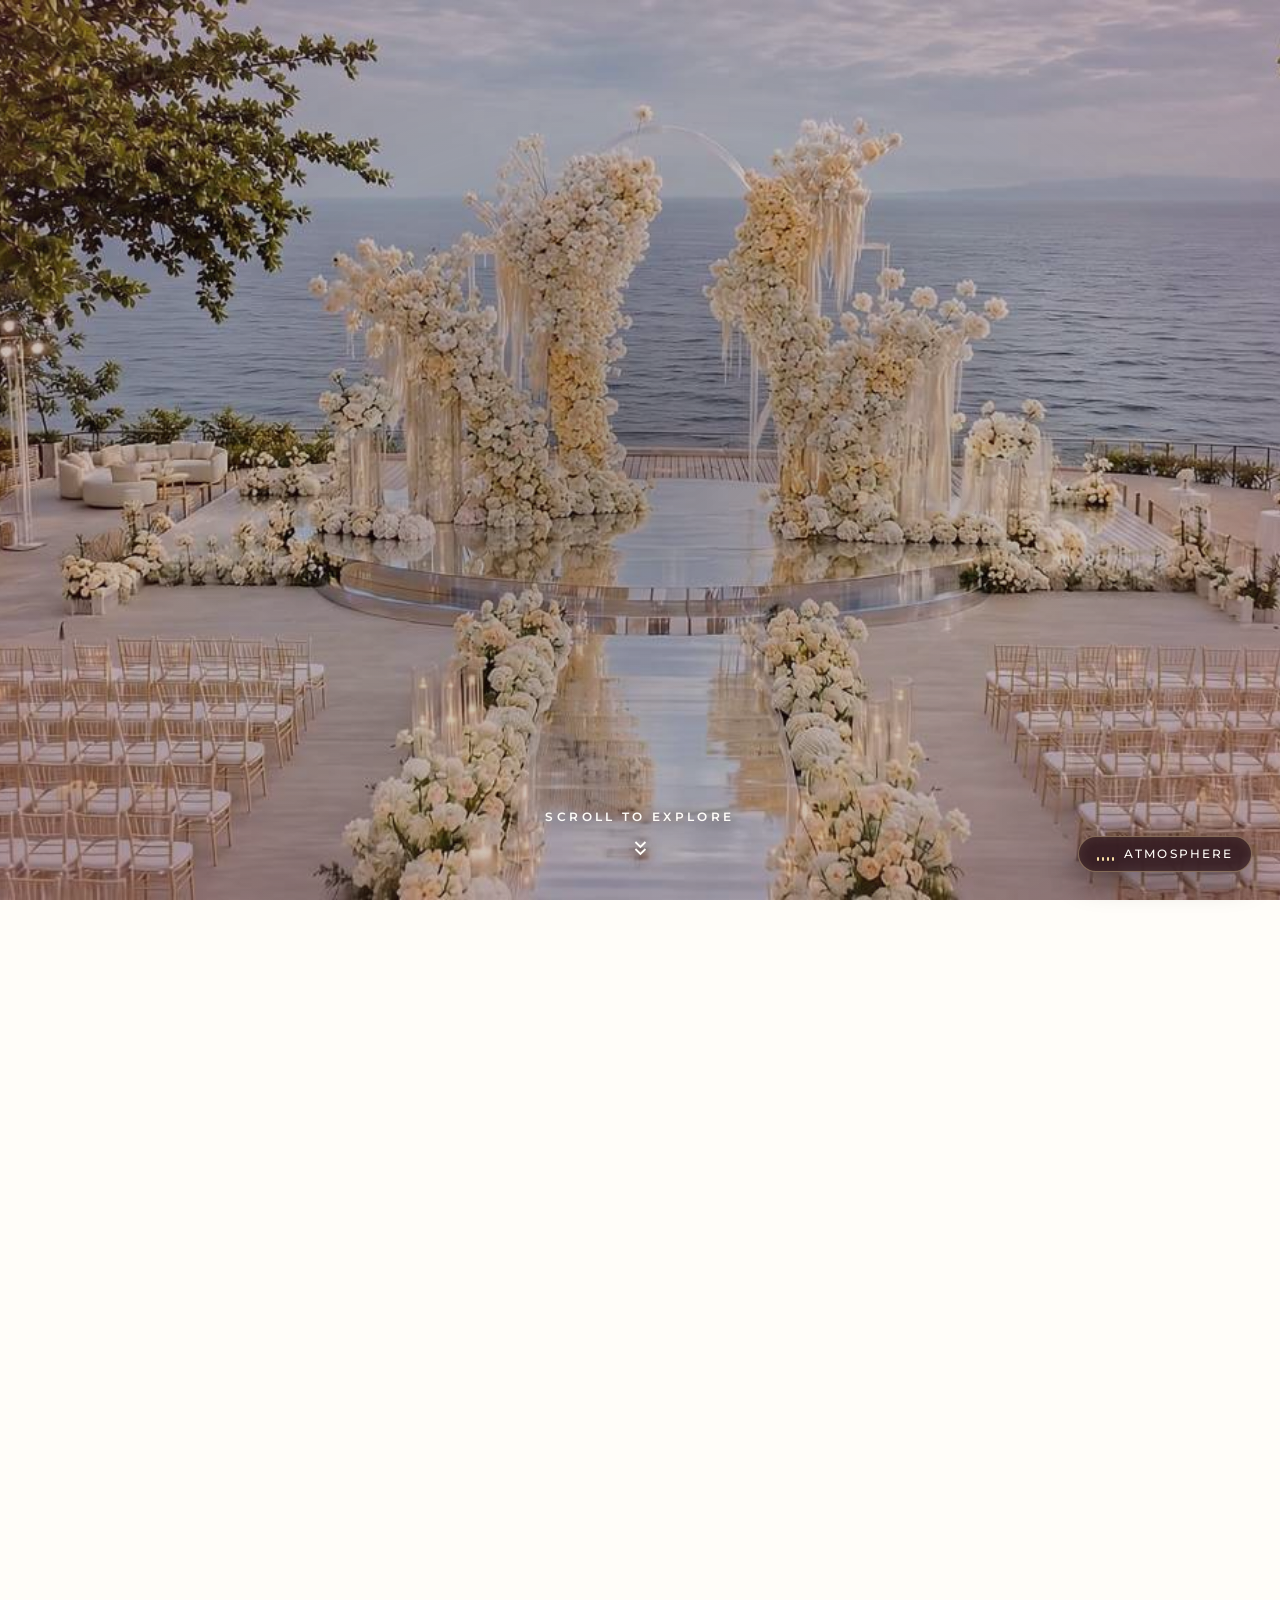
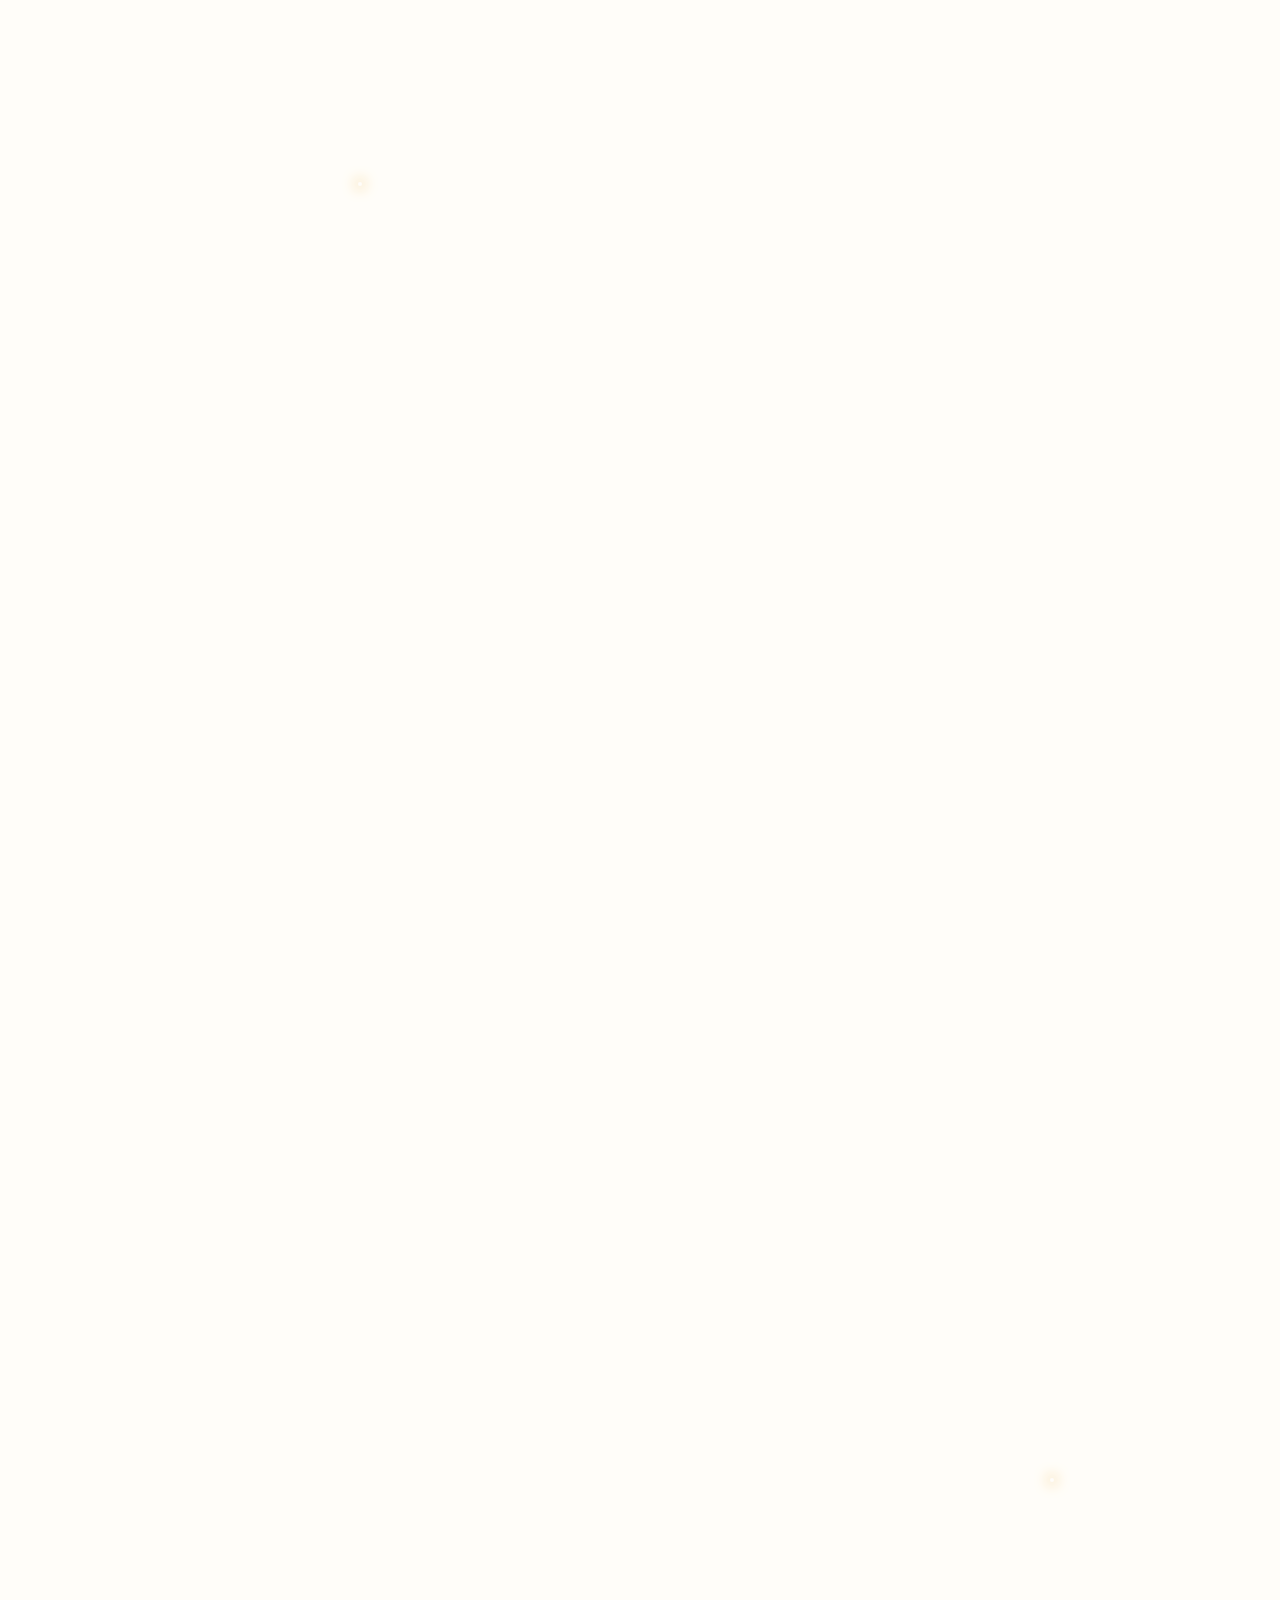
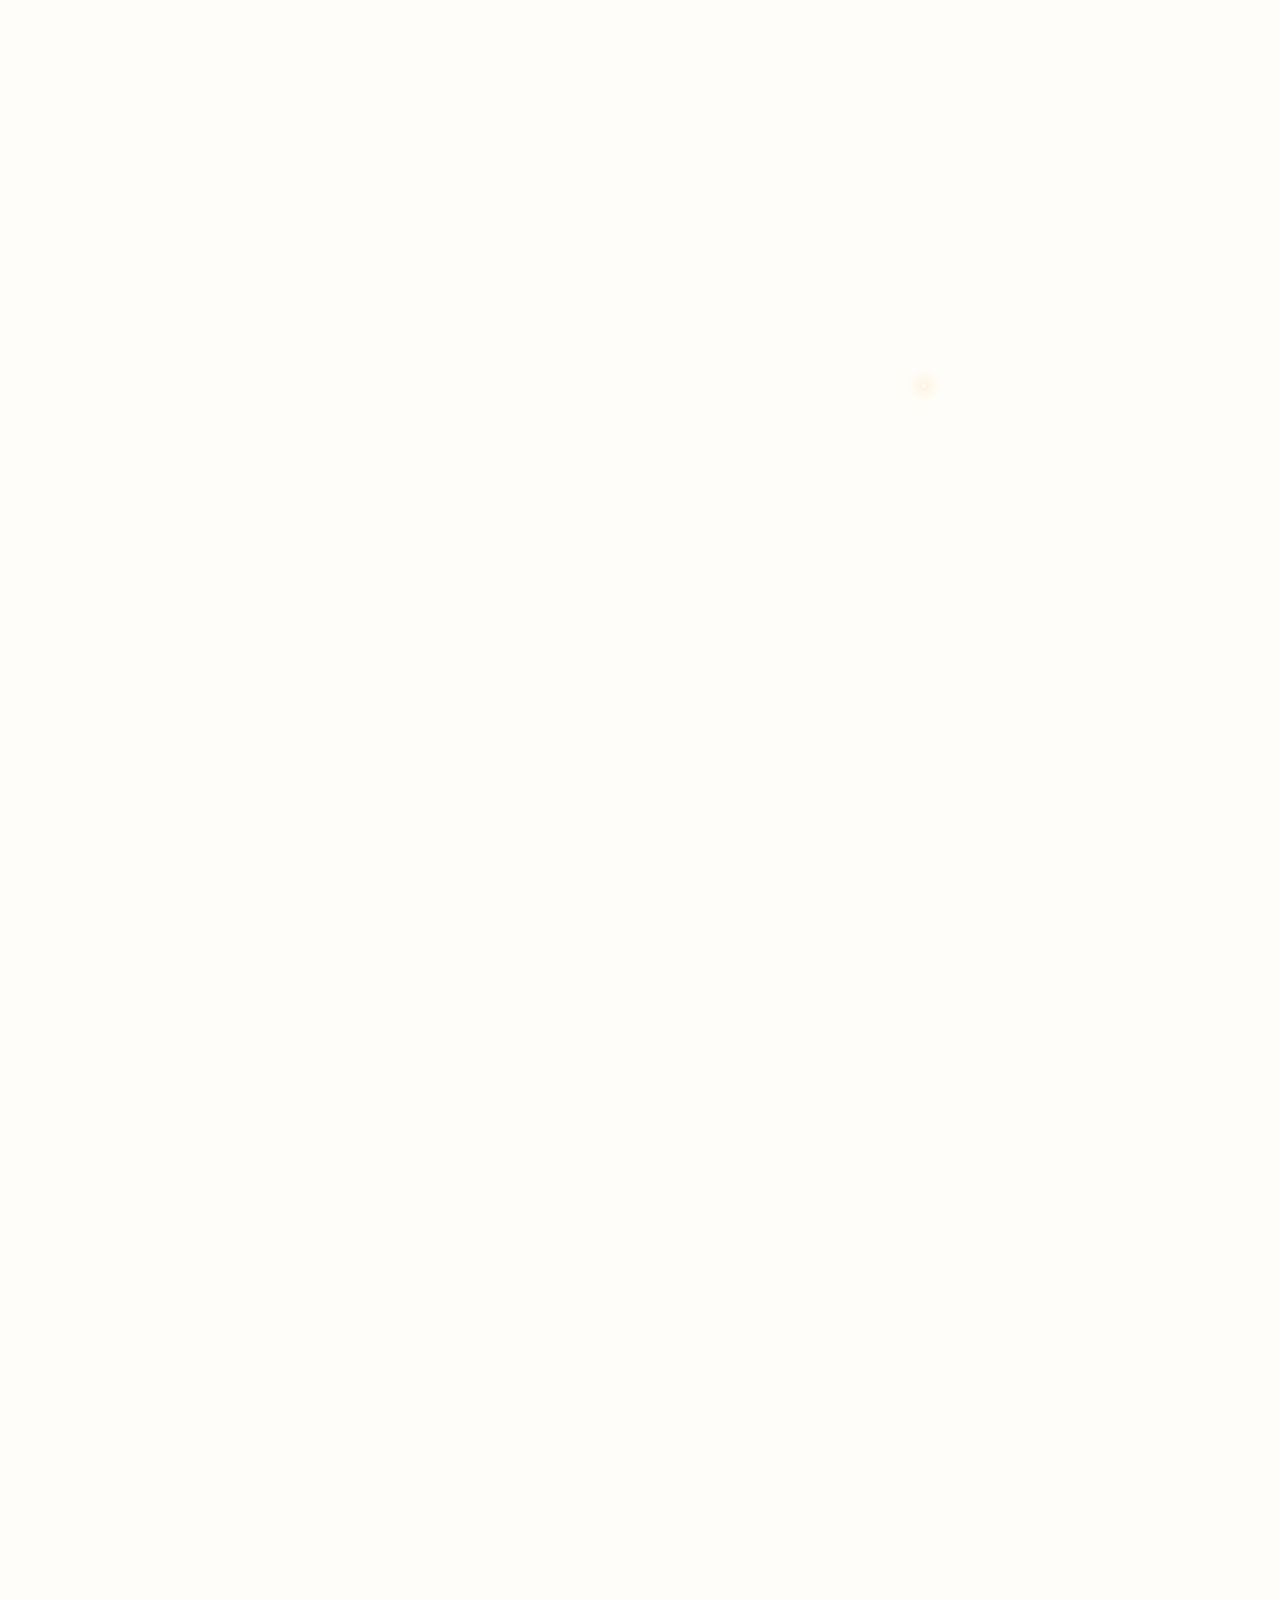
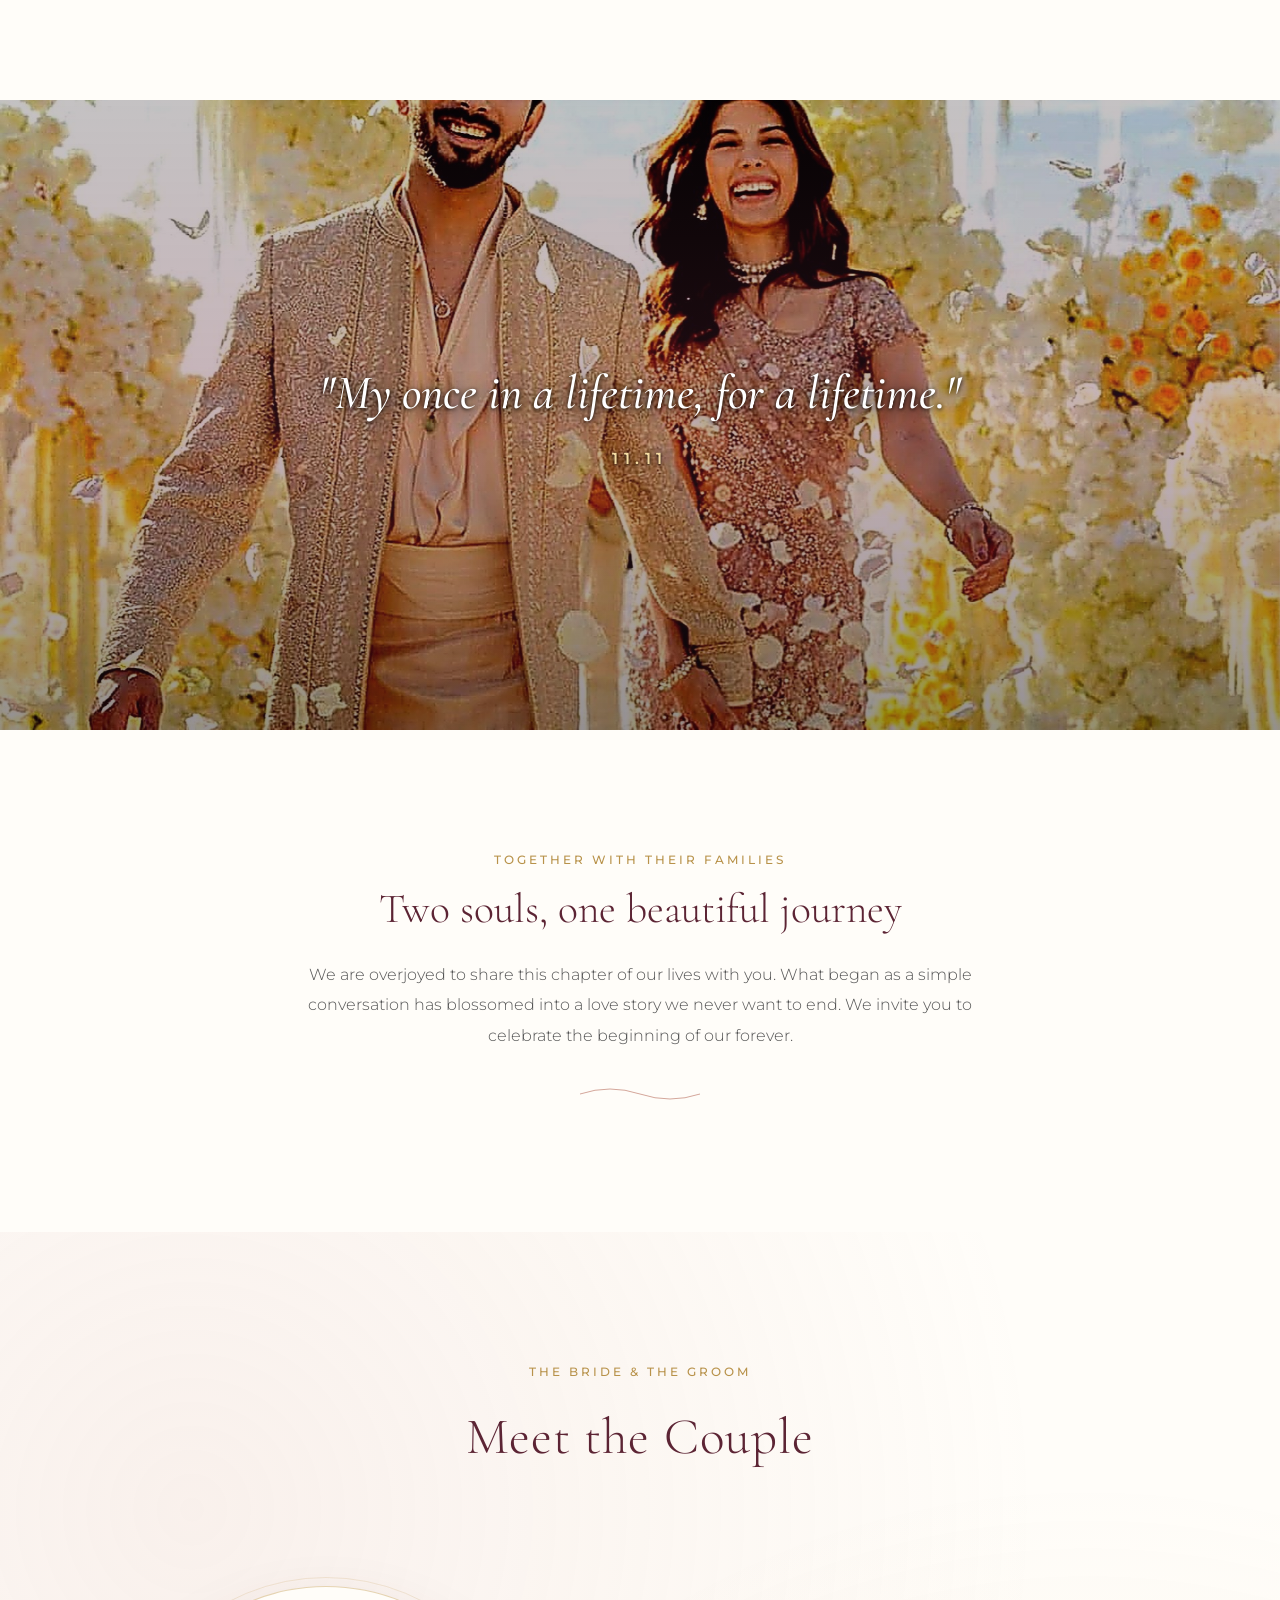
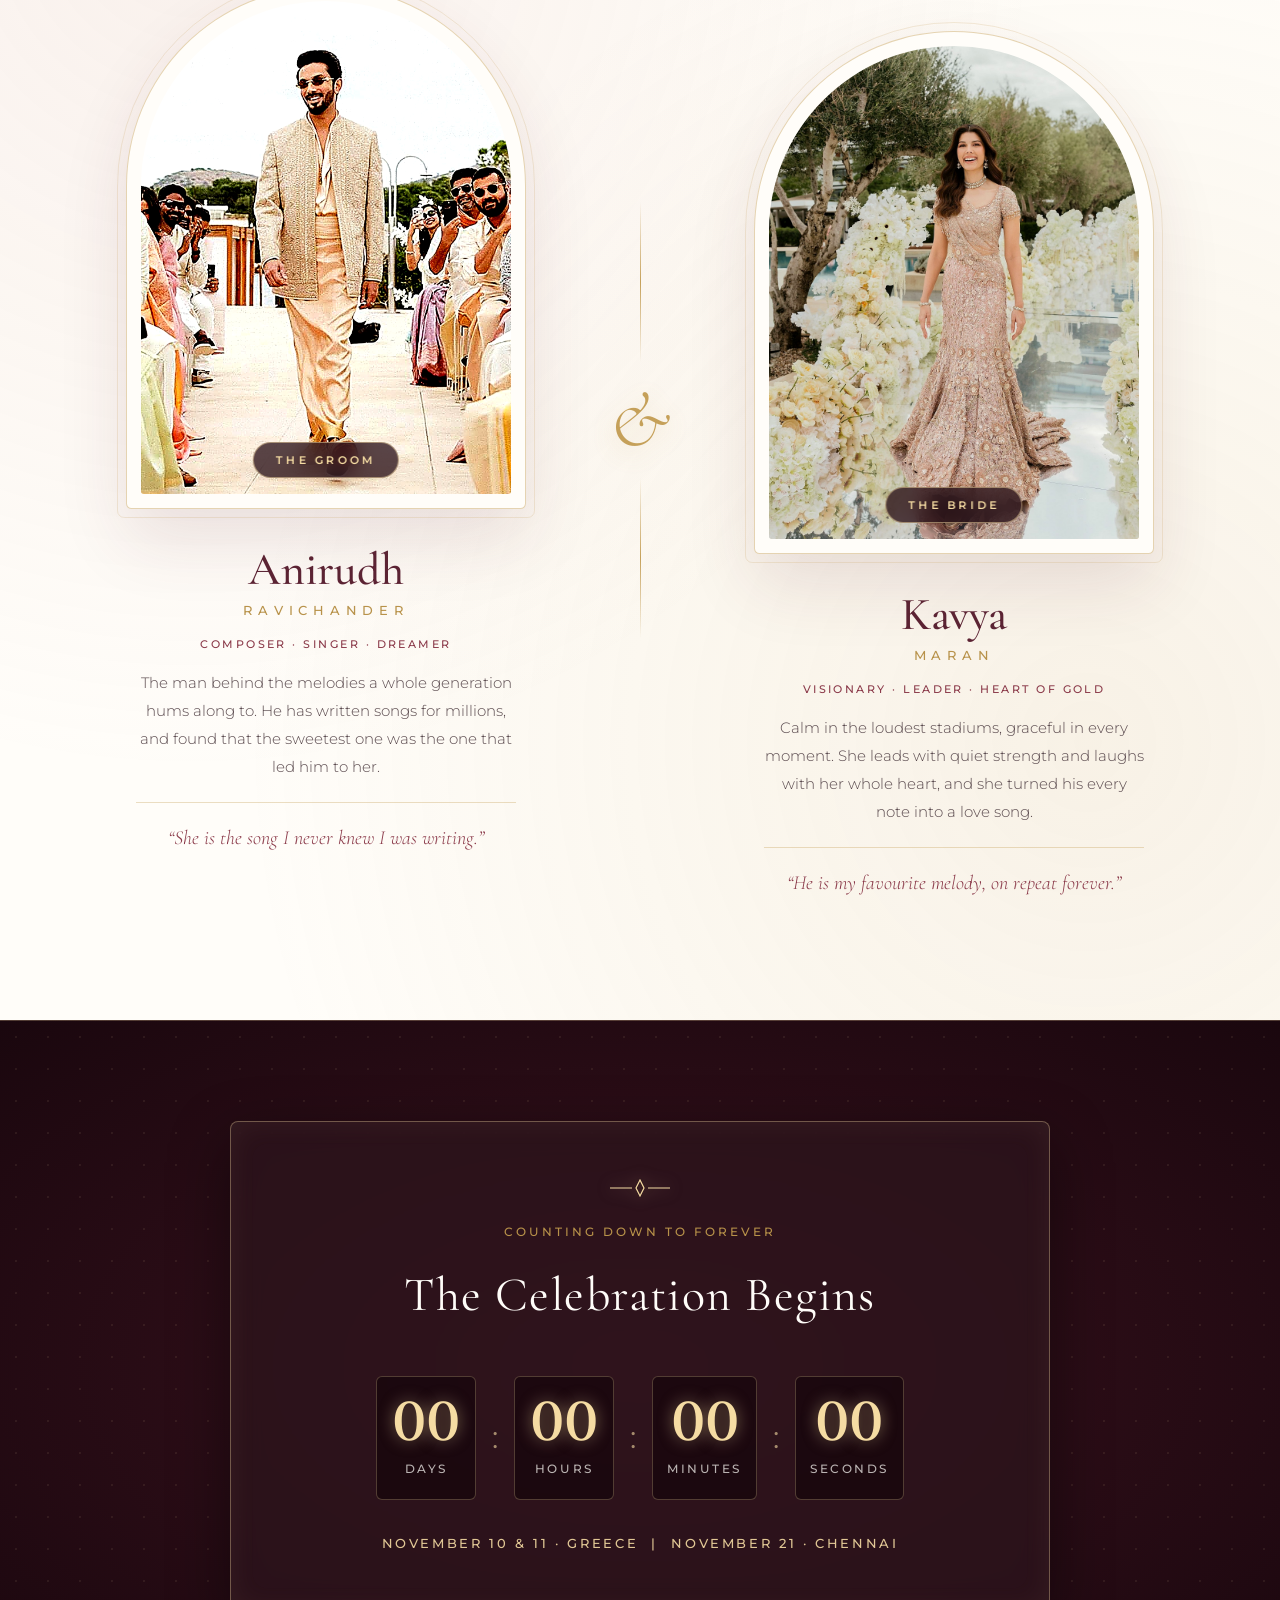
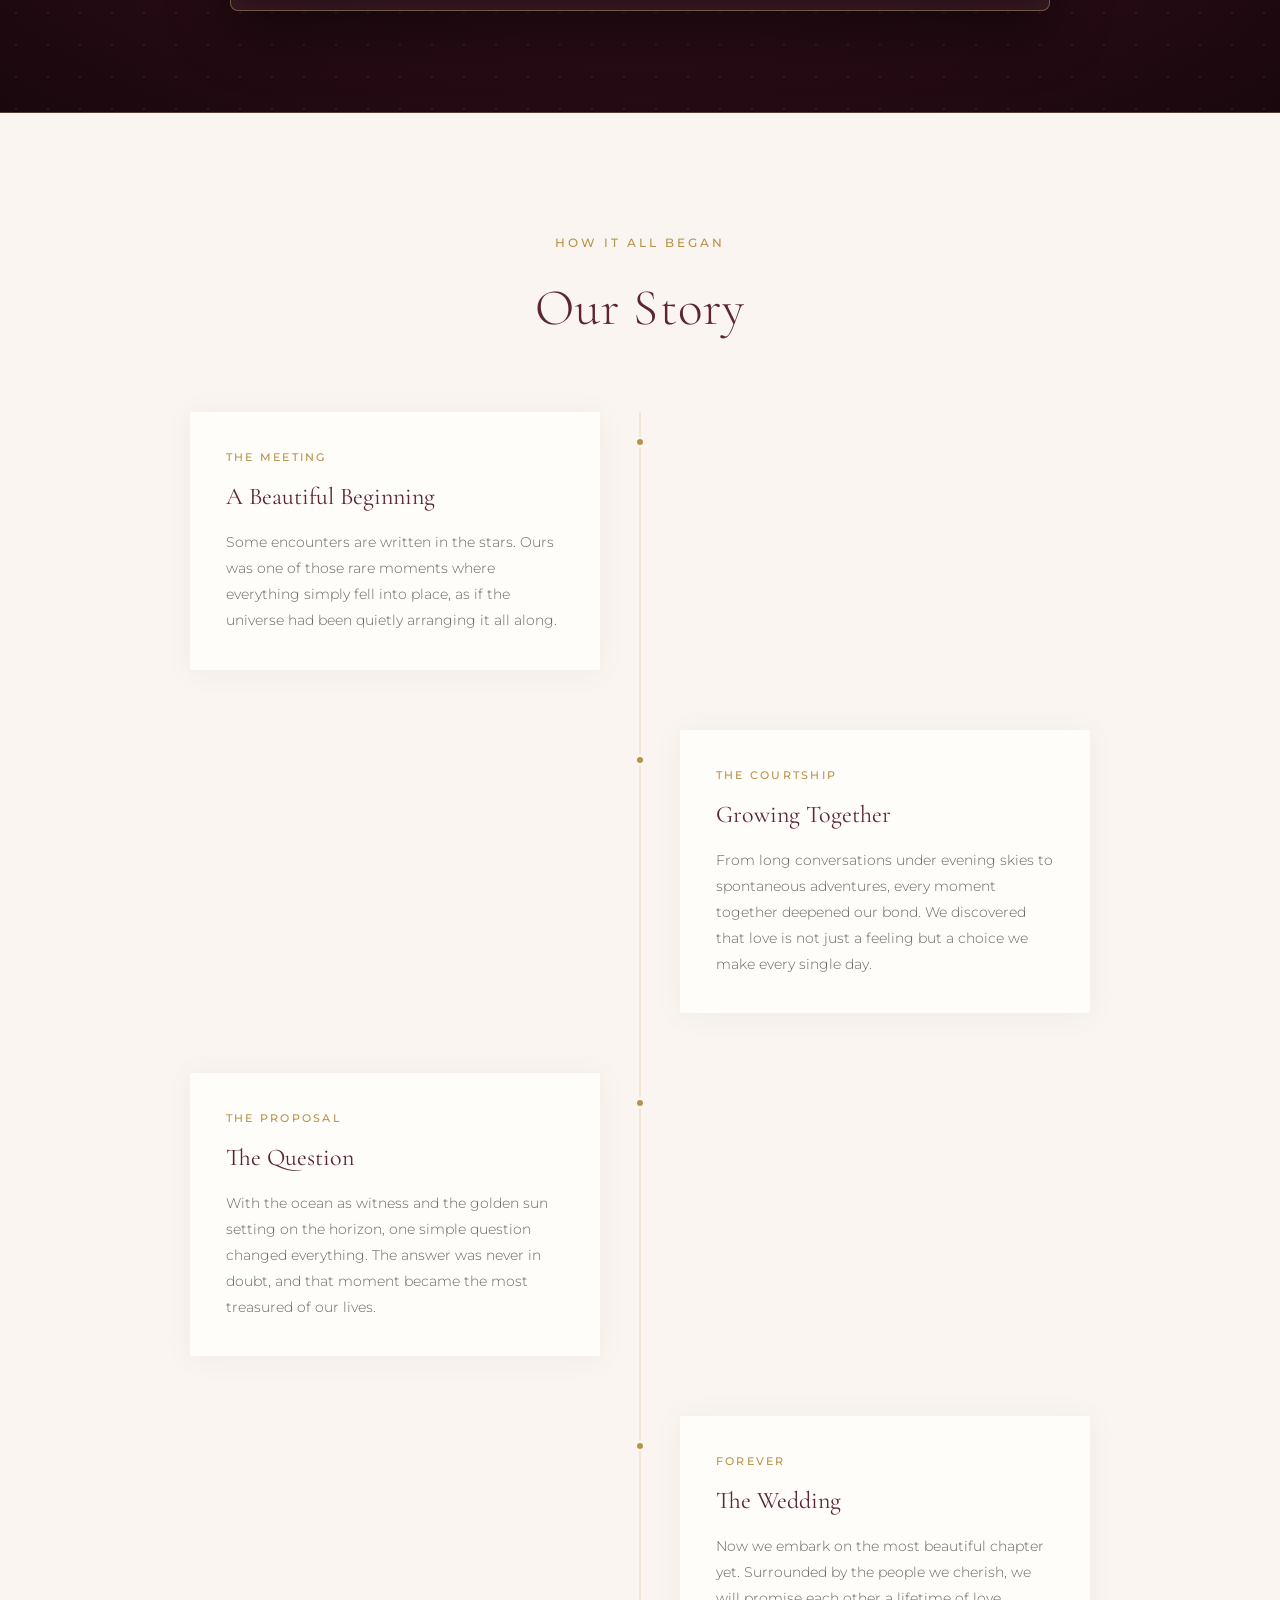
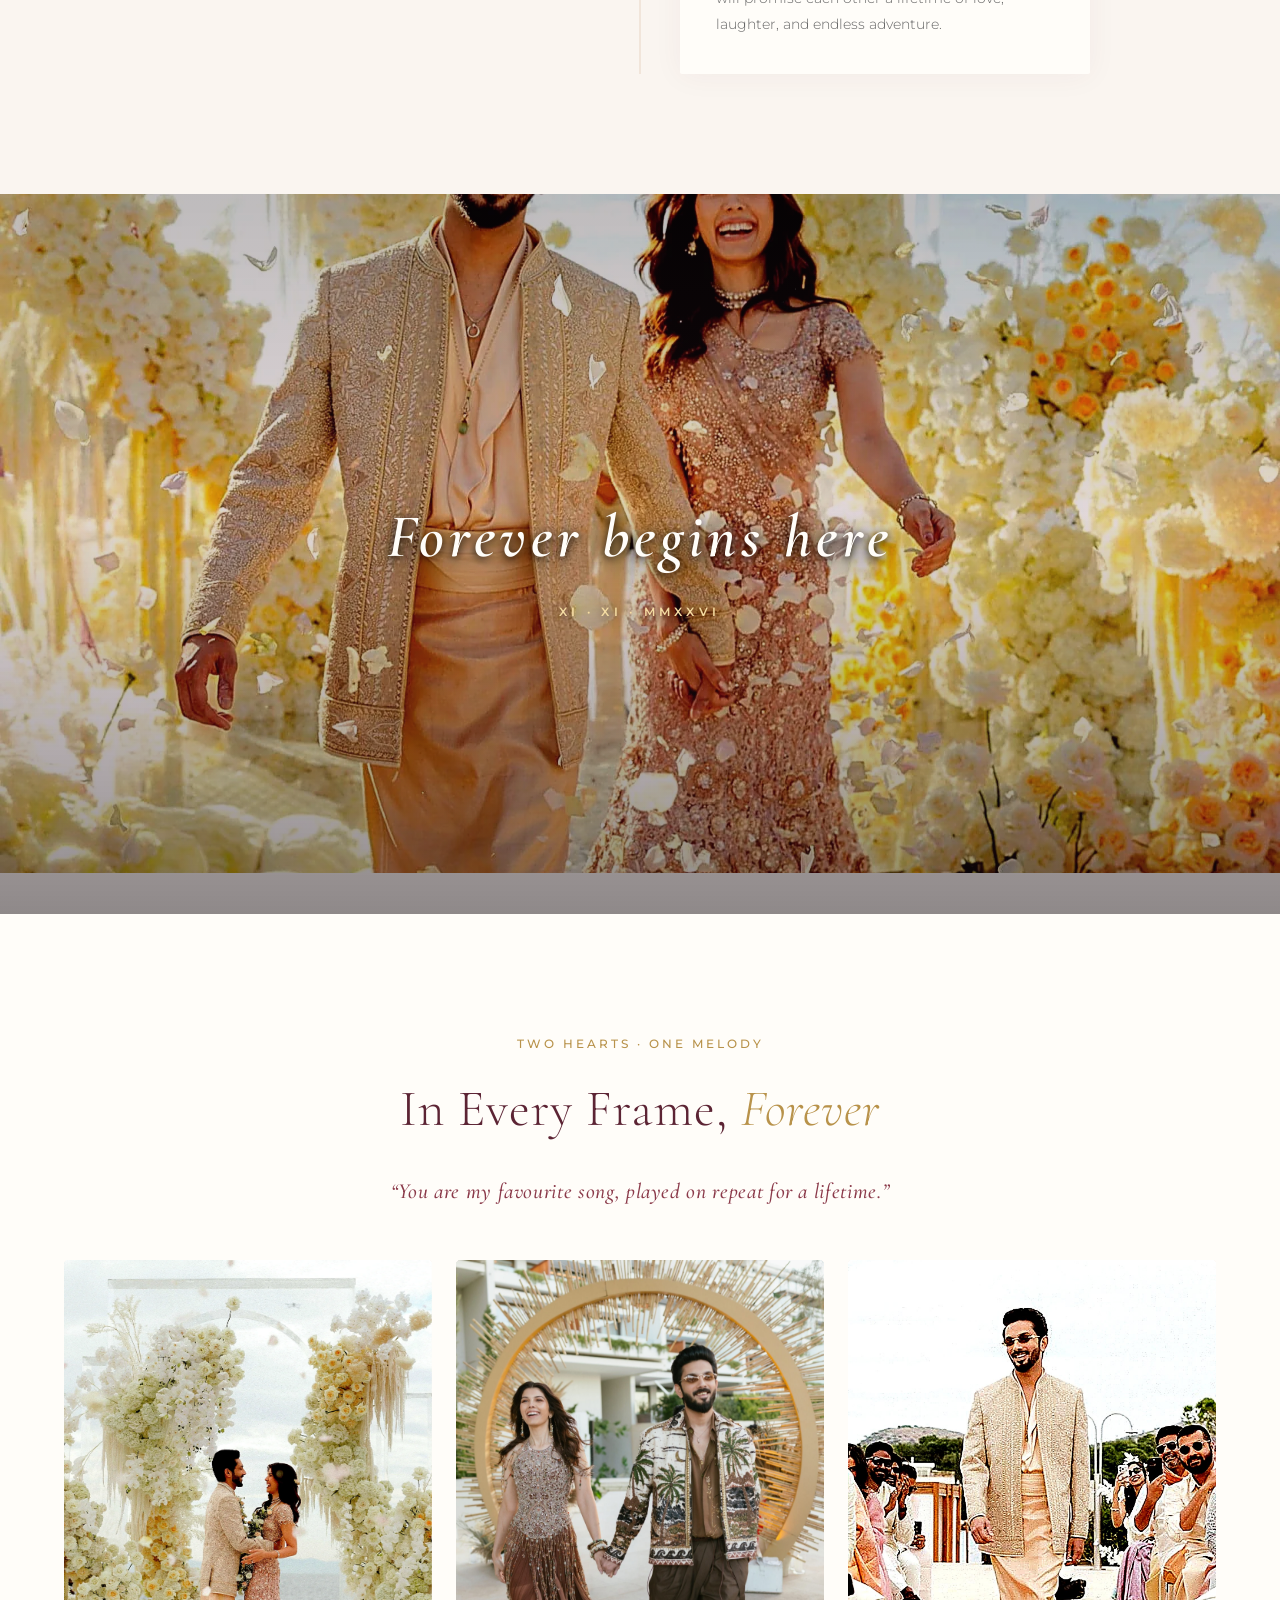
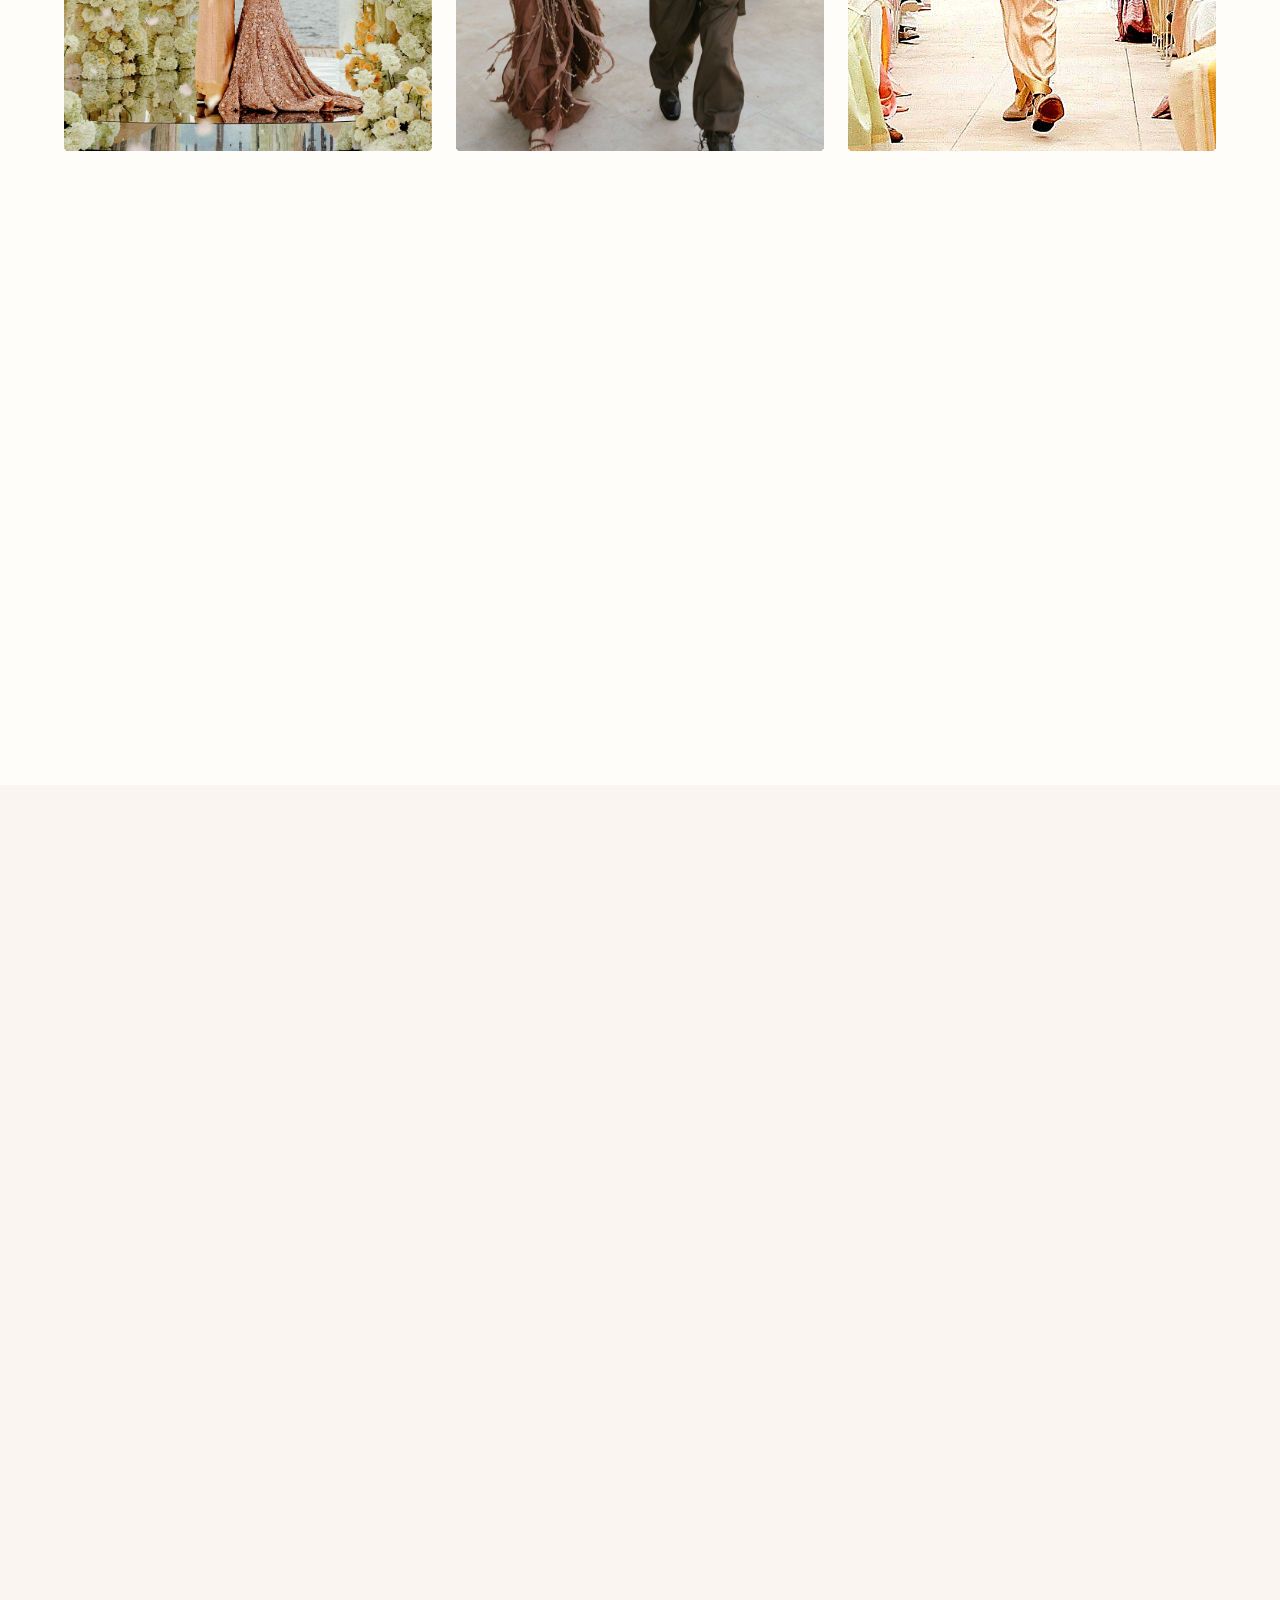
==== index.html @ 8da1b3e5 "First Commit" ====
<!DOCTYPE html>
<html lang="en">
<head>
  <meta charset="UTF-8">
  <meta name="viewport" content="width=device-width, initial-scale=1.0">
  <title>Anirudh &amp; Kavya | A Lifetime of Love</title>
  <meta name="description" content="The official wedding celebration of Anirudh Ravichander and Kavya Maran — Athens, Greece & Chennai, India.">
  <link rel="preconnect" href="https://fonts.googleapis.com">
  <link rel="preconnect" href="https://fonts.gstatic.com" crossorigin>
  <link href="https://fonts.googleapis.com/css2?family=Cinzel:wght@400;500;600;700&family=Cormorant+Garamond:ital,wght@0,300;0,400;0,500;0,600;0,700;1,300;1,400;1,500;1,600;1,700&family=Montserrat:wght@300;400;500;600;700;800&display=swap" rel="stylesheet">
  <link rel="stylesheet" href="styles.css">
</head>
<body>

  <!-- Custom Luxury Cursor (Desktop) -->
  <div class="cursor-dot" id="cursorDot" aria-hidden="true"></div>
  <div class="cursor-ring" id="cursorRing" aria-hidden="true"></div>

  <!-- Ambient Audio Atmosphere Toggle -->
  <button class="audio-toggle" id="audioToggle" aria-label="Toggle Wedding Atmosphere Soundtrack" title="Toggle Ceremony Atmosphere">
    <div class="audio-bars" id="audioBars">
      <span></span><span></span><span></span><span></span>
    </div>
    <span class="audio-label" id="audioLabel">Atmosphere</span>
  </button>

  <!-- Page Loader -->
  <div class="loader" id="loader">
    <div class="loader__inner">
      <div class="loader__crest">
        <svg width="80" height="80" viewBox="0 0 100 100" fill="none" xmlns="http://www.w3.org/2000/svg">
          <circle cx="50" cy="50" r="46" stroke="url(#goldGradLoader)" stroke-width="1.2" stroke-dasharray="4 3"/>
          <circle cx="50" cy="50" r="41" stroke="#F5DCA3" stroke-width="0.7" opacity="0.6"/>
          <!-- Laurel Branches -->
          <path d="M22 65 C16 48 24 30 38 22 C34 29 33 40 37 50 C30 52 24 58 22 65 Z" fill="url(#goldGradLoader)" opacity="0.45"/>
          <path d="M78 65 C84 48 76 30 62 22 C66 29 67 40 63 50 C70 52 76 58 78 65 Z" fill="url(#goldGradLoader)" opacity="0.45"/>
          <!-- Monogram A & K -->
          <text x="50" y="58" font-family="'Cinzel', serif" font-size="24" font-weight="600" fill="#FFFDF9" text-anchor="middle" letter-spacing="2">A&amp;K</text>
          <defs>
            <linearGradient id="goldGradLoader" x1="0" y1="0" x2="100" y2="100" gradientUnits="userSpaceOnUse">
              <stop offset="0%" stop-color="#F5DCA3"/>
              <stop offset="50%" stop-color="#C5A059"/>
              <stop offset="100%" stop-color="#F5DCA3"/>
            </linearGradient>
          </defs>
        </svg>
      </div>
      <div class="loader__line"></div>
      <p class="loader__subtext">XI · XI · MMXXVI</p>
    </div>
  </div>

  <!-- Scroll Progress Bar -->
  <div class="scroll-progress" id="scrollProgress"></div>

  <!-- Scroll-Driven Video Section -->
  <section class="scroll-video" id="home">
    <canvas class="scroll-video__canvas" id="scrollCanvas"></canvas>
    <div class="scroll-video__overlay"></div>
    <!-- Floating petals -->
    <div class="hero__petals" aria-hidden="true">
      <div class="petal petal--1"></div>
      <div class="petal petal--2"></div>
      <div class="petal petal--3"></div>
      <div class="petal petal--4"></div>
      <div class="petal petal--5"></div>
      <div class="petal petal--6"></div>
      <div class="sparkle sparkle--1"></div>
      <div class="sparkle sparkle--2"></div>
      <div class="sparkle sparkle--3"></div>
    </div>
    <div class="scroll-video__content" id="scrollContent">
      <div class="hero__crest-icon" aria-hidden="true">
        <svg width="44" height="44" viewBox="0 0 100 100" fill="none">
          <circle cx="50" cy="50" r="44" stroke="#F5DCA3" stroke-width="1" stroke-dasharray="3 3"/>
          <path d="M50 15 L53 25 L63 25 L55 31 L58 41 L50 35 L42 41 L45 31 L37 25 L47 25 Z" fill="#F5DCA3" opacity="0.8"/>
          <text x="50" y="68" font-family="'Cinzel', serif" font-size="20" font-weight="600" fill="#FFFDF9" text-anchor="middle">A · K</text>
        </svg>
      </div>
      <p class="hero__subtitle split-text">The Wedding Celebration</p>
      <h1 class="hero__title">
        <span class="title-word" style="--i:0">Anirudh</span>
        <span class="hero__ampersand title-word" style="--i:1">&amp;</span>
        <span class="title-word" style="--i:2">Kavya</span>
      </h1>
      <div class="hero__divider"></div>
      <p class="hero__date split-text">November 11, 2026</p>
    </div>
    <!-- Scroll hint at the very bottom -->
    <div class="scroll-video__hint" id="scrollHint">
      <p>Scroll to Explore</p>
      <svg width="24" height="24" viewBox="0 0 24 24" fill="none" stroke="currentColor" stroke-width="1.8">
        <path d="M7 13l5 5 5-5M7 6l5 5 5-5"/>
      </svg>
    </div>
  </section>

  <!-- Hero Image (after scroll video) -->
  <section class="hero-static" id="heroStatic">
    <div class="hero-static__bg parallax-bg" data-speed="0.2">
      <img src="images/hero-landscape.jpg" alt="Anirudh and Kavya" loading="lazy">
    </div>
    <div class="hero-static__overlay"></div>
    <div class="hero-static__content reveal reveal--fade">
      <p class="hero-static__quote">"My once in a lifetime, for a lifetime."</p>
      <span class="hero-static__date">11.11</span>
    </div>
  </section>

  <!-- Intro Section -->
  <section class="intro" id="intro">
    <div class="container">
      <div class="intro__content">
        <p class="section-label reveal reveal--fade">Together with their families</p>
        <h2 class="intro__heading reveal reveal--slide-up">Two souls, one beautiful journey</h2>
        <p class="intro__text reveal reveal--slide-up" data-delay="0.15">
          We are overjoyed to share this chapter of our lives with you.
          What began as a simple conversation has blossomed into a love story
          we never want to end. We invite you to celebrate the beginning
          of our forever.
        </p>
        <div class="intro__ornament reveal reveal--scale">
          <svg width="120" height="20" viewBox="0 0 120 20" fill="none" xmlns="http://www.w3.org/2000/svg">
            <path d="M0 10 Q30 0 60 10 Q90 20 120 10" stroke="currentColor" stroke-width="1" fill="none"/>
          </svg>
        </div>
      </div>
    </div>
  </section>

  <!-- Meet the Couple Section -->
  <section class="couple" id="couple">
    <div class="container">
      <p class="section-label reveal reveal--fade">The Bride &amp; The Groom</p>
      <h2 class="section-title reveal reveal--slide-up">Meet the Couple</h2>

      <div class="couple__grid">
        <!-- Groom -->
        <article class="couple__card reveal reveal--slide-right">
          <figure class="couple__frame">
            <img src="images/groom-aisle.jpg" alt="Anirudh Ravichander walking down the aisle" loading="lazy">
            <figcaption class="couple__role">The Groom</figcaption>
          </figure>
          <div class="couple__info">
            <h3 class="couple__name">Anirudh <span>Ravichander</span></h3>
            <p class="couple__tagline">Composer · Singer · Dreamer</p>
            <p class="couple__bio">
              The man behind the melodies a whole generation hums along to. He has
              written songs for millions, and found that the sweetest one was the
              one that led him to her.
            </p>
            <p class="couple__sign">&ldquo;She is the song I never knew I was writing.&rdquo;</p>
          </div>
        </article>

        <!-- Centre ampersand -->
        <div class="couple__amp reveal reveal--scale" aria-hidden="true">
          <span class="couple__amp-line"></span>
          <span class="couple__amp-glyph">&amp;</span>
          <span class="couple__amp-line"></span>
        </div>

        <!-- Bride -->
        <article class="couple__card couple__card--bride reveal reveal--slide-left">
          <figure class="couple__frame">
            <img src="images/couple-ceremony.jpg" alt="Kavya Maran in a blush embellished bridal gown" loading="lazy">
            <figcaption class="couple__role">The Bride</figcaption>
          </figure>
          <div class="couple__info">
            <h3 class="couple__name">Kavya <span>Maran</span></h3>
            <p class="couple__tagline">Visionary · Leader · Heart of Gold</p>
            <p class="couple__bio">
              Calm in the loudest stadiums, graceful in every moment. She leads with
              quiet strength and laughs with her whole heart, and she turned his
              every note into a love song.
            </p>
            <p class="couple__sign">&ldquo;He is my favourite melody, on repeat forever.&rdquo;</p>
          </div>
        </article>
      </div>
    </div>
  </section>

  <!-- Celebration Countdown Section -->
  <section class="countdown-section" id="countdown">
    <div class="container">
      <div class="countdown-card reveal reveal--scale">
        <div class="countdown-card__ornament">
          <svg width="60" height="20" viewBox="0 0 60 20" fill="none">
            <path d="M0 10 H22 M38 10 H60 M30 2 L34 10 L30 18 L26 10 Z" stroke="#F5DCA3" stroke-width="1.2"/>
          </svg>
        </div>
        <p class="section-label">Counting Down To Forever</p>
        <h3 class="countdown-heading">The Celebration Begins</h3>
        <div class="countdown-grid" id="countdownGrid" data-target="2026-11-11T11:00:00+02:00">
          <div class="countdown-block">
            <span class="countdown-val" id="countDays">00</span>
            <span class="countdown-lbl">Days</span>
          </div>
          <div class="countdown-divider">:</div>
          <div class="countdown-block">
            <span class="countdown-val" id="countHours">00</span>
            <span class="countdown-lbl">Hours</span>
          </div>
          <div class="countdown-divider">:</div>
          <div class="countdown-block">
            <span class="countdown-val" id="countMinutes">00</span>
            <span class="countdown-lbl">Minutes</span>
          </div>
          <div class="countdown-divider">:</div>
          <div class="countdown-block">
            <span class="countdown-val" id="countSeconds">00</span>
            <span class="countdown-lbl">Seconds</span>
          </div>
        </div>
        <p class="countdown-venue-note">November 10 &amp; 11 · Greece &nbsp;|&nbsp; November 21 · Chennai</p>
      </div>
    </div>
  </section>

  <!-- Story Section -->
  <section class="story" id="story">
    <div class="container">
      <p class="section-label reveal reveal--fade">How it all began</p>
      <h2 class="section-title reveal reveal--slide-up">Our Story</h2>
      <div class="story__timeline">
        <div class="story__line-fill" id="storyLineFill"></div>
        <div class="story__item story__item--left reveal reveal--slide-right">
          <div class="story__card tilt-card">
            <span class="story__year">The Meeting</span>
            <h3 class="story__card-title">A Beautiful Beginning</h3>
            <p class="story__card-text">
              Some encounters are written in the stars. Ours was one of those rare moments
              where everything simply fell into place, as if the universe had been
              quietly arranging it all along.
            </p>
          </div>
        </div>
        <div class="story__item story__item--right reveal reveal--slide-left">
          <div class="story__card tilt-card">
            <span class="story__year">The Courtship</span>
            <h3 class="story__card-title">Growing Together</h3>
            <p class="story__card-text">
              From long conversations under evening skies to spontaneous adventures,
              every moment together deepened our bond. We discovered that love
              is not just a feeling but a choice we make every single day.
            </p>
          </div>
        </div>
        <div class="story__item story__item--left reveal reveal--slide-right">
          <div class="story__card tilt-card">
            <span class="story__year">The Proposal</span>
            <h3 class="story__card-title">The Question</h3>
            <p class="story__card-text">
              With the ocean as witness and the golden sun setting on the horizon,
              one simple question changed everything. The answer was never in doubt,
              and that moment became the most treasured of our lives.
            </p>
          </div>
        </div>
        <div class="story__item story__item--right reveal reveal--slide-left">
          <div class="story__card tilt-card">
            <span class="story__year">Forever</span>
            <h3 class="story__card-title">The Wedding</h3>
            <p class="story__card-text">
              Now we embark on the most beautiful chapter yet. Surrounded by the people
              we cherish, we will promise each other a lifetime of love, laughter,
              and endless adventure.
            </p>
          </div>
        </div>
      </div>
    </div>
  </section>

  <!-- Featured Image Break -->
  <section class="image-break">
    <div class="image-break__wrapper parallax-bg" data-speed="0.3">
      <img src="images/couple-walk.webp" alt="Anirudh and Kavya walking through flower petals" loading="lazy">
    </div>
    <div class="image-break__overlay"></div>
    <div class="image-break__text reveal reveal--scale">
      <p>Forever begins here</p>
    </div>
  </section>

  <!-- Gallery Section -->
  <section class="gallery" id="gallery">
    <div class="container">
      <p class="section-label reveal reveal--fade">Two Hearts · One Melody</p>
      <h2 class="section-title gallery__love-title reveal reveal--slide-up">In Every Frame, <em>Forever</em></h2>
      <p class="gallery__subtitle reveal reveal--fade">&ldquo;You are my favourite song, played on repeat for a lifetime.&rdquo;</p>
      <div class="gallery__grid">
        <div class="gallery__item reveal reveal--zoom" data-lightbox-index="0" data-src="images/hero-couple.webp" data-title="The Wedding Ceremony" data-desc="Anirudh &amp; Kavya under the floral canopy overlooking the Aegean Sea, Athens, Greece" data-delay="0">
          <img src="images/hero-couple.webp" alt="Anirudh and Kavya under floral arch" loading="lazy">
          <div class="gallery__item-overlay">
            <div class="gallery__item-text">
              <span class="gallery__item-badge">Greece</span>
              <h3>The Ceremony</h3>
              <p>Under a canopy of roses overlooking the sea</p>
            </div>
            <div class="gallery__item-expand" aria-hidden="true">
              <svg width="20" height="20" viewBox="0 0 24 24" fill="none" stroke="currentColor" stroke-width="2"><path d="M15 3h6v6M9 21H3v-6M21 3l-7 7M3 21l7-7"/></svg>
            </div>
          </div>
        </div>
        <div class="gallery__item reveal reveal--zoom" data-lightbox-index="1" data-src="images/couple-boho.jpg" data-title="The Nichiathartham" data-desc="Traditional Tamil pre-wedding ceremony in custom Tarun Tahiliani couture" data-delay="0.1">
          <img src="images/couple-boho.jpg" alt="Anirudh and Kavya in bohemian pre-wedding outfits" loading="lazy">
          <div class="gallery__item-overlay">
            <div class="gallery__item-text">
              <span class="gallery__item-badge">Nichiathartham</span>
              <h3>Pre-Wedding</h3>
              <p>Bohemian resort aesthetics in the Athens sun</p>
            </div>
            <div class="gallery__item-expand" aria-hidden="true">
              <svg width="20" height="20" viewBox="0 0 24 24" fill="none" stroke="currentColor" stroke-width="2"><path d="M15 3h6v6M9 21H3v-6M21 3l-7 7M3 21l7-7"/></svg>
            </div>
          </div>
        </div>
        <div class="gallery__item reveal reveal--zoom" data-lightbox-index="2" data-src="images/groom-aisle.jpg" data-title="The Groom's Aisle Walk" data-desc="Anirudh walking down the aisle welcomed by Rajinikanth, MK Stalin and family" data-delay="0.2">
          <img src="images/groom-aisle.jpg" alt="Groom walking down the aisle" loading="lazy">
          <div class="gallery__item-overlay">
            <div class="gallery__item-text">
              <span class="gallery__item-badge">Procession</span>
              <h3>The Groom</h3>
              <p>Walking down the sunlit seaside aisle</p>
            </div>
            <div class="gallery__item-expand" aria-hidden="true">
              <svg width="20" height="20" viewBox="0 0 24 24" fill="none" stroke="currentColor" stroke-width="2"><path d="M15 3h6v6M9 21H3v-6M21 3l-7 7M3 21l7-7"/></svg>
            </div>
          </div>
        </div>
        <div class="gallery__item reveal reveal--zoom" data-lightbox-index="3" data-src="images/couple-walk.webp" data-title="Together Forever" data-desc="Walking hand-in-hand through a shower of petals as newlyweds" data-delay="0.1">
          <img src="images/couple-walk.webp" alt="Anirudh and Kavya walking joyfully" loading="lazy">
          <div class="gallery__item-overlay">
            <div class="gallery__item-text">
              <span class="gallery__item-badge">Newlyweds</span>
              <h3>Together</h3>
              <p>A shower of white petals celebrating forever</p>
            </div>
            <div class="gallery__item-expand" aria-hidden="true">
              <svg width="20" height="20" viewBox="0 0 24 24" fill="none" stroke="currentColor" stroke-width="2"><path d="M15 3h6v6M9 21H3v-6M21 3l-7 7M3 21l7-7"/></svg>
            </div>
          </div>
        </div>
        <div class="gallery__item reveal reveal--zoom" data-lightbox-index="4" data-src="images/couple-bw.jpg" data-title="Candid Sunset" data-desc="Artistic black and white portrait overlooking the tranquil waters" data-delay="0.2">
          <img src="images/couple-bw.jpg" alt="Artistic black and white portrait" loading="lazy">
          <div class="gallery__item-overlay">
            <div class="gallery__item-text">
              <span class="gallery__item-badge">Sunset</span>
              <h3>Candid</h3>
              <p>Overlooking the endless Greek coastline</p>
            </div>
            <div class="gallery__item-expand" aria-hidden="true">
              <svg width="20" height="20" viewBox="0 0 24 24" fill="none" stroke="currentColor" stroke-width="2"><path d="M15 3h6v6M9 21H3v-6M21 3l-7 7M3 21l7-7"/></svg>
            </div>
          </div>
        </div>
        <div class="gallery__item reveal reveal--zoom" data-lightbox-index="5" data-src="images/couple-ceremony.avif" data-title="The Bridal Elegance" data-desc="Kavya Maran in a bespoke blush lehenga designed for the Greece ceremony" data-delay="0.3">
          <img src="images/couple-ceremony.avif" alt="Kavya Maran in ceremony lehenga" loading="lazy">
          <div class="gallery__item-overlay">
            <div class="gallery__item-text">
              <span class="gallery__item-badge">The Bride</span>
              <h3>Celebration</h3>
              <p>Timeless couture by the Aegean Sea</p>
            </div>
            <div class="gallery__item-expand" aria-hidden="true">
              <svg width="20" height="20" viewBox="0 0 24 24" fill="none" stroke="currentColor" stroke-width="2"><path d="M15 3h6v6M9 21H3v-6M21 3l-7 7M3 21l7-7"/></svg>
            </div>
          </div>
        </div>
      </div>
    </div>
  </section>

  <!-- Editorial Lightbox Modal -->
  <div class="lightbox" id="lightbox" aria-hidden="true" role="dialog" aria-modal="true">
    <div class="lightbox__backdrop" id="lightboxBackdrop"></div>
    <div class="lightbox__content">
      <button class="lightbox__close" id="lightboxClose" aria-label="Close image lightbox">&times;</button>
      <button class="lightbox__nav lightbox__nav--prev" id="lightboxPrev" aria-label="Previous photograph">
        <svg width="24" height="24" viewBox="0 0 24 24" fill="none" stroke="currentColor" stroke-width="2"><path d="M15 18l-6-6 6-6"/></svg>
      </button>
      <div class="lightbox__figure">
        <div class="lightbox__img-wrap">
          <img class="lightbox__img" id="lightboxImg" src="" alt="Wedding photograph">
        </div>
        <div class="lightbox__meta">
          <div class="lightbox__info">
            <h4 class="lightbox__title" id="lightboxTitle">The Ceremony</h4>
            <p class="lightbox__desc" id="lightboxDesc">Athens, Greece</p>
          </div>
          <span class="lightbox__counter" id="lightboxCounter">1 / 6</span>
        </div>
      </div>
      <button class="lightbox__nav lightbox__nav--next" id="lightboxNext" aria-label="Next photograph">
        <svg width="24" height="24" viewBox="0 0 24 24" fill="none" stroke="currentColor" stroke-width="2"><path d="M9 18l6-6-6-6"/></svg>
      </button>
    </div>
  </div>

  <!-- Events Section -->
  <section class="events" id="events">
    <div class="container">
      <p class="section-label reveal reveal--fade">Join the Celebration</p>
      <h2 class="section-title reveal reveal--slide-up">Wedding Itinerary</h2>
      <div class="events__grid">
        <!-- Event 1: Engagement -->
        <div class="events__card reveal reveal--slide-up tilt-card" data-delay="0">
          <span class="events__badge">Greece Destination</span>
          <div class="events__icon">
            <svg width="36" height="36" viewBox="0 0 24 24" fill="none" stroke="currentColor" stroke-width="1.3">
              <circle cx="12" cy="12" r="10"/><path d="M12 6v6l4 2"/>
            </svg>
          </div>
          <h3 class="events__card-title">Engagement</h3>
          <p class="events__card-date">November 10, 2026</p>
          <p class="events__card-loc">Athens Riviera · Greece</p>
          <div class="events__card-attire">
            <span class="attire-label">Attire</span>
            <span class="attire-val">Resort Luxury &amp; Pastel Couture</span>
          </div>
          <p class="events__card-text">Traditional Tamil Nichiathartham ceremony celebrating the promise of a lifetime against the serene backdrop of Greece.</p>
          <button type="button" class="events__cal-btn" data-event-title="Anirudh &amp; Kavya Engagement (Nichiathartham)" data-event-loc="Athens Riviera, Greece" data-event-desc="Traditional Tamil Nichiathartham ceremony" data-event-start="20261110T160000Z" data-event-end="20261110T210000Z">
            <svg width="14" height="14" viewBox="0 0 24 24" fill="none" stroke="currentColor" stroke-width="2"><rect x="3" y="4" width="18" height="18" rx="2"/><path d="M16 2v4M8 2v4M3 10h18"/></svg>
            Add to Calendar
          </button>
        </div>

        <!-- Event 2: The Wedding -->
        <div class="events__card events__card--featured reveal reveal--slide-up tilt-card" data-delay="0.15">
          <span class="events__badge events__badge--royal">The Main Ceremony</span>
          <div class="events__icon">
            <svg width="36" height="36" viewBox="0 0 24 24" fill="none" stroke="currentColor" stroke-width="1.3">
              <path d="M20.84 4.61a5.5 5.5 0 0 0-7.78 0L12 5.67l-1.06-1.06a5.5 5.5 0 0 0-7.78 7.78l1.06 1.06L12 21.23l7.78-7.78 1.06-1.06a5.5 5.5 0 0 0 0-7.78z"/>
            </svg>
          </div>
          <h3 class="events__card-title">The Wedding</h3>
          <p class="events__card-date">November 11, 2026</p>
          <p class="events__card-loc">Athens Coastline · Greece</p>
          <div class="events__card-attire">
            <span class="attire-label">Attire</span>
            <span class="attire-val">Traditional Ivory &amp; Gold Silk</span>
          </div>
          <p class="events__card-text">The sacred ceremony where two hearts unite under floral arches overlooking the Aegean Sea.</p>
          <button type="button" class="events__cal-btn events__cal-btn--royal" data-event-title="Anirudh &amp; Kavya Wedding Ceremony" data-event-loc="Athens, Greece" data-event-desc="The Sacred Wedding Ceremony overlooking the Aegean Sea" data-event-start="20261111T110000Z" data-event-end="20261111T160000Z">
            <svg width="14" height="14" viewBox="0 0 24 24" fill="none" stroke="currentColor" stroke-width="2"><rect x="3" y="4" width="18" height="18" rx="2"/><path d="M16 2v4M8 2v4M3 10h18"/></svg>
            Add to Calendar
          </button>
        </div>

        <!-- Event 3: Grand Reception -->
        <div class="events__card reveal reveal--slide-up tilt-card" data-delay="0.3">
          <span class="events__badge">Chennai Celebration</span>
          <div class="events__icon">
            <svg width="36" height="36" viewBox="0 0 24 24" fill="none" stroke="currentColor" stroke-width="1.3">
              <path d="M9 18l6-6-6-6"/><path d="M4 12a8 8 0 1 1 16 0 8 8 0 0 1-16 0z"/>
            </svg>
          </div>
          <h3 class="events__card-title">Grand Reception</h3>
          <p class="events__card-date">November 21, 2026</p>
          <p class="events__card-loc">Chennai · Tamil Nadu</p>
          <div class="events__card-attire">
            <span class="attire-label">Attire</span>
            <span class="attire-val">Royal Indian Formals &amp; Black Tie</span>
          </div>
          <p class="events__card-text">An elegant evening of dinner, music, and celebration with family, esteemed luminaries, and dear friends.</p>
          <button type="button" class="events__cal-btn" data-event-title="Anirudh &amp; Kavya Grand Wedding Reception" data-event-loc="Chennai, India" data-event-desc="Grand Wedding Reception celebrating Anirudh & Kavya" data-event-start="20261121T190000Z" data-event-end="20261121T233000Z">
            <svg width="14" height="14" viewBox="0 0 24 24" fill="none" stroke="currentColor" stroke-width="2"><rect x="3" y="4" width="18" height="18" rx="2"/><path d="M16 2v4M8 2v4M3 10h18"/></svg>
            Add to Calendar
          </button>
        </div>
      </div>
    </div>
  </section>

  <!-- Parallax Quote -->
  <section class="quote-section">
    <div class="quote-section__bg parallax-bg" data-speed="0.25">
      <img src="images/couple-bw.jpg" alt="Artistic silhouette portrait" loading="lazy" aria-hidden="true">
    </div>
    <div class="quote-section__overlay"></div>
    <div class="quote-section__content">
      <div class="quote-section__crest" aria-hidden="true">
        <svg width="32" height="32" viewBox="0 0 40 40" fill="none"><circle cx="20" cy="20" r="18" stroke="#F5DCA3" stroke-width="1" stroke-dasharray="3 3"/><text x="20" y="24" font-family="'Cinzel', serif" font-size="12" fill="#F5DCA3" text-anchor="middle">&amp;</text></svg>
      </div>
      <blockquote class="quote-section__text reveal reveal--fade">"Whatever our souls are made of, his and mine are the same."</blockquote>
      <cite class="quote-section__cite reveal reveal--slide-up" data-delay="0.2">Emily Brontë</cite>
    </div>
  </section>

  <!-- RSVP Section -->
  <section class="rsvp" id="rsvp">
    <div class="container">
      <p class="section-label reveal reveal--fade">Be Our Guest</p>
      <h2 class="section-title reveal reveal--slide-up">R. S. V. P.</h2>
      <p class="rsvp__subtitle reveal reveal--fade" data-delay="0.15">Kindly respond by November 5, 2026 to grace our celebrations</p>
      <form class="rsvp__form reveal reveal--slide-up" id="rsvpForm" data-delay="0.2">
        <div class="rsvp__form-row">
          <div class="rsvp__field">
            <label for="name" class="rsvp__label">Full Name</label>
            <input type="text" id="name" name="name" class="rsvp__input" required placeholder="Lord / Lady / Full Name">
          </div>
          <div class="rsvp__field">
            <label for="email" class="rsvp__label">Email Address</label>
            <input type="email" id="email" name="email" class="rsvp__input" required placeholder="your.name@example.com">
          </div>
        </div>
        <div class="rsvp__form-row">
          <div class="rsvp__field">
            <label for="guests" class="rsvp__label">Number of Guests</label>
            <select id="guests" name="guests" class="rsvp__input rsvp__select">
              <option value="1">1 Guest</option>
              <option value="2">2 Guests</option>
              <option value="3">3 Guests</option>
              <option value="4">4 Guests</option>
            </select>
          </div>
          <div class="rsvp__field">
            <label for="attendance" class="rsvp__label">Will You Attend?</label>
            <select id="attendance" name="attendance" class="rsvp__input rsvp__select">
              <option value="yes">Joyfully Accept</option>
              <option value="no">Respectfully Decline</option>
            </select>
          </div>
        </div>
        <div class="rsvp__form-row">
          <div class="rsvp__field">
            <label for="diet" class="rsvp__label">Dietary Preferences</label>
            <select id="diet" name="diet" class="rsvp__input rsvp__select">
              <option value="none">No Restrictions</option>
              <option value="vegetarian">Traditional South Indian Vegetarian</option>
              <option value="vegan">Vegan</option>
              <option value="jain">Jain Vegetarian</option>
              <option value="gluten-free">Gluten Free</option>
            </select>
          </div>
          <div class="rsvp__field">
            <label for="eventsAttending" class="rsvp__label">Events Attending</label>
            <select id="eventsAttending" name="eventsAttending" class="rsvp__input rsvp__select">
              <option value="all">All Celebrations (Greece &amp; Chennai)</option>
              <option value="reception">Chennai Reception Only (Nov 21)</option>
              <option value="greece">Greece Ceremonies Only (Nov 10-11)</option>
            </select>
          </div>
        </div>
        <div class="rsvp__field rsvp__field--full">
          <label for="message" class="rsvp__label">Message for Anirudh &amp; Kavya</label>
          <textarea id="message" name="message" class="rsvp__input rsvp__textarea" rows="4" placeholder="Share your warmest wishes, favorite song, or memory..."></textarea>
        </div>
        <button type="submit" class="rsvp__button magnetic-btn">
          <span class="rsvp__button-text">Confirm Attendance</span>
          <span class="rsvp__button-shine"></span>
        </button>
      </form>
      <div class="rsvp__success" id="rsvpSuccess">
        <div class="rsvp__success-check">
          <svg width="56" height="56" viewBox="0 0 48 48" fill="none" stroke="#F5DCA3" stroke-width="2">
            <circle cx="24" cy="24" r="22" class="check-circle"/>
            <path d="M14 24l7 7 13-13" class="check-mark"/>
          </svg>
        </div>
        <h3 class="rsvp__success-title">Heartfelt Thanks</h3>
        <p>Your response has been graciously received. We look forward to celebrating this eternal milestone with you.</p>
      </div>
    </div>
  </section>

  <!-- Celebratory Confetti Canvas -->
  <canvas class="confetti-canvas" id="confettiCanvas" aria-hidden="true"></canvas>

  <!-- Footer -->
  <footer class="footer">
    <div class="container">
      <div class="footer__content">
        <div class="footer__crest" aria-hidden="true">
          <svg width="60" height="60" viewBox="0 0 100 100" fill="none">
            <circle cx="50" cy="50" r="44" stroke="#C5A059" stroke-width="1" stroke-dasharray="3 3"/>
            <text x="50" y="58" font-family="'Cinzel', serif" font-size="22" font-weight="600" fill="#FFFDF9" text-anchor="middle">A &amp; K</text>
          </svg>
        </div>
        <h2 class="footer__names">Anirudh &amp; Kavya</h2>
        <p class="footer__date">November 11, 2026 · Greece</p>
        <p class="footer__reception">Reception: November 21, 2026 · Chennai</p>
        <div class="footer__divider"></div>
        <p class="footer__text">With Love &amp; Gratitude</p>
        <p class="footer__credit">
          Made with love by <a href="https://www.instagram.com/sumya.web.studio/" target="_blank" rel="noopener noreferrer" class="footer__credit-link">Sumya Web Studio</a>
        </p>
      </div>
    </div>
  </footer>

  <script>
    // Injected build time frame count for instant parallel loading
    window.SCROLL_FRAME_COUNT = 362;
  </script>
  <script src="script.js"></script>
</body>
</html>
---- styles.css ----
/* ============================================================
   A & K Wedding Website
   Color Palette:
     - Deep Burgundy:    #5C2434
     - Warm Rose:        #8B3A4A
     - Blush:            #D4A69A
     - Champagne:        #E8D5C4
     - Cream:            #FAF5F0
     - Ivory:            #FFFDF9
     - Gold Accent:      #B8924A
     - Charcoal Text:    #2C2C2C
   ============================================================ */

/* ---------- Reset & Base ---------- */
*,
*::before,
*::after {
  margin: 0;
  padding: 0;
  box-sizing: border-box;
}

html {
  scroll-behavior: smooth;
  -webkit-text-size-adjust: 100%;
  font-size: 16px;
}

body {
  font-family: 'Montserrat', sans-serif;
  font-weight: 300;
  color: #2C2C2C;
  background-color: #FFFDF9;
  line-height: 1.7;
  overflow-x: hidden;
  -webkit-font-smoothing: antialiased;
  -moz-osx-font-smoothing: grayscale;
}

body.loading {
  overflow: hidden;
}

img {
  display: block;
  max-width: 100%;
  height: auto;
}

a {
  text-decoration: none;
  color: inherit;
}

.container {
  width: 100%;
  max-width: 1200px;
  margin: 0 auto;
  padding: 0 24px;
}

/* ---------- Custom Luxury Cursor (Desktop) ---------- */
.cursor-dot,
.cursor-ring {
  pointer-events: none;
  position: fixed;
  top: 0;
  left: 0;
  border-radius: 50%;
  z-index: 10005;
  will-change: transform;
  transform: translate(-50%, -50%);
  opacity: 0;
  transition: opacity 0.3s ease, width 0.25s ease, height 0.25s ease, border-color 0.25s ease, background-color 0.25s ease;
}

.cursor-dot {
  width: 6px;
  height: 6px;
  background-color: #F5DCA3;
  box-shadow: 0 0 10px rgba(245, 220, 163, 0.8);
}

.cursor-ring {
  width: 32px;
  height: 32px;
  border: 1px solid rgba(245, 220, 163, 0.6);
  background: transparent;
}

.cursor-ring.active {
  width: 56px;
  height: 56px;
  border-color: #F5DCA3;
  background: rgba(245, 220, 163, 0.12);
  backdrop-filter: invert(10%);
}

@media (hover: none), (pointer: coarse) {
  .cursor-dot,
  .cursor-ring {
    display: none !important;
  }
}

/* ---------- Atmosphere Audio Player ---------- */
.audio-toggle {
  position: fixed;
  bottom: 28px;
  right: 28px;
  z-index: 9990;
  display: flex;
  align-items: center;
  gap: 10px;
  padding: 10px 18px;
  background: rgba(44, 20, 28, 0.85);
  border: 1px solid rgba(245, 220, 163, 0.4);
  border-radius: 50px;
  color: #FFFDF9;
  font-family: 'Montserrat', sans-serif;
  font-size: 0.72rem;
  font-weight: 500;
  letter-spacing: 0.18em;
  text-transform: uppercase;
  cursor: pointer;
  backdrop-filter: blur(14px);
  -webkit-backdrop-filter: blur(14px);
  box-shadow: 0 8px 30px rgba(0, 0, 0, 0.35), inset 0 0 12px rgba(245, 220, 163, 0.1);
  transition: transform 0.3s ease, border-color 0.3s ease, background 0.3s ease, box-shadow 0.3s ease;
}

.audio-toggle:hover {
  transform: translateY(-2px) scale(1.03);
  border-color: #F5DCA3;
  background: rgba(58, 22, 34, 0.95);
  box-shadow: 0 12px 35px rgba(0, 0, 0, 0.45), 0 0 15px rgba(245, 220, 163, 0.3);
}

.audio-bars {
  display: flex;
  align-items: flex-end;
  gap: 2.5px;
  height: 14px;
}

.audio-bars span {
  display: block;
  width: 2.5px;
  height: 4px;
  background-color: #F5DCA3;
  border-radius: 1px;
  transition: height 0.2s ease;
}

.audio-toggle.playing .audio-bars span:nth-child(1) {
  animation: audioBarAnim 1s ease-in-out infinite 0.1s;
}
.audio-toggle.playing .audio-bars span:nth-child(2) {
  animation: audioBarAnim 1s ease-in-out infinite 0.3s;
}
.audio-toggle.playing .audio-bars span:nth-child(3) {
  animation: audioBarAnim 1s ease-in-out infinite 0.2s;
}
.audio-toggle.playing .audio-bars span:nth-child(4) {
  animation: audioBarAnim 1s ease-in-out infinite 0.4s;
}

@keyframes audioBarAnim {
  0%, 100% { height: 3px; }
  50% { height: 14px; }
}

/* ---------- Page Loader ---------- */
.loader {
  position: fixed;
  inset: 0;
  z-index: 9999;
  background: radial-gradient(ellipse at center, #4A1525 0%, #200810 100%);
  display: flex;
  align-items: center;
  justify-content: center;
  transition: opacity 0.8s cubic-bezier(0.4, 0, 0.2, 1),
              visibility 0.8s cubic-bezier(0.4, 0, 0.2, 1);
}

.loader.hide {
  opacity: 0;
  visibility: hidden;
}

.loader__inner {
  display: flex;
  flex-direction: column;
  align-items: center;
  gap: 16px;
  text-align: center;
}

.loader__crest {
  animation: loaderPulse 2.4s ease-in-out infinite;
  filter: drop-shadow(0 0 18px rgba(245, 220, 163, 0.5));
}

.loader__line {
  width: 80px;
  height: 1px;
  background: linear-gradient(90deg, transparent, #F5DCA3, transparent);
  animation: loaderLineExpand 2.4s ease-in-out infinite;
  transform-origin: center;
}

.loader__subtext {
  font-family: 'Cinzel', serif;
  font-size: 0.85rem;
  letter-spacing: 0.35em;
  color: #F5DCA3;
  opacity: 0.9;
  text-shadow: 0 0 10px rgba(245, 220, 163, 0.4);
}

@keyframes loaderPulse {
  0%, 100% { transform: scale(0.96); opacity: 0.75; }
  50% { transform: scale(1.02); opacity: 1; }
}

@keyframes loaderLineExpand {
  0%, 100% { transform: scaleX(0.4); opacity: 0.4; }
  50% { transform: scaleX(1.1); opacity: 1; }
}

/* ---------- Scroll Progress ---------- */
.scroll-progress {
  position: fixed;
  top: 0;
  left: 0;
  height: 2px;
  width: 0%;
  background: linear-gradient(to right, #B8924A, #D4A69A);
  z-index: 10001;
  transition: none;
  will-change: width;
}

/* ---------- Typography ---------- */
.section-label {
  font-family: 'Montserrat', sans-serif;
  font-size: 0.75rem;
  font-weight: 500;
  letter-spacing: 0.25em;
  text-transform: uppercase;
  color: #B8924A;
  text-align: center;
  margin-bottom: 12px;
}

.section-title {
  font-family: 'Cormorant Garamond', serif;
  font-size: clamp(2rem, 5vw, 3.2rem);
  font-weight: 300;
  color: #5C2434;
  text-align: center;
  margin-bottom: 60px;
  letter-spacing: 0.02em;
}

/* ---------- Navigation ---------- */
.nav {
  position: fixed;
  top: 0;
  left: 0;
  width: 100%;
  z-index: 1000;
  padding: 20px 0;
  transition: background-color 0.4s ease, padding 0.4s ease, box-shadow 0.4s ease;
}

.nav--scrolled {
  background-color: rgba(255, 253, 249, 0.97);
  padding: 12px 0;
  box-shadow: 0 1px 20px rgba(92, 36, 52, 0.06);
  backdrop-filter: blur(12px);
  -webkit-backdrop-filter: blur(12px);
}

.nav__inner {
  max-width: 1200px;
  margin: 0 auto;
  padding: 0 24px;
  display: flex;
  align-items: center;
  justify-content: space-between;
}

.nav__logo {
  font-family: 'Cormorant Garamond', serif;
  font-size: 1.6rem;
  font-weight: 500;
  color: #FFFDF9;
  letter-spacing: 0.12em;
  transition: color 0.4s ease;
}

.nav--scrolled .nav__logo {
  color: #5C2434;
}

.nav__links {
  list-style: none;
  display: flex;
  gap: 36px;
}

.nav__links a {
  font-family: 'Montserrat', sans-serif;
  font-size: 0.78rem;
  font-weight: 400;
  letter-spacing: 0.15em;
  text-transform: uppercase;
  color: rgba(255, 253, 249, 0.9);
  transition: color 0.3s ease;
  position: relative;
}

.nav__links a::after {
  content: '';
  position: absolute;
  bottom: -4px;
  left: 0;
  width: 0;
  height: 1px;
  background: #B8924A;
  transition: width 0.3s ease;
}

.nav__links a:hover::after {
  width: 100%;
}

.nav--scrolled .nav__links a {
  color: #2C2C2C;
}

.nav--scrolled .nav__links a:hover {
  color: #5C2434;
}

/* Mobile toggle */
.nav__toggle {
  display: none;
  flex-direction: column;
  gap: 5px;
  background: none;
  border: none;
  cursor: pointer;
  padding: 4px;
  z-index: 1001;
}

.nav__toggle span {
  width: 24px;
  height: 1.5px;
  background: #FFFDF9;
  transition: all 0.3s ease;
  display: block;
}

.nav--scrolled .nav__toggle span {
  background: #2C2C2C;
}

.nav__toggle.active span:nth-child(1) {
  transform: rotate(45deg) translate(4px, 5px);
}

.nav__toggle.active span:nth-child(2) {
  opacity: 0;
}

.nav__toggle.active span:nth-child(3) {
  transform: rotate(-45deg) translate(4px, -5px);
}

/* ---------- Scroll-Driven Video ---------- */
.scroll-video {
  position: relative;
  height: 900vh; /* scroll distance for the two-part drone sequence */
}

.scroll-video__canvas {
  position: sticky;
  top: 0;
  left: 0;
  width: 100%;
  height: 100vh;
  height: 100dvh;
  display: block;
  background: #1a0a10;
  z-index: 0;
}

.scroll-video__overlay {
  position: fixed;
  top: 0;
  left: 0;
  width: 100%;
  height: 100vh;
  height: 100dvh;
  background: radial-gradient(
    ellipse at 50% 50%,
    rgba(25, 10, 18, 0.45) 0%,
    rgba(25, 10, 18, 0.25) 50%,
    rgba(92, 36, 52, 0.4) 100%
  );
  z-index: 1;
  pointer-events: none;
  opacity: 0.85;
  transition: opacity 0.3s ease;
}

.scroll-video__overlay.active {
  opacity: 1;
}

.scroll-video__content {
  position: fixed;
  top: 50%;
  left: 50%;
  transform: translate(-50%, -50%);
  z-index: 3;
  text-align: center;
  color: #FFFDF9;
  padding: 0 24px;
  pointer-events: none;
  opacity: 0;
  transition: opacity 0.6s ease;
}

.scroll-video__content.visible {
  opacity: 1;
}

.scroll-video__hint {
  position: fixed;
  bottom: 32px;
  left: 50%;
  transform: translateX(-50%);
  z-index: 3;
  text-align: center;
  color: #FFFDF9;
  pointer-events: none;
  animation: scrollBounce 2.5s ease-in-out infinite;
  transition: opacity 0.4s ease;
  filter: drop-shadow(0 2px 8px rgba(0, 0, 0, 0.9));
}

.scroll-video__hint p {
  font-family: 'Montserrat', sans-serif;
  font-size: 0.75rem;
  font-weight: 600;
  letter-spacing: 0.28em;
  text-transform: uppercase;
  margin-bottom: 8px;
}

.scroll-video__hint.hidden {
  opacity: 0;
}

/* ---------- Hero Static (after scroll video) ---------- */
.hero-static {
  position: relative;
  height: 70vh;
  min-height: 480px;
  overflow: hidden;
  display: flex;
  align-items: center;
  justify-content: center;
}

.hero-static__bg {
  position: absolute;
  inset: -15% 0;
}

.hero-static__bg img {
  width: 100%;
  height: 100%;
  object-fit: cover;
  object-position: center 30%;
  will-change: transform;
}

.hero-static__overlay {
  position: absolute;
  inset: 0;
  background: linear-gradient(
    to bottom,
    rgba(20, 10, 15, 0.25) 0%,
    rgba(92, 36, 52, 0.35) 50%,
    rgba(20, 10, 15, 0.45) 100%
  );
  z-index: 1;
}

.hero-static__content {
  position: relative;
  z-index: 2;
  text-align: center;
  color: #FFFDF9;
  padding: 0 24px;
}

.hero-static__quote {
  font-family: 'Cormorant Garamond', serif;
  font-size: clamp(1.8rem, 4vw, 3rem);
  font-weight: 500;
  font-style: italic;
  line-height: 1.5;
  margin-bottom: 16px;
  color: #FFFFFF;
  text-shadow: 0 3px 20px rgba(0, 0, 0, 0.9), 0 1px 4px rgba(0, 0, 0, 0.95);
}

.hero-static__date {
  font-family: 'Montserrat', sans-serif;
  font-size: 1rem;
  font-weight: 600;
  letter-spacing: 0.35em;
  color: #F5DCA3;
  text-shadow: 0 2px 12px rgba(0, 0, 0, 0.9), 0 1px 3px rgba(0, 0, 0, 0.95);
}

.hero__subtitle {
  font-family: 'Montserrat', sans-serif;
  font-size: 0.95rem;
  font-weight: 600;
  letter-spacing: 0.35em;
  text-transform: uppercase;
  margin-bottom: 20px;
  color: #FFFDF9;
  text-shadow: 0 2px 14px rgba(0, 0, 0, 0.85), 0 1px 3px rgba(0, 0, 0, 0.95);
  opacity: 0;
  animation: fadeUp 1s ease 0.3s forwards;
}

.hero__title {
  font-family: 'Cormorant Garamond', serif;
  font-size: clamp(3.2rem, 9vw, 6.5rem);
  font-weight: 700;
  letter-spacing: 0.05em;
  line-height: 1.1;
  display: flex;
  align-items: baseline;
  justify-content: center;
  flex-wrap: wrap;
  gap: 0 0.2em;
  color: #FFFFFF;
  text-shadow: 0 3px 20px rgba(0, 0, 0, 0.85), 0 1px 4px rgba(0, 0, 0, 0.95), 0 8px 35px rgba(0, 0, 0, 0.6);
}

.title-word {
  display: inline-block;
  opacity: 0;
  transform: translateY(40px) rotateX(15deg);
  animation: titleReveal 1s cubic-bezier(0.23, 1, 0.32, 1) forwards;
  animation-delay: calc(0.5s + var(--i) * 0.15s);
}

@keyframes titleReveal {
  to {
    opacity: 1;
    transform: translateY(0) rotateX(0deg);
  }
}

.hero__ampersand {
  font-style: italic;
  font-weight: 600;
  color: #F5DCA3;
  text-shadow: 0 3px 18px rgba(0, 0, 0, 0.9), 0 1px 4px rgba(0, 0, 0, 0.95);
  padding: 0 0.1em;
}

.hero__divider {
  width: 0;
  height: 2px;
  background: linear-gradient(90deg, transparent, #F5DCA3 30%, #F5DCA3 70%, transparent);
  box-shadow: 0 0 12px rgba(245, 220, 163, 0.8), 0 1px 4px rgba(0, 0, 0, 0.7);
  margin: 24px auto;
  animation: expandLine 1s ease 1s forwards;
}

@keyframes expandLine {
  to { width: 120px; }
}

.hero__date {
  font-family: 'Montserrat', sans-serif;
  font-size: 1.05rem;
  font-weight: 600;
  letter-spacing: 0.3em;
  text-transform: uppercase;
  color: #FFFDF9;
  text-shadow: 0 2px 14px rgba(0, 0, 0, 0.85), 0 1px 3px rgba(0, 0, 0, 0.95);
  opacity: 0;
  animation: fadeUp 1s ease 1.2s forwards;
}

.hero__scroll {
  position: absolute;
  bottom: 40px;
  left: 50%;
  transform: translateX(-50%);
  color: rgba(255, 253, 249, 0.7);
  animation: scrollBounce 2.5s ease-in-out infinite;
  transition: color 0.3s ease;
}

.hero__scroll:hover {
  color: #FFFDF9;
}

@keyframes scrollBounce {
  0%, 100% { transform: translateX(-50%) translateY(0); opacity: 1; }
  50% { transform: translateX(-50%) translateY(12px); opacity: 0.5; }
}

/* ---------- Floating Petals ---------- */
.hero__petals {
  position: absolute;
  inset: 0;
  z-index: 2;
  pointer-events: none;
  overflow: hidden;
}

.petal {
  position: absolute;
  width: 12px;
  height: 12px;
  background: radial-gradient(ellipse, rgba(212, 166, 154, 0.7) 0%, rgba(232, 213, 196, 0.3) 100%);
  border-radius: 50% 0 50% 0;
  opacity: 0;
  animation: petalFall linear infinite;
}

.petal--1 { left: 10%; animation-duration: 10s; animation-delay: 0s; width: 10px; height: 10px; }
.petal--2 { left: 25%; animation-duration: 13s; animation-delay: 2s; width: 8px; height: 8px; }
.petal--3 { left: 40%; animation-duration: 11s; animation-delay: 4s; width: 14px; height: 14px; }
.petal--4 { left: 55%; animation-duration: 14s; animation-delay: 1s; width: 9px; height: 9px; }
.petal--5 { left: 70%; animation-duration: 12s; animation-delay: 3s; width: 11px; height: 11px; }
.petal--6 { left: 85%; animation-duration: 15s; animation-delay: 5s; width: 7px; height: 7px; }
.petal--7 { left: 15%; animation-duration: 16s; animation-delay: 7s; width: 10px; height: 10px; }
.petal--8 { left: 65%; animation-duration: 11s; animation-delay: 6s; width: 13px; height: 13px; }

@keyframes petalFall {
  0% {
    transform: translateY(-10vh) translateX(0) rotate(0deg);
    opacity: 0;
  }
  10% { opacity: 0.8; }
  90% { opacity: 0.6; }
  100% {
    transform: translateY(110vh) translateX(80px) rotate(360deg);
    opacity: 0;
  }
}

/* ---------- Intro ---------- */
.intro {
  padding: 120px 0;
  background: #FFFDF9;
}

.intro__content {
  max-width: 680px;
  margin: 0 auto;
  text-align: center;
}

.intro__heading {
  font-family: 'Cormorant Garamond', serif;
  font-size: clamp(1.8rem, 4vw, 2.6rem);
  font-weight: 300;
  color: #5C2434;
  margin-bottom: 24px;
  line-height: 1.3;
}

.intro__text {
  font-size: 1rem;
  color: #555;
  line-height: 1.9;
  margin-bottom: 32px;
}

.intro__ornament {
  color: #D4A69A;
}

/* ---------- Reveal Animations ---------- */
.reveal {
  will-change: opacity, transform;
}

.reveal--fade {
  opacity: 0;
  transition: opacity 1s cubic-bezier(0.23, 1, 0.32, 1);
}

.reveal--slide-up {
  opacity: 0;
  transform: translateY(50px);
  transition: opacity 0.9s cubic-bezier(0.23, 1, 0.32, 1),
              transform 0.9s cubic-bezier(0.23, 1, 0.32, 1);
}

.reveal--slide-right {
  opacity: 0;
  transform: translateX(-60px);
  transition: opacity 0.9s cubic-bezier(0.23, 1, 0.32, 1),
              transform 0.9s cubic-bezier(0.23, 1, 0.32, 1);
}

.reveal--slide-left {
  opacity: 0;
  transform: translateX(60px);
  transition: opacity 0.9s cubic-bezier(0.23, 1, 0.32, 1),
              transform 0.9s cubic-bezier(0.23, 1, 0.32, 1);
}

.reveal--zoom {
  opacity: 0;
  transform: scale(0.88);
  transition: opacity 0.8s cubic-bezier(0.23, 1, 0.32, 1),
              transform 0.8s cubic-bezier(0.23, 1, 0.32, 1);
}

.reveal--scale {
  opacity: 0;
  transform: scale(0.5);
  transition: opacity 0.8s cubic-bezier(0.23, 1, 0.32, 1),
              transform 0.8s cubic-bezier(0.23, 1, 0.32, 1);
}

.reveal.visible {
  opacity: 1;
  transform: translateY(0) translateX(0) scale(1);
}

/* ---------- Story / Timeline ---------- */
.story {
  padding: 120px 0;
  background: #FAF5F0;
}

.story__timeline {
  position: relative;
  max-width: 900px;
  margin: 0 auto;
}

.story__timeline::before {
  content: '';
  position: absolute;
  top: 0;
  left: 50%;
  transform: translateX(-50%);
  width: 1px;
  height: 100%;
  background: #E8D5C4;
}

/* Animated fill line */
.story__line-fill {
  position: absolute;
  top: 0;
  left: 50%;
  transform: translateX(-50%);
  width: 1px;
  height: 0%;
  background: linear-gradient(to bottom, #B8924A, #D4A69A);
  z-index: 1;
  transition: height 0.05s linear;
  will-change: height;
}

.story__item {
  display: flex;
  margin-bottom: 60px;
  position: relative;
}

.story__item:last-child {
  margin-bottom: 0;
}

.story__item--left {
  justify-content: flex-start;
  padding-right: calc(50% + 40px);
}

.story__item--right {
  justify-content: flex-end;
  padding-left: calc(50% + 40px);
}

.story__item::after {
  content: '';
  position: absolute;
  top: 24px;
  left: 50%;
  transform: translateX(-50%) scale(0);
  width: 12px;
  height: 12px;
  border-radius: 50%;
  background: #B8924A;
  border: 3px solid #FAF5F0;
  z-index: 2;
  transition: transform 0.5s cubic-bezier(0.23, 1, 0.32, 1) 0.3s;
}

.story__item.visible::after {
  transform: translateX(-50%) scale(1);
}

.story__card {
  background: #FFFDF9;
  padding: 36px;
  border-radius: 2px;
  box-shadow: 0 2px 30px rgba(92, 36, 52, 0.05);
  transition: box-shadow 0.3s ease, transform 0.3s ease;
}

.story__card:hover {
  box-shadow: 0 8px 40px rgba(92, 36, 52, 0.1);
}

.story__year {
  font-family: 'Montserrat', sans-serif;
  font-size: 0.7rem;
  font-weight: 500;
  letter-spacing: 0.2em;
  text-transform: uppercase;
  color: #B8924A;
  display: block;
  margin-bottom: 10px;
}

.story__card-title {
  font-family: 'Cormorant Garamond', serif;
  font-size: 1.5rem;
  font-weight: 400;
  color: #5C2434;
  margin-bottom: 12px;
}

.story__card-text {
  font-size: 0.9rem;
  color: #666;
  line-height: 1.8;
}

/* ---------- Tilt Card Effect ---------- */
.tilt-card {
  transform-style: preserve-3d;
  transition: transform 0.15s ease-out;
}

/* ---------- Image Break ---------- */
.image-break {
  position: relative;
  height: 80vh;
  min-height: 580px;
  max-height: 840px;
  overflow: hidden;
  display: flex;
  align-items: center;
  justify-content: center;
}

.image-break__wrapper {
  position: absolute;
  inset: -15% 0;
}

.image-break__wrapper img {
  width: 100%;
  height: 100%;
  object-fit: cover;
  object-position: center 22%;
  will-change: transform;
}

.image-break__overlay {
  position: absolute;
  inset: 0;
  background: linear-gradient(
    to bottom,
    rgba(20, 10, 15, 0.28) 0%,
    rgba(92, 36, 52, 0.18) 45%,
    rgba(20, 10, 15, 0.48) 100%
  );
  z-index: 1;
}

.image-break__text {
  position: relative;
  z-index: 2;
  text-align: center;
  padding: 0 20px;
}

.image-break__text p {
  font-family: 'Cormorant Garamond', serif;
  font-size: clamp(2.2rem, 5.2vw, 3.8rem);
  font-weight: 600;
  font-style: italic;
  color: #FFFDF9;
  letter-spacing: 0.08em;
  text-shadow: 0 4px 30px rgba(0, 0, 0, 0.9), 0 2px 8px rgba(0, 0, 0, 0.95);
}

.image-break__text::after {
  content: 'XI · XI · MMXXVI';
  display: block;
  font-family: 'Montserrat', sans-serif;
  font-size: 0.76rem;
  font-weight: 600;
  letter-spacing: 0.35em;
  color: #F5DCA3;
  margin-top: 14px;
  text-shadow: 0 2px 12px rgba(0, 0, 0, 0.9);
}

/* ---------- Gallery ---------- */
.gallery {
  padding: 120px 0;
  background: #FFFDF9;
}

.gallery__grid {
  display: grid;
  grid-template-columns: repeat(3, 1fr);
  gap: 24px;
}

.gallery__item {
  position: relative;
  overflow: hidden;
  border-radius: 4px;
  cursor: pointer;
  aspect-ratio: 3 / 4;
  background: #FAF5F0;
}

.gallery__item img {
  width: 100%;
  height: 100%;
  object-fit: cover;
  object-position: center 15%;
  transition: transform 0.8s cubic-bezier(0.23, 1, 0.32, 1);
  will-change: transform;
}

.gallery__item:hover img {
  transform: scale(1.08);
}

.gallery__item-overlay {
  position: absolute;
  inset: 0;
  background: linear-gradient(to top, rgba(92, 36, 52, 0.65) 0%, transparent 55%);
  display: flex;
  align-items: flex-end;
  padding: 24px;
  opacity: 0;
  transition: opacity 0.5s ease;
}

.gallery__item:hover .gallery__item-overlay {
  opacity: 1;
}

.gallery__item-overlay span {
  font-family: 'Cormorant Garamond', serif;
  font-size: 1.2rem;
  color: #FFFDF9;
  letter-spacing: 0.05em;
  transform: translateY(10px);
  transition: transform 0.5s cubic-bezier(0.23, 1, 0.32, 1);
}

.gallery__item:hover .gallery__item-overlay span {
  transform: translateY(0);
}

/* ---------- Events ---------- */
.events {
  padding: 120px 0;
  background: #FAF5F0;
}

.events__grid {
  display: grid;
  grid-template-columns: repeat(3, 1fr);
  gap: 32px;
  max-width: 1000px;
  margin: 0 auto;
}

.events__card {
  background: #FFFDF9;
  padding: 48px 36px;
  text-align: center;
  border-radius: 2px;
  box-shadow: 0 2px 30px rgba(92, 36, 52, 0.04);
  transition: transform 0.4s cubic-bezier(0.23, 1, 0.32, 1),
              box-shadow 0.4s cubic-bezier(0.23, 1, 0.32, 1);
}

.events__card:hover {
  transform: translateY(-8px);
  box-shadow: 0 20px 60px rgba(92, 36, 52, 0.12);
}

.events__card--featured {
  background: #5C2434;
  color: #FFFDF9;
}

.events__card--featured .events__card-title {
  color: #FFFDF9;
}

.events__card--featured .events__card-detail {
  color: rgba(255, 253, 249, 0.8);
}

.events__card--featured .events__card-text {
  color: rgba(255, 253, 249, 0.7);
}

.events__card--featured .events__icon {
  color: #D4A69A;
}

.events__icon {
  color: #B8924A;
  margin-bottom: 24px;
  transition: transform 0.4s cubic-bezier(0.23, 1, 0.32, 1);
}

.events__card:hover .events__icon {
  transform: scale(1.15) rotate(5deg);
}

.events__card-title {
  font-family: 'Cormorant Garamond', serif;
  font-size: 1.6rem;
  font-weight: 400;
  color: #5C2434;
  margin-bottom: 20px;
}

.events__card-detail {
  font-family: 'Montserrat', sans-serif;
  font-size: 0.82rem;
  font-weight: 400;
  color: #888;
  margin-bottom: 4px;
  letter-spacing: 0.04em;
}

.events__card-text {
  font-size: 0.88rem;
  color: #666;
  line-height: 1.7;
  margin-top: 16px;
}

/* ---------- Quote Section ---------- */
.quote-section {
  position: relative;
  padding: 160px 24px;
  display: flex;
  align-items: center;
  justify-content: center;
  min-height: 55vh;
  overflow: hidden;
}

.quote-section__bg {
  position: absolute;
  inset: -15% 0;
}

.quote-section__bg img {
  width: 100%;
  height: 100%;
  object-fit: cover;
  object-position: center 25%;
  filter: grayscale(100%);
  will-change: transform;
}

.quote-section__overlay {
  position: absolute;
  inset: 0;
  background: rgba(92, 36, 52, 0.78);
}

.quote-section__content {
  position: relative;
  z-index: 2;
  text-align: center;
  max-width: 700px;
}

.quote-section__text {
  font-family: 'Cormorant Garamond', serif;
  font-size: clamp(1.6rem, 3.8vw, 2.4rem);
  font-weight: 500;
  font-style: italic;
  color: #FFFFFF;
  line-height: 1.6;
  margin-bottom: 24px;
  text-shadow: 0 3px 18px rgba(0, 0, 0, 0.9), 0 1px 4px rgba(0, 0, 0, 0.95);
}

.quote-section__cite {
  font-family: 'Montserrat', sans-serif;
  font-size: 0.85rem;
  font-weight: 600;
  letter-spacing: 0.3em;
  text-transform: uppercase;
  color: #F5DCA3;
  font-style: normal;
  text-shadow: 0 2px 10px rgba(0, 0, 0, 0.8);
}

/* ---------- RSVP ---------- */
.rsvp {
  padding: 120px 0;
  background: #FFFDF9;
}

.rsvp__subtitle {
  text-align: center;
  font-size: 0.9rem;
  color: #888;
  margin-top: -40px;
  margin-bottom: 48px;
}

.rsvp__form {
  max-width: 700px;
  margin: 0 auto;
}

.rsvp__form-row {
  display: grid;
  grid-template-columns: 1fr 1fr;
  gap: 24px;
  margin-bottom: 24px;
}

.rsvp__field {
  display: flex;
  flex-direction: column;
}

.rsvp__field--full {
  margin-bottom: 32px;
}

.rsvp__label {
  font-family: 'Montserrat', sans-serif;
  font-size: 0.72rem;
  font-weight: 500;
  letter-spacing: 0.15em;
  text-transform: uppercase;
  color: #5C2434;
  margin-bottom: 8px;
}

.rsvp__input {
  font-family: 'Montserrat', sans-serif;
  font-size: 0.9rem;
  font-weight: 300;
  padding: 14px 16px;
  border: 1px solid #E8D5C4;
  background: #FAF5F0;
  color: #2C2C2C;
  border-radius: 2px;
  outline: none;
  transition: border-color 0.3s ease, box-shadow 0.3s ease, transform 0.2s ease;
  -webkit-appearance: none;
}

.rsvp__input:focus {
  border-color: #B8924A;
  box-shadow: 0 0 0 3px rgba(184, 146, 74, 0.1);
  transform: translateY(-1px);
}

.rsvp__input::placeholder {
  color: #bbb;
}

.rsvp__select {
  cursor: pointer;
}

.rsvp__textarea {
  resize: vertical;
  min-height: 100px;
}

.rsvp__button {
  display: block;
  position: relative;
  width: 100%;
  max-width: 280px;
  margin: 0 auto;
  padding: 16px 48px;
  font-family: 'Montserrat', sans-serif;
  font-size: 0.78rem;
  font-weight: 500;
  letter-spacing: 0.2em;
  text-transform: uppercase;
  color: #FFFDF9;
  background: #5C2434;
  border: none;
  border-radius: 2px;
  cursor: pointer;
  overflow: hidden;
  transition: background-color 0.3s ease, transform 0.2s ease;
}

.rsvp__button-text {
  position: relative;
  z-index: 2;
}

.rsvp__button-shine {
  position: absolute;
  top: 0;
  left: -100%;
  width: 100%;
  height: 100%;
  background: linear-gradient(
    90deg,
    transparent 0%,
    rgba(255, 255, 255, 0.15) 50%,
    transparent 100%
  );
  z-index: 1;
  transition: left 0.5s ease;
}

.rsvp__button:hover .rsvp__button-shine {
  left: 100%;
}

.rsvp__button:hover {
  background: #8B3A4A;
  transform: translateY(-2px);
}

.rsvp__button:active {
  transform: translateY(0);
}

/* RSVP Success Animation */
.rsvp__success {
  display: none;
  text-align: center;
  padding: 40px;
  max-width: 500px;
  margin: 0 auto;
}

.rsvp__success p {
  font-family: 'Cormorant Garamond', serif;
  font-size: 1.4rem;
  color: #5C2434;
  line-height: 1.6;
  opacity: 0;
  animation: fadeUp 0.8s ease 0.6s forwards;
}

.rsvp__success.active {
  display: block;
}

.rsvp__success-check {
  margin-bottom: 24px;
}

.check-circle {
  stroke-dasharray: 140;
  stroke-dashoffset: 140;
  animation: drawCircle 0.6s ease forwards;
}

.check-mark {
  stroke-dasharray: 40;
  stroke-dashoffset: 40;
  animation: drawCheck 0.4s ease 0.5s forwards;
}

@keyframes drawCircle {
  to { stroke-dashoffset: 0; }
}

@keyframes drawCheck {
  to { stroke-dashoffset: 0; }
}

.rsvp__form.hidden {
  display: none;
}

/* ---------- Footer ---------- */
.footer {
  background: #5C2434;
  padding: 80px 0;
}

.footer__content {
  text-align: center;
}

.footer__names {
  font-family: 'Cormorant Garamond', serif;
  font-size: 2rem;
  font-weight: 300;
  color: #FFFDF9;
  letter-spacing: 0.06em;
  margin-bottom: 8px;
}

.footer__date {
  font-family: 'Montserrat', sans-serif;
  font-size: 0.8rem;
  font-weight: 300;
  letter-spacing: 0.2em;
  color: #D4A69A;
  text-transform: uppercase;
}

.footer__divider {
  width: 40px;
  height: 1px;
  background: #B8924A;
  margin: 24px auto;
}

.footer__text {
  font-family: 'Montserrat', sans-serif;
  font-size: 0.72rem;
  font-weight: 300;
  letter-spacing: 0.1em;
  color: rgba(255, 253, 249, 0.5);
}

.footer__credit {
  font-family: 'Montserrat', sans-serif;
  font-size: 0.76rem;
  font-weight: 400;
  letter-spacing: 0.16em;
  text-transform: uppercase;
  color: rgba(255, 253, 249, 0.65);
  margin-top: 10px;
  display: inline-flex;
  align-items: center;
  justify-content: center;
  gap: 6px;
}

.footer__credit-link {
  color: #F5DCA3;
  text-decoration: none;
  font-weight: 500;
  letter-spacing: 0.18em;
  position: relative;
  transition: color 0.3s ease;
  display: inline-flex;
  align-items: center;
}

.footer__credit-link::after {
  content: '';
  position: absolute;
  left: 0;
  bottom: -2px;
  width: 100%;
  height: 1px;
  background: currentColor;
  transform: scaleX(0);
  transform-origin: right;
  transition: transform 0.3s cubic-bezier(0.23, 1, 0.32, 1);
}

.footer__credit-link:hover {
  color: #FFFDF9;
}

.footer__credit-link:hover::after {
  transform: scaleX(1);
  transform-origin: left;
}

/* ---------- Shared Animations ---------- */
@keyframes fadeUp {
  from {
    opacity: 0;
    transform: translateY(20px);
  }
  to {
    opacity: 1;
    transform: translateY(0);
  }
}

/* ============================================================
   WORLD-CLASS LUXURY ELEVATIONS
   Bespoke Editorial Aesthetics for Anirudh & Kavya Wedding
   ============================================================ */

/* ---------- Hero Crest & Location Pill ---------- */
.hero__crest-icon {
  margin-bottom: 12px;
  filter: drop-shadow(0 0 12px rgba(245, 220, 163, 0.7));
  animation: fadeUp 1s ease 0.1s forwards;
  opacity: 0;
}

.hero__location-pill {
  display: inline-block;
  margin-top: 14px;
  padding: 6px 18px;
  font-family: 'Montserrat', sans-serif;
  font-size: 0.74rem;
  font-weight: 600;
  letter-spacing: 0.28em;
  text-transform: uppercase;
  color: #F5DCA3;
  background: rgba(44, 20, 28, 0.65);
  border: 1px solid rgba(245, 220, 163, 0.4);
  border-radius: 30px;
  backdrop-filter: blur(10px);
  -webkit-backdrop-filter: blur(10px);
  text-shadow: 0 1px 4px rgba(0, 0, 0, 0.9);
  box-shadow: 0 4px 18px rgba(0, 0, 0, 0.35);
  opacity: 0;
  animation: fadeUp 1s ease 1.35s forwards;
}

/* Floating Sparkles */
.sparkle {
  position: absolute;
  width: 4px;
  height: 4px;
  background: #FFFDF9;
  border-radius: 50%;
  box-shadow: 0 0 14px 3px #F5DCA3;
  animation: sparkleTwinkle 3.2s ease-in-out infinite;
}

.sparkle--1 { top: 22%; left: 28%; animation-delay: 0.2s; }
.sparkle--2 { top: 64%; left: 72%; animation-delay: 1.2s; }
.sparkle--3 { top: 38%; left: 82%; animation-delay: 2.1s; }

@keyframes sparkleTwinkle {
  0%, 100% { transform: scale(0.2); opacity: 0; }
  50% { transform: scale(1.6); opacity: 0.95; }
}

/* ---------- Celebration Countdown Section ---------- */
.countdown-section {
  padding: 100px 0;
  background: radial-gradient(ellipse at center, #3A121E 0%, #1A070E 100%);
  position: relative;
  overflow: hidden;
  border-top: 1px solid rgba(245, 220, 163, 0.25);
  border-bottom: 1px solid rgba(245, 220, 163, 0.25);
}

.countdown-section::before {
  content: '';
  position: absolute;
  inset: 0;
  background-image: radial-gradient(rgba(245, 220, 163, 0.08) 1px, transparent 1px);
  background-size: 32px 32px;
  pointer-events: none;
}

.countdown-card {
  max-width: 820px;
  margin: 0 auto;
  text-align: center;
  position: relative;
  z-index: 2;
  padding: 56px 40px;
  background: rgba(44, 20, 28, 0.75);
  border: 1px solid rgba(245, 220, 163, 0.35);
  border-radius: 8px;
  backdrop-filter: blur(16px);
  -webkit-backdrop-filter: blur(16px);
  box-shadow: 0 20px 60px rgba(0, 0, 0, 0.45), inset 0 0 30px rgba(245, 220, 163, 0.06);
}

.countdown-card__ornament {
  margin-bottom: 16px;
  filter: drop-shadow(0 0 8px rgba(245, 220, 163, 0.5));
}

.countdown-heading {
  font-family: 'Cormorant Garamond', serif;
  font-size: clamp(2rem, 4vw, 3rem);
  font-weight: 400;
  color: #FFFDF9;
  letter-spacing: 0.03em;
  margin-bottom: 40px;
}

.countdown-grid {
  display: flex;
  align-items: center;
  justify-content: center;
  gap: 16px;
  margin-bottom: 32px;
  flex-wrap: wrap;
}

.countdown-block {
  min-width: 100px;
  padding: 20px 14px;
  background: rgba(25, 8, 14, 0.85);
  border: 1px solid rgba(245, 220, 163, 0.25);
  border-radius: 6px;
  display: flex;
  flex-direction: column;
  align-items: center;
  transition: transform 0.3s ease, border-color 0.3s ease, box-shadow 0.3s ease;
}

.countdown-block:hover {
  transform: translateY(-4px);
  border-color: #F5DCA3;
  box-shadow: 0 10px 25px rgba(0, 0, 0, 0.4), 0 0 15px rgba(245, 220, 163, 0.2);
}

.countdown-val {
  font-family: 'Cinzel', serif;
  font-size: clamp(2.2rem, 4.5vw, 3.4rem);
  font-weight: 600;
  color: #F5DCA3;
  line-height: 1;
  text-shadow: 0 0 15px rgba(245, 220, 163, 0.5);
}

.countdown-lbl {
  font-family: 'Montserrat', sans-serif;
  font-size: 0.72rem;
  font-weight: 500;
  letter-spacing: 0.22em;
  text-transform: uppercase;
  color: rgba(255, 253, 249, 0.7);
  margin-top: 8px;
}

.countdown-divider {
  font-family: 'Cinzel', serif;
  font-size: 2.2rem;
  color: #F5DCA3;
  opacity: 0.6;
}

.countdown-venue-note {
  font-family: 'Montserrat', sans-serif;
  font-size: 0.82rem;
  font-weight: 500;
  letter-spacing: 0.2em;
  text-transform: uppercase;
  color: rgba(245, 220, 163, 0.9);
}

/* ---------- Gallery Subtitle & Lightbox Card Enhancements ---------- */
.gallery__subtitle {
  font-family: 'Cormorant Garamond', serif;
  font-size: clamp(1.1rem, 2vw, 1.35rem);
  font-weight: 500;
  font-style: italic;
  letter-spacing: 0.03em;
  color: #8B3A4A;
  text-align: center;
  max-width: 640px;
  margin: -40px auto 50px;
}

.gallery__love-title em {
  font-style: italic;
  color: #B8924A;
}

.gallery__item-overlay {
  display: flex;
  align-items: flex-end;
  justify-content: space-between;
  padding: 24px;
}

.gallery__item-text {
  flex: 1;
  text-align: left;
}

.gallery__item-badge {
  display: inline-block;
  font-family: 'Montserrat', sans-serif;
  font-size: 0.65rem;
  font-weight: 600;
  letter-spacing: 0.2em;
  text-transform: uppercase;
  color: #F5DCA3;
  margin-bottom: 4px;
}

.gallery__item-text h3 {
  font-family: 'Cormorant Garamond', serif;
  font-size: 1.4rem;
  font-weight: 500;
  color: #FFFDF9;
  letter-spacing: 0.05em;
  line-height: 1.2;
}

.gallery__item-text p {
  font-family: 'Montserrat', sans-serif;
  font-size: 0.75rem;
  color: rgba(255, 253, 249, 0.85);
  font-weight: 300;
  margin-top: 4px;
}

.gallery__item-expand {
  width: 40px;
  height: 40px;
  border-radius: 50%;
  background: rgba(255, 253, 249, 0.18);
  backdrop-filter: blur(8px);
  -webkit-backdrop-filter: blur(8px);
  display: flex;
  align-items: center;
  justify-content: center;
  color: #FFFDF9;
  border: 1px solid rgba(245, 220, 163, 0.5);
  transition: transform 0.3s ease, background 0.3s ease, color 0.3s ease;
  margin-left: 12px;
}

.gallery__item:hover .gallery__item-expand {
  transform: scale(1.12);
  background: rgba(245, 220, 163, 0.4);
  color: #FFFFFF;
}

/* ---------- Editorial Lightbox Modal ---------- */
.lightbox {
  position: fixed;
  inset: 0;
  z-index: 10020;
  display: flex;
  align-items: center;
  justify-content: center;
  padding: 24px;
  opacity: 0;
  visibility: hidden;
  transition: opacity 0.4s cubic-bezier(0.23, 1, 0.32, 1), visibility 0.4s;
}

.lightbox.active {
  opacity: 1;
  visibility: visible;
}

.lightbox__backdrop {
  position: absolute;
  inset: 0;
  background: rgba(15, 5, 9, 0.94);
  backdrop-filter: blur(24px);
  -webkit-backdrop-filter: blur(24px);
  cursor: pointer;
}

.lightbox__content {
  position: relative;
  z-index: 2;
  max-width: 90vw;
  max-height: 90vh;
  display: flex;
  align-items: center;
  justify-content: center;
}

.lightbox__figure {
  display: flex;
  flex-direction: column;
  align-items: center;
  max-width: 100%;
  max-height: 85vh;
}

.lightbox__img-wrap {
  position: relative;
  border-radius: 4px;
  overflow: hidden;
  box-shadow: 0 30px 80px rgba(0, 0, 0, 0.8), 0 0 40px rgba(245, 220, 163, 0.15);
  border: 1px solid rgba(245, 220, 163, 0.3);
  max-height: 72vh;
}

.lightbox__img {
  display: block;
  max-width: 100%;
  max-height: 72vh;
  width: auto;
  height: auto;
  object-fit: contain;
  transition: transform 0.4s ease;
}

.lightbox__meta {
  width: 100%;
  margin-top: 18px;
  display: flex;
  align-items: center;
  justify-content: space-between;
  color: #FFFDF9;
  padding: 0 6px;
}

.lightbox__title {
  font-family: 'Cormorant Garamond', serif;
  font-size: 1.6rem;
  font-weight: 500;
  letter-spacing: 0.05em;
  color: #F5DCA3;
  margin-bottom: 2px;
}

.lightbox__desc {
  font-family: 'Montserrat', sans-serif;
  font-size: 0.82rem;
  color: rgba(255, 253, 249, 0.85);
  font-weight: 300;
}

.lightbox__counter {
  font-family: 'Cinzel', serif;
  font-size: 0.95rem;
  letter-spacing: 0.2em;
  color: #F5DCA3;
  opacity: 0.85;
}

.lightbox__close {
  position: absolute;
  top: -48px;
  right: 0;
  background: transparent;
  border: none;
  color: #FFFDF9;
  font-size: 2.4rem;
  line-height: 1;
  cursor: pointer;
  transition: transform 0.25s ease, color 0.25s ease;
}

.lightbox__close:hover {
  transform: rotate(90deg) scale(1.1);
  color: #F5DCA3;
}

.lightbox__nav {
  position: absolute;
  top: 50%;
  transform: translateY(-50%);
  background: rgba(44, 20, 28, 0.65);
  border: 1px solid rgba(245, 220, 163, 0.35);
  border-radius: 50%;
  width: 50px;
  height: 50px;
  display: flex;
  align-items: center;
  justify-content: center;
  color: #FFFDF9;
  cursor: pointer;
  backdrop-filter: blur(8px);
  -webkit-backdrop-filter: blur(8px);
  transition: transform 0.25s ease, background 0.25s ease, border-color 0.25s ease;
}

.lightbox__nav:hover {
  background: rgba(74, 21, 37, 0.9);
  border-color: #F5DCA3;
  transform: translateY(-50%) scale(1.1);
}

.lightbox__nav--prev { left: -70px; }
.lightbox__nav--next { right: -70px; }

/* ---------- Events Section Elevated ---------- */
.events__badge {
  display: inline-block;
  align-self: flex-start;
  padding: 4px 14px;
  background: rgba(92, 36, 52, 0.08);
  border: 1px solid rgba(92, 36, 52, 0.2);
  border-radius: 20px;
  font-family: 'Montserrat', sans-serif;
  font-size: 0.68rem;
  font-weight: 600;
  letter-spacing: 0.15em;
  text-transform: uppercase;
  color: #5C2434;
  margin-bottom: 20px;
}

.events__badge--royal {
  background: rgba(197, 160, 89, 0.15);
  border-color: #C5A059;
  color: #8C6D2D;
}

.events__card {
  position: relative;
  background: #FFFDF9;
  border: 1px solid rgba(92, 36, 52, 0.08);
  border-radius: 6px;
  box-shadow: 0 10px 30px rgba(92, 36, 52, 0.04);
  transition: transform 0.4s cubic-bezier(0.23, 1, 0.32, 1), box-shadow 0.4s ease, border-color 0.4s ease;
  display: flex;
  flex-direction: column;
}

.events__card:hover {
  transform: translateY(-8px);
  box-shadow: 0 20px 50px rgba(92, 36, 52, 0.12);
  border-color: rgba(197, 160, 89, 0.4);
}

.events__card-date {
  font-family: 'Cinzel', serif;
  font-size: 1.15rem;
  font-weight: 600;
  color: #5C2434;
  letter-spacing: 0.05em;
  margin-bottom: 4px;
}

.events__card-loc {
  font-family: 'Montserrat', sans-serif;
  font-size: 0.85rem;
  font-weight: 500;
  color: #8C6D2D;
  margin-bottom: 16px;
}

.events__card-attire {
  background: #FAF5F0;
  border-left: 2px solid #C5A059;
  padding: 8px 12px;
  border-radius: 0 4px 4px 0;
  margin-bottom: 16px;
  text-align: left;
}

.attire-label {
  display: block;
  font-family: 'Montserrat', sans-serif;
  font-size: 0.65rem;
  font-weight: 600;
  text-transform: uppercase;
  letter-spacing: 0.15em;
  color: #8C6D2D;
}

.attire-val {
  font-family: 'Montserrat', sans-serif;
  font-size: 0.78rem;
  color: #2C2C2C;
  font-weight: 400;
}

.events__cal-btn {
  margin-top: auto;
  padding: 10px 18px;
  background: transparent;
  border: 1px solid rgba(92, 36, 52, 0.25);
  border-radius: 4px;
  font-family: 'Montserrat', sans-serif;
  font-size: 0.72rem;
  font-weight: 600;
  letter-spacing: 0.15em;
  text-transform: uppercase;
  color: #5C2434;
  cursor: pointer;
  display: inline-flex;
  align-items: center;
  justify-content: center;
  gap: 8px;
  transition: all 0.3s ease;
}

.events__cal-btn:hover {
  background: #5C2434;
  color: #FFFDF9;
  border-color: #5C2434;
  transform: translateY(-2px);
  box-shadow: 0 6px 18px rgba(92, 36, 52, 0.25);
}

.events__cal-btn--royal {
  background: #5C2434;
  color: #FFFDF9;
  border-color: #5C2434;
}

.events__cal-btn--royal:hover {
  background: #8B3A4A;
  border-color: #8B3A4A;
}

/* ---------- Parallax Quote Crest ---------- */
.quote-section__crest {
  margin-bottom: 18px;
  filter: drop-shadow(0 0 10px rgba(245, 220, 163, 0.5));
}

/* ---------- Celebratory Confetti Canvas ---------- */
.confetti-canvas {
  position: fixed;
  inset: 0;
  pointer-events: none;
  z-index: 10030;
  width: 100vw;
  height: 100vh;
}

/* ---------- Footer Royal Additions ---------- */
.footer__crest {
  margin-bottom: 20px;
  filter: drop-shadow(0 0 14px rgba(197, 160, 89, 0.5));
}

.footer__reception {
  font-family: 'Montserrat', sans-serif;
  font-size: 0.82rem;
  font-weight: 400;
  letter-spacing: 0.25em;
  text-transform: uppercase;
  color: #D4A69A;
  margin-top: 6px;
}

/* ============================================================
   MEET THE COUPLE - Editorial Bride & Groom Introduction
   ============================================================ */
.couple {
  position: relative;
  padding: 130px 0 120px;
  background:
    radial-gradient(ellipse at 15% 20%, rgba(212, 166, 154, 0.14) 0%, transparent 55%),
    radial-gradient(ellipse at 85% 80%, rgba(197, 160, 89, 0.12) 0%, transparent 55%),
    #FFFDF9;
  overflow: hidden;
}

.couple .section-label,
.couple .section-title {
  text-align: center;
}

.couple__grid {
  display: grid;
  grid-template-columns: 1fr auto 1fr;
  align-items: center;
  gap: 48px;
  max-width: 1100px;
  margin: 60px auto 0;
}

.couple__card {
  display: flex;
  flex-direction: column;
  align-items: center;
  text-align: center;
}

/* Offset the bride card for an editorial, magazine-spread rhythm */
.couple__card--bride {
  margin-top: 90px;
}

.couple__frame {
  position: relative;
  width: 100%;
  max-width: 400px;
  margin: 0;
  padding: 14px;
  border: 1px solid rgba(197, 160, 89, 0.45);
  border-radius: 220px 220px 6px 6px; /* arched window */
  background: #FFFDF9;
  box-shadow: 0 30px 70px rgba(92, 36, 52, 0.12);
  transition: transform 0.6s cubic-bezier(0.23, 1, 0.32, 1), box-shadow 0.6s ease;
}

.couple__frame::before {
  content: '';
  position: absolute;
  inset: -10px;
  border: 1px solid rgba(197, 160, 89, 0.2);
  border-radius: 230px 230px 8px 8px;
  pointer-events: none;
}

.couple__frame img {
  display: block;
  width: 100%;
  aspect-ratio: 3 / 4;
  object-fit: cover;
  object-position: center 12%;
  border-radius: 206px 206px 3px 3px;
  filter: saturate(1.05) contrast(1.03);
  transition: transform 1.2s cubic-bezier(0.23, 1, 0.32, 1);
}

.couple__card--bride .couple__frame img {
  object-position: center 18%;
}

.couple__card:hover .couple__frame {
  transform: translateY(-8px);
  box-shadow: 0 40px 90px rgba(92, 36, 52, 0.18);
}

.couple__card:hover .couple__frame img {
  filter: saturate(1.12) contrast(1.05) brightness(1.03);
}

.couple__role {
  position: absolute;
  left: 50%;
  bottom: 30px;
  transform: translateX(-50%);
  padding: 8px 22px;
  background: rgba(44, 20, 28, 0.78);
  border: 1px solid rgba(245, 220, 163, 0.5);
  border-radius: 40px;
  backdrop-filter: blur(10px);
  -webkit-backdrop-filter: blur(10px);
  font-family: 'Montserrat', sans-serif;
  font-size: 0.68rem;
  font-weight: 600;
  letter-spacing: 0.3em;
  text-transform: uppercase;
  color: #F5DCA3;
  white-space: nowrap;
}

.couple__info {
  max-width: 380px;
  margin-top: 36px;
}

.couple__name {
  font-family: 'Cormorant Garamond', serif;
  font-size: clamp(2.2rem, 3.6vw, 3rem);
  font-weight: 500;
  line-height: 1.05;
  color: #5C2434;
}

.couple__name span {
  display: block;
  font-family: 'Montserrat', sans-serif;
  font-size: 0.8rem;
  font-weight: 500;
  letter-spacing: 0.45em;
  text-transform: uppercase;
  color: #B8924A;
  margin-top: 10px;
}

.couple__tagline {
  font-family: 'Montserrat', sans-serif;
  font-size: 0.7rem;
  font-weight: 500;
  letter-spacing: 0.22em;
  text-transform: uppercase;
  color: #8B3A4A;
  margin: 18px 0 16px;
}

.couple__bio {
  font-family: 'Montserrat', sans-serif;
  font-size: 0.92rem;
  font-weight: 300;
  line-height: 1.9;
  color: #5a4a4e;
}

.couple__sign {
  font-family: 'Cormorant Garamond', serif;
  font-style: italic;
  font-size: 1.25rem;
  color: #8B3A4A;
  margin-top: 20px;
  padding-top: 18px;
  border-top: 1px solid rgba(197, 160, 89, 0.35);
}

/* Centre ampersand column */
.couple__amp {
  display: flex;
  flex-direction: column;
  align-items: center;
  gap: 18px;
  align-self: stretch;
  justify-content: center;
}

.couple__amp-line {
  width: 1px;
  flex: 1;
  max-height: 160px;
  background: linear-gradient(to bottom, transparent, #C5A059, transparent);
}

.couple__amp-glyph {
  font-family: 'Cormorant Garamond', serif;
  font-style: italic;
  font-size: 5rem;
  line-height: 1;
  color: #C5A059;
  text-shadow: 0 6px 24px rgba(197, 160, 89, 0.3);
}

/* ============================================================
   RESPONSIVE DESIGN: TABLET (max-width: 1024px)
   ============================================================ */
@media (max-width: 1024px) {
  .container {
    padding: 0 24px;
  }

  .couple__grid {
    gap: 32px;
  }

  .couple__frame {
    max-width: 360px;
  }

  .gallery__grid {
    grid-template-columns: repeat(2, 1fr);
    gap: 16px;
  }

  .events__grid {
    grid-template-columns: 1fr;
    max-width: 520px;
    margin: 0 auto;
    gap: 24px;
  }
}

/* ============================================================
   RESPONSIVE DESIGN: SMARTPHONES & TABLETS (max-width: 768px)
   ============================================================ */
@media (max-width: 768px) {
  html {
    font-size: 15px;
    overflow-x: hidden;
  }

  body {
    overflow-x: hidden;
    width: 100%;
  }

  .container {
    padding: 0 16px;
  }

  .section-title {
    font-size: clamp(2rem, 7vw, 2.6rem);
    margin-bottom: 36px;
  }

  .section-label {
    font-size: 0.7rem;
    letter-spacing: 0.2em;
    margin-bottom: 10px;
  }

  /* Audio Toggle Button - Compact Mobile Positioning */
  .audio-toggle {
    bottom: 16px;
    right: 16px;
    padding: 8px 14px;
    font-size: 0.65rem;
    letter-spacing: 0.14em;
    gap: 7px;
  }

  .audio-bars {
    height: 12px;
    gap: 2px;
  }

  .audio-bars span {
    width: 2px;
  }

  /* Scroll Video & Hero Header */
  .scroll-video__content {
    width: 100%;
    max-width: 100vw;
    padding: 0 16px;
  }

  .hero__title {
    font-size: clamp(2.3rem, 11vw, 3.4rem);
    line-height: 1.12;
    gap: 0 0.15em;
  }

  .hero__subtitle {
    font-size: 0.72rem;
    letter-spacing: 0.24em;
    margin-bottom: 14px;
  }

  .hero__ampersand {
    font-size: 0.9em;
  }

  .hero__divider {
    width: 70px;
    margin: 16px auto;
  }

  .hero__date {
    font-size: 0.84rem;
    letter-spacing: 0.24em;
  }

  .hero__scroll,
  .scroll-video__hint {
    bottom: 22px;
  }

  .scroll-video__hint p {
    font-size: 0.68rem;
    letter-spacing: 0.22em;
  }

  .hero__petals {
    display: none;
  }

  /* Parallax and Tilt mobile performance */
  .parallax-bg {
    inset: 0 !important;
    transform: none !important;
  }

  .tilt-card {
    transform: none !important;
  }

  /* Intro Section */
  .intro {
    padding: 70px 0;
  }

  .intro__heading {
    font-size: 1.8rem;
    line-height: 1.35;
    margin-bottom: 16px;
  }

  .intro__text {
    font-size: 0.92rem;
    line-height: 1.8;
  }

  /* Meet the Couple Section */
  .couple {
    padding: 75px 0 65px;
  }

  .couple__grid {
    grid-template-columns: 1fr;
    gap: 28px;
    margin-top: 32px;
  }

  .couple__card--bride {
    margin-top: 0;
  }

  .couple__frame {
    max-width: 320px;
    padding: 10px;
    border-radius: 180px 180px 6px 6px;
  }

  .couple__frame::before {
    inset: -6px;
    border-radius: 188px 188px 8px 8px;
  }

  .couple__frame img {
    border-radius: 170px 170px 3px 3px;
  }

  .couple__role {
    bottom: 20px;
    font-size: 0.62rem;
    letter-spacing: 0.24em;
    padding: 6px 16px;
  }

  .couple__info {
    max-width: 100%;
    margin-top: 22px;
    padding: 0 8px;
  }

  .couple__name {
    font-size: 2.3rem;
  }

  .couple__name span {
    font-size: 0.72rem;
    letter-spacing: 0.35em;
    margin-top: 6px;
  }

  .couple__tagline {
    font-size: 0.66rem;
    letter-spacing: 0.18em;
    margin: 12px 0 10px;
  }

  .couple__bio {
    font-size: 0.88rem;
    line-height: 1.75;
  }

  .couple__sign {
    font-size: 1.15rem;
    margin-top: 14px;
    padding-top: 14px;
  }

  .couple__amp {
    flex-direction: row;
    gap: 12px;
    margin: 6px 0;
  }

  .couple__amp-line {
    width: 60px;
    height: 1px;
    max-width: 70px;
    background: linear-gradient(to right, transparent, #C5A059, transparent);
  }

  .couple__amp-glyph {
    font-size: 2.8rem;
  }

  /* Countdown Section */
  .countdown-section {
    padding: 60px 0;
  }

  .countdown-card {
    padding: 36px 16px;
    margin: 0 auto;
  }

  .countdown-heading {
    font-size: clamp(1.7rem, 6vw, 2.3rem);
    margin-bottom: 24px;
  }

  .countdown-grid {
    display: grid;
    grid-template-columns: repeat(4, 1fr);
    gap: 6px;
    margin-bottom: 24px;
  }

  .countdown-divider {
    display: none;
  }

  .countdown-block {
    min-width: 0;
    width: 100%;
    padding: 12px 4px;
    border-radius: 4px;
  }

  .countdown-val {
    font-size: clamp(1.6rem, 5.5vw, 2.2rem);
  }

  .countdown-lbl {
    font-size: 0.58rem;
    letter-spacing: 0.12em;
    margin-top: 4px;
  }

  .countdown-venue-note {
    font-size: 0.72rem;
    letter-spacing: 0.1em;
    line-height: 1.6;
  }

  /* Story / Timeline Section */
  .story {
    padding: 70px 0;
  }

  .story__timeline::before {
    left: 18px;
  }

  .story__line-fill {
    left: 18px;
  }

  .story__item--left,
  .story__item--right {
    padding-right: 0;
    padding-left: 46px;
    justify-content: flex-start;
    width: 100%;
    margin-bottom: 34px;
  }

  .story__item::after {
    left: 18px;
    transform: translateX(-50%) scale(0);
  }

  .story__item.visible::after {
    left: 18px;
    transform: translateX(-50%) scale(1);
  }

  .story__card {
    padding: 20px 18px;
    width: 100%;
  }

  .story__year {
    font-size: 0.7rem;
    letter-spacing: 0.2em;
    margin-bottom: 6px;
  }

  .story__card-title {
    font-size: 1.3rem;
    margin-bottom: 8px;
  }

  .story__card-text {
    font-size: 0.86rem;
    line-height: 1.7;
  }

  /* Image Break Section */
  .image-break {
    height: 52vh;
    min-height: 380px;
  }

  .image-break__text {
    padding: 0 16px;
  }

  .image-break__text p {
    font-size: clamp(1.8rem, 6.5vw, 2.5rem);
    letter-spacing: 0.05em;
  }

  .image-break__text::after {
    font-size: 0.68rem;
    letter-spacing: 0.25em;
    margin-top: 10px;
  }

  /* Gallery Section */
  .gallery {
    padding: 70px 0;
  }

  .gallery__subtitle {
    font-size: 1.05rem;
    margin: -25px auto 36px;
    padding: 0 12px;
  }

  .gallery__grid {
    grid-template-columns: repeat(2, 1fr);
    gap: 10px;
  }

  .gallery__item-overlay {
    opacity: 1;
    background: linear-gradient(to top, rgba(30, 10, 18, 0.85) 0%, rgba(30, 10, 18, 0.25) 50%, transparent 75%);
    padding: 12px 10px;
  }

  .gallery__item-badge {
    font-size: 0.55rem;
    letter-spacing: 0.12em;
    margin-bottom: 2px;
  }

  .gallery__item-text h3 {
    font-size: 1.05rem;
    line-height: 1.15;
  }

  .gallery__item-text p {
    display: none;
  }

  .gallery__item-expand {
    width: 32px;
    height: 32px;
    margin-left: 6px;
  }

  .gallery__item-expand svg {
    width: 14px;
    height: 14px;
  }

  /* Editorial Lightbox Modal */
  .lightbox {
    padding: 12px;
  }

  .lightbox__content {
    max-width: 98vw;
    max-height: 94vh;
  }

  .lightbox__figure {
    max-height: 85vh;
  }

  .lightbox__img-wrap {
    max-height: 60vh;
  }

  .lightbox__img {
    max-height: 60vh;
  }

  .lightbox__close {
    top: -42px;
    right: 4px;
    font-size: 2.2rem;
  }

  .lightbox__nav {
    width: 42px;
    height: 42px;
    top: auto;
    bottom: -56px;
    transform: none;
  }

  .lightbox__nav:hover {
    transform: none;
  }

  .lightbox__nav--prev {
    left: calc(50% - 52px);
  }

  .lightbox__nav--next {
    right: calc(50% - 52px);
  }

  .lightbox__meta {
    flex-direction: column;
    align-items: center;
    text-align: center;
    gap: 4px;
    margin-top: 10px;
  }

  .lightbox__title {
    font-size: 1.25rem;
  }

  .lightbox__desc {
    font-size: 0.78rem;
  }

  .lightbox__counter {
    font-size: 0.8rem;
    margin-top: 2px;
  }

  /* Events Section */
  .events {
    padding: 70px 0;
  }

  .events__grid {
    grid-template-columns: 1fr;
    max-width: 100%;
    gap: 20px;
  }

  .events__card {
    padding: 28px 18px;
  }

  .events__card-title {
    font-size: 1.5rem;
    margin-bottom: 2px;
  }

  .events__card-date {
    font-size: 1.05rem;
  }

  .events__card-loc {
    font-size: 0.8rem;
    margin-bottom: 12px;
  }

  .events__card-attire {
    padding: 8px 10px;
    margin-bottom: 14px;
  }

  .attire-label {
    font-size: 0.6rem;
  }

  .attire-val {
    font-size: 0.74rem;
  }

  .events__card-text {
    font-size: 0.85rem;
    line-height: 1.65;
    margin-bottom: 16px;
  }

  .events__cal-btn {
    width: 100%;
    min-height: 44px;
    font-size: 0.72rem;
  }

  /* Parallax Quote */
  .quote-section {
    padding: 85px 16px;
  }

  .quote-section__text {
    font-size: clamp(1.3rem, 5vw, 1.8rem);
    line-height: 1.55;
    margin-bottom: 14px;
  }

  .quote-section__cite {
    font-size: 0.76rem;
    letter-spacing: 0.2em;
  }

  /* RSVP Form - iOS Safe Inputs */
  .rsvp {
    padding: 70px 0;
  }

  .rsvp__subtitle {
    font-size: 0.82rem;
    letter-spacing: 0.12em;
    margin-bottom: 28px;
    padding: 0 12px;
  }

  .rsvp__form-row {
    grid-template-columns: 1fr;
    gap: 16px;
    margin-bottom: 16px;
  }

  .rsvp__field {
    margin-bottom: 0;
  }

  .rsvp__label {
    font-size: 0.7rem;
    margin-bottom: 6px;
  }

  /* Prevent iOS Safari auto-zoom on field focus */
  .rsvp__input,
  .rsvp__select,
  .rsvp__textarea {
    font-size: 16px !important;
    padding: 13px 14px;
    border-radius: 4px;
  }

  .rsvp__button {
    width: 100%;
    min-height: 52px;
    font-size: 0.76rem;
    letter-spacing: 0.18em;
  }

  .rsvp__success {
    padding: 36px 18px;
  }

  .rsvp__success-title {
    font-size: 1.6rem;
  }

  .rsvp__success-text {
    font-size: 0.86rem;
    line-height: 1.7;
  }

  /* Footer */
  .footer {
    padding: 50px 16px;
  }

  .footer__crest {
    margin-bottom: 14px;
  }

  .footer__names {
    font-size: 1.6rem;
  }

  .footer__date {
    font-size: 0.76rem;
    letter-spacing: 0.18em;
  }

  .footer__reception {
    font-size: 0.72rem;
    letter-spacing: 0.15em;
  }

  .footer__divider {
    margin: 18px auto;
  }

  .footer__text {
    font-size: 0.68rem;
    letter-spacing: 0.1em;
  }

  .footer__credit {
    font-size: 0.7rem;
    letter-spacing: 0.12em;
    flex-wrap: wrap;
    line-height: 1.6;
    margin-top: 8px;
  }
}

/* ============================================================
   RESPONSIVE DESIGN: COMPACT PHONES (max-width: 480px)
   ============================================================ */
@media (max-width: 480px) {
  html {
    font-size: 14px;
  }

  .container {
    padding: 0 14px;
  }

  .audio-toggle {
    bottom: 12px;
    right: 12px;
    padding: 7px 12px;
    font-size: 0.6rem;
  }

  .hero__title {
    font-size: clamp(2rem, 11vw, 2.7rem);
  }

  .countdown-card {
    padding: 28px 12px;
  }

  .countdown-grid {
    gap: 4px;
  }

  .countdown-block {
    padding: 10px 2px;
  }

  .countdown-val {
    font-size: 1.55rem;
  }

  .countdown-lbl {
    font-size: 0.54rem;
    letter-spacing: 0.08em;
  }

  .couple__frame {
    max-width: 280px;
  }

  .couple__name {
    font-size: 2.1rem;
  }

  .gallery__grid {
    gap: 8px;
  }

  .gallery__item-overlay {
    padding: 10px 8px;
  }

  .gallery__item-text h3 {
    font-size: 0.95rem;
  }

  .events__card {
    padding: 24px 14px;
  }
}

/* ============================================================
   RESPONSIVE DESIGN: ULTRA-COMPACT (max-width: 360px)
   ============================================================ */
@media (max-width: 360px) {
  .hero__title {
    font-size: 1.9rem;
  }

  .countdown-val {
    font-size: 1.35rem;
  }

  .couple__frame {
    max-width: 250px;
  }

  .gallery__grid {
    grid-template-columns: 1fr;
    gap: 12px;
  }
}

/* ============================================================
   TOUCH INTERACTIONS & REDUCED MOTION
   ============================================================ */
@media (hover: none), (pointer: coarse) {
  .cursor-dot,
  .cursor-ring {
    display: none !important;
  }

  .tilt-card {
    transform: none !important;
  }
}

@media (prefers-reduced-motion: reduce) {
  html {
    scroll-behavior: auto;
  }

  .reveal,
  .reveal--fade,
  .reveal--slide-up,
  .reveal--slide-right,
  .reveal--slide-left,
  .reveal--zoom,
  .reveal--scale {
    opacity: 1;
    transform: none;
    transition: none;
  }

  .hero__subtitle,
  .hero__title,
  .hero__divider,
  .hero__date,
  .title-word {
    opacity: 1;
    animation: none;
    transform: none;
  }

  .hero__scroll,
  .petal,
  .loader__text,
  .loader__line {
    animation: none;
  }

  .hero__petals {
    display: none;
  }

  .hero__divider {
    width: 80px;
  }

  .gallery__item img,
  .events__card,
  .story__card {
    transition: none;
  }

  .parallax-bg {
    inset: 0 !important;
    transform: none !important;
  }

  .tilt-card {
    transform: none !important;
  }
}
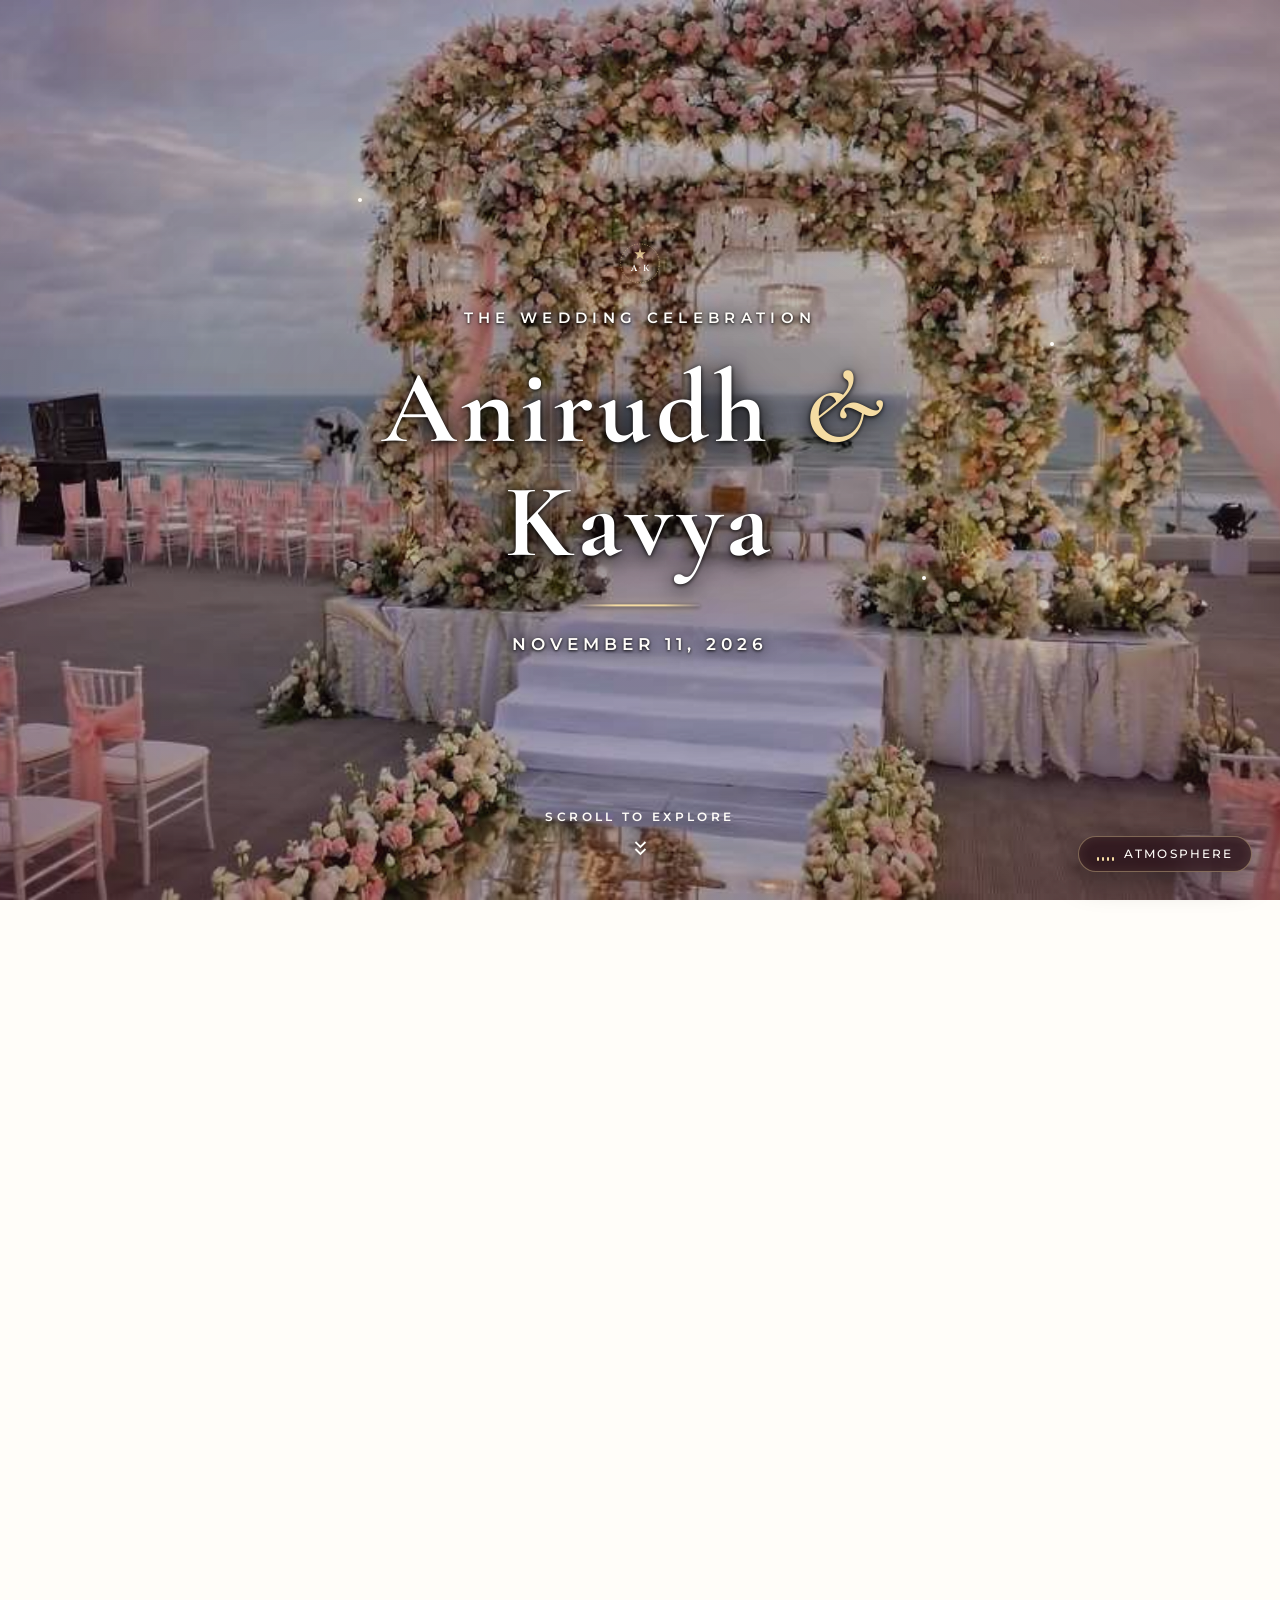
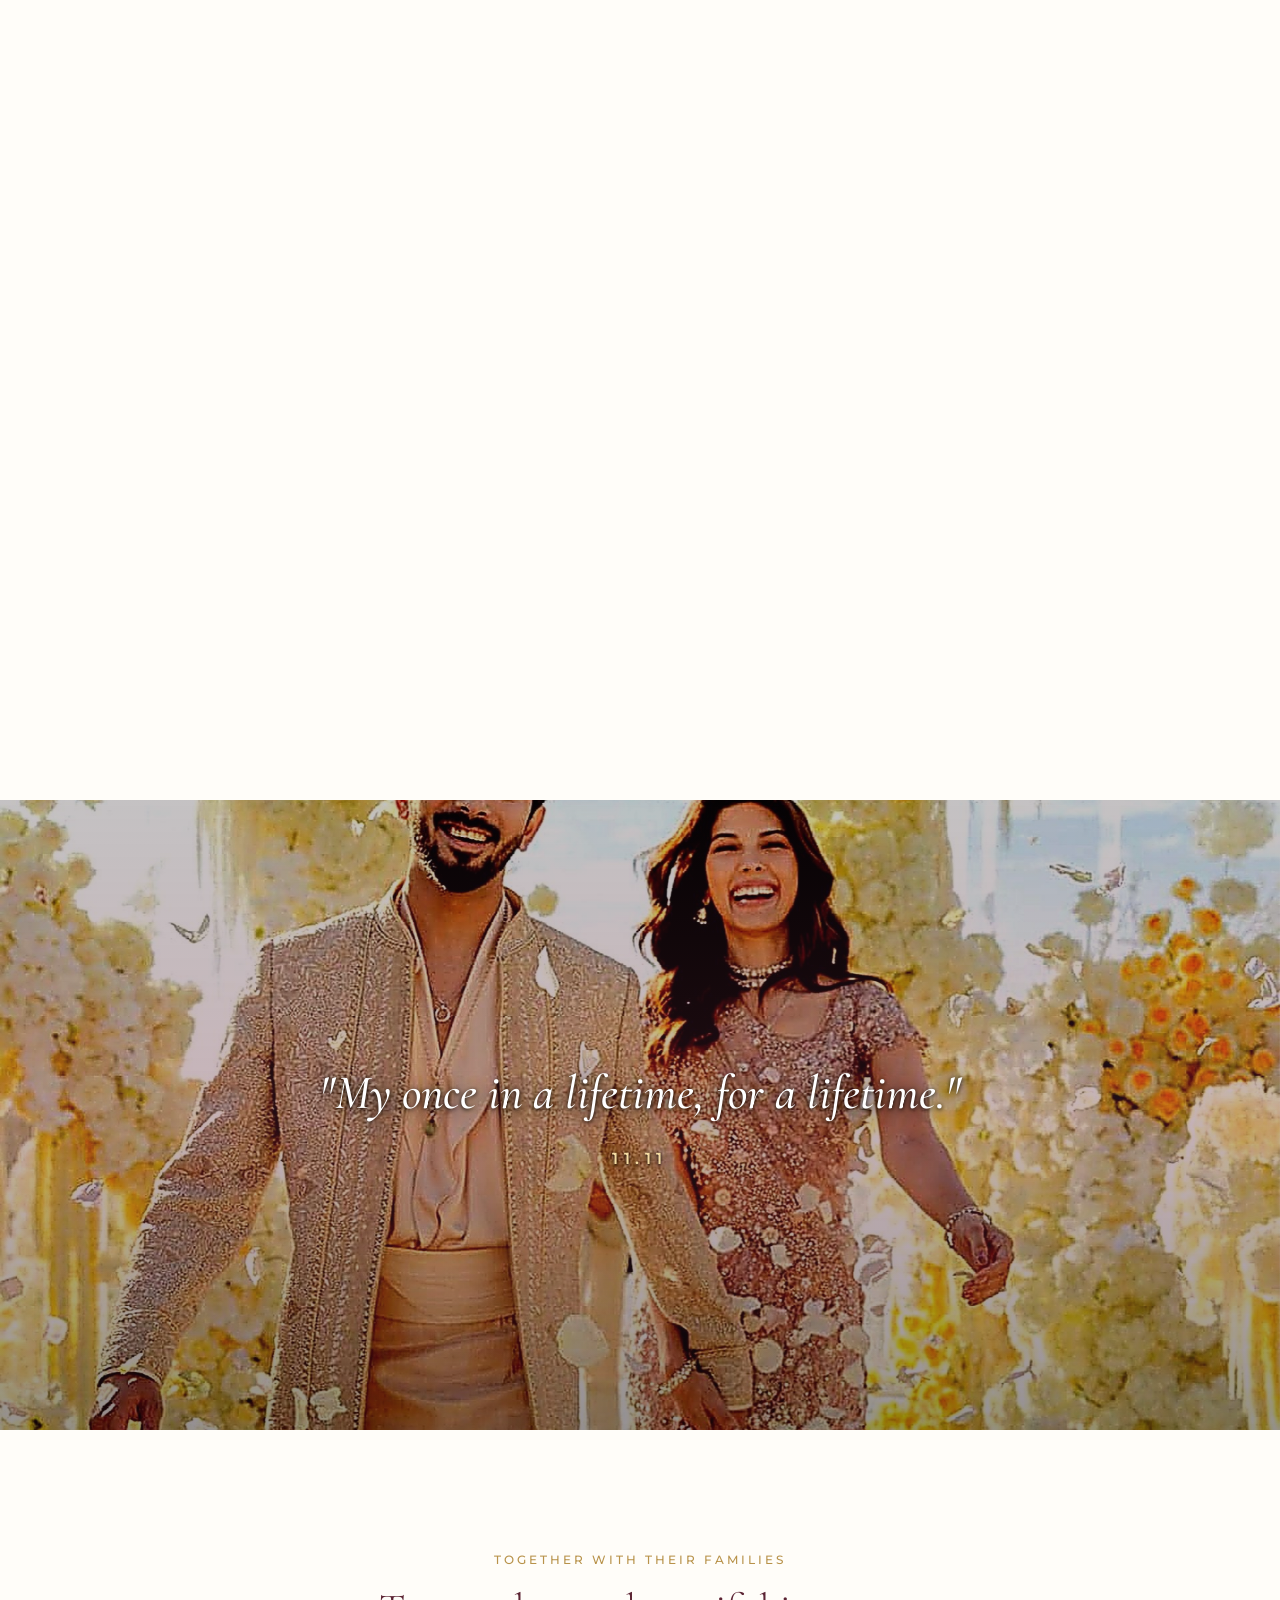
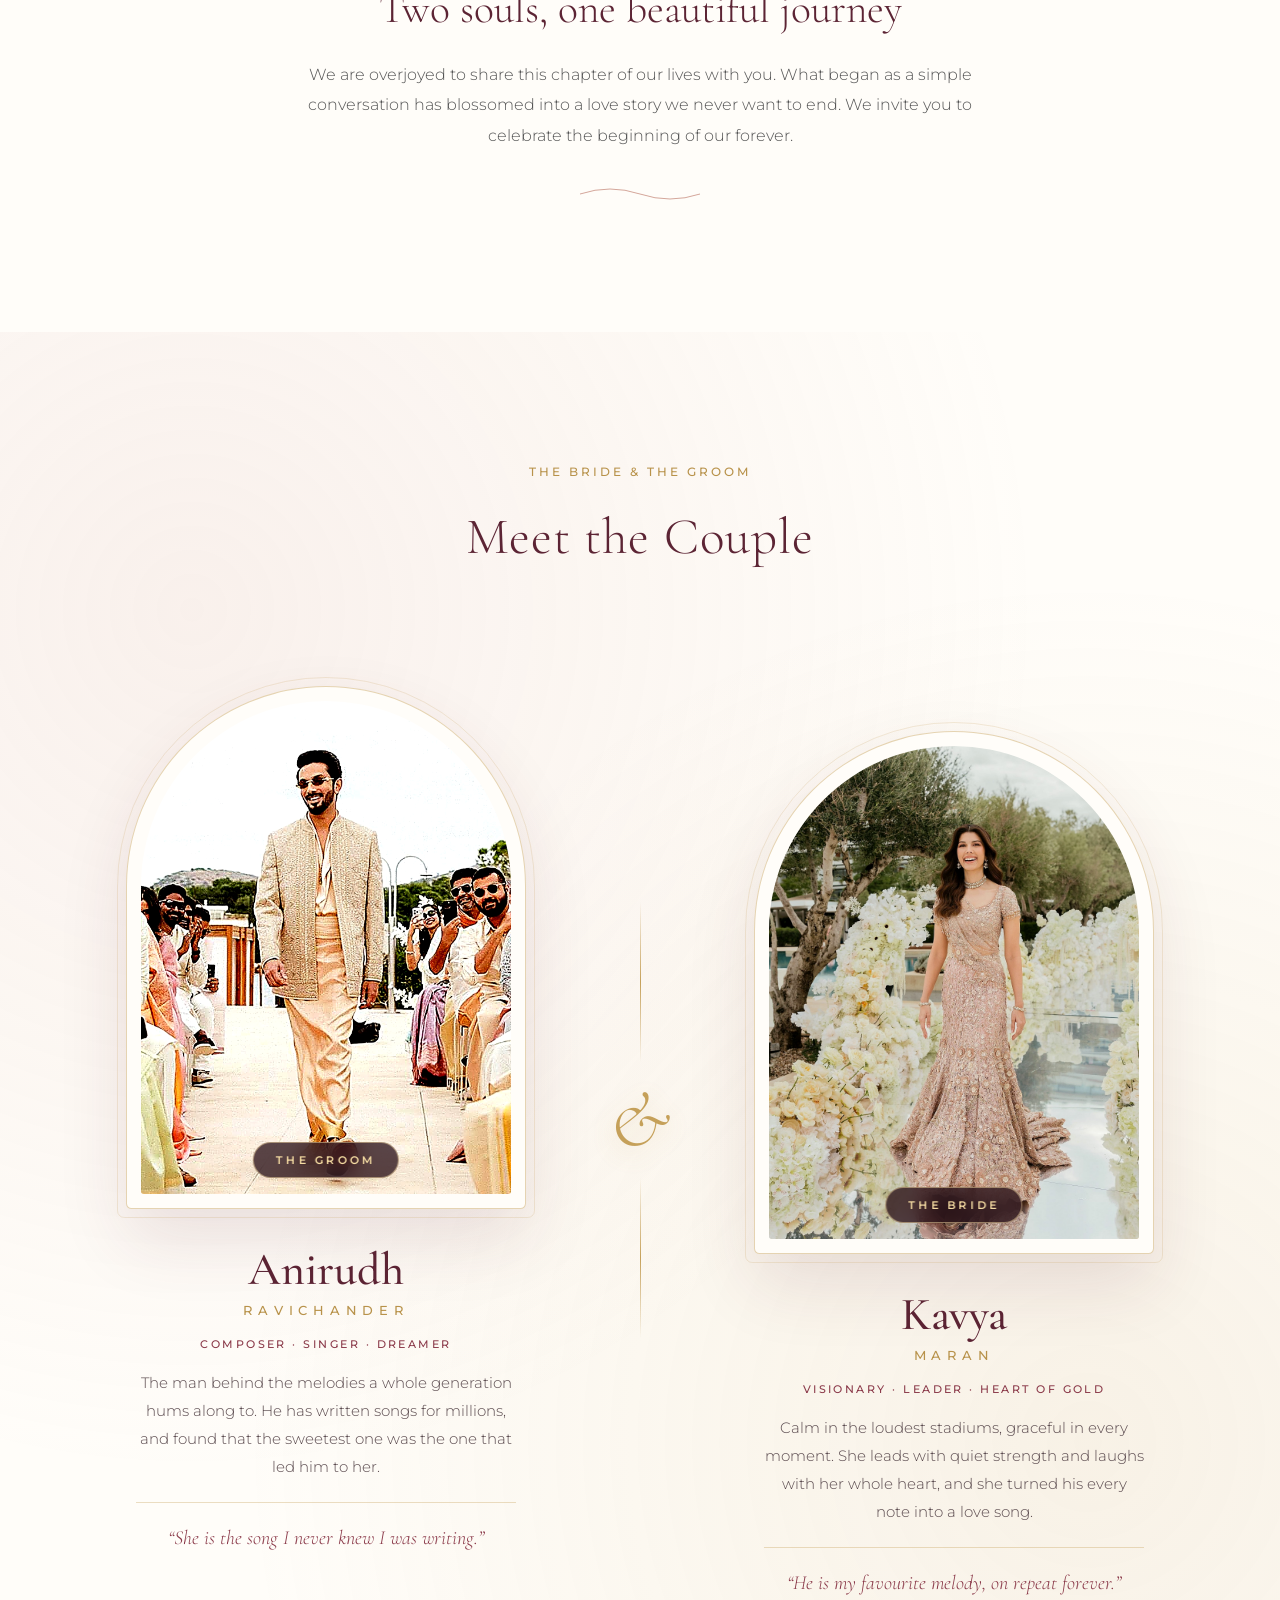
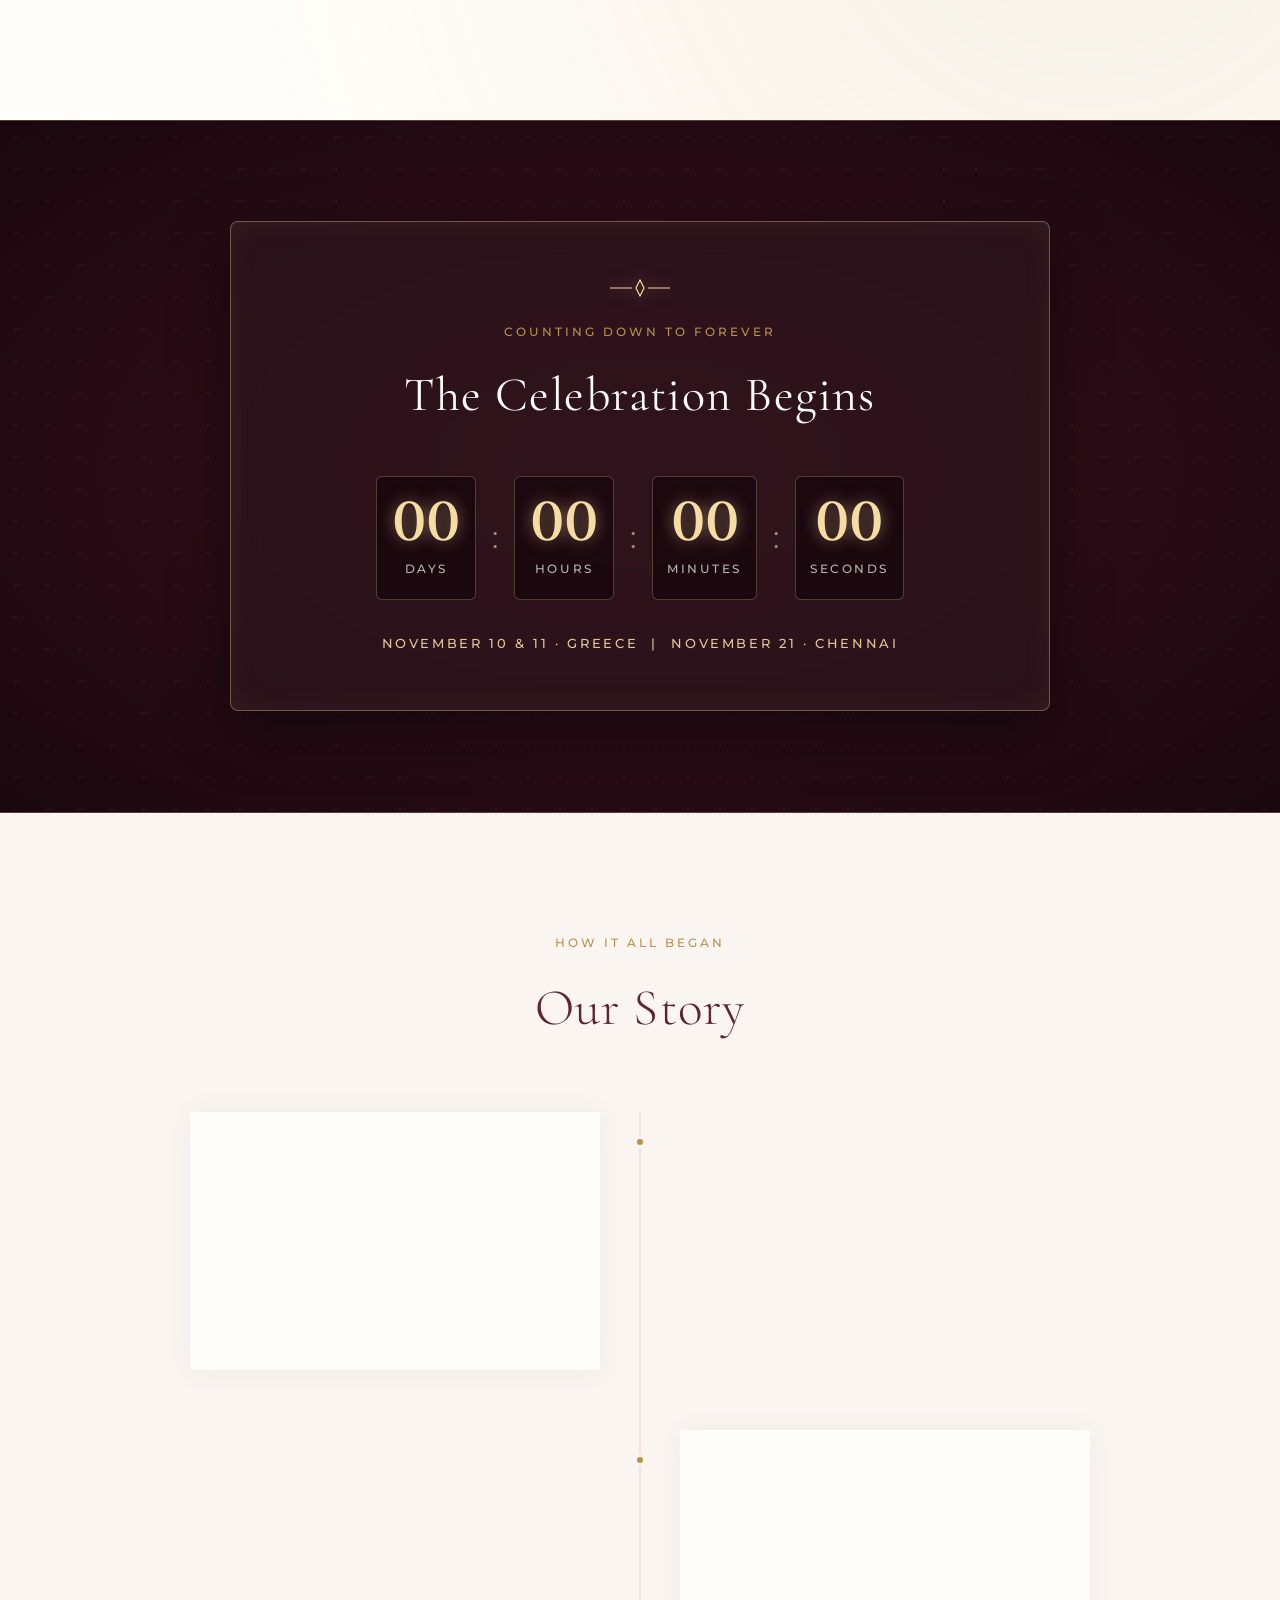
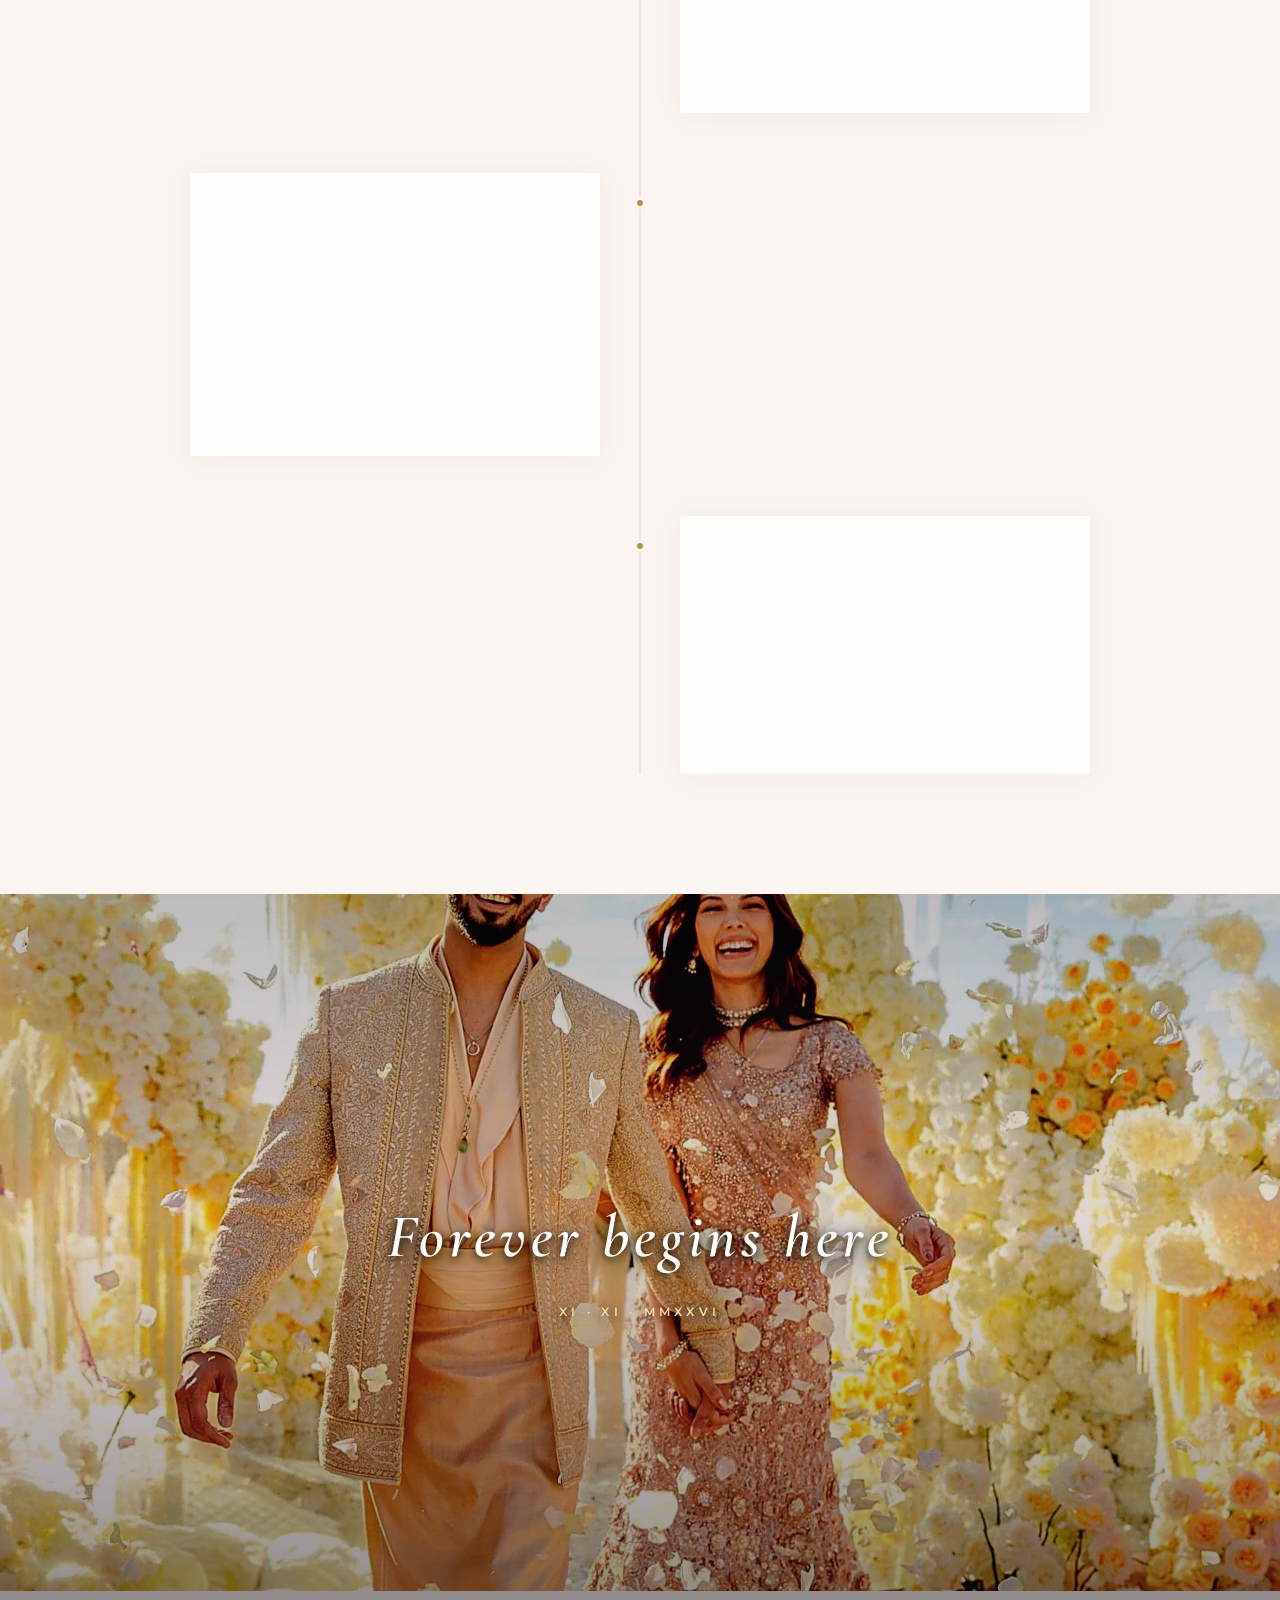
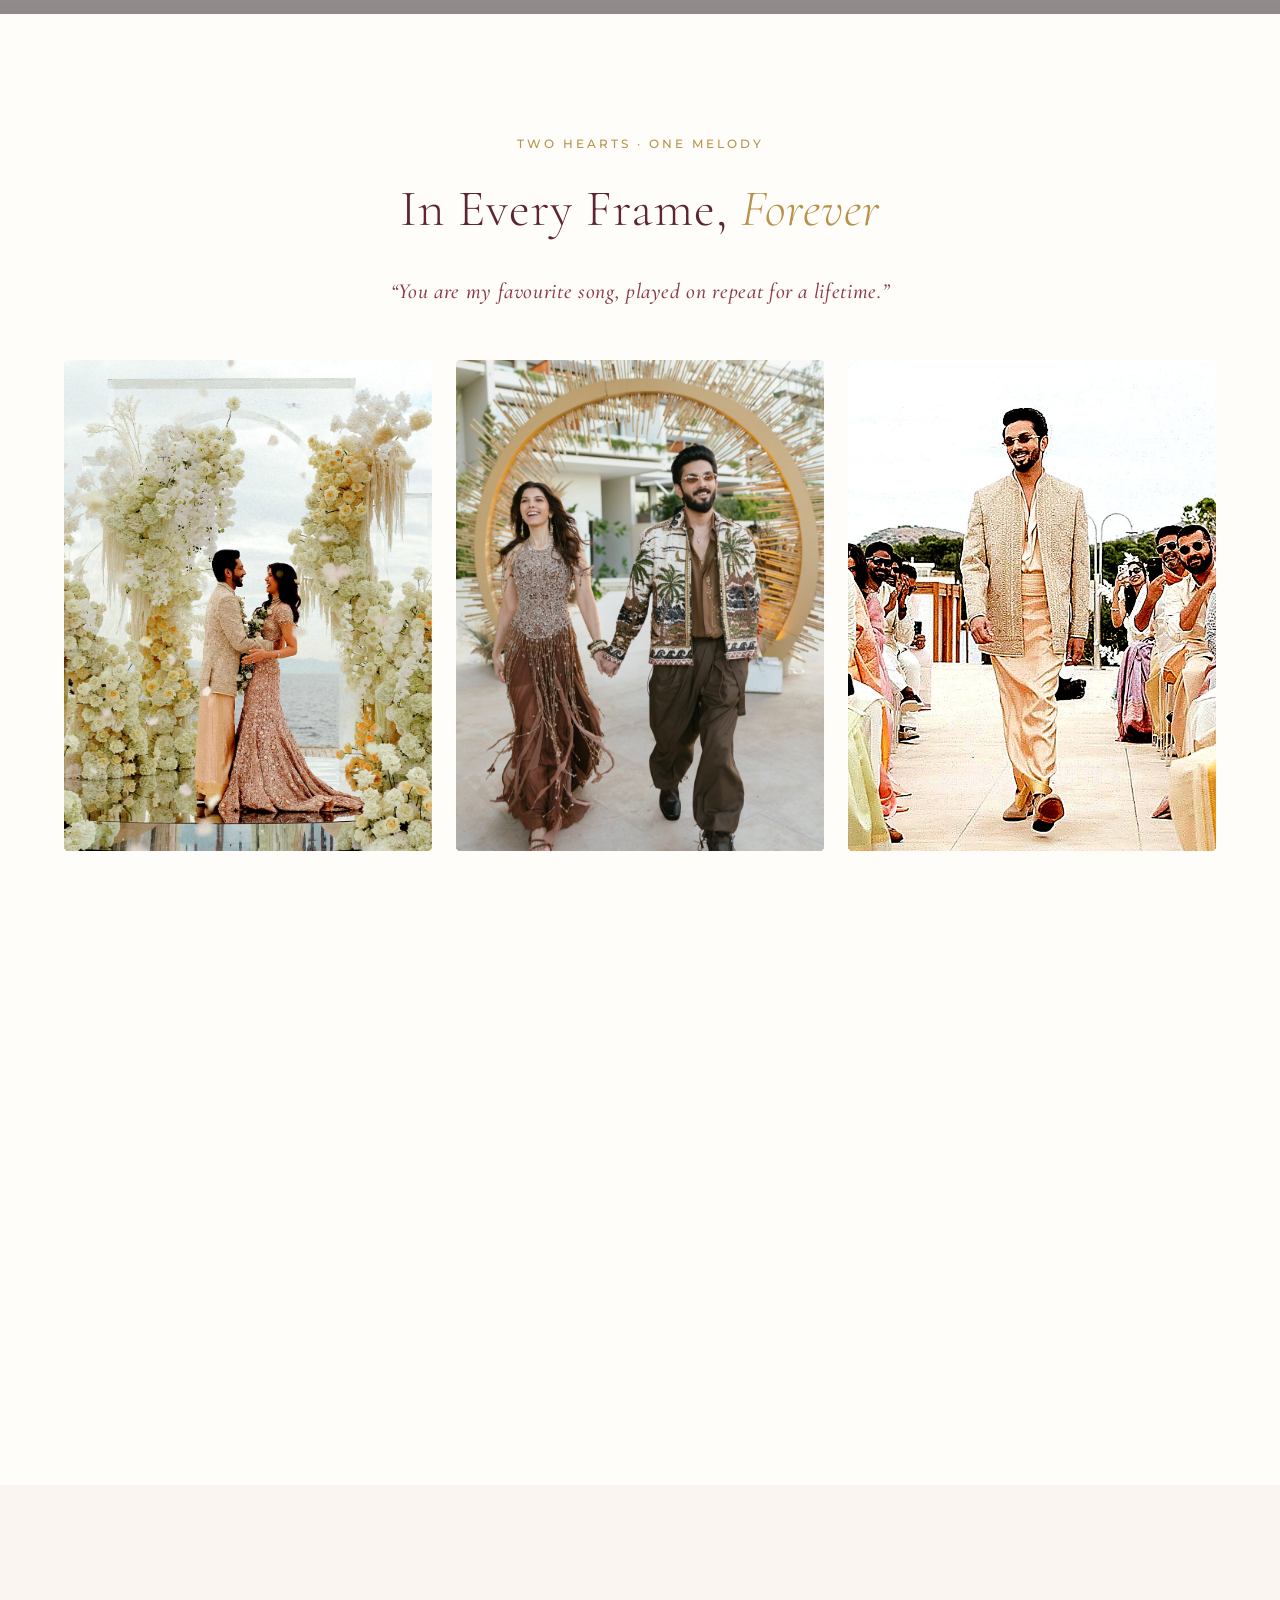
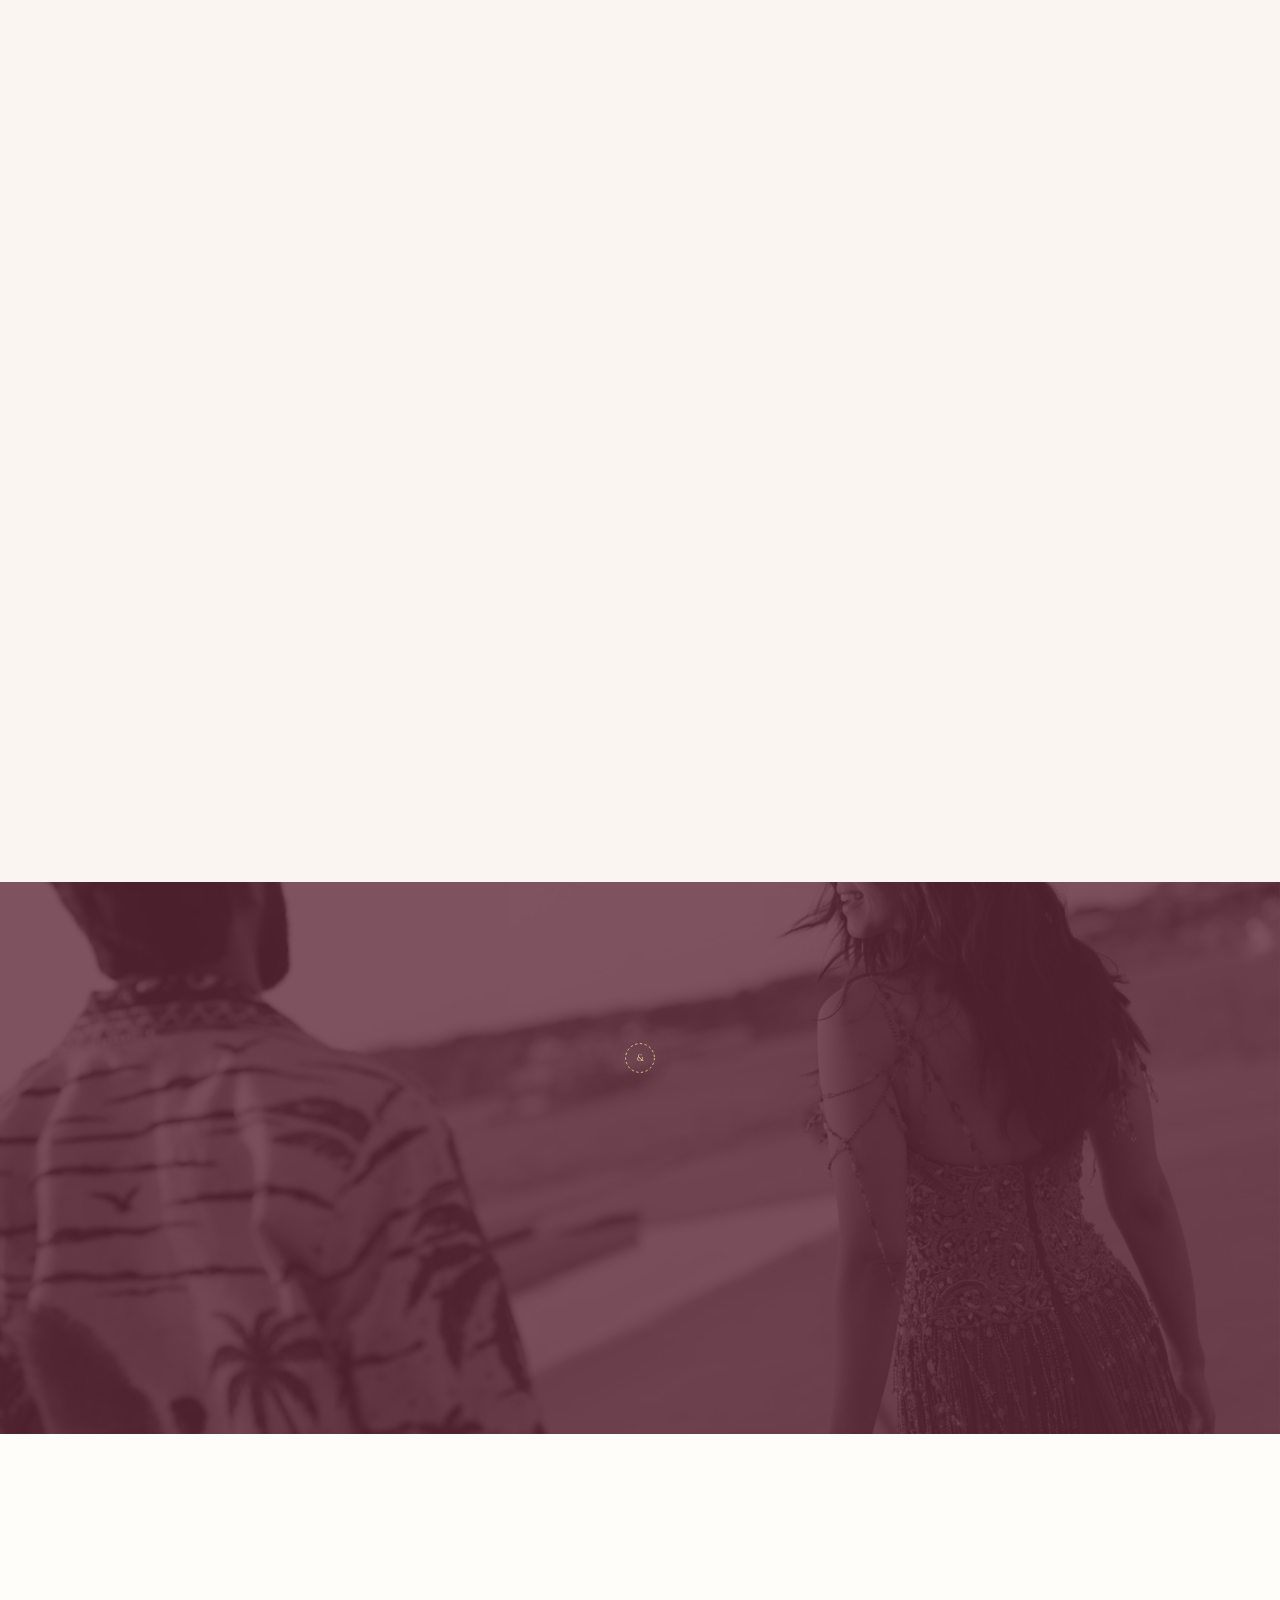
==== commit c80fe9f9: "feat: complete deployment-ready ultra-luxury wedding website" ====
--- a/index.html
+++ b/index.html
@@ -2,13 +2,42 @@
 <html lang="en">
 <head>
   <meta charset="UTF-8">
-  <meta name="viewport" content="width=device-width, initial-scale=1.0">
+  <meta name="viewport" content="width=device-width, initial-scale=1.0, maximum-scale=5.0">
   <title>Anirudh &amp; Kavya | A Lifetime of Love</title>
-  <meta name="description" content="The official wedding celebration of Anirudh Ravichander and Kavya Maran — Athens, Greece & Chennai, India.">
+  <meta name="description" content="The official wedding celebration of Anirudh Ravichander and Kavya Maran — Athens, Greece &amp; Chennai, India.">
+  <meta name="author" content="Sumya Web Studio">
+  <meta name="theme-color" content="#5C2434">
+  <meta name="apple-mobile-web-app-capable" content="yes">
+  <meta name="apple-mobile-web-app-status-bar-style" content="black-translucent">
+  <meta name="apple-mobile-web-app-title" content="A·K Wedding">
+  <meta name="format-detection" content="telephone=no">
+
+  <!-- Favicon & Mobile Icons -->
+  <link rel="icon" type="image/svg+xml" href="favicon.svg">
+  <link rel="alternate icon" type="image/x-icon" href="favicon.ico">
+  <link rel="apple-touch-icon" href="apple-touch-icon.png">
+  <link rel="manifest" href="site.webmanifest">
+
+  <!-- Open Graph / Facebook / WhatsApp -->
+  <meta property="og:type" content="website">
+  <meta property="og:title" content="Anirudh &amp; Kavya | The Wedding Celebration">
+  <meta property="og:description" content="The official wedding celebration of Anirudh Ravichander and Kavya Maran — Athens, Greece &amp; Chennai, India.">
+  <meta property="og:image" content="images/hero-landscape.jpg">
+  <meta property="og:site_name" content="Anirudh &amp; Kavya Wedding">
+  <meta property="og:locale" content="en_US">
+
+  <!-- Twitter Card -->
+  <meta name="twitter:card" content="summary_large_image">
+  <meta name="twitter:title" content="Anirudh &amp; Kavya | The Wedding Celebration">
+  <meta name="twitter:description" content="The official wedding celebration of Anirudh Ravichander and Kavya Maran — Athens, Greece &amp; Chennai, India.">
+  <meta name="twitter:image" content="images/hero-landscape.jpg">
+
   <link rel="preconnect" href="https://fonts.googleapis.com">
   <link rel="preconnect" href="https://fonts.gstatic.com" crossorigin>
   <link href="https://fonts.googleapis.com/css2?family=Cinzel:wght@400;500;600;700&family=Cormorant+Garamond:ital,wght@0,300;0,400;0,500;0,600;0,700;1,300;1,400;1,500;1,600;1,700&family=Montserrat:wght@300;400;500;600;700;800&display=swap" rel="stylesheet">
   <link rel="stylesheet" href="styles.css">
+  <!-- Critical Resource Preload for Zero Latency -->
+  <link rel="preload" as="image" href="frames_opt/f0000.jpg" fetchpriority="high">
 </head>
 <body>
 
@@ -55,43 +84,45 @@
 
   <!-- Scroll-Driven Video Section -->
   <section class="scroll-video" id="home">
-    <canvas class="scroll-video__canvas" id="scrollCanvas"></canvas>
-    <div class="scroll-video__overlay"></div>
-    <!-- Floating petals -->
-    <div class="hero__petals" aria-hidden="true">
-      <div class="petal petal--1"></div>
-      <div class="petal petal--2"></div>
-      <div class="petal petal--3"></div>
-      <div class="petal petal--4"></div>
-      <div class="petal petal--5"></div>
-      <div class="petal petal--6"></div>
-      <div class="sparkle sparkle--1"></div>
-      <div class="sparkle sparkle--2"></div>
-      <div class="sparkle sparkle--3"></div>
-    </div>
-    <div class="scroll-video__content" id="scrollContent">
-      <div class="hero__crest-icon" aria-hidden="true">
-        <svg width="44" height="44" viewBox="0 0 100 100" fill="none">
-          <circle cx="50" cy="50" r="44" stroke="#F5DCA3" stroke-width="1" stroke-dasharray="3 3"/>
-          <path d="M50 15 L53 25 L63 25 L55 31 L58 41 L50 35 L42 41 L45 31 L37 25 L47 25 Z" fill="#F5DCA3" opacity="0.8"/>
-          <text x="50" y="68" font-family="'Cinzel', serif" font-size="20" font-weight="600" fill="#FFFDF9" text-anchor="middle">A · K</text>
+    <div class="scroll-video__stage">
+      <canvas class="scroll-video__canvas" id="scrollCanvas"></canvas>
+      <div class="scroll-video__overlay"></div>
+      <!-- Floating petals -->
+      <div class="hero__petals" aria-hidden="true">
+        <div class="petal petal--1"></div>
+        <div class="petal petal--2"></div>
+        <div class="petal petal--3"></div>
+        <div class="petal petal--4"></div>
+        <div class="petal petal--5"></div>
+        <div class="petal petal--6"></div>
+        <div class="sparkle sparkle--1"></div>
+        <div class="sparkle sparkle--2"></div>
+        <div class="sparkle sparkle--3"></div>
+      </div>
+      <div class="scroll-video__content" id="scrollContent">
+        <div class="hero__crest-icon" aria-hidden="true">
+          <svg width="44" height="44" viewBox="0 0 100 100" fill="none">
+            <circle cx="50" cy="50" r="44" stroke="#F5DCA3" stroke-width="1" stroke-dasharray="3 3"/>
+            <path d="M50 15 L53 25 L63 25 L55 31 L58 41 L50 35 L42 41 L45 31 L37 25 L47 25 Z" fill="#F5DCA3" opacity="0.8"/>
+            <text x="50" y="68" font-family="'Cinzel', serif" font-size="20" font-weight="600" fill="#FFFDF9" text-anchor="middle">A · K</text>
+          </svg>
+        </div>
+        <p class="hero__subtitle split-text">The Wedding Celebration</p>
+        <h1 class="hero__title">
+          <span class="title-word" style="--i:0">Anirudh</span>
+          <span class="hero__ampersand title-word" style="--i:1">&amp;</span>
+          <span class="title-word" style="--i:2">Kavya</span>
+        </h1>
+        <div class="hero__divider"></div>
+        <p class="hero__date split-text">November 11, 2026</p>
+      </div>
+      <!-- Scroll hint at the very bottom -->
+      <div class="scroll-video__hint" id="scrollHint">
+        <p>Scroll to Explore</p>
+        <svg width="24" height="24" viewBox="0 0 24 24" fill="none" stroke="currentColor" stroke-width="1.8">
+          <path d="M7 13l5 5 5-5M7 6l5 5 5-5"/>
         </svg>
       </div>
-      <p class="hero__subtitle split-text">The Wedding Celebration</p>
-      <h1 class="hero__title">
-        <span class="title-word" style="--i:0">Anirudh</span>
-        <span class="hero__ampersand title-word" style="--i:1">&amp;</span>
-        <span class="title-word" style="--i:2">Kavya</span>
-      </h1>
-      <div class="hero__divider"></div>
-      <p class="hero__date split-text">November 11, 2026</p>
-    </div>
-    <!-- Scroll hint at the very bottom -->
-    <div class="scroll-video__hint" id="scrollHint">
-      <p>Scroll to Explore</p>
-      <svg width="24" height="24" viewBox="0 0 24 24" fill="none" stroke="currentColor" stroke-width="1.8">
-        <path d="M7 13l5 5 5-5M7 6l5 5 5-5"/>
-      </svg>
     </div>
   </section>
 
@@ -495,7 +526,9 @@
       <p class="section-label reveal reveal--fade">Be Our Guest</p>
       <h2 class="section-title reveal reveal--slide-up">R. S. V. P.</h2>
       <p class="rsvp__subtitle reveal reveal--fade" data-delay="0.15">Kindly respond by November 5, 2026 to grace our celebrations</p>
-      <form class="rsvp__form reveal reveal--slide-up" id="rsvpForm" data-delay="0.2">
+      <form class="rsvp__form reveal reveal--slide-up" id="rsvpForm" data-delay="0.2" name="rsvp" method="POST" data-netlify="true" netlify-honeypot="bot-field">
+        <input type="hidden" name="form-name" value="rsvp">
+        <p style="display:none;" aria-hidden="true"><label>Leave blank: <input name="bot-field"></label></p>
         <div class="rsvp__form-row">
           <div class="rsvp__field">
             <label for="name" class="rsvp__label">Full Name</label>
--- a/styles.css
+++ b/styles.css
@@ -179,13 +179,15 @@
   display: flex;
   align-items: center;
   justify-content: center;
-  transition: opacity 0.8s cubic-bezier(0.4, 0, 0.2, 1),
-              visibility 0.8s cubic-bezier(0.4, 0, 0.2, 1);
-}
-
+  transition: opacity 0.4s ease, visibility 0.4s ease;
+  will-change: opacity, visibility;
+}
+
+.loader.loaded,
 .loader.hide {
   opacity: 0;
   visibility: hidden;
+  pointer-events: none;
 }
 
 .loader__inner {
@@ -234,11 +236,12 @@
   top: 0;
   left: 0;
   height: 2px;
-  width: 0%;
+  width: 100%;
   background: linear-gradient(to right, #B8924A, #D4A69A);
   z-index: 10001;
-  transition: none;
-  will-change: width;
+  transform: scaleX(0);
+  transform-origin: left;
+  will-change: transform;
 }
 
 /* ---------- Typography ---------- */
@@ -383,28 +386,39 @@
 /* ---------- Scroll-Driven Video ---------- */
 .scroll-video {
   position: relative;
-  height: 900vh; /* scroll distance for the two-part drone sequence */
-}
-
-.scroll-video__canvas {
+  height: 800vh; /* scroll distance for the continuous drone sequence */
+}
+
+.scroll-video__stage {
   position: sticky;
   top: 0;
   left: 0;
   width: 100%;
   height: 100vh;
   height: 100dvh;
+  overflow: hidden;
+  pointer-events: none;
+}
+
+.scroll-video__canvas {
+  position: absolute;
+  top: 0;
+  left: 0;
+  width: 100%;
+  height: 100%;
   display: block;
   background: #1a0a10;
   z-index: 0;
+  will-change: transform;
+  transform: translateZ(0);
 }
 
 .scroll-video__overlay {
-  position: fixed;
+  position: absolute;
   top: 0;
   left: 0;
   width: 100%;
-  height: 100vh;
-  height: 100dvh;
+  height: 100%;
   background: radial-gradient(
     ellipse at 50% 50%,
     rgba(25, 10, 18, 0.45) 0%,
@@ -413,7 +427,7 @@
   );
   z-index: 1;
   pointer-events: none;
-  opacity: 0.85;
+  opacity: 1;
   transition: opacity 0.3s ease;
 }
 
@@ -422,7 +436,7 @@
 }
 
 .scroll-video__content {
-  position: fixed;
+  position: absolute;
   top: 50%;
   left: 50%;
   transform: translate(-50%, -50%);
@@ -431,8 +445,9 @@
   color: #FFFDF9;
   padding: 0 24px;
   pointer-events: none;
-  opacity: 0;
-  transition: opacity 0.6s ease;
+  opacity: 1;
+  will-change: transform, opacity;
+  transition: opacity 0.3s ease, transform 0.3s ease;
 }
 
 .scroll-video__content.visible {
@@ -440,7 +455,7 @@
 }
 
 .scroll-video__hint {
-  position: fixed;
+  position: absolute;
   bottom: 32px;
   left: 50%;
   transform: translateX(-50%);
@@ -449,7 +464,7 @@
   color: #FFFDF9;
   pointer-events: none;
   animation: scrollBounce 2.5s ease-in-out infinite;
-  transition: opacity 0.4s ease;
+  transition: opacity 0.3s ease;
   filter: drop-shadow(0 2px 8px rgba(0, 0, 0, 0.9));
 }
 
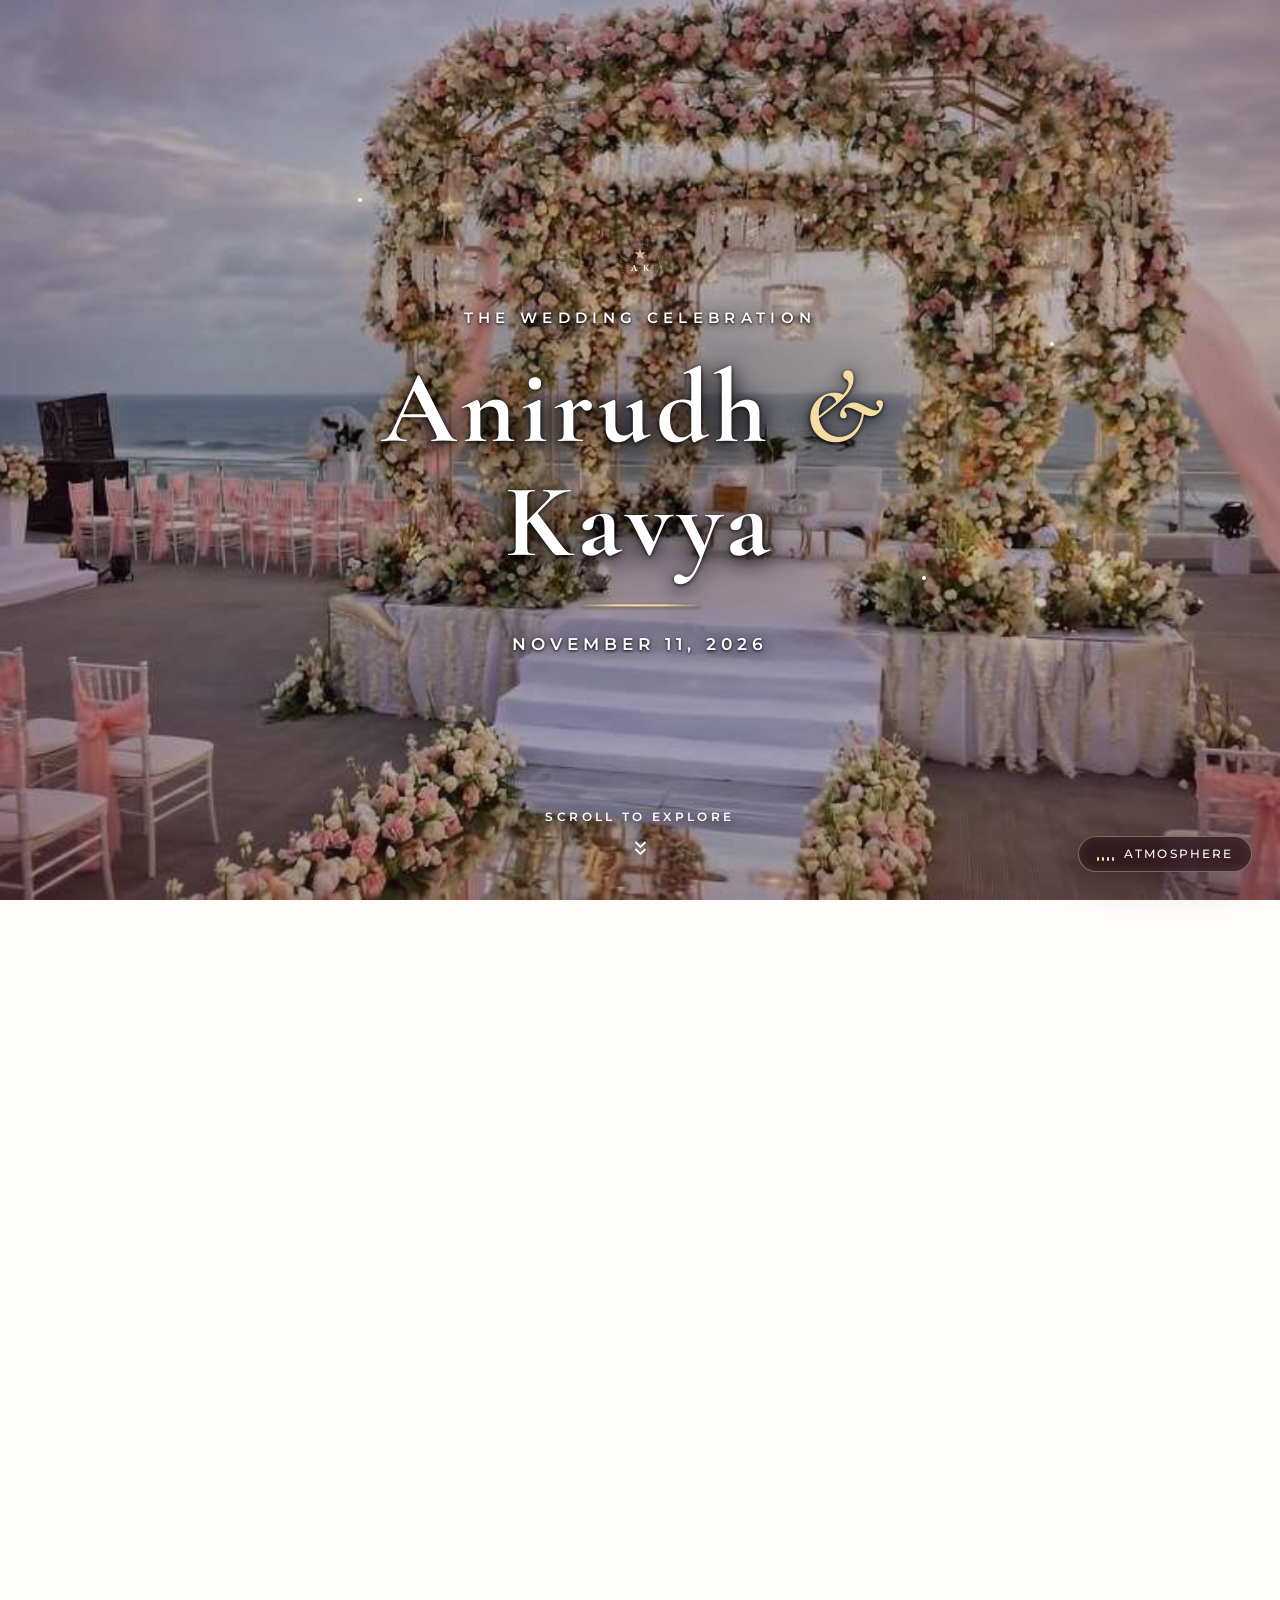
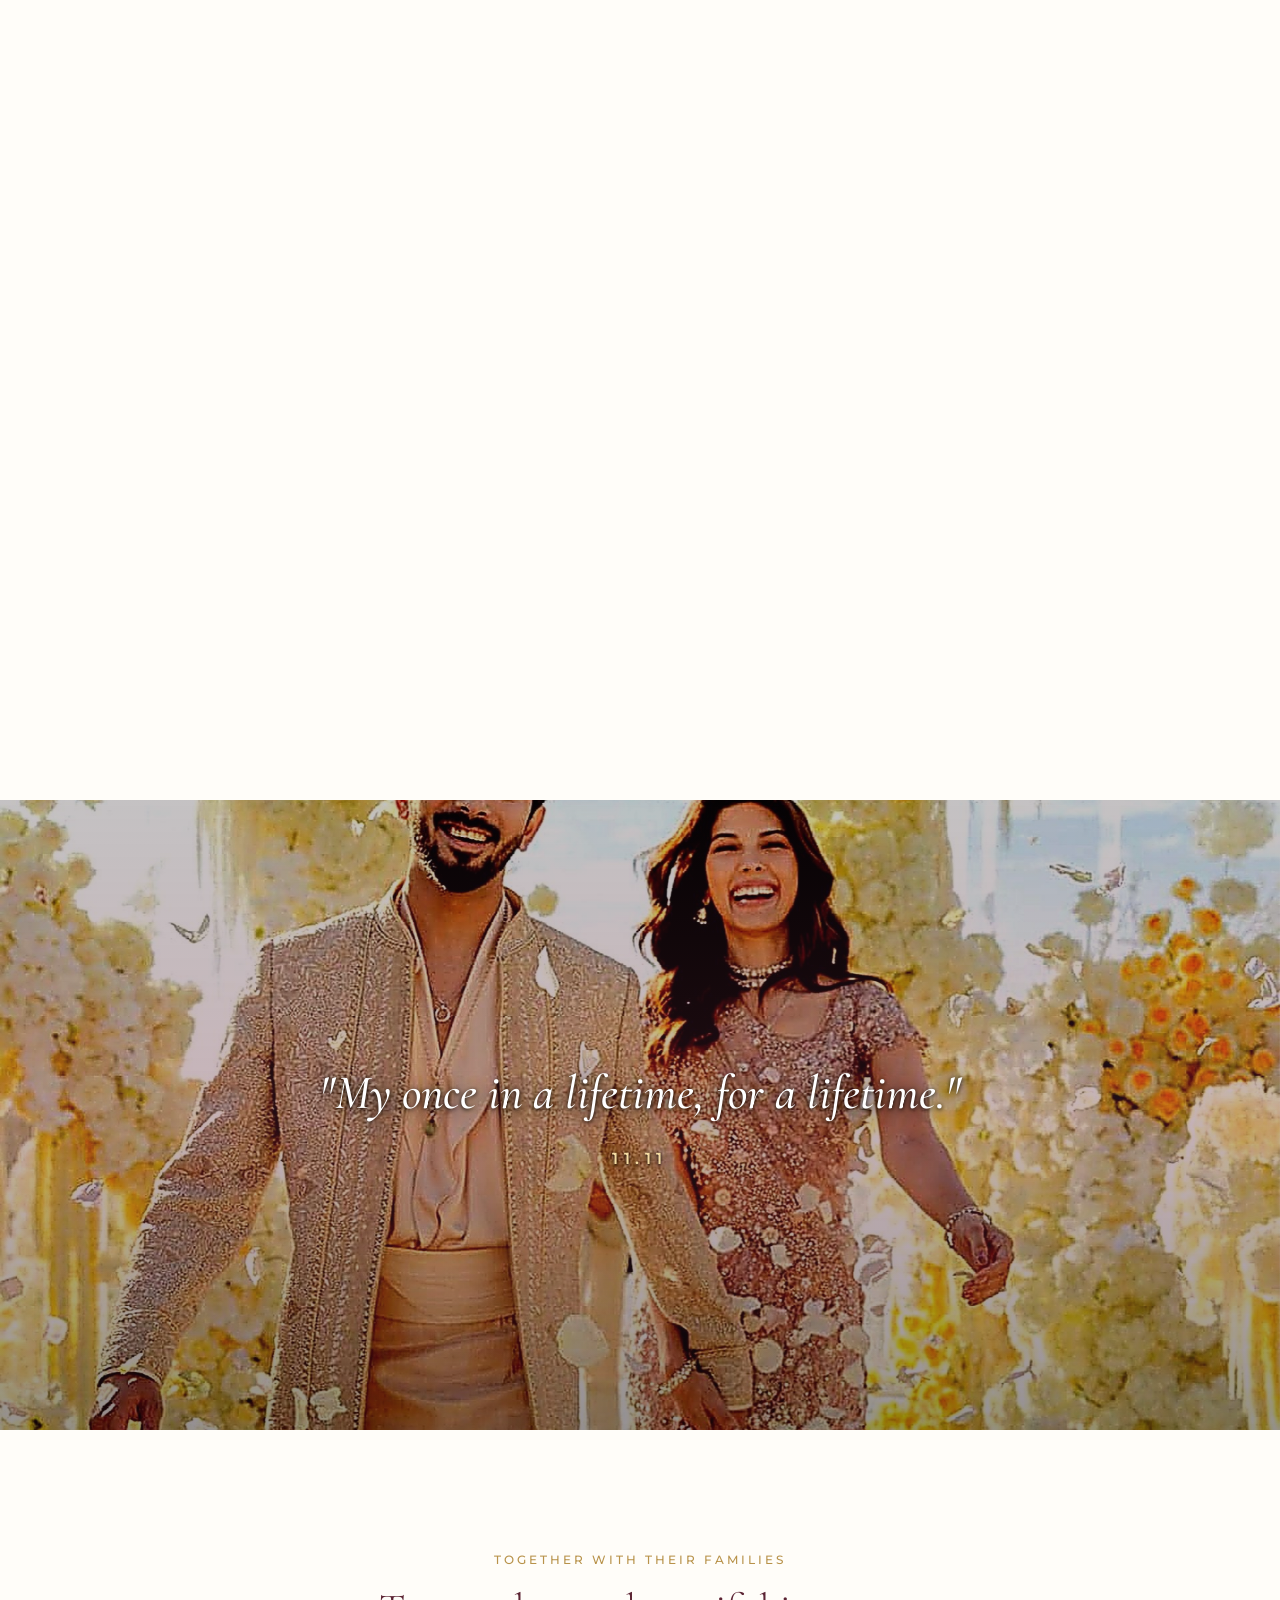
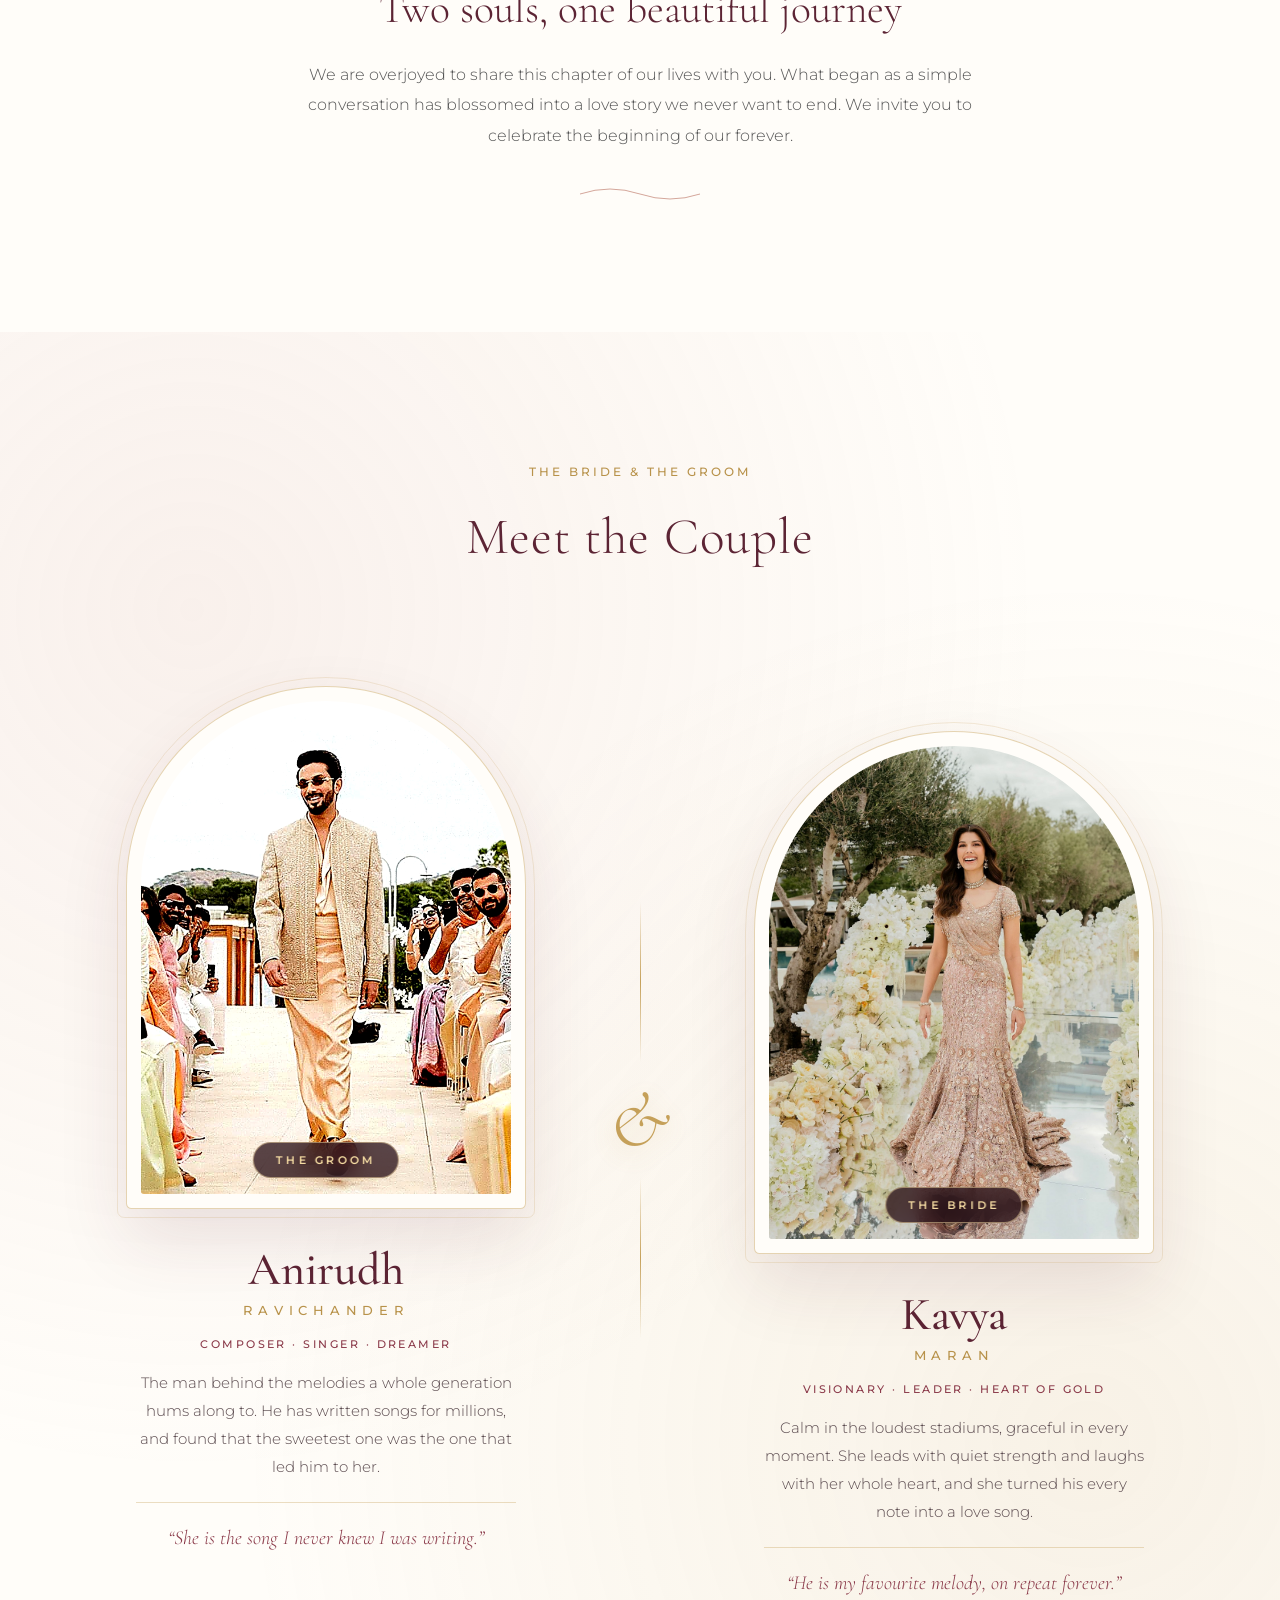
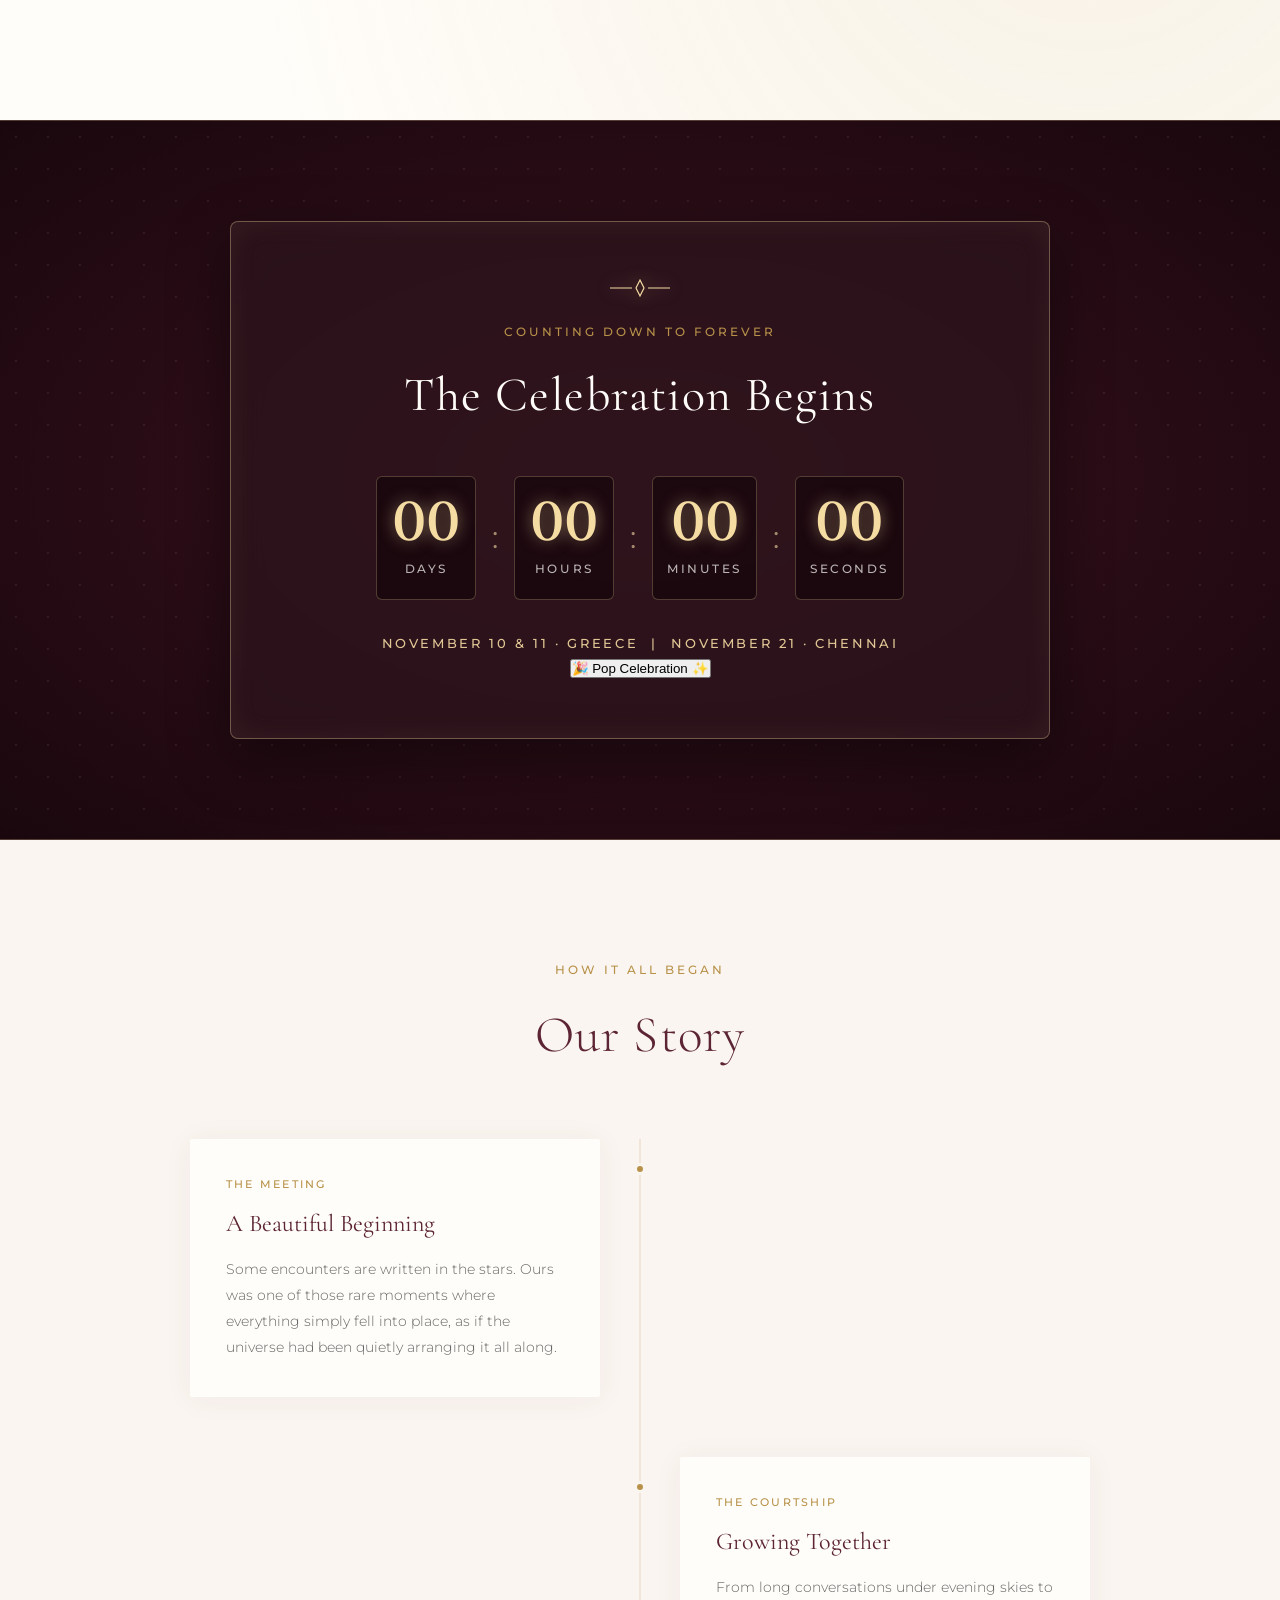
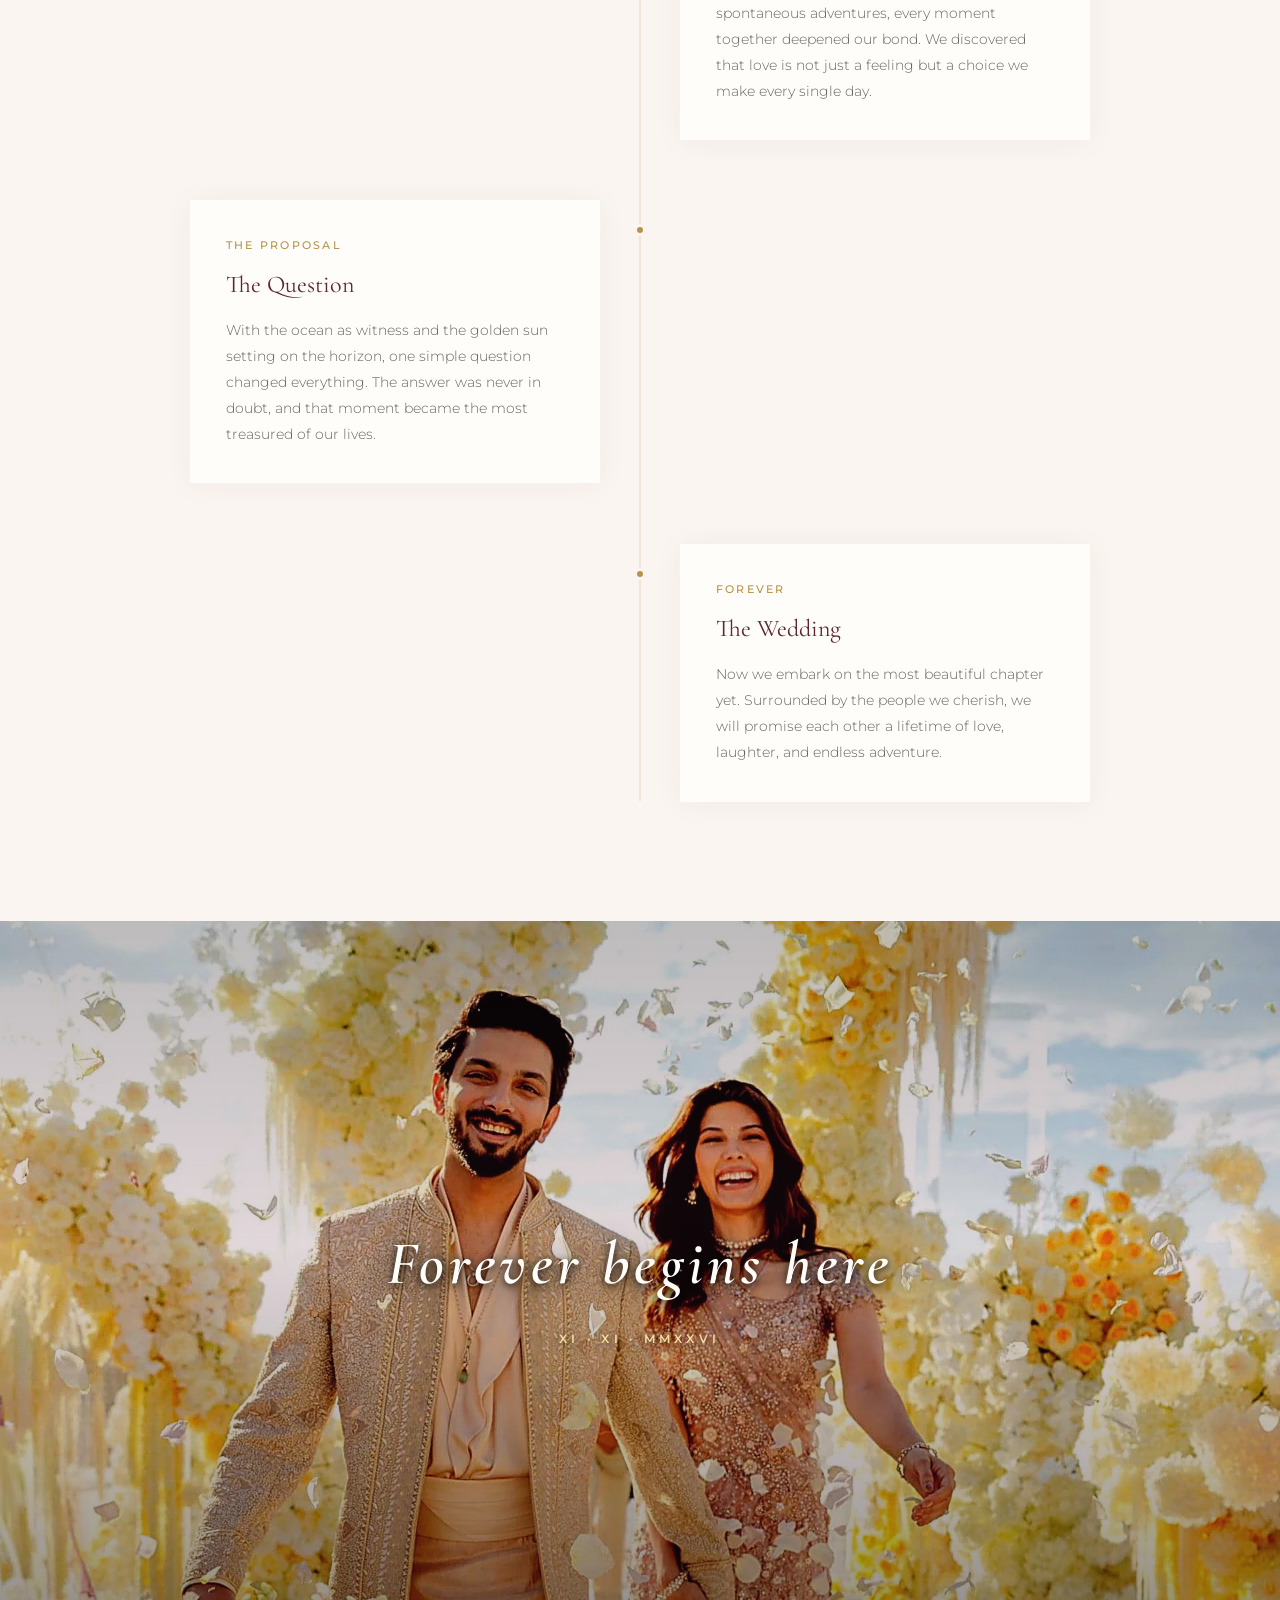
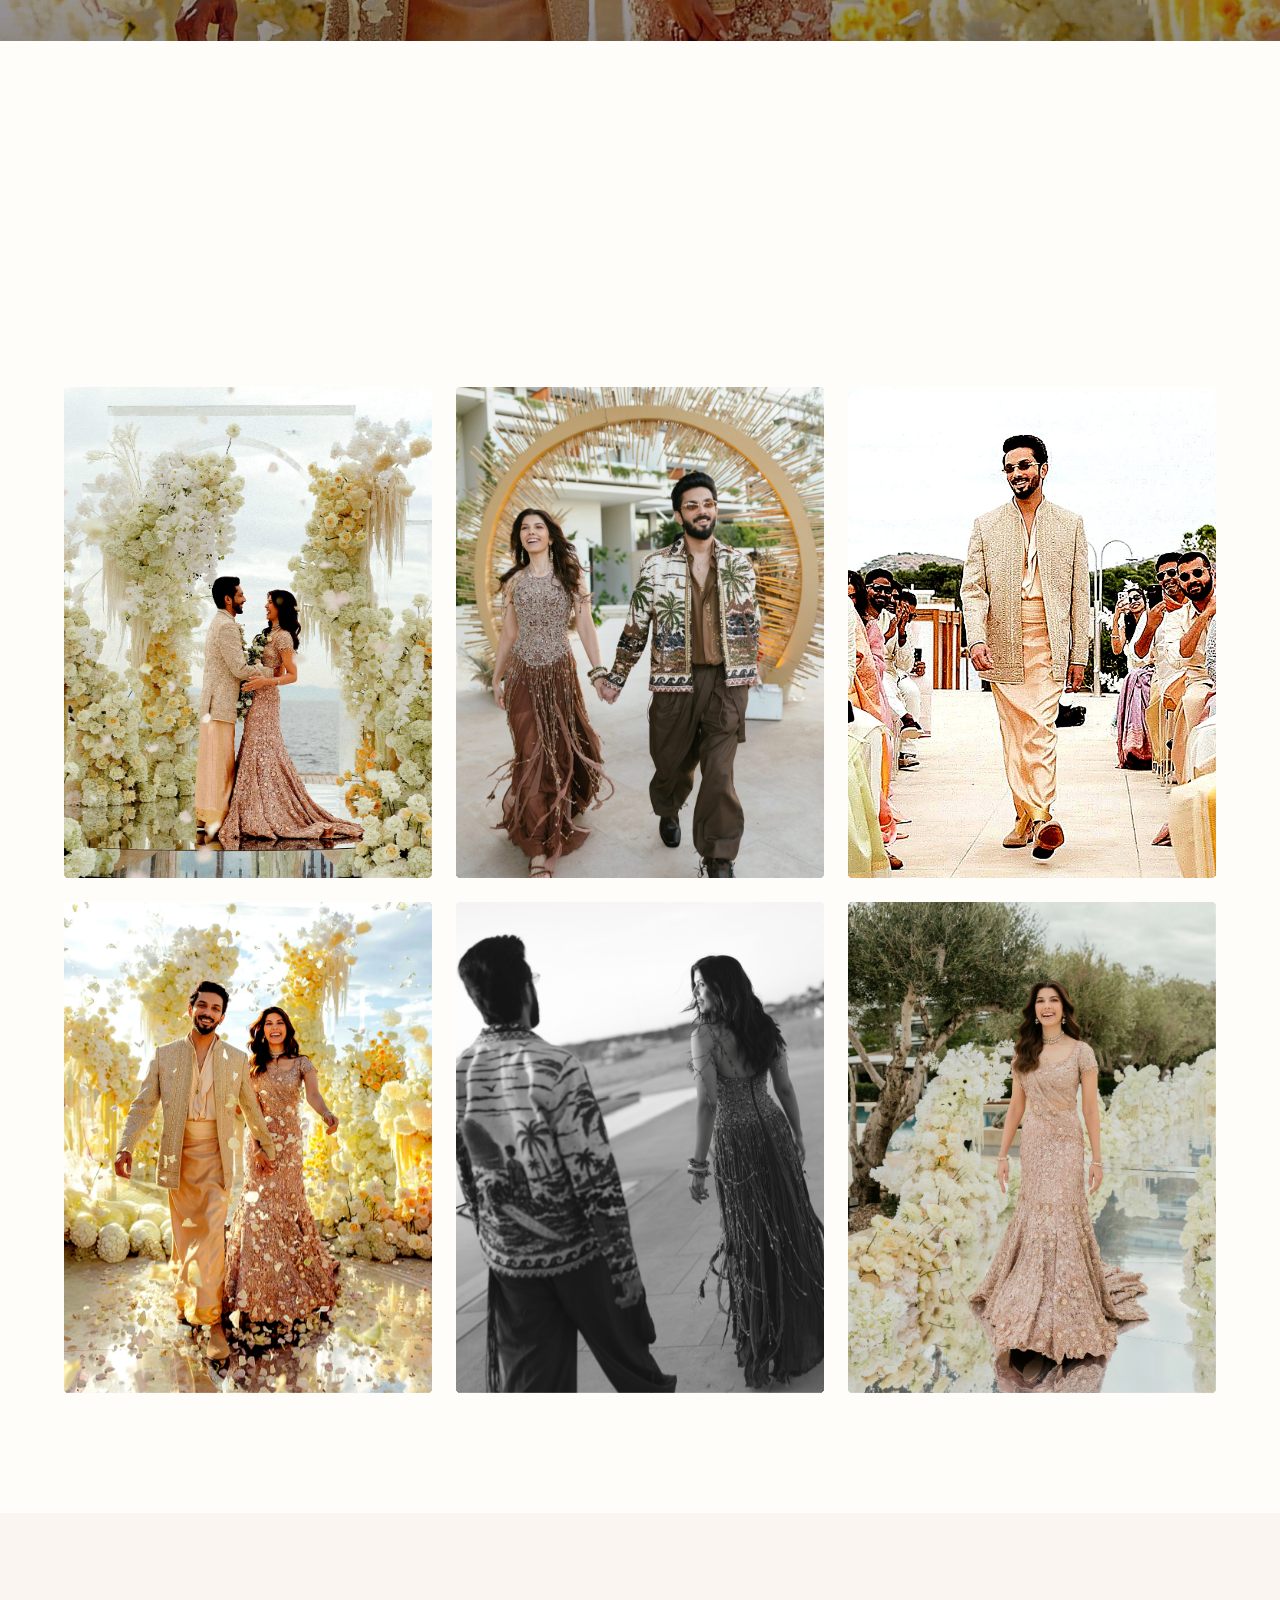
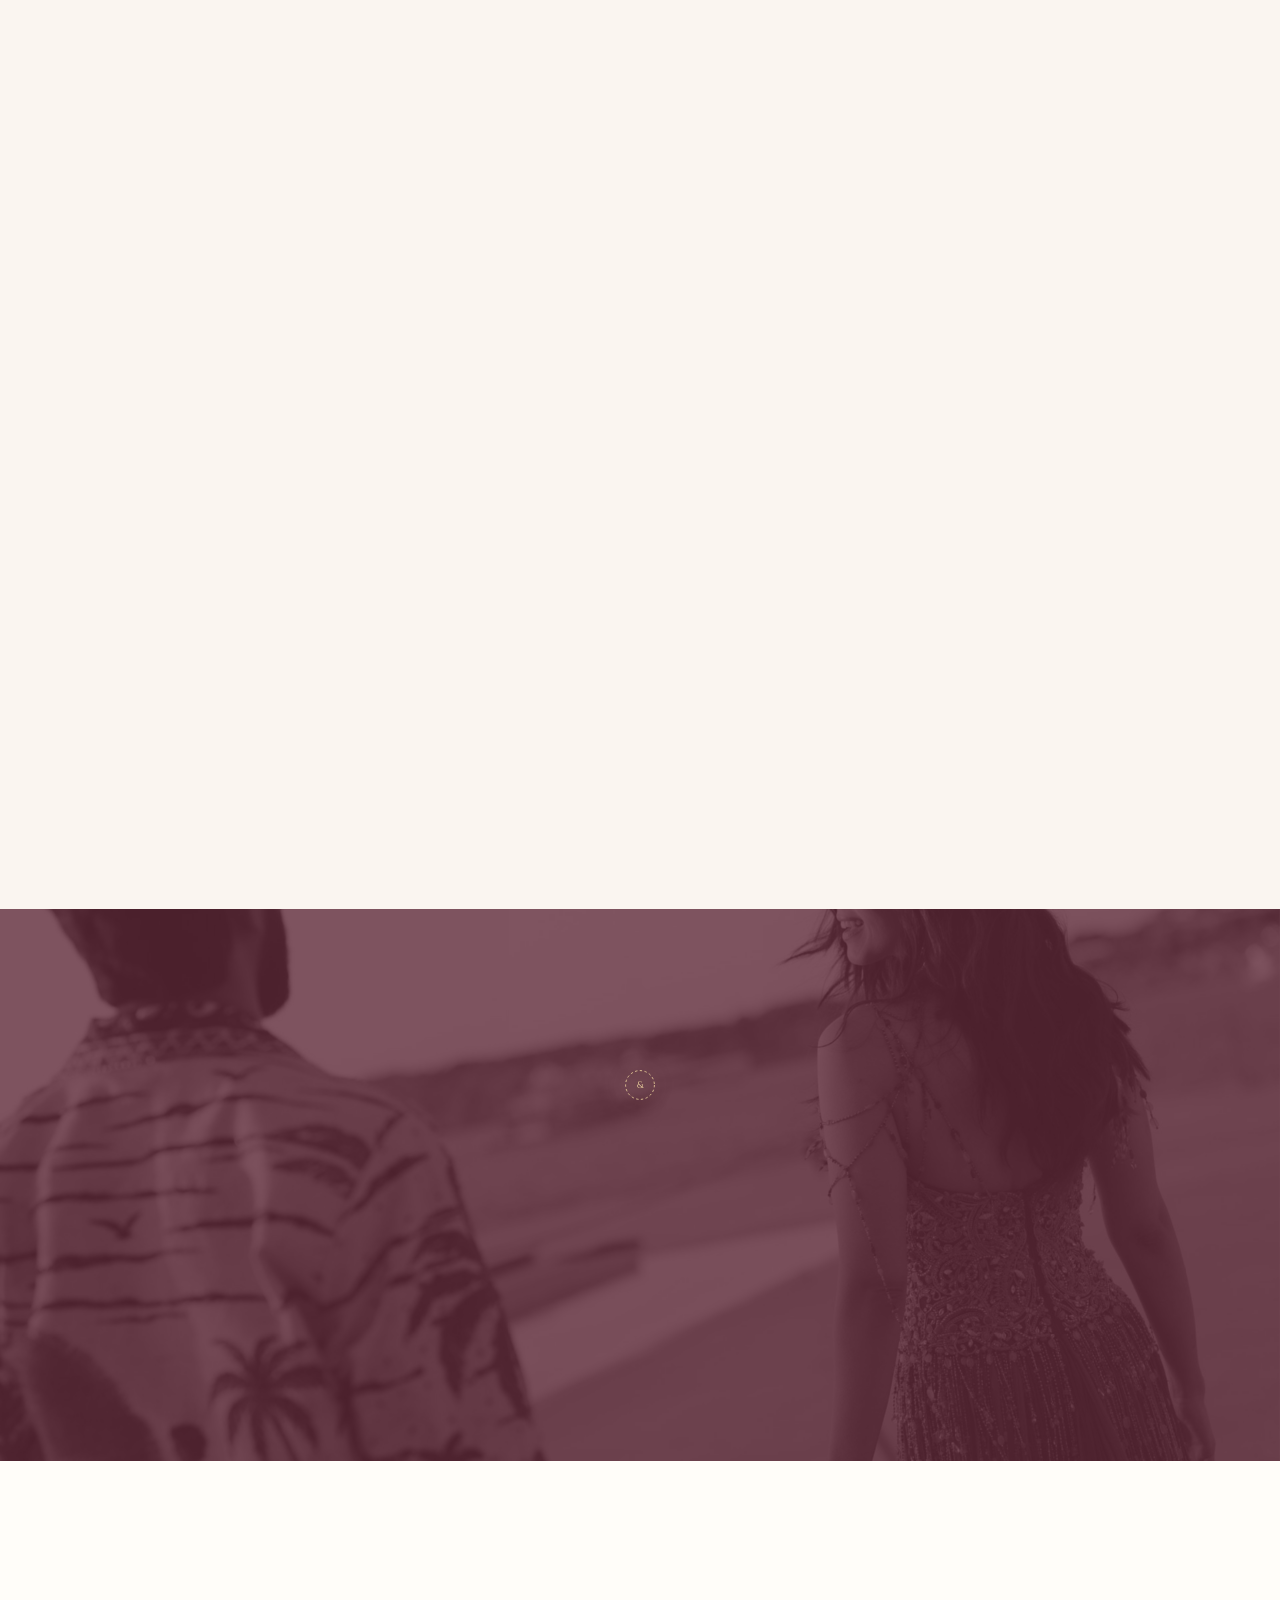
==== commit 92fa3255: "First Commit" ====
--- a/index.html
+++ b/index.html
@@ -215,14 +215,14 @@
   <!-- Celebration Countdown Section -->
   <section class="countdown-section" id="countdown">
     <div class="container">
-      <div class="countdown-card reveal reveal--scale">
+      <div class="countdown-card reveal reveal--scale" id="countdownCard">
         <div class="countdown-card__ornament">
           <svg width="60" height="20" viewBox="0 0 60 20" fill="none">
             <path d="M0 10 H22 M38 10 H60 M30 2 L34 10 L30 18 L26 10 Z" stroke="#F5DCA3" stroke-width="1.2"/>
           </svg>
         </div>
         <p class="section-label">Counting Down To Forever</p>
-        <h3 class="countdown-heading">The Celebration Begins</h3>
+        <h3 class="countdown-heading" id="countdownHeading">The Celebration Begins</h3>
         <div class="countdown-grid" id="countdownGrid" data-target="2026-11-11T11:00:00+02:00">
           <div class="countdown-block">
             <span class="countdown-val" id="countDays">00</span>
@@ -245,6 +245,15 @@
           </div>
         </div>
         <p class="countdown-venue-note">November 10 &amp; 11 · Greece &nbsp;|&nbsp; November 21 · Chennai</p>
+
+        <!-- Interactive Celebration Popper Button -->
+        <div class="countdown-popper-wrap">
+          <button type="button" class="countdown-popper-btn" id="countdownPopperBtn" aria-label="Pop celebratory wedding confetti">
+            <span class="popper-icon">🎉</span>
+            <span class="popper-text">Pop Celebration</span>
+            <span class="popper-sparkle">✨</span>
+          </button>
+        </div>
       </div>
     </div>
   </section>
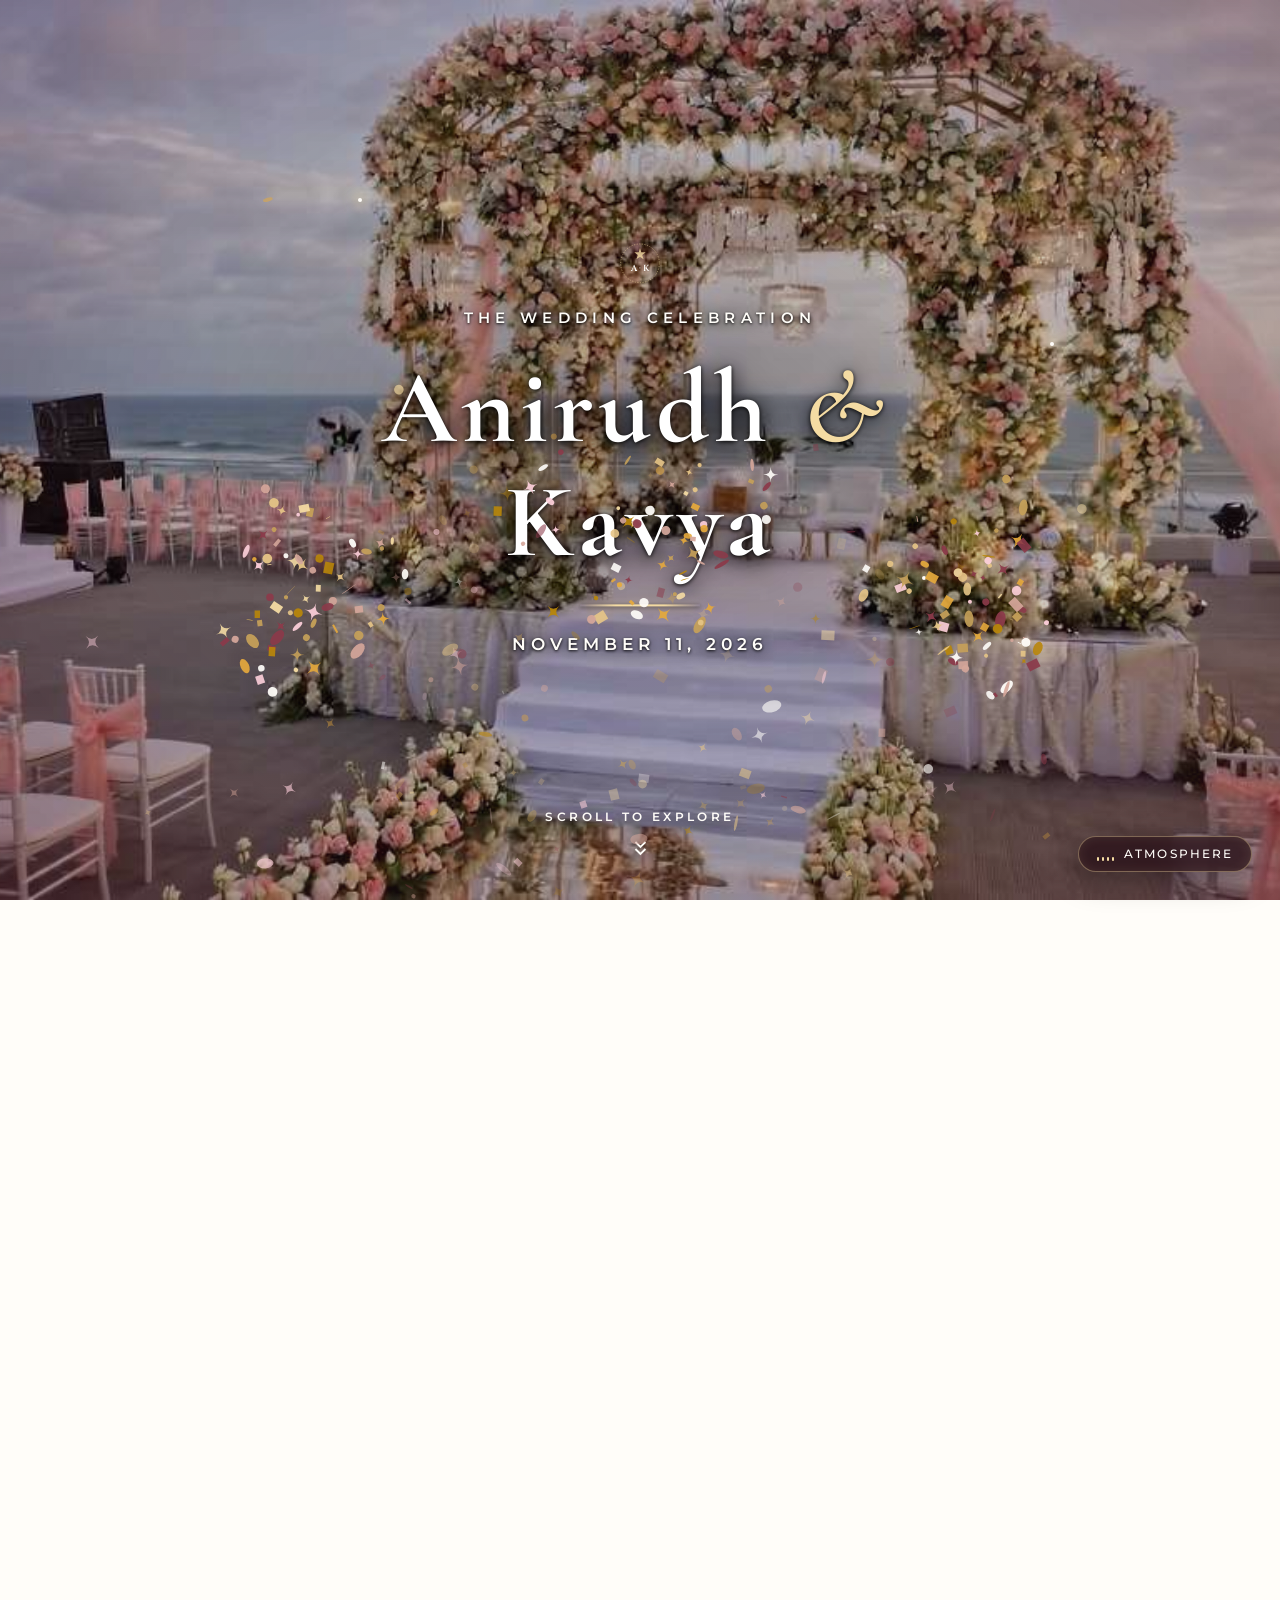
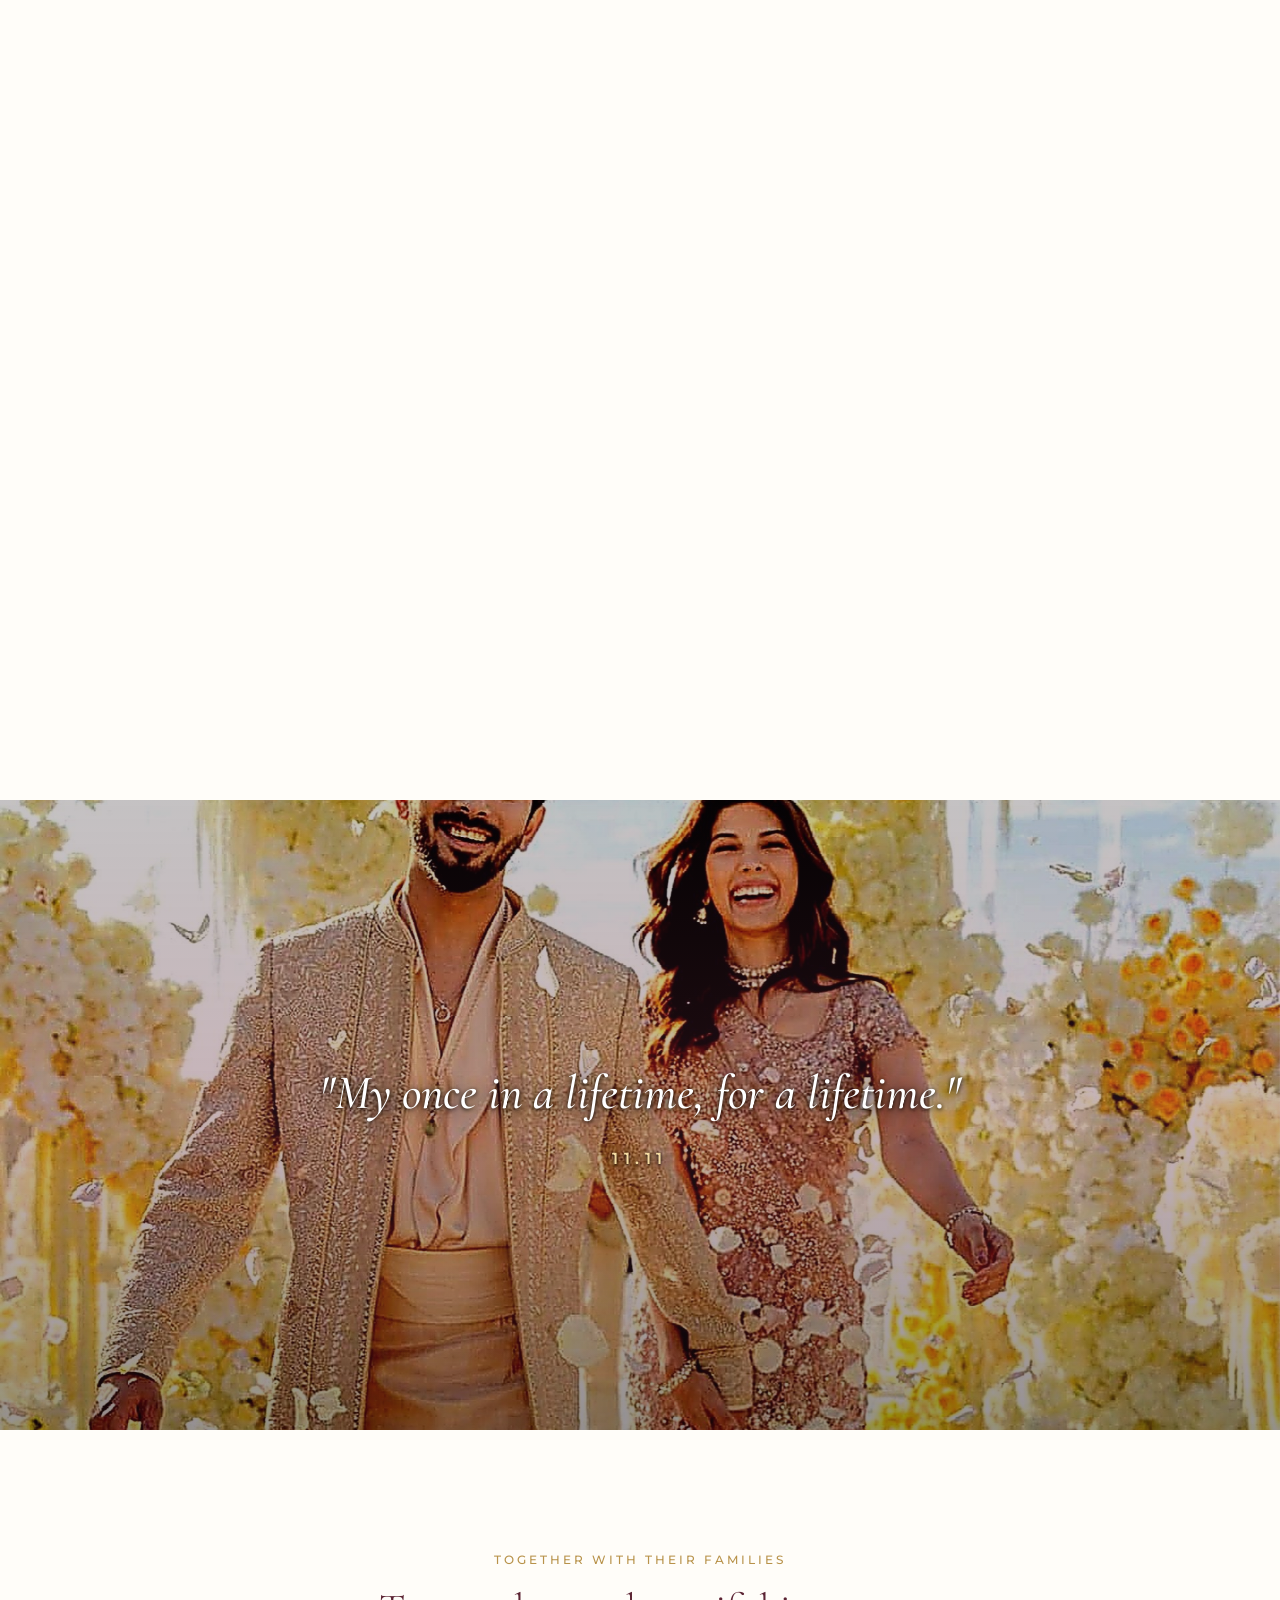
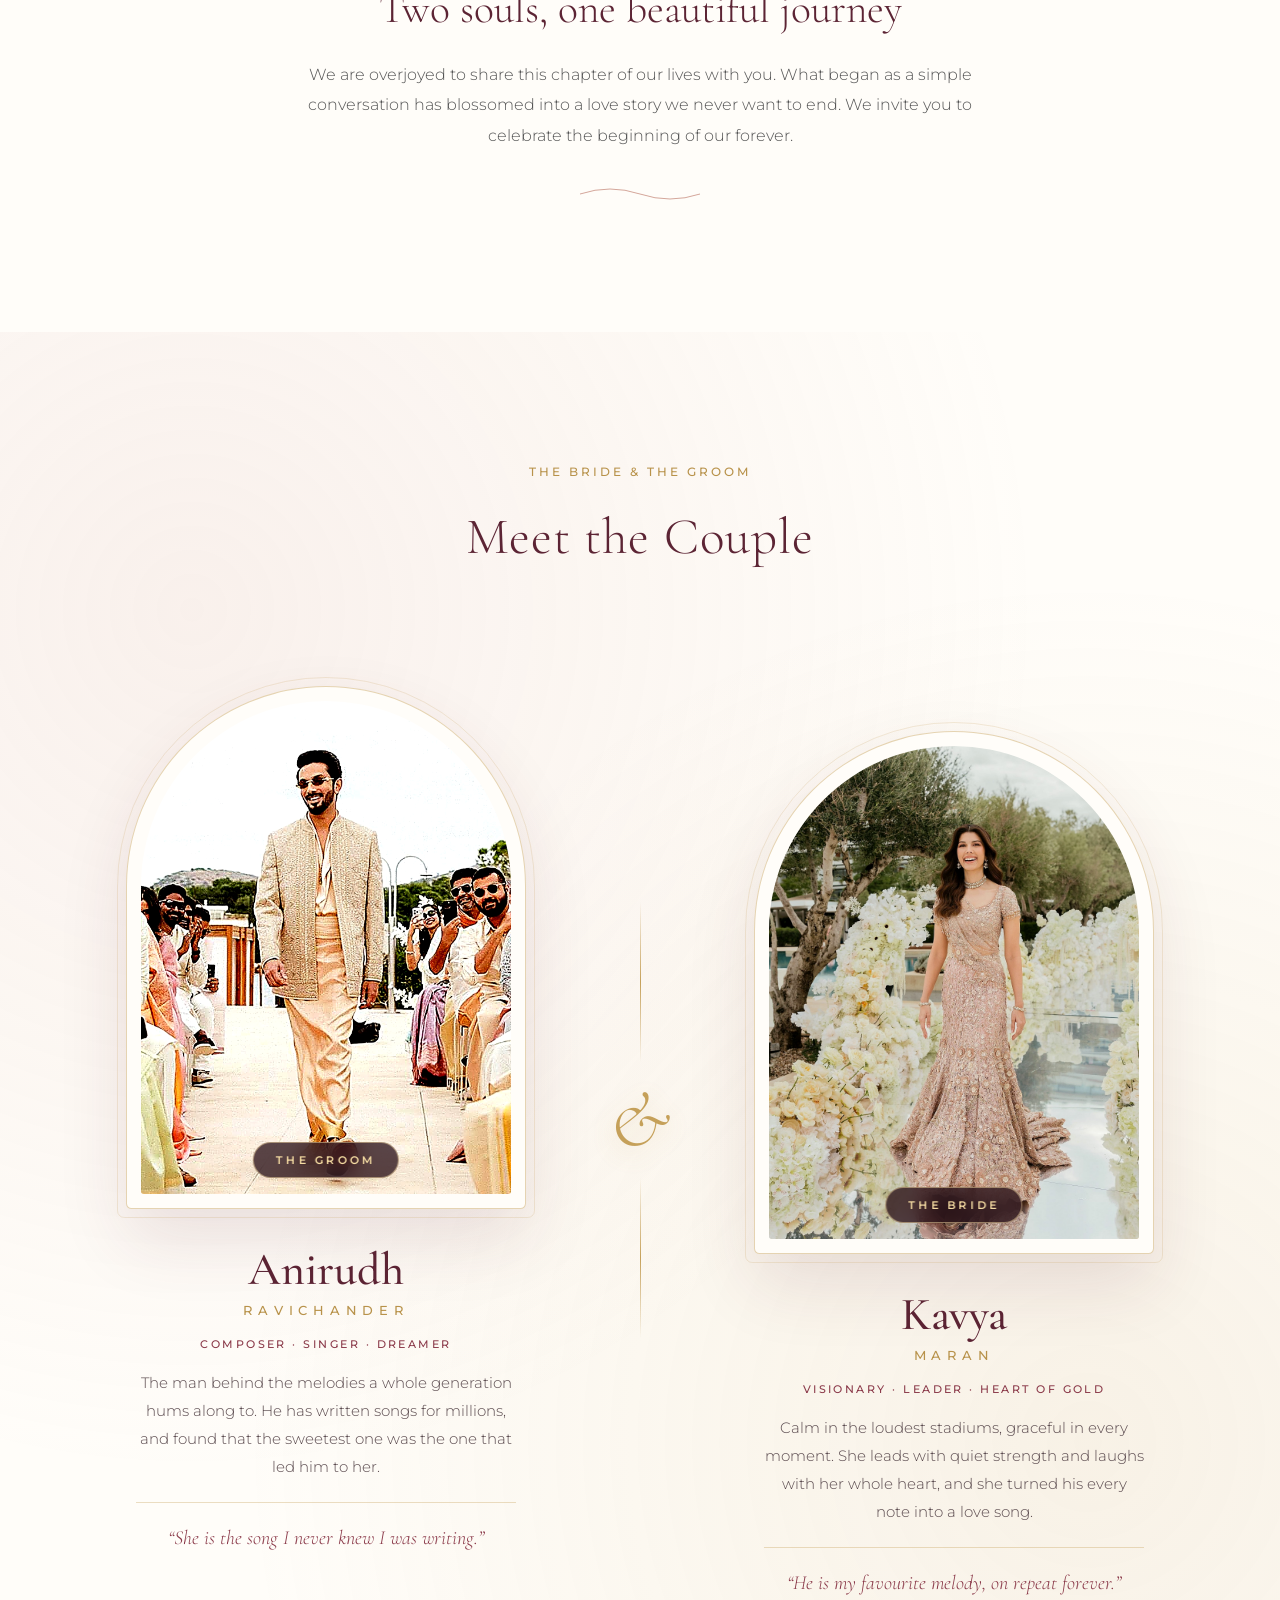
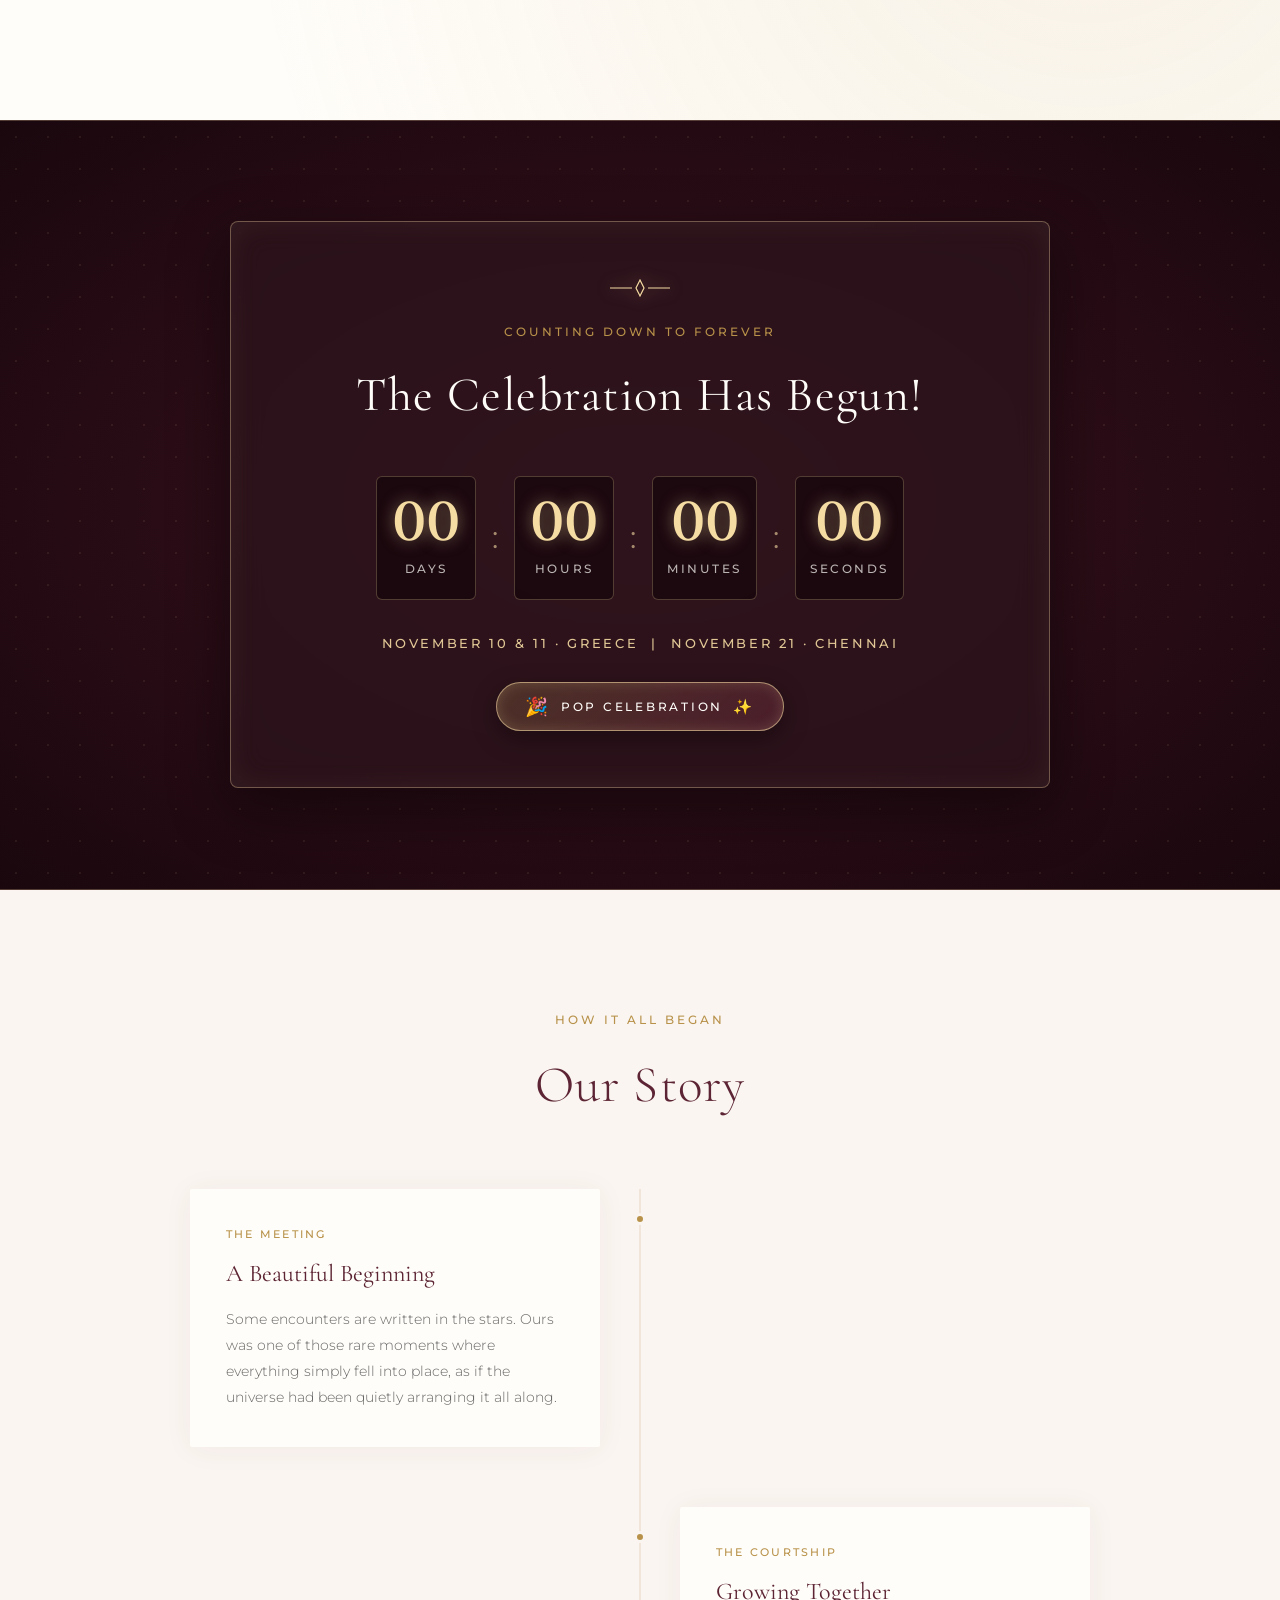
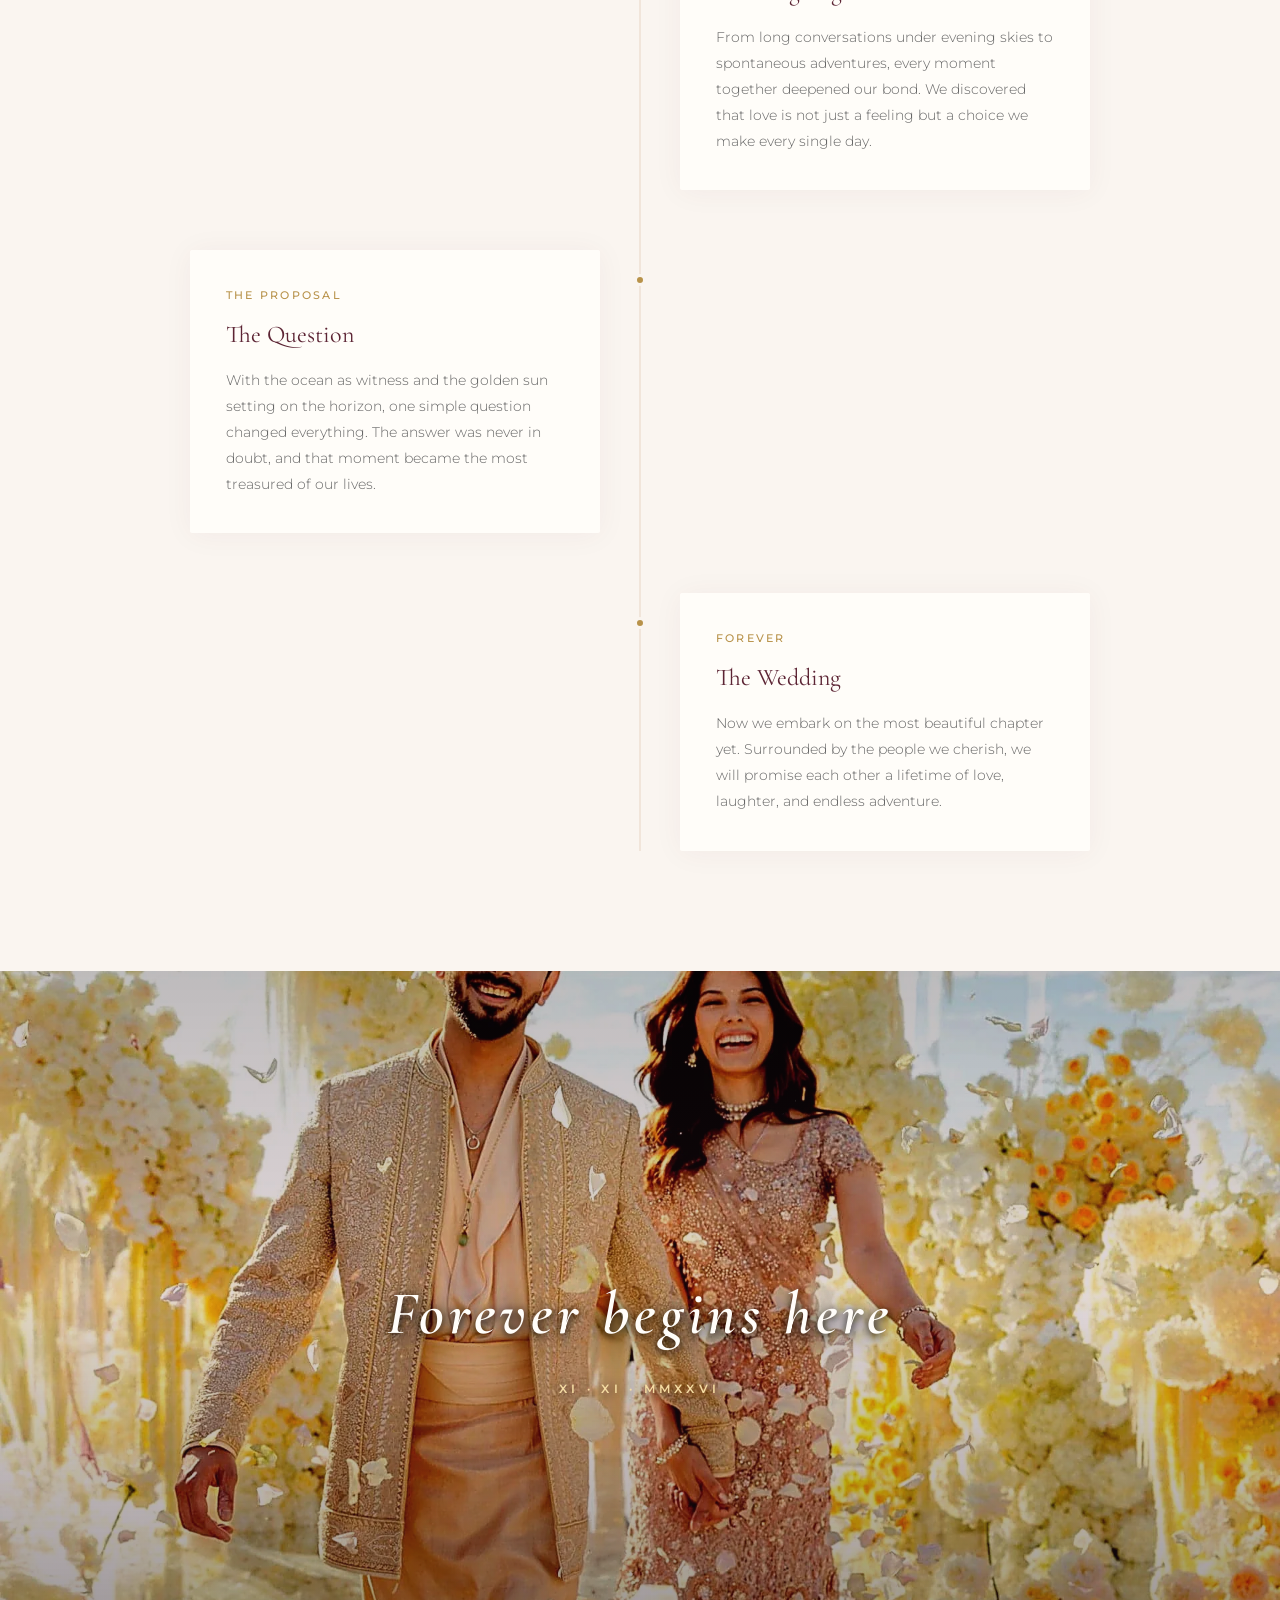
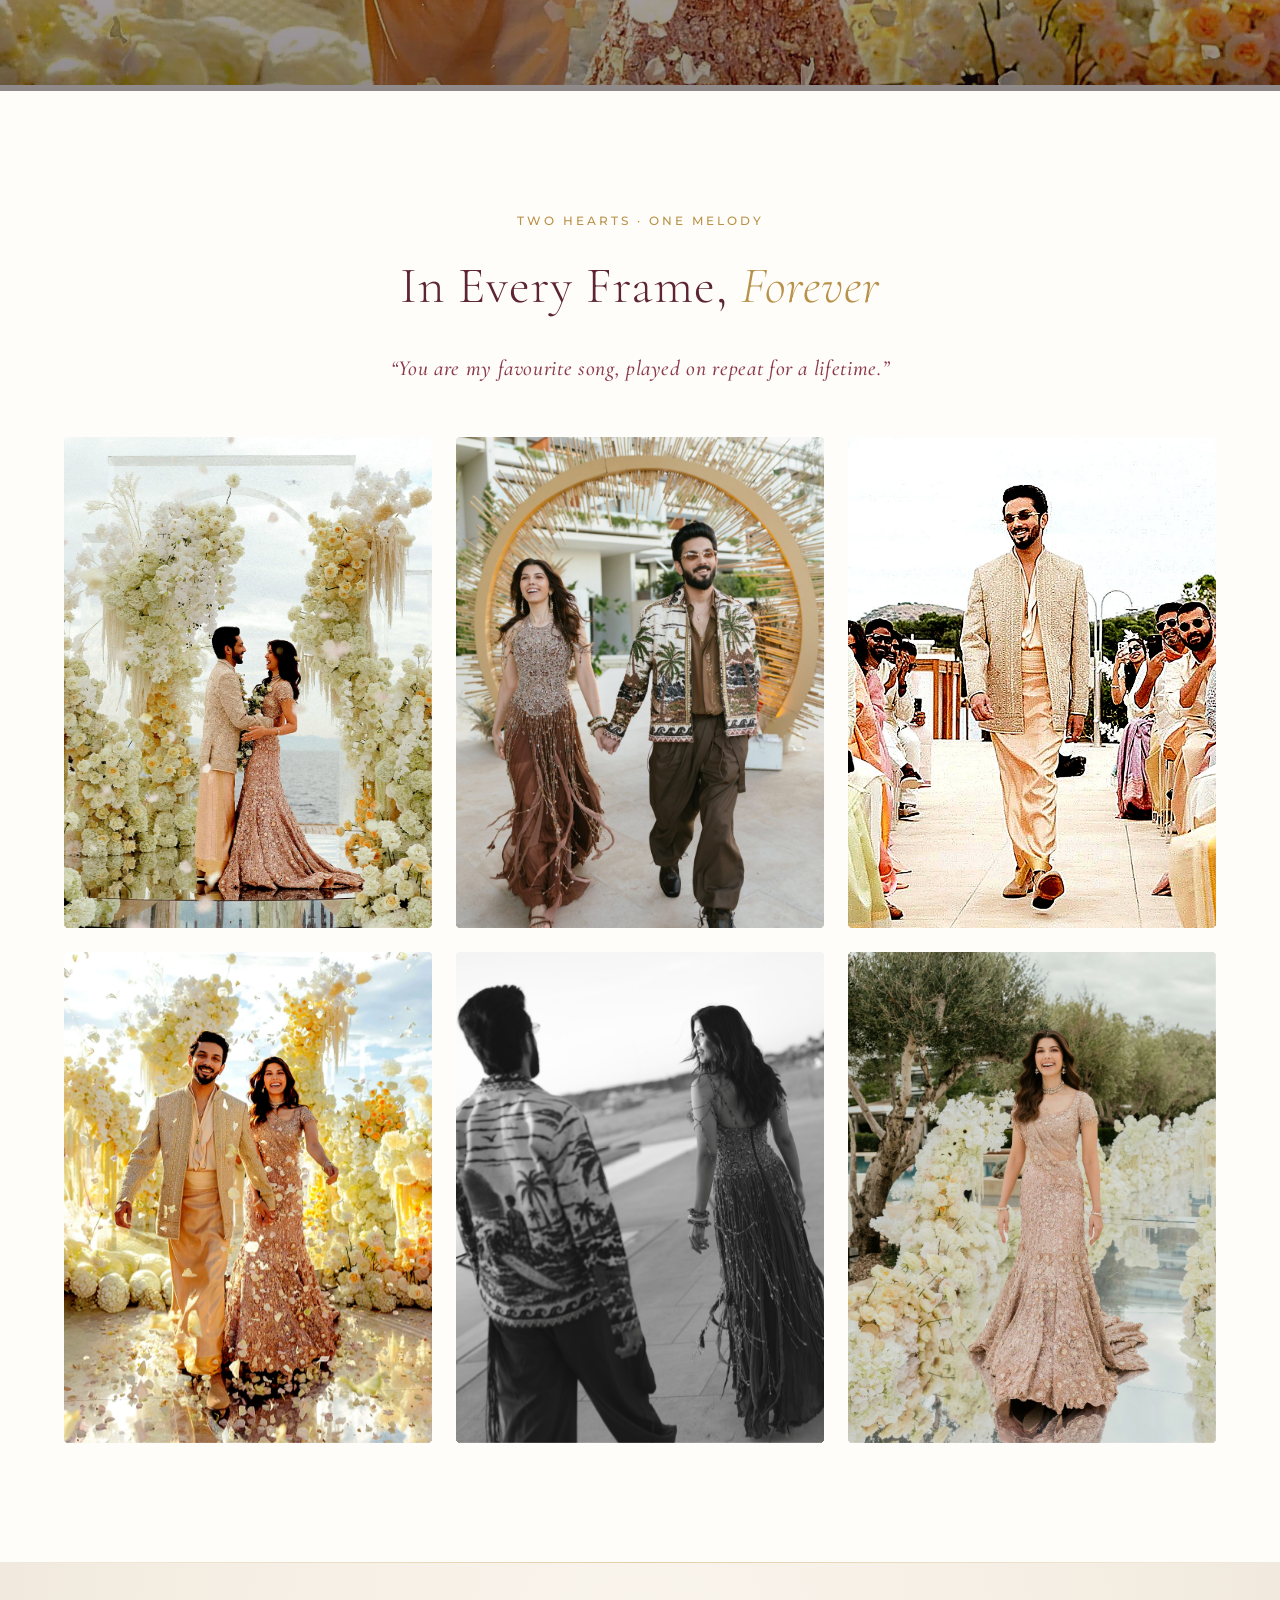
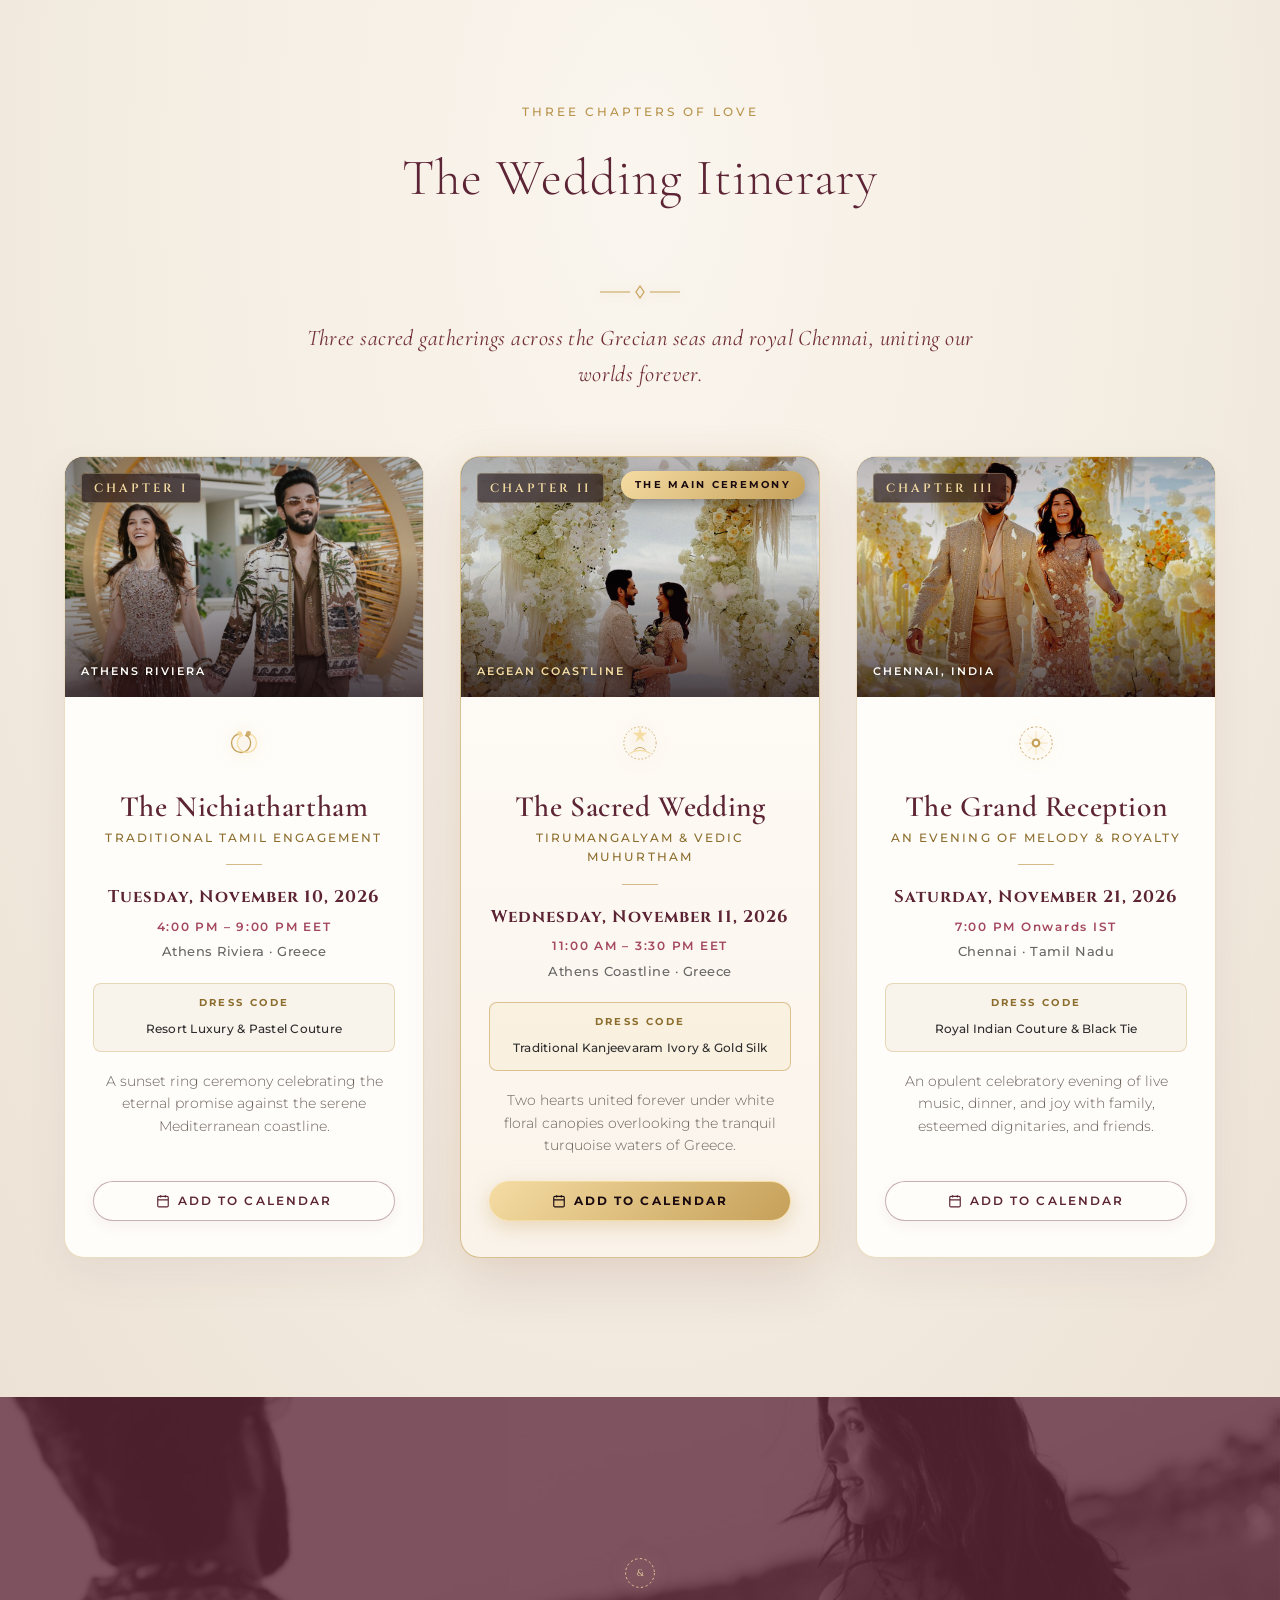
==== commit d4ca695c: "feat: ultra-luxury editorial aesthetic redesign for wedding itinerary events section" ====
--- a/index.html
+++ b/index.html
@@ -442,74 +442,142 @@
   <!-- Events Section -->
   <section class="events" id="events">
     <div class="container">
-      <p class="section-label reveal reveal--fade">Join the Celebration</p>
-      <h2 class="section-title reveal reveal--slide-up">Wedding Itinerary</h2>
+      <div class="events__header text-center">
+        <p class="section-label reveal reveal--fade">Three Chapters of Love</p>
+        <h2 class="section-title reveal reveal--slide-up">The Wedding Itinerary</h2>
+        <div class="events__ornament reveal reveal--scale" aria-hidden="true">
+          <svg width="80" height="20" viewBox="0 0 80 20" fill="none">
+            <path d="M0 10 H30 M50 10 H80 M40 4 L44 10 L40 16 L36 10 Z" stroke="#C5A059" stroke-width="1.2"/>
+          </svg>
+        </div>
+        <p class="events__subtitle reveal reveal--fade" data-delay="0.1">Three sacred gatherings across the Grecian seas and royal Chennai, uniting our worlds forever.</p>
+      </div>
+
       <div class="events__grid">
-        <!-- Event 1: Engagement -->
-        <div class="events__card reveal reveal--slide-up tilt-card" data-delay="0">
-          <span class="events__badge">Greece Destination</span>
-          <div class="events__icon">
-            <svg width="36" height="36" viewBox="0 0 24 24" fill="none" stroke="currentColor" stroke-width="1.3">
-              <circle cx="12" cy="12" r="10"/><path d="M12 6v6l4 2"/>
-            </svg>
-          </div>
-          <h3 class="events__card-title">Engagement</h3>
-          <p class="events__card-date">November 10, 2026</p>
-          <p class="events__card-loc">Athens Riviera · Greece</p>
-          <div class="events__card-attire">
-            <span class="attire-label">Attire</span>
-            <span class="attire-val">Resort Luxury &amp; Pastel Couture</span>
-          </div>
-          <p class="events__card-text">Traditional Tamil Nichiathartham ceremony celebrating the promise of a lifetime against the serene backdrop of Greece.</p>
-          <button type="button" class="events__cal-btn" data-event-title="Anirudh &amp; Kavya Engagement (Nichiathartham)" data-event-loc="Athens Riviera, Greece" data-event-desc="Traditional Tamil Nichiathartham ceremony" data-event-start="20261110T160000Z" data-event-end="20261110T210000Z">
-            <svg width="14" height="14" viewBox="0 0 24 24" fill="none" stroke="currentColor" stroke-width="2"><rect x="3" y="4" width="18" height="18" rx="2"/><path d="M16 2v4M8 2v4M3 10h18"/></svg>
-            Add to Calendar
-          </button>
-        </div>
-
-        <!-- Event 2: The Wedding -->
-        <div class="events__card events__card--featured reveal reveal--slide-up tilt-card" data-delay="0.15">
-          <span class="events__badge events__badge--royal">The Main Ceremony</span>
-          <div class="events__icon">
-            <svg width="36" height="36" viewBox="0 0 24 24" fill="none" stroke="currentColor" stroke-width="1.3">
-              <path d="M20.84 4.61a5.5 5.5 0 0 0-7.78 0L12 5.67l-1.06-1.06a5.5 5.5 0 0 0-7.78 7.78l1.06 1.06L12 21.23l7.78-7.78 1.06-1.06a5.5 5.5 0 0 0 0-7.78z"/>
-            </svg>
-          </div>
-          <h3 class="events__card-title">The Wedding</h3>
-          <p class="events__card-date">November 11, 2026</p>
-          <p class="events__card-loc">Athens Coastline · Greece</p>
-          <div class="events__card-attire">
-            <span class="attire-label">Attire</span>
-            <span class="attire-val">Traditional Ivory &amp; Gold Silk</span>
-          </div>
-          <p class="events__card-text">The sacred ceremony where two hearts unite under floral arches overlooking the Aegean Sea.</p>
-          <button type="button" class="events__cal-btn events__cal-btn--royal" data-event-title="Anirudh &amp; Kavya Wedding Ceremony" data-event-loc="Athens, Greece" data-event-desc="The Sacred Wedding Ceremony overlooking the Aegean Sea" data-event-start="20261111T110000Z" data-event-end="20261111T160000Z">
-            <svg width="14" height="14" viewBox="0 0 24 24" fill="none" stroke="currentColor" stroke-width="2"><rect x="3" y="4" width="18" height="18" rx="2"/><path d="M16 2v4M8 2v4M3 10h18"/></svg>
-            Add to Calendar
-          </button>
-        </div>
-
-        <!-- Event 3: Grand Reception -->
-        <div class="events__card reveal reveal--slide-up tilt-card" data-delay="0.3">
-          <span class="events__badge">Chennai Celebration</span>
-          <div class="events__icon">
-            <svg width="36" height="36" viewBox="0 0 24 24" fill="none" stroke="currentColor" stroke-width="1.3">
-              <path d="M9 18l6-6-6-6"/><path d="M4 12a8 8 0 1 1 16 0 8 8 0 0 1-16 0z"/>
-            </svg>
-          </div>
-          <h3 class="events__card-title">Grand Reception</h3>
-          <p class="events__card-date">November 21, 2026</p>
-          <p class="events__card-loc">Chennai · Tamil Nadu</p>
-          <div class="events__card-attire">
-            <span class="attire-label">Attire</span>
-            <span class="attire-val">Royal Indian Formals &amp; Black Tie</span>
-          </div>
-          <p class="events__card-text">An elegant evening of dinner, music, and celebration with family, esteemed luminaries, and dear friends.</p>
-          <button type="button" class="events__cal-btn" data-event-title="Anirudh &amp; Kavya Grand Wedding Reception" data-event-loc="Chennai, India" data-event-desc="Grand Wedding Reception celebrating Anirudh & Kavya" data-event-start="20261121T190000Z" data-event-end="20261121T233000Z">
-            <svg width="14" height="14" viewBox="0 0 24 24" fill="none" stroke="currentColor" stroke-width="2"><rect x="3" y="4" width="18" height="18" rx="2"/><path d="M16 2v4M8 2v4M3 10h18"/></svg>
-            Add to Calendar
-          </button>
-        </div>
+        <!-- Event 1: Engagement (Nichiathartham) -->
+        <article class="events__card reveal reveal--slide-up tilt-card" data-delay="0">
+          <div class="events__card-media">
+            <img src="images/couple-boho.jpg" alt="Anirudh &amp; Kavya pre-wedding by the Aegean Coast" loading="lazy">
+            <div class="events__card-media-overlay"></div>
+            <span class="events__card-num">CHAPTER I</span>
+            <span class="events__card-chip">Athens Riviera</span>
+          </div>
+          <div class="events__card-body">
+            <div class="events__card-crest" aria-hidden="true">
+              <svg width="44" height="44" viewBox="0 0 60 60" fill="none">
+                <circle cx="26" cy="30" r="13" stroke="#C5A059" stroke-width="1.8" fill="none"/>
+                <circle cx="34" cy="30" r="13" stroke="#F5DCA3" stroke-width="1.8" fill="none"/>
+                <path d="M22 20 Q18 12 26 14 Q30 20 26 22" fill="#F5DCA3" opacity="0.8"/>
+                <path d="M38 20 Q42 12 34 14 Q30 20 34 22" fill="#C5A059" opacity="0.8"/>
+                <circle cx="30" cy="17" r="2.5" fill="#FFFDF9"/>
+              </svg>
+            </div>
+            <h3 class="events__card-title">The Nichiathartham</h3>
+            <p class="events__card-subtitle">Traditional Tamil Engagement</p>
+            <div class="events__card-divider"></div>
+            
+            <div class="events__meta-row">
+              <span class="events__meta-date">Tuesday, November 10, 2026</span>
+              <span class="events__meta-time">4:00 PM – 9:00 PM EET</span>
+              <span class="events__meta-loc">Athens Riviera · Greece</span>
+            </div>
+
+            <div class="events__card-attire">
+              <span class="attire-label">DRESS CODE</span>
+              <span class="attire-val">Resort Luxury &amp; Pastel Couture</span>
+            </div>
+
+            <p class="events__card-text">A sunset ring ceremony celebrating the eternal promise against the serene Mediterranean coastline.</p>
+
+            <button type="button" class="events__cal-btn" data-event-title="Anirudh &amp; Kavya Engagement (Nichiathartham)" data-event-loc="Athens Riviera, Greece" data-event-desc="Traditional Tamil Nichiathartham ceremony" data-event-start="20261110T160000Z" data-event-end="20261110T210000Z">
+              <svg width="14" height="14" viewBox="0 0 24 24" fill="none" stroke="currentColor" stroke-width="2"><rect x="3" y="4" width="18" height="18" rx="2"/><path d="M16 2v4M8 2v4M3 10h18"/></svg>
+              <span>Add to Calendar</span>
+            </button>
+          </div>
+        </article>
+
+        <!-- Event 2: The Sacred Wedding Ceremony -->
+        <article class="events__card events__card--featured reveal reveal--slide-up tilt-card" data-delay="0.15">
+          <div class="events__card-ribbon">The Main Ceremony</div>
+          <div class="events__card-media">
+            <img src="images/hero-couple.webp" alt="Anirudh &amp; Kavya under wedding floral canopy" loading="lazy">
+            <div class="events__card-media-overlay"></div>
+            <span class="events__card-num">CHAPTER II</span>
+            <span class="events__card-chip events__card-chip--gold">Aegean Coastline</span>
+          </div>
+          <div class="events__card-body">
+            <div class="events__card-crest" aria-hidden="true">
+              <svg width="44" height="44" viewBox="0 0 60 60" fill="none">
+                <path d="M30 8 L32 16 L40 16 L33 21 L36 29 L30 24 L24 29 L27 21 L20 16 L28 16 Z" fill="#F5DCA3"/>
+                <circle cx="30" cy="30" r="22" stroke="#C5A059" stroke-width="1.2" stroke-dasharray="2 3"/>
+                <path d="M16 44 Q30 36 44 44" stroke="#F5DCA3" stroke-width="1.6" fill="none"/>
+                <path d="M22 40 Q30 32 38 40" stroke="#C5A059" stroke-width="1.2" fill="none"/>
+              </svg>
+            </div>
+            <h3 class="events__card-title">The Sacred Wedding</h3>
+            <p class="events__card-subtitle">Tirumangalyam &amp; Vedic Muhurtham</p>
+            <div class="events__card-divider"></div>
+
+            <div class="events__meta-row">
+              <span class="events__meta-date">Wednesday, November 11, 2026</span>
+              <span class="events__meta-time">11:00 AM – 3:30 PM EET</span>
+              <span class="events__meta-loc">Athens Coastline · Greece</span>
+            </div>
+
+            <div class="events__card-attire events__card-attire--gold">
+              <span class="attire-label">DRESS CODE</span>
+              <span class="attire-val">Traditional Kanjeevaram Ivory &amp; Gold Silk</span>
+            </div>
+
+            <p class="events__card-text">Two hearts united forever under white floral canopies overlooking the tranquil turquoise waters of Greece.</p>
+
+            <button type="button" class="events__cal-btn events__cal-btn--royal" data-event-title="Anirudh &amp; Kavya Wedding Ceremony" data-event-loc="Athens, Greece" data-event-desc="The Sacred Wedding Ceremony overlooking the Aegean Sea" data-event-start="20261111T110000Z" data-event-end="20261111T160000Z">
+              <svg width="14" height="14" viewBox="0 0 24 24" fill="none" stroke="currentColor" stroke-width="2"><rect x="3" y="4" width="18" height="18" rx="2"/><path d="M16 2v4M8 2v4M3 10h18"/></svg>
+              <span>Add to Calendar</span>
+            </button>
+          </div>
+        </article>
+
+        <!-- Event 3: Grand Reception (Chennai) -->
+        <article class="events__card reveal reveal--slide-up tilt-card" data-delay="0.3">
+          <div class="events__card-media">
+            <img src="images/couple-walk.webp" alt="Anirudh &amp; Kavya walking through flower petals" loading="lazy">
+            <div class="events__card-media-overlay"></div>
+            <span class="events__card-num">CHAPTER III</span>
+            <span class="events__card-chip">Chennai, India</span>
+          </div>
+          <div class="events__card-body">
+            <div class="events__card-crest" aria-hidden="true">
+              <svg width="44" height="44" viewBox="0 0 60 60" fill="none">
+                <circle cx="30" cy="30" r="22" stroke="#C5A059" stroke-width="1.2" stroke-dasharray="3 3"/>
+                <path d="M30 14 L30 46 M14 30 L46 30 M19 19 L41 41 M19 41 L41 19" stroke="#F5DCA3" stroke-width="1.2" opacity="0.8"/>
+                <circle cx="30" cy="30" r="6" fill="#C5A059"/>
+                <circle cx="30" cy="30" r="3" fill="#FFFDF9"/>
+              </svg>
+            </div>
+            <h3 class="events__card-title">The Grand Reception</h3>
+            <p class="events__card-subtitle">An Evening of Melody &amp; Royalty</p>
+            <div class="events__card-divider"></div>
+
+            <div class="events__meta-row">
+              <span class="events__meta-date">Saturday, November 21, 2026</span>
+              <span class="events__meta-time">7:00 PM Onwards IST</span>
+              <span class="events__meta-loc">Chennai · Tamil Nadu</span>
+            </div>
+
+            <div class="events__card-attire">
+              <span class="attire-label">DRESS CODE</span>
+              <span class="attire-val">Royal Indian Couture &amp; Black Tie</span>
+            </div>
+
+            <p class="events__card-text">An opulent celebratory evening of live music, dinner, and joy with family, esteemed dignitaries, and friends.</p>
+
+            <button type="button" class="events__cal-btn" data-event-title="Anirudh &amp; Kavya Grand Wedding Reception" data-event-loc="Chennai, India" data-event-desc="Grand Wedding Reception celebrating Anirudh & Kavya" data-event-start="20261121T190000Z" data-event-end="20261121T233000Z">
+              <svg width="14" height="14" viewBox="0 0 24 24" fill="none" stroke="currentColor" stroke-width="2"><rect x="3" y="4" width="18" height="18" rx="2"/><path d="M16 2v4M8 2v4M3 10h18"/></svg>
+              <span>Add to Calendar</span>
+            </button>
+          </div>
+        </article>
       </div>
     </div>
   </section>
--- a/styles.css
+++ b/styles.css
@@ -1010,88 +1010,341 @@
   transform: translateY(0);
 }
 
-/* ---------- Events ---------- */
+/* ---------- Events Section (Aesthetic Royal Itinerary) ---------- */
 .events {
-  padding: 120px 0;
-  background: #FAF5F0;
+  position: relative;
+  padding: 140px 0;
+  background: radial-gradient(ellipse at 50% 15%, #FAF5EE 0%, #F4EDE2 55%, #ECE2D5 100%);
+  overflow: hidden;
+}
+
+.events::before {
+  content: '';
+  position: absolute;
+  top: 0;
+  left: 0;
+  right: 0;
+  height: 1px;
+  background: linear-gradient(90deg, transparent, rgba(197, 160, 89, 0.45), transparent);
+}
+
+.events__header {
+  text-align: center;
+  max-width: 720px;
+  margin: 0 auto 64px;
+}
+
+.events__ornament {
+  margin: 14px auto 18px;
+  display: flex;
+  justify-content: center;
+  filter: drop-shadow(0 1px 4px rgba(197, 160, 89, 0.3));
+}
+
+.events__subtitle {
+  font-family: 'Cormorant Garamond', serif;
+  font-size: clamp(1.15rem, 2.2vw, 1.4rem);
+  font-weight: 400;
+  font-style: italic;
+  color: #722F37;
+  line-height: 1.6;
+  letter-spacing: 0.02em;
 }
 
 .events__grid {
   display: grid;
   grid-template-columns: repeat(3, 1fr);
-  gap: 32px;
-  max-width: 1000px;
+  gap: 36px;
+  max-width: 1180px;
   margin: 0 auto;
-}
-
+  align-items: stretch;
+}
+
+/* Luxury Arched Invitation Card */
 .events__card {
+  position: relative;
   background: #FFFDF9;
-  padding: 48px 36px;
+  border-radius: 20px;
+  border: 1px solid rgba(197, 160, 89, 0.35);
+  box-shadow: 0 16px 45px rgba(92, 36, 52, 0.06), 0 2px 6px rgba(0, 0, 0, 0.02);
+  display: flex;
+  flex-direction: column;
+  overflow: hidden;
+  transition: transform 0.45s cubic-bezier(0.23, 1, 0.32, 1),
+              box-shadow 0.45s cubic-bezier(0.23, 1, 0.32, 1),
+              border-color 0.45s ease;
+}
+
+.events__card:hover {
+  transform: translateY(-10px);
+  box-shadow: 0 25px 65px rgba(92, 36, 52, 0.15), 0 0 25px rgba(197, 160, 89, 0.2);
+  border-color: rgba(197, 160, 89, 0.7);
+}
+
+/* Featured Centerpiece (The Wedding Ceremony) */
+.events__card--featured {
+  background: linear-gradient(180deg, #FFFDF9 0%, #FAF3EA 100%);
+  border: 1.5px solid rgba(197, 160, 89, 0.65);
+  box-shadow: 0 22px 60px rgba(92, 36, 52, 0.12), 0 0 30px rgba(245, 220, 163, 0.25);
+  transform: translateY(-6px);
+}
+
+.events__card--featured:hover {
+  transform: translateY(-16px);
+  box-shadow: 0 30px 80px rgba(92, 36, 52, 0.2), 0 0 40px rgba(197, 160, 89, 0.4);
+}
+
+.events__card-ribbon {
+  position: absolute;
+  top: 14px;
+  right: 14px;
+  z-index: 4;
+  background: linear-gradient(135deg, #F5DCA3 0%, #C5A059 100%);
+  color: #1A0A10;
+  font-family: 'Montserrat', sans-serif;
+  font-size: 0.65rem;
+  font-weight: 700;
+  letter-spacing: 0.22em;
+  text-transform: uppercase;
+  padding: 5px 14px;
+  border-radius: 20px;
+  box-shadow: 0 4px 14px rgba(0, 0, 0, 0.3);
+}
+
+/* Arched Media Header */
+.events__card-media {
+  position: relative;
+  width: 100%;
+  height: 240px;
+  overflow: hidden;
+  background: #1A0A10;
+}
+
+.events__card-media img {
+  width: 100%;
+  height: 100%;
+  object-fit: cover;
+  object-position: center 30%;
+  transition: transform 0.8s cubic-bezier(0.23, 1, 0.32, 1);
+}
+
+.events__card:hover .events__card-media img {
+  transform: scale(1.08);
+}
+
+.events__card-media-overlay {
+  position: absolute;
+  inset: 0;
+  background: linear-gradient(
+    180deg,
+    rgba(26, 10, 16, 0.3) 0%,
+    rgba(26, 10, 16, 0.1) 40%,
+    rgba(26, 10, 16, 0.75) 100%
+  );
+}
+
+.events__card-num {
+  position: absolute;
+  top: 16px;
+  left: 16px;
+  z-index: 3;
+  font-family: 'Cinzel', serif;
+  font-size: 0.75rem;
+  font-weight: 600;
+  letter-spacing: 0.25em;
+  color: #F5DCA3;
+  background: rgba(26, 10, 16, 0.6);
+  backdrop-filter: blur(8px);
+  -webkit-backdrop-filter: blur(8px);
+  padding: 4px 12px;
+  border-radius: 4px;
+  border: 1px solid rgba(245, 220, 163, 0.3);
+}
+
+.events__card-chip {
+  position: absolute;
+  bottom: 16px;
+  left: 16px;
+  z-index: 3;
+  font-family: 'Montserrat', sans-serif;
+  font-size: 0.7rem;
+  font-weight: 600;
+  letter-spacing: 0.18em;
+  text-transform: uppercase;
+  color: #FFFDF9;
+  text-shadow: 0 2px 6px rgba(0, 0, 0, 0.8);
+}
+
+.events__card-chip--gold {
+  color: #F5DCA3;
+}
+
+/* Card Body */
+.events__card-body {
+  padding: 32px 28px 36px;
+  display: flex;
+  flex-direction: column;
+  flex: 1;
   text-align: center;
-  border-radius: 2px;
-  box-shadow: 0 2px 30px rgba(92, 36, 52, 0.04);
-  transition: transform 0.4s cubic-bezier(0.23, 1, 0.32, 1),
-              box-shadow 0.4s cubic-bezier(0.23, 1, 0.32, 1);
-}
-
-.events__card:hover {
-  transform: translateY(-8px);
-  box-shadow: 0 20px 60px rgba(92, 36, 52, 0.12);
-}
-
-.events__card--featured {
+  position: relative;
+}
+
+.events__card-crest {
+  margin: -8px auto 16px;
+  filter: drop-shadow(0 2px 8px rgba(197, 160, 89, 0.35));
+  transition: transform 0.4s ease;
+}
+
+.events__card:hover .events__card-crest {
+  transform: scale(1.1) rotate(4deg);
+}
+
+.events__card-title {
+  font-family: 'Cormorant Garamond', serif;
+  font-size: 1.85rem;
+  font-weight: 600;
+  color: #5C2434;
+  letter-spacing: 0.02em;
+  line-height: 1.2;
+  margin-bottom: 4px;
+}
+
+.events__card-subtitle {
+  font-family: 'Montserrat', sans-serif;
+  font-size: 0.72rem;
+  font-weight: 500;
+  letter-spacing: 0.18em;
+  text-transform: uppercase;
+  color: #8C6D2D;
+  margin-bottom: 16px;
+}
+
+.events__card-divider {
+  width: 36px;
+  height: 1px;
+  background: #C5A059;
+  margin: 0 auto 18px;
+  opacity: 0.7;
+}
+
+/* Meta Row */
+.events__meta-row {
+  margin-bottom: 20px;
+  display: flex;
+  flex-direction: column;
+  gap: 4px;
+}
+
+.events__meta-date {
+  font-family: 'Cinzel', serif;
+  font-size: 1.05rem;
+  font-weight: 700;
+  color: #5C2434;
+  letter-spacing: 0.06em;
+}
+
+.events__meta-time {
+  font-family: 'Montserrat', sans-serif;
+  font-size: 0.78rem;
+  font-weight: 600;
+  letter-spacing: 0.14em;
+  color: #A3485E;
+}
+
+.events__meta-loc {
+  font-family: 'Montserrat', sans-serif;
+  font-size: 0.8rem;
+  font-weight: 500;
+  color: #666;
+  letter-spacing: 0.04em;
+}
+
+/* Attire Box */
+.events__card-attire {
+  background: rgba(245, 238, 227, 0.65);
+  border: 1px solid rgba(197, 160, 89, 0.35);
+  border-radius: 8px;
+  padding: 10px 14px;
+  margin-bottom: 18px;
+  text-align: center;
+}
+
+.events__card-attire--gold {
+  background: rgba(245, 220, 163, 0.18);
+  border-color: rgba(197, 160, 89, 0.6);
+}
+
+.attire-label {
+  display: block;
+  font-family: 'Montserrat', sans-serif;
+  font-size: 0.62rem;
+  font-weight: 700;
+  letter-spacing: 0.24em;
+  text-transform: uppercase;
+  color: #8C6D2D;
+  margin-bottom: 3px;
+}
+
+.attire-val {
+  font-family: 'Montserrat', sans-serif;
+  font-size: 0.78rem;
+  font-weight: 500;
+  color: #2C2C2C;
+  letter-spacing: 0.02em;
+}
+
+.events__card-text {
+  font-size: 0.85rem;
+  color: #6A605A;
+  line-height: 1.65;
+  margin-bottom: 24px;
+  flex: 1;
+}
+
+/* Calendar Button */
+.events__cal-btn {
+  margin-top: auto;
+  display: inline-flex;
+  align-items: center;
+  justify-content: center;
+  gap: 8px;
+  padding: 12px 24px;
+  background: #FFFDF9;
+  color: #5C2434;
+  border: 1px solid rgba(92, 36, 52, 0.35);
+  border-radius: 50px;
+  font-family: 'Montserrat', sans-serif;
+  font-size: 0.74rem;
+  font-weight: 600;
+  letter-spacing: 0.18em;
+  text-transform: uppercase;
+  cursor: pointer;
+  box-shadow: 0 4px 14px rgba(92, 36, 52, 0.06);
+  transition: all 0.3s cubic-bezier(0.23, 1, 0.32, 1);
+}
+
+.events__cal-btn:hover {
   background: #5C2434;
   color: #FFFDF9;
-}
-
-.events__card--featured .events__card-title {
-  color: #FFFDF9;
-}
-
-.events__card--featured .events__card-detail {
-  color: rgba(255, 253, 249, 0.8);
-}
-
-.events__card--featured .events__card-text {
-  color: rgba(255, 253, 249, 0.7);
-}
-
-.events__card--featured .events__icon {
-  color: #D4A69A;
-}
-
-.events__icon {
-  color: #B8924A;
-  margin-bottom: 24px;
-  transition: transform 0.4s cubic-bezier(0.23, 1, 0.32, 1);
-}
-
-.events__card:hover .events__icon {
-  transform: scale(1.15) rotate(5deg);
-}
-
-.events__card-title {
-  font-family: 'Cormorant Garamond', serif;
-  font-size: 1.6rem;
-  font-weight: 400;
-  color: #5C2434;
-  margin-bottom: 20px;
-}
-
-.events__card-detail {
-  font-family: 'Montserrat', sans-serif;
-  font-size: 0.82rem;
-  font-weight: 400;
-  color: #888;
-  margin-bottom: 4px;
-  letter-spacing: 0.04em;
-}
-
-.events__card-text {
-  font-size: 0.88rem;
-  color: #666;
-  line-height: 1.7;
-  margin-top: 16px;
+  border-color: #5C2434;
+  transform: translateY(-2px);
+  box-shadow: 0 8px 24px rgba(92, 36, 52, 0.25);
+}
+
+.events__cal-btn--royal {
+  background: linear-gradient(135deg, #F5DCA3 0%, #C5A059 100%);
+  color: #1A0A10;
+  border: 1px solid #F5DCA3;
+  box-shadow: 0 6px 20px rgba(197, 160, 89, 0.35);
+  font-weight: 700;
+}
+
+.events__cal-btn--royal:hover {
+  background: linear-gradient(135deg, #FFFFFF 0%, #F5DCA3 100%);
+  color: #1A0A10;
+  border-color: #FFFFFF;
+  transform: translateY(-2px);
+  box-shadow: 0 10px 28px rgba(197, 160, 89, 0.5);
 }
 
 /* ---------- Quote Section ---------- */
@@ -1601,6 +1854,79 @@
   letter-spacing: 0.2em;
   text-transform: uppercase;
   color: rgba(245, 220, 163, 0.9);
+}
+
+/* ---------- Celebratory Popper Effect & Button ---------- */
+.countdown-popper-wrap {
+  margin-top: 28px;
+  display: flex;
+  justify-content: center;
+}
+
+.countdown-popper-btn {
+  display: inline-flex;
+  align-items: center;
+  gap: 10px;
+  padding: 12px 28px;
+  background: linear-gradient(135deg, rgba(197, 160, 89, 0.22) 0%, rgba(92, 36, 52, 0.65) 100%);
+  border: 1px solid rgba(245, 220, 163, 0.6);
+  border-radius: 50px;
+  color: #FFFDF9;
+  font-family: 'Montserrat', sans-serif;
+  font-size: 0.78rem;
+  font-weight: 500;
+  letter-spacing: 0.22em;
+  text-transform: uppercase;
+  cursor: pointer;
+  box-shadow: 0 8px 24px rgba(0, 0, 0, 0.35), inset 0 0 14px rgba(245, 220, 163, 0.18);
+  transition: all 0.3s cubic-bezier(0.23, 1, 0.32, 1);
+  position: relative;
+  overflow: hidden;
+  user-select: none;
+}
+
+.countdown-popper-btn::before {
+  content: '';
+  position: absolute;
+  top: 0;
+  left: -100%;
+  width: 100%;
+  height: 100%;
+  background: linear-gradient(90deg, transparent, rgba(245, 220, 163, 0.35), transparent);
+  transition: left 0.6s ease;
+}
+
+.countdown-popper-btn:hover::before {
+  left: 100%;
+}
+
+.countdown-popper-btn:hover {
+  transform: translateY(-2px) scale(1.04);
+  border-color: #F5DCA3;
+  box-shadow: 0 12px 32px rgba(197, 160, 89, 0.45), inset 0 0 20px rgba(245, 220, 163, 0.35);
+}
+
+.countdown-popper-btn:active,
+.countdown-popper-btn.popped {
+  transform: translateY(1px) scale(0.96);
+}
+
+.countdown-popper-btn .popper-icon {
+  font-size: 1.15rem;
+  display: inline-block;
+  animation: popperWiggle 2.2s ease-in-out infinite;
+}
+
+.countdown-popper-btn .popper-sparkle {
+  color: #F5DCA3;
+  font-size: 0.95rem;
+}
+
+@keyframes popperWiggle {
+  0%, 100% { transform: rotate(0deg) scale(1); }
+  25% { transform: rotate(-14deg) scale(1.18); }
+  50% { transform: rotate(12deg) scale(1.12); }
+  75% { transform: rotate(-8deg) scale(1.06); }
 }
 
 /* ---------- Gallery Subtitle & Lightbox Card Enhancements ---------- */
@@ -1828,127 +2154,7 @@
 .lightbox__nav--prev { left: -70px; }
 .lightbox__nav--next { right: -70px; }
 
-/* ---------- Events Section Elevated ---------- */
-.events__badge {
-  display: inline-block;
-  align-self: flex-start;
-  padding: 4px 14px;
-  background: rgba(92, 36, 52, 0.08);
-  border: 1px solid rgba(92, 36, 52, 0.2);
-  border-radius: 20px;
-  font-family: 'Montserrat', sans-serif;
-  font-size: 0.68rem;
-  font-weight: 600;
-  letter-spacing: 0.15em;
-  text-transform: uppercase;
-  color: #5C2434;
-  margin-bottom: 20px;
-}
-
-.events__badge--royal {
-  background: rgba(197, 160, 89, 0.15);
-  border-color: #C5A059;
-  color: #8C6D2D;
-}
-
-.events__card {
-  position: relative;
-  background: #FFFDF9;
-  border: 1px solid rgba(92, 36, 52, 0.08);
-  border-radius: 6px;
-  box-shadow: 0 10px 30px rgba(92, 36, 52, 0.04);
-  transition: transform 0.4s cubic-bezier(0.23, 1, 0.32, 1), box-shadow 0.4s ease, border-color 0.4s ease;
-  display: flex;
-  flex-direction: column;
-}
-
-.events__card:hover {
-  transform: translateY(-8px);
-  box-shadow: 0 20px 50px rgba(92, 36, 52, 0.12);
-  border-color: rgba(197, 160, 89, 0.4);
-}
-
-.events__card-date {
-  font-family: 'Cinzel', serif;
-  font-size: 1.15rem;
-  font-weight: 600;
-  color: #5C2434;
-  letter-spacing: 0.05em;
-  margin-bottom: 4px;
-}
-
-.events__card-loc {
-  font-family: 'Montserrat', sans-serif;
-  font-size: 0.85rem;
-  font-weight: 500;
-  color: #8C6D2D;
-  margin-bottom: 16px;
-}
-
-.events__card-attire {
-  background: #FAF5F0;
-  border-left: 2px solid #C5A059;
-  padding: 8px 12px;
-  border-radius: 0 4px 4px 0;
-  margin-bottom: 16px;
-  text-align: left;
-}
-
-.attire-label {
-  display: block;
-  font-family: 'Montserrat', sans-serif;
-  font-size: 0.65rem;
-  font-weight: 600;
-  text-transform: uppercase;
-  letter-spacing: 0.15em;
-  color: #8C6D2D;
-}
-
-.attire-val {
-  font-family: 'Montserrat', sans-serif;
-  font-size: 0.78rem;
-  color: #2C2C2C;
-  font-weight: 400;
-}
-
-.events__cal-btn {
-  margin-top: auto;
-  padding: 10px 18px;
-  background: transparent;
-  border: 1px solid rgba(92, 36, 52, 0.25);
-  border-radius: 4px;
-  font-family: 'Montserrat', sans-serif;
-  font-size: 0.72rem;
-  font-weight: 600;
-  letter-spacing: 0.15em;
-  text-transform: uppercase;
-  color: #5C2434;
-  cursor: pointer;
-  display: inline-flex;
-  align-items: center;
-  justify-content: center;
-  gap: 8px;
-  transition: all 0.3s ease;
-}
-
-.events__cal-btn:hover {
-  background: #5C2434;
-  color: #FFFDF9;
-  border-color: #5C2434;
-  transform: translateY(-2px);
-  box-shadow: 0 6px 18px rgba(92, 36, 52, 0.25);
-}
-
-.events__cal-btn--royal {
-  background: #5C2434;
-  color: #FFFDF9;
-  border-color: #5C2434;
-}
-
-.events__cal-btn--royal:hover {
-  background: #8B3A4A;
-  border-color: #8B3A4A;
-}
+
 
 /* ---------- Parallax Quote Crest ---------- */
 .quote-section__crest {
@@ -2649,24 +2855,42 @@
 
   .events__grid {
     grid-template-columns: 1fr;
-    max-width: 100%;
-    gap: 20px;
+    max-width: 480px;
+    margin: 0 auto;
+    gap: 32px;
   }
 
   .events__card {
-    padding: 28px 18px;
+    padding: 0;
+    border-radius: 16px;
+  }
+
+  .events__card--featured {
+    transform: none;
+  }
+
+  .events__card--featured:hover {
+    transform: translateY(-6px);
+  }
+
+  .events__card-media {
+    height: 200px;
+  }
+
+  .events__card-body {
+    padding: 24px 18px 28px;
   }
 
   .events__card-title {
-    font-size: 1.5rem;
+    font-size: 1.6rem;
     margin-bottom: 2px;
   }
 
-  .events__card-date {
-    font-size: 1.05rem;
-  }
-
-  .events__card-loc {
+  .events__meta-date {
+    font-size: 1rem;
+  }
+
+  .events__meta-loc {
     font-size: 0.8rem;
     margin-bottom: 12px;
   }
@@ -2873,8 +3097,12 @@
     font-size: 0.95rem;
   }
 
-  .events__card {
-    padding: 24px 14px;
+  .events__card-body {
+    padding: 20px 14px 24px;
+  }
+
+  .events__card-media {
+    height: 180px;
   }
 }
 
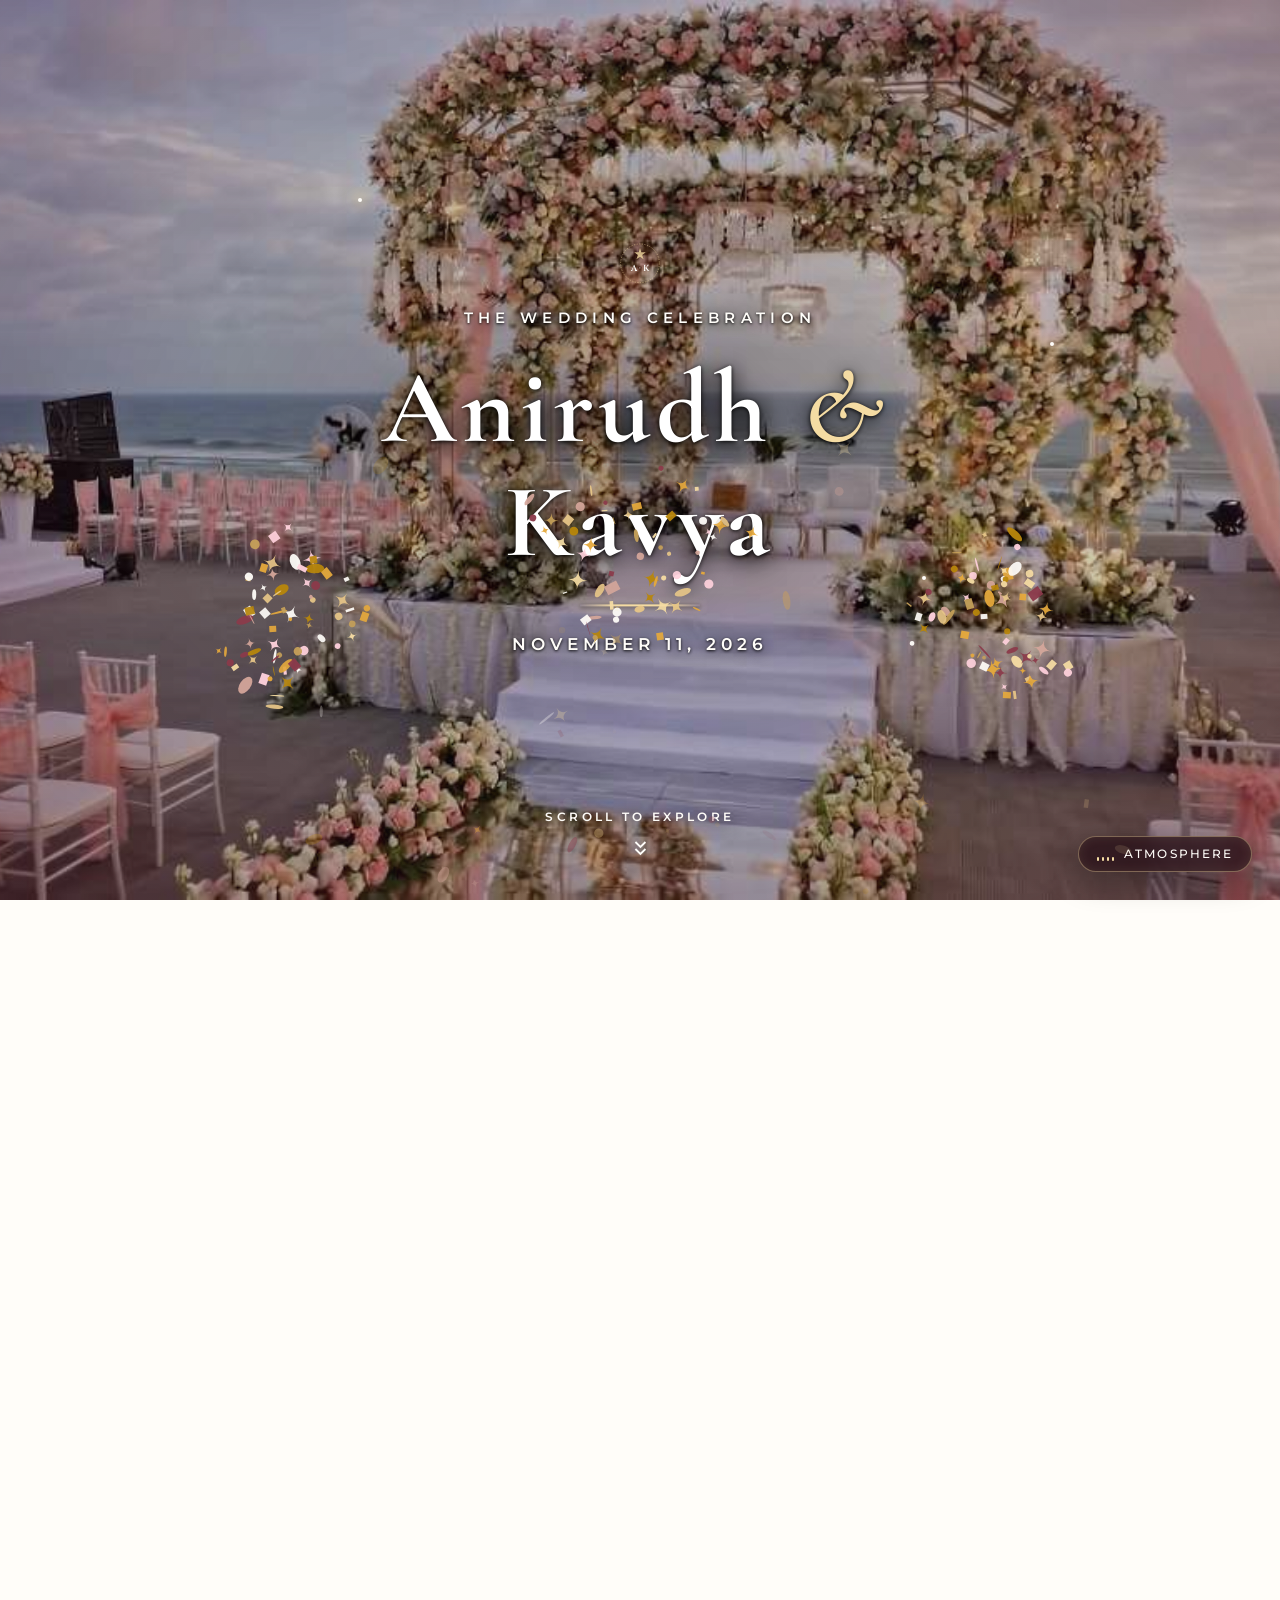
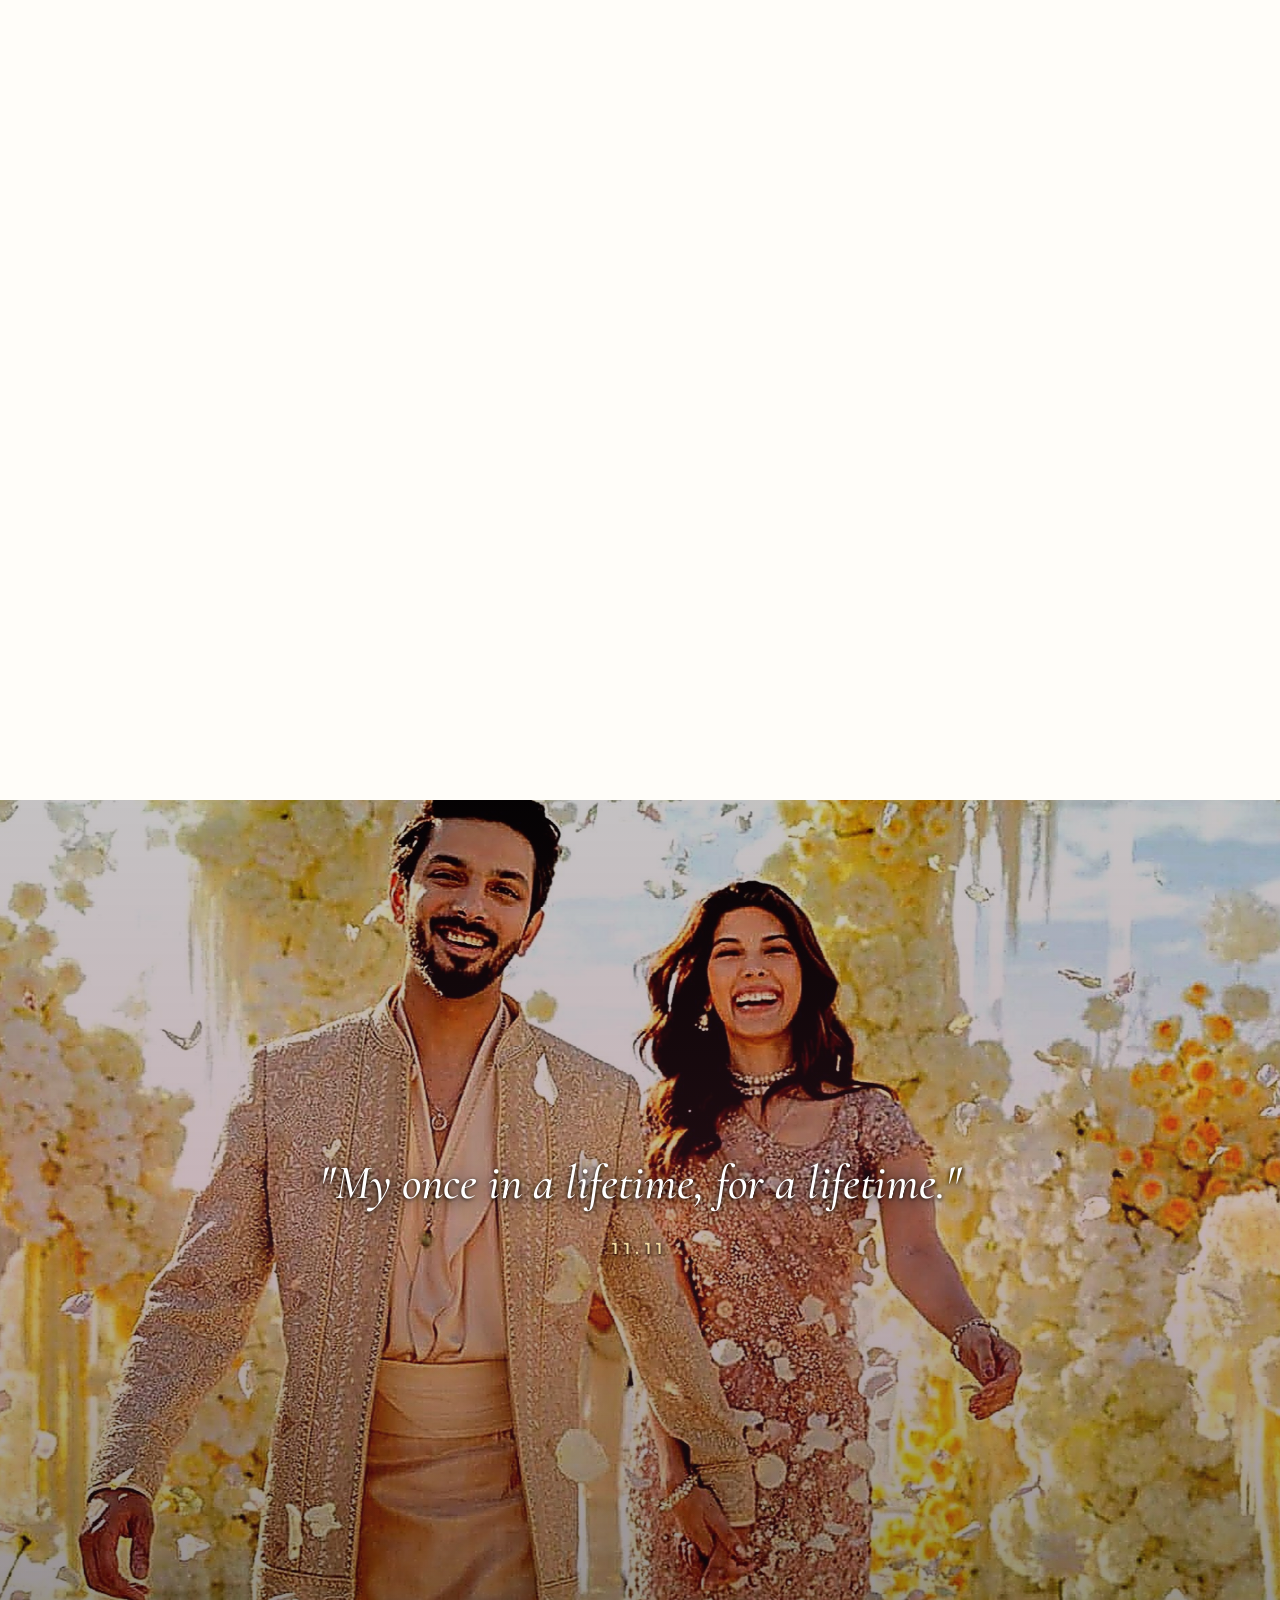
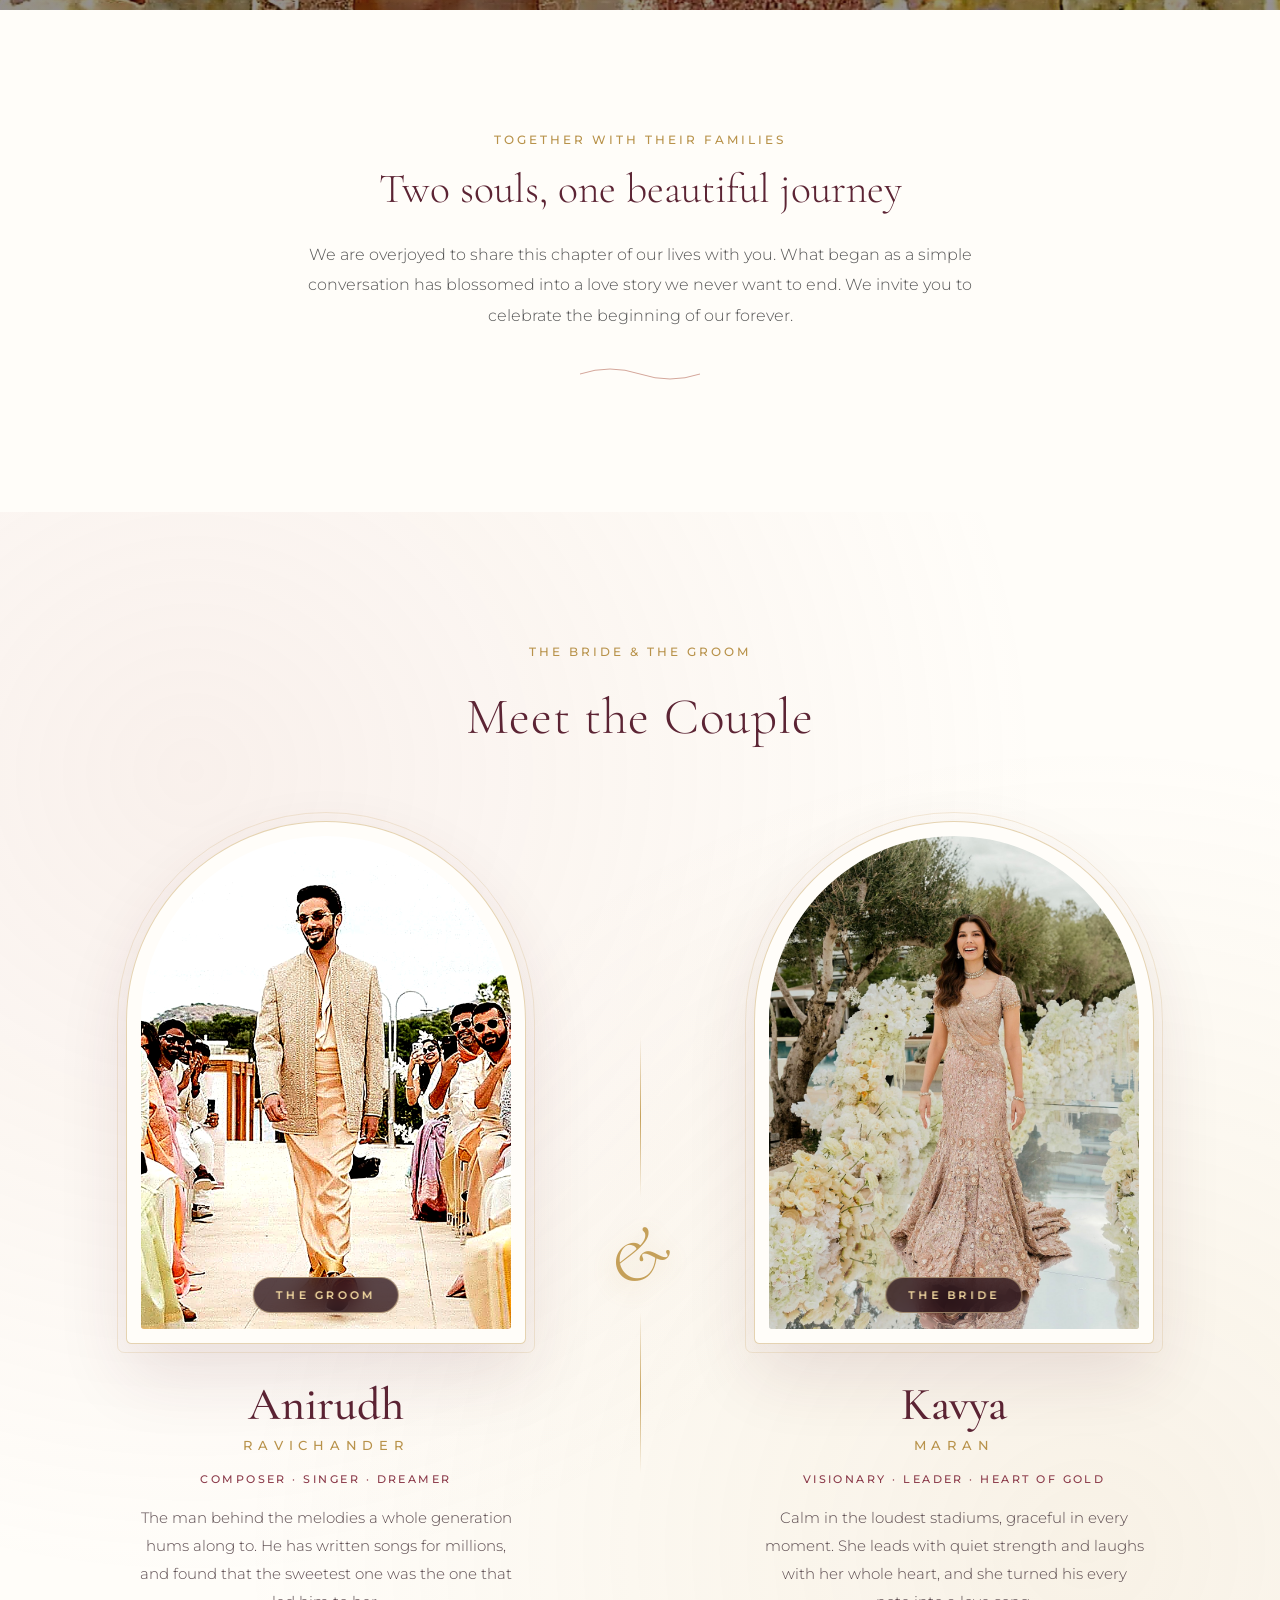
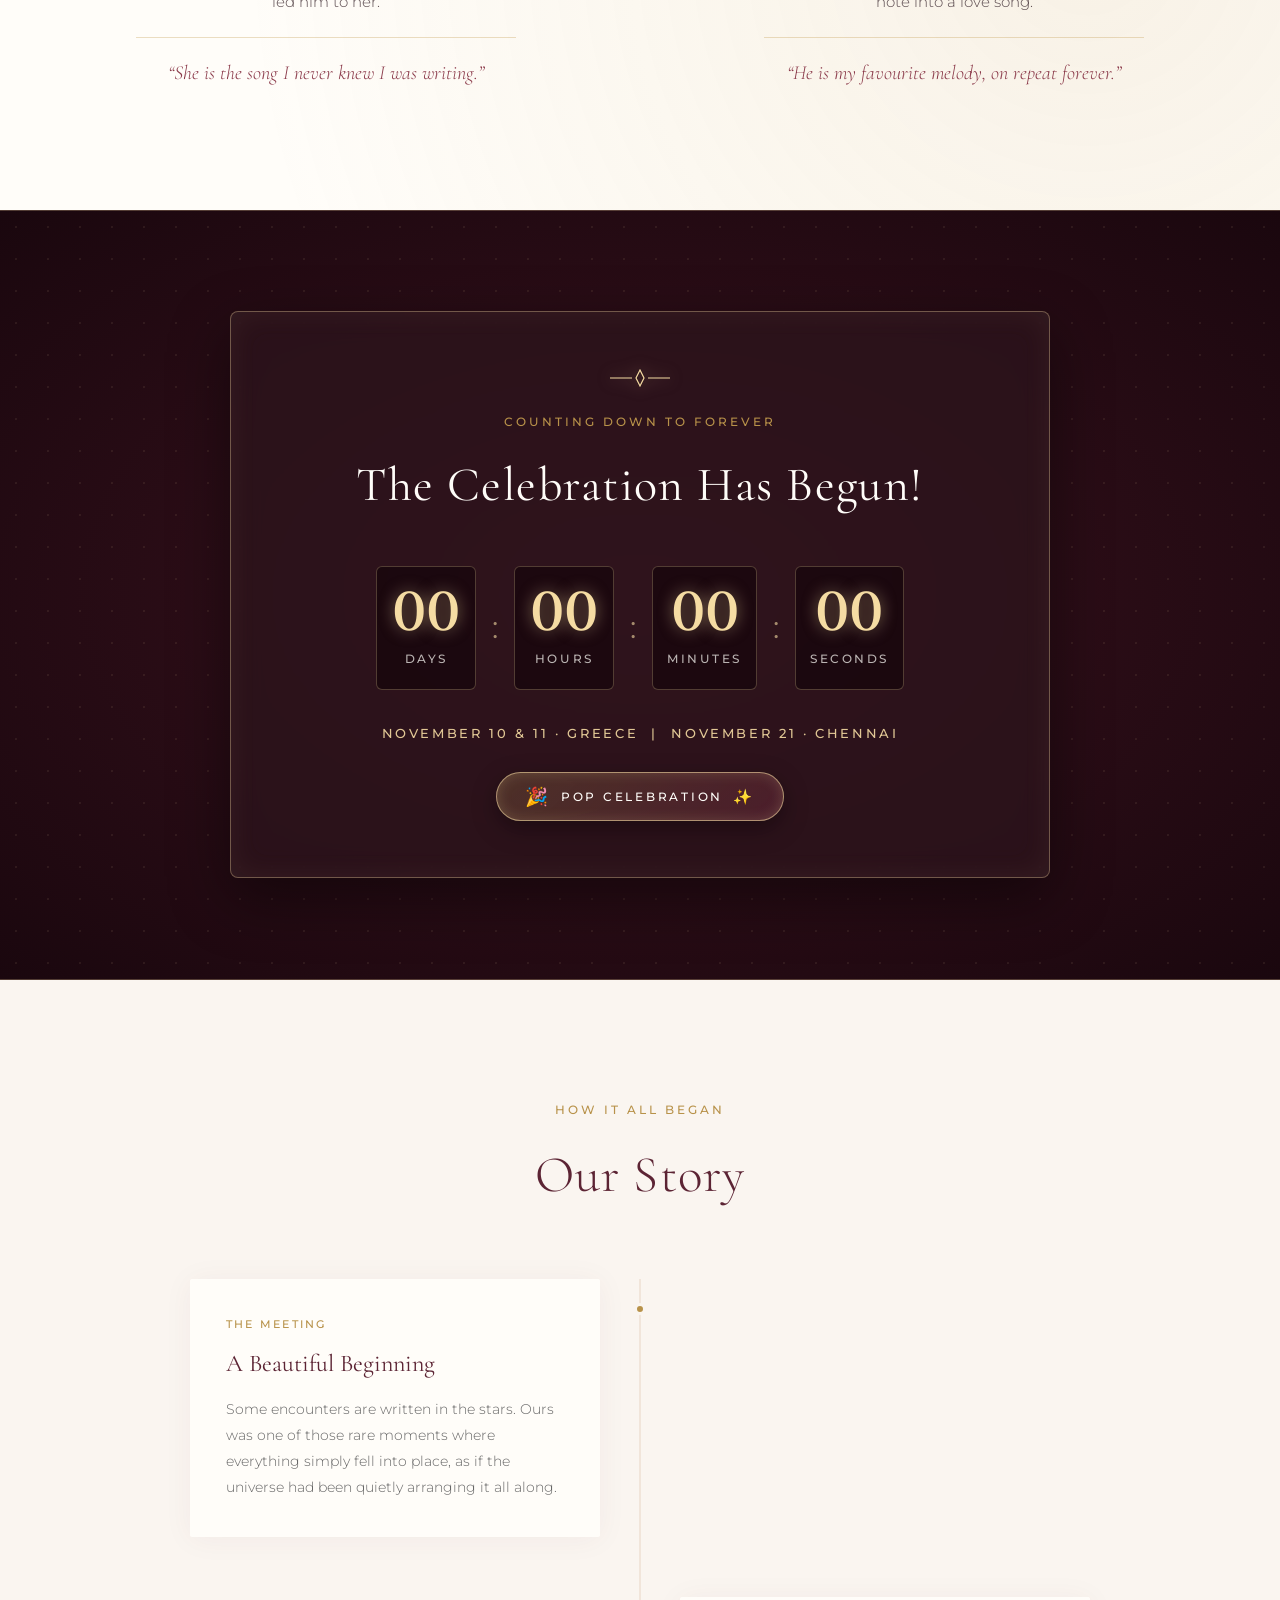
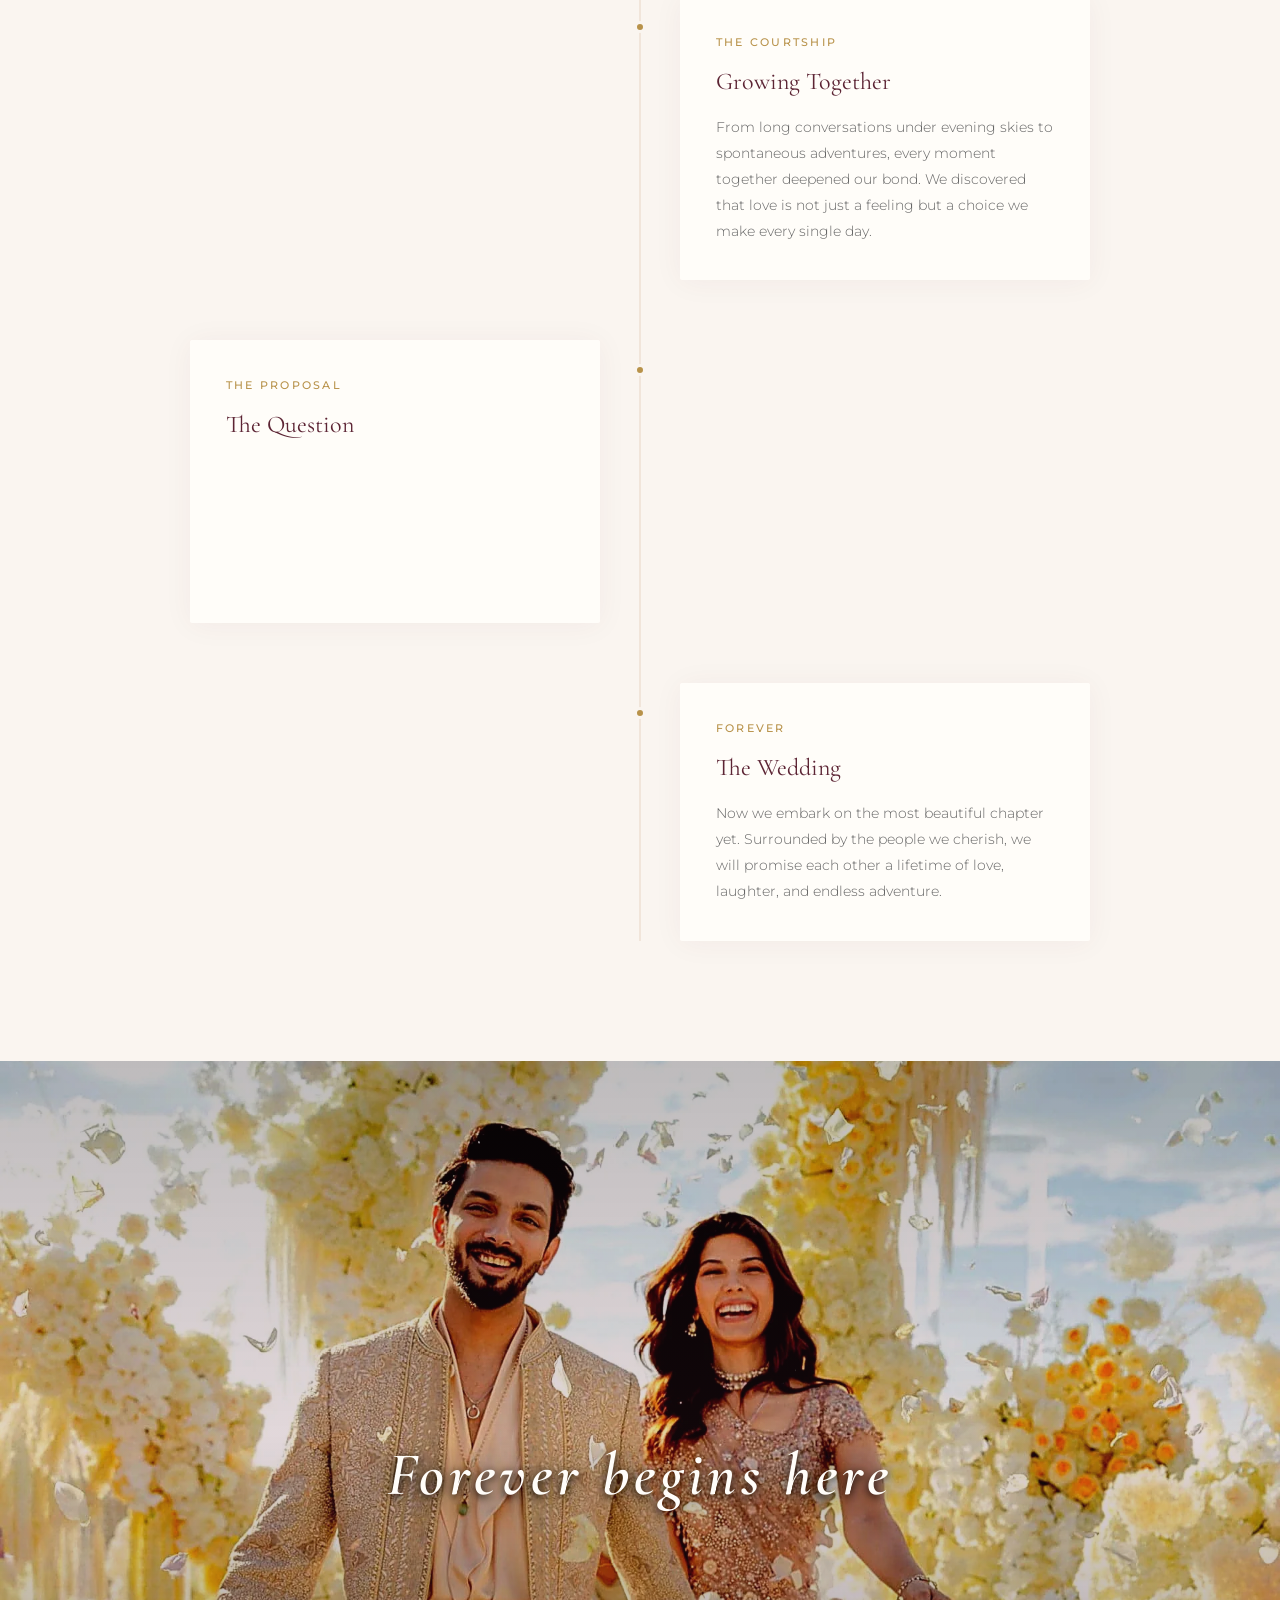
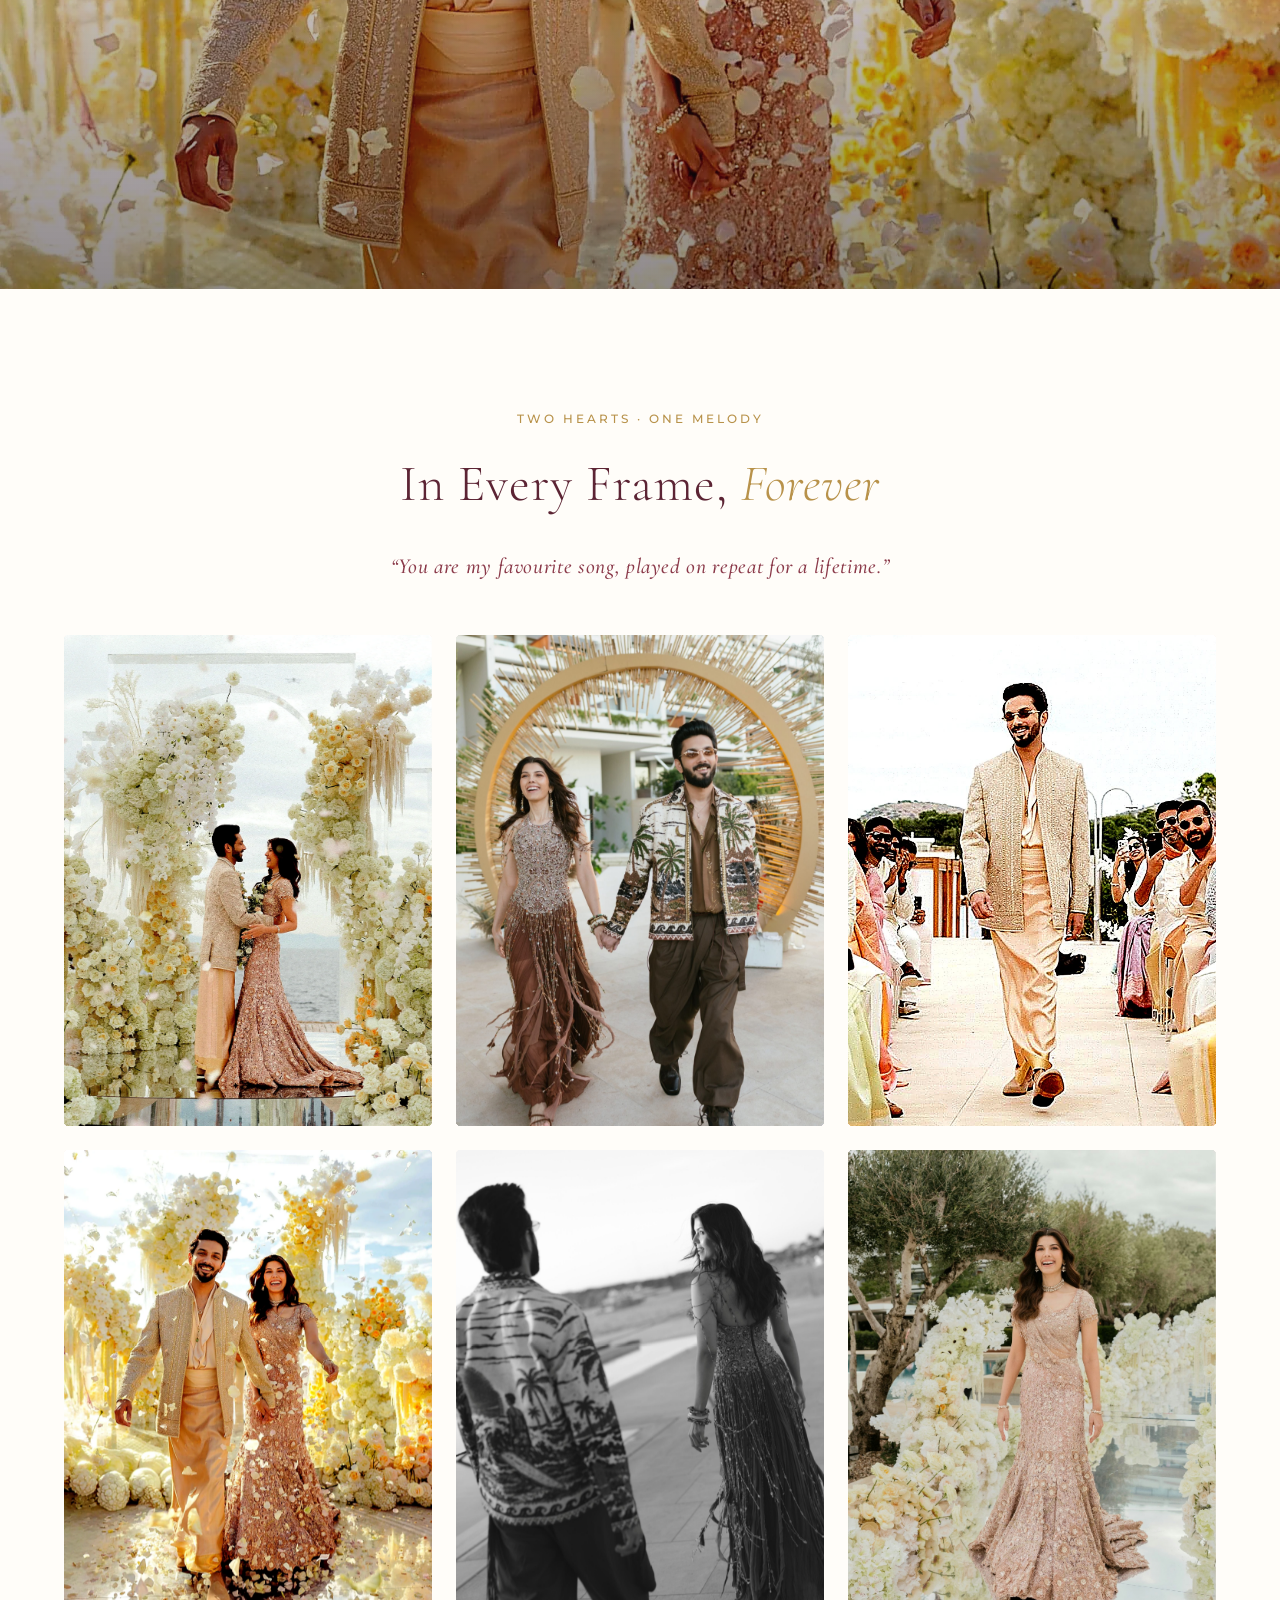
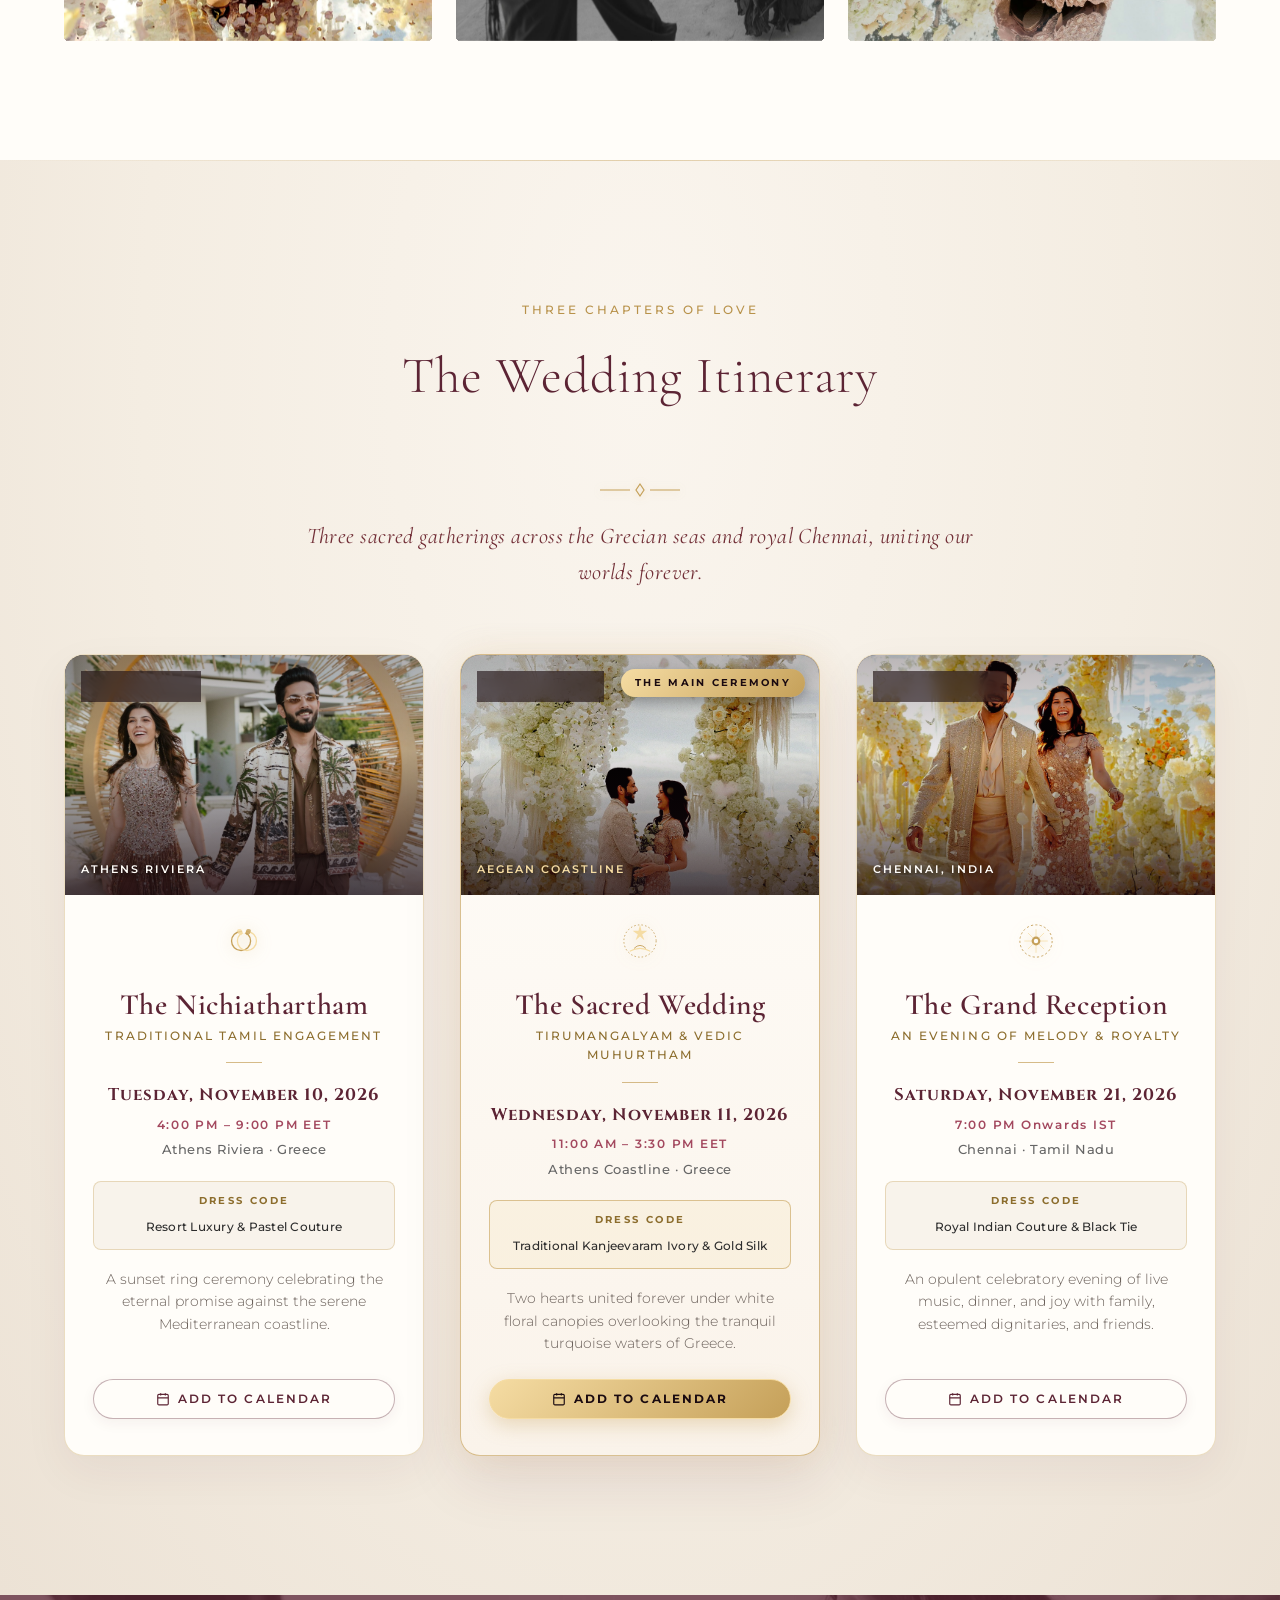
==== commit 5fa50d62: "fix: enable seamless playback for second video on mobile view, fix sticky container, and remove Roma" ====
--- a/index.html
+++ b/index.html
@@ -38,6 +38,7 @@
   <link rel="stylesheet" href="styles.css">
   <!-- Critical Resource Preload for Zero Latency -->
   <link rel="preload" as="image" href="frames_opt/f0000.jpg" fetchpriority="high">
+  <link rel="preload" as="image" href="frames_opt/f0188.jpg" fetchpriority="high">
 </head>
 <body>
 
--- a/styles.css
+++ b/styles.css
@@ -32,7 +32,7 @@
   color: #2C2C2C;
   background-color: #FFFDF9;
   line-height: 1.7;
-  overflow-x: hidden;
+  overflow-x: clip;
   -webkit-font-smoothing: antialiased;
   -moz-osx-font-smoothing: grayscale;
 }
@@ -484,8 +484,9 @@
 /* ---------- Hero Static (after scroll video) ---------- */
 .hero-static {
   position: relative;
-  height: 70vh;
-  min-height: 480px;
+  min-height: 85vh;
+  height: 90vh;
+  max-height: 1080px;
   overflow: hidden;
   display: flex;
   align-items: center;
@@ -494,14 +495,14 @@
 
 .hero-static__bg {
   position: absolute;
-  inset: -15% 0;
+  inset: -30px 0;
 }
 
 .hero-static__bg img {
   width: 100%;
   height: 100%;
   object-fit: cover;
-  object-position: center 30%;
+  object-position: center 6%; /* Preserves full hair and faces with generous breathing room */
   will-change: transform;
 }
 
@@ -636,8 +637,8 @@
 }
 
 @keyframes scrollBounce {
-  0%, 100% { transform: translateX(-50%) translateY(0); opacity: 1; }
-  50% { transform: translateX(-50%) translateY(12px); opacity: 0.5; }
+  0%, 100% { transform: translateX(-50%) translateY(0); }
+  50% { transform: translateX(-50%) translateY(10px); }
 }
 
 /* ---------- Floating Petals ---------- */
@@ -885,9 +886,9 @@
 /* ---------- Image Break ---------- */
 .image-break {
   position: relative;
-  height: 80vh;
-  min-height: 580px;
-  max-height: 840px;
+  min-height: 88vh;
+  height: 92vh;
+  max-height: 1100px;
   overflow: hidden;
   display: flex;
   align-items: center;
@@ -896,14 +897,14 @@
 
 .image-break__wrapper {
   position: absolute;
-  inset: -15% 0;
+  inset: -30px 0;
 }
 
 .image-break__wrapper img {
   width: 100%;
   height: 100%;
   object-fit: cover;
-  object-position: center 22%;
+  object-position: center 20%; /* Beautiful framing: full heads, hair, smiles and couture */
   will-change: transform;
 }
 
@@ -934,18 +935,6 @@
   color: #FFFDF9;
   letter-spacing: 0.08em;
   text-shadow: 0 4px 30px rgba(0, 0, 0, 0.9), 0 2px 8px rgba(0, 0, 0, 0.95);
-}
-
-.image-break__text::after {
-  content: 'XI · XI · MMXXVI';
-  display: block;
-  font-family: 'Montserrat', sans-serif;
-  font-size: 0.76rem;
-  font-weight: 600;
-  letter-spacing: 0.35em;
-  color: #F5DCA3;
-  margin-top: 14px;
-  text-shadow: 0 2px 12px rgba(0, 0, 0, 0.9);
 }
 
 /* ---------- Gallery ---------- */
@@ -2209,7 +2198,7 @@
 .couple__grid {
   display: grid;
   grid-template-columns: 1fr auto 1fr;
-  align-items: center;
+  align-items: start;
   gap: 48px;
   max-width: 1100px;
   margin: 60px auto 0;
@@ -2222,9 +2211,9 @@
   text-align: center;
 }
 
-/* Offset the bride card for an editorial, magazine-spread rhythm */
+/* Symmetrical alignment: Groom and Bride cards on the exact same horizontal line */
 .couple__card--bride {
-  margin-top: 90px;
+  margin-top: 0;
 }
 
 .couple__frame {
@@ -2406,12 +2395,29 @@
 @media (max-width: 768px) {
   html {
     font-size: 15px;
-    overflow-x: hidden;
+    overflow-x: clip;
   }
 
   body {
-    overflow-x: hidden;
+    overflow-x: clip;
     width: 100%;
+  }
+
+  .scroll-video {
+    height: 600vh; /* Smooth, natural touch scrolling through drone sequences 1 & 2 */
+  }
+
+  .scroll-video__stage {
+    position: sticky;
+    top: 0;
+    left: 0;
+    width: 100%;
+    height: 100vh;
+    height: 100dvh;
+    overflow: hidden;
+    pointer-events: none;
+    -webkit-transform: translate3d(0, 0, 0);
+    transform: translate3d(0, 0, 0);
   }
 
   .container {
@@ -2710,10 +2716,23 @@
     line-height: 1.7;
   }
 
-  /* Image Break Section */
+  /* Hero Static & Image Break Section (Full Portrait Framing) */
+  .hero-static {
+    height: 75vh;
+    min-height: 520px;
+  }
+
+  .hero-static__bg img {
+    object-position: center 5%;
+  }
+
   .image-break {
-    height: 52vh;
-    min-height: 380px;
+    height: 80vh;
+    min-height: 560px;
+  }
+
+  .image-break__wrapper img {
+    object-position: center 18%;
   }
 
   .image-break__text {
@@ -2723,12 +2742,6 @@
   .image-break__text p {
     font-size: clamp(1.8rem, 6.5vw, 2.5rem);
     letter-spacing: 0.05em;
-  }
-
-  .image-break__text::after {
-    font-size: 0.68rem;
-    letter-spacing: 0.25em;
-    margin-top: 10px;
   }
 
   /* Gallery Section */
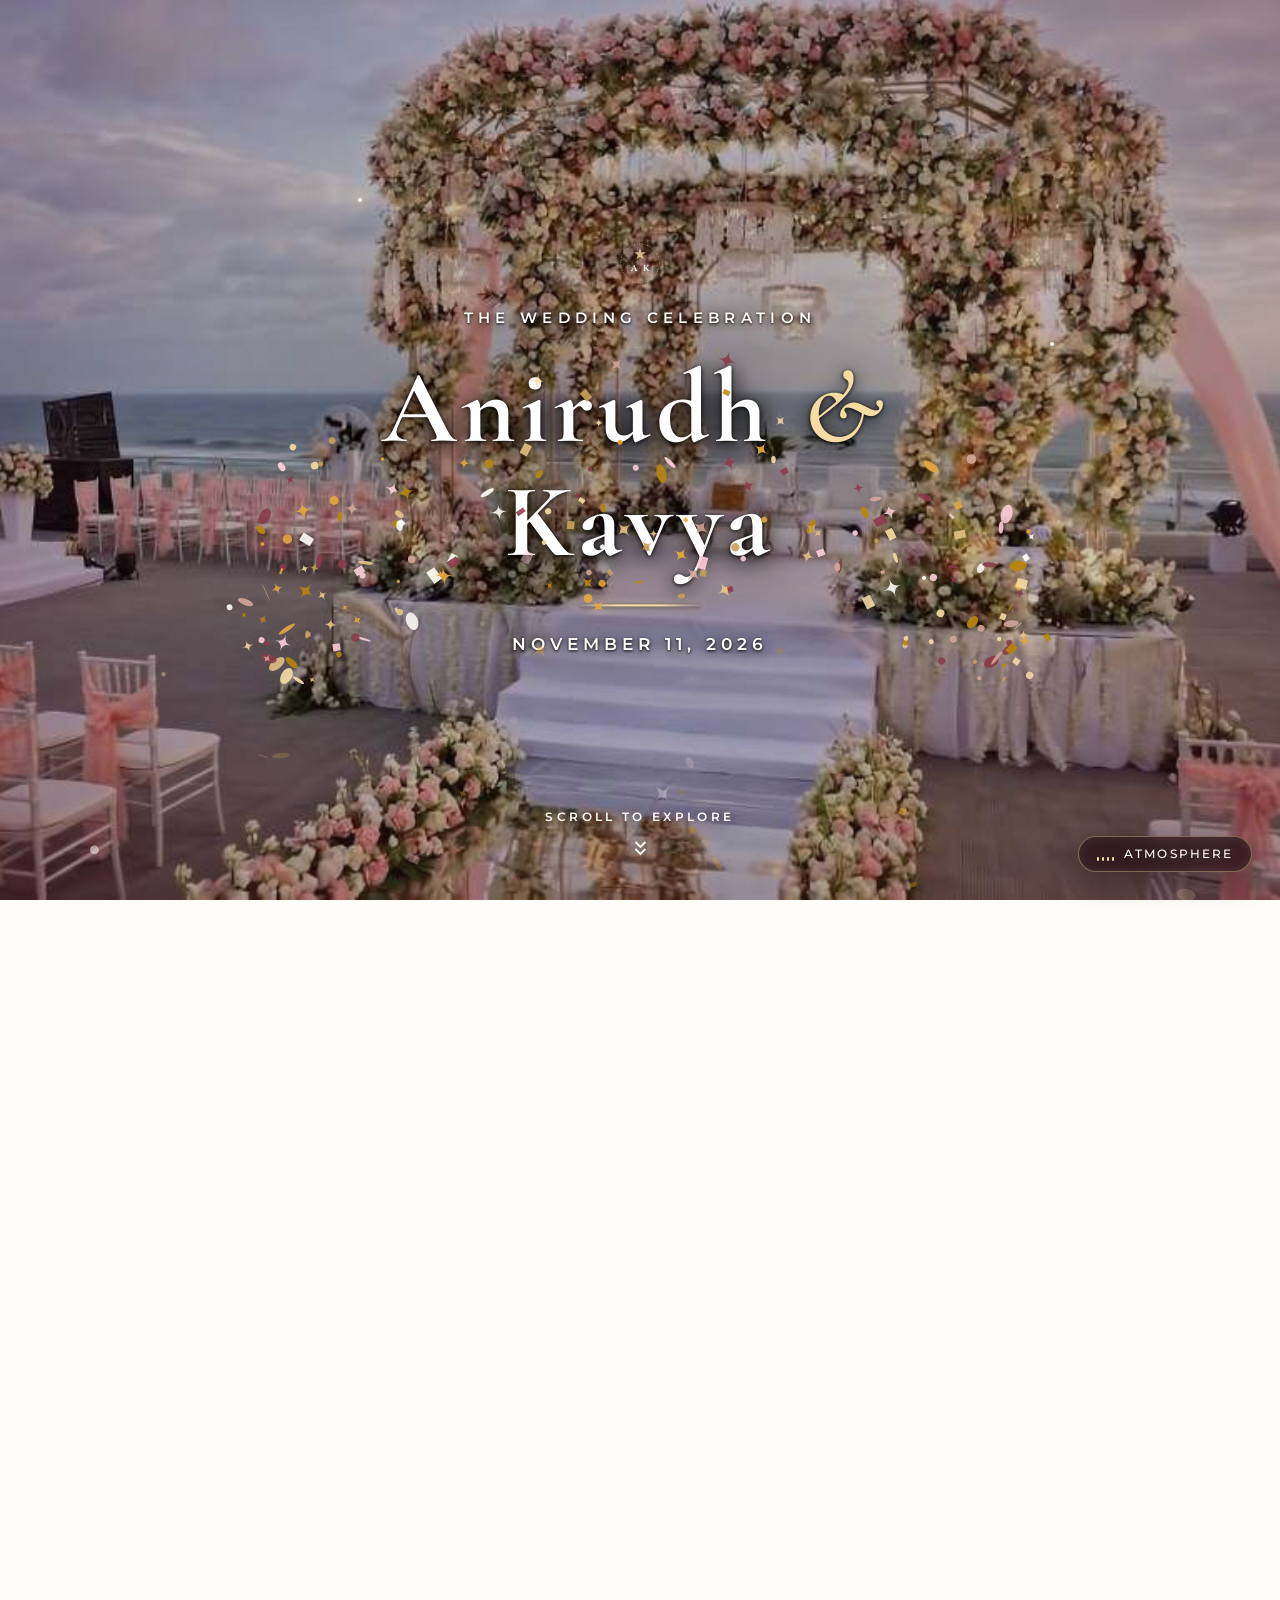
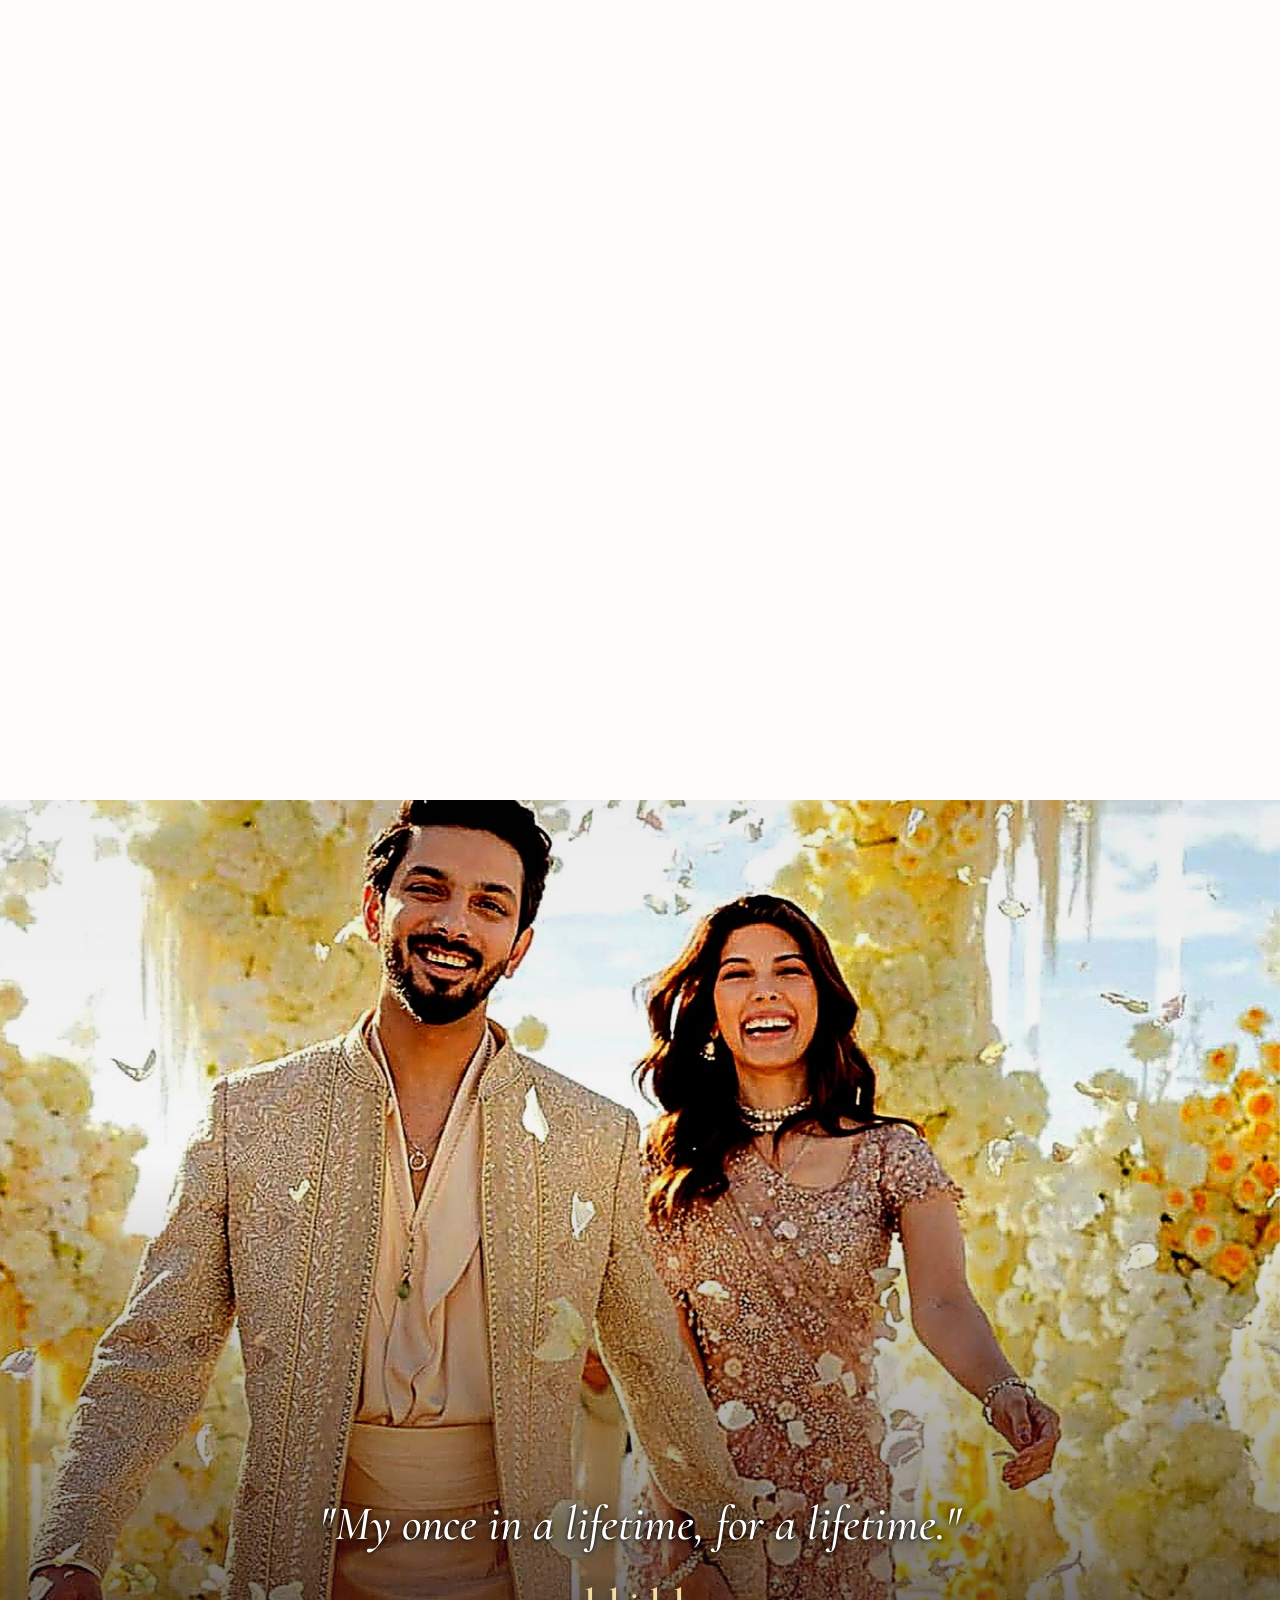
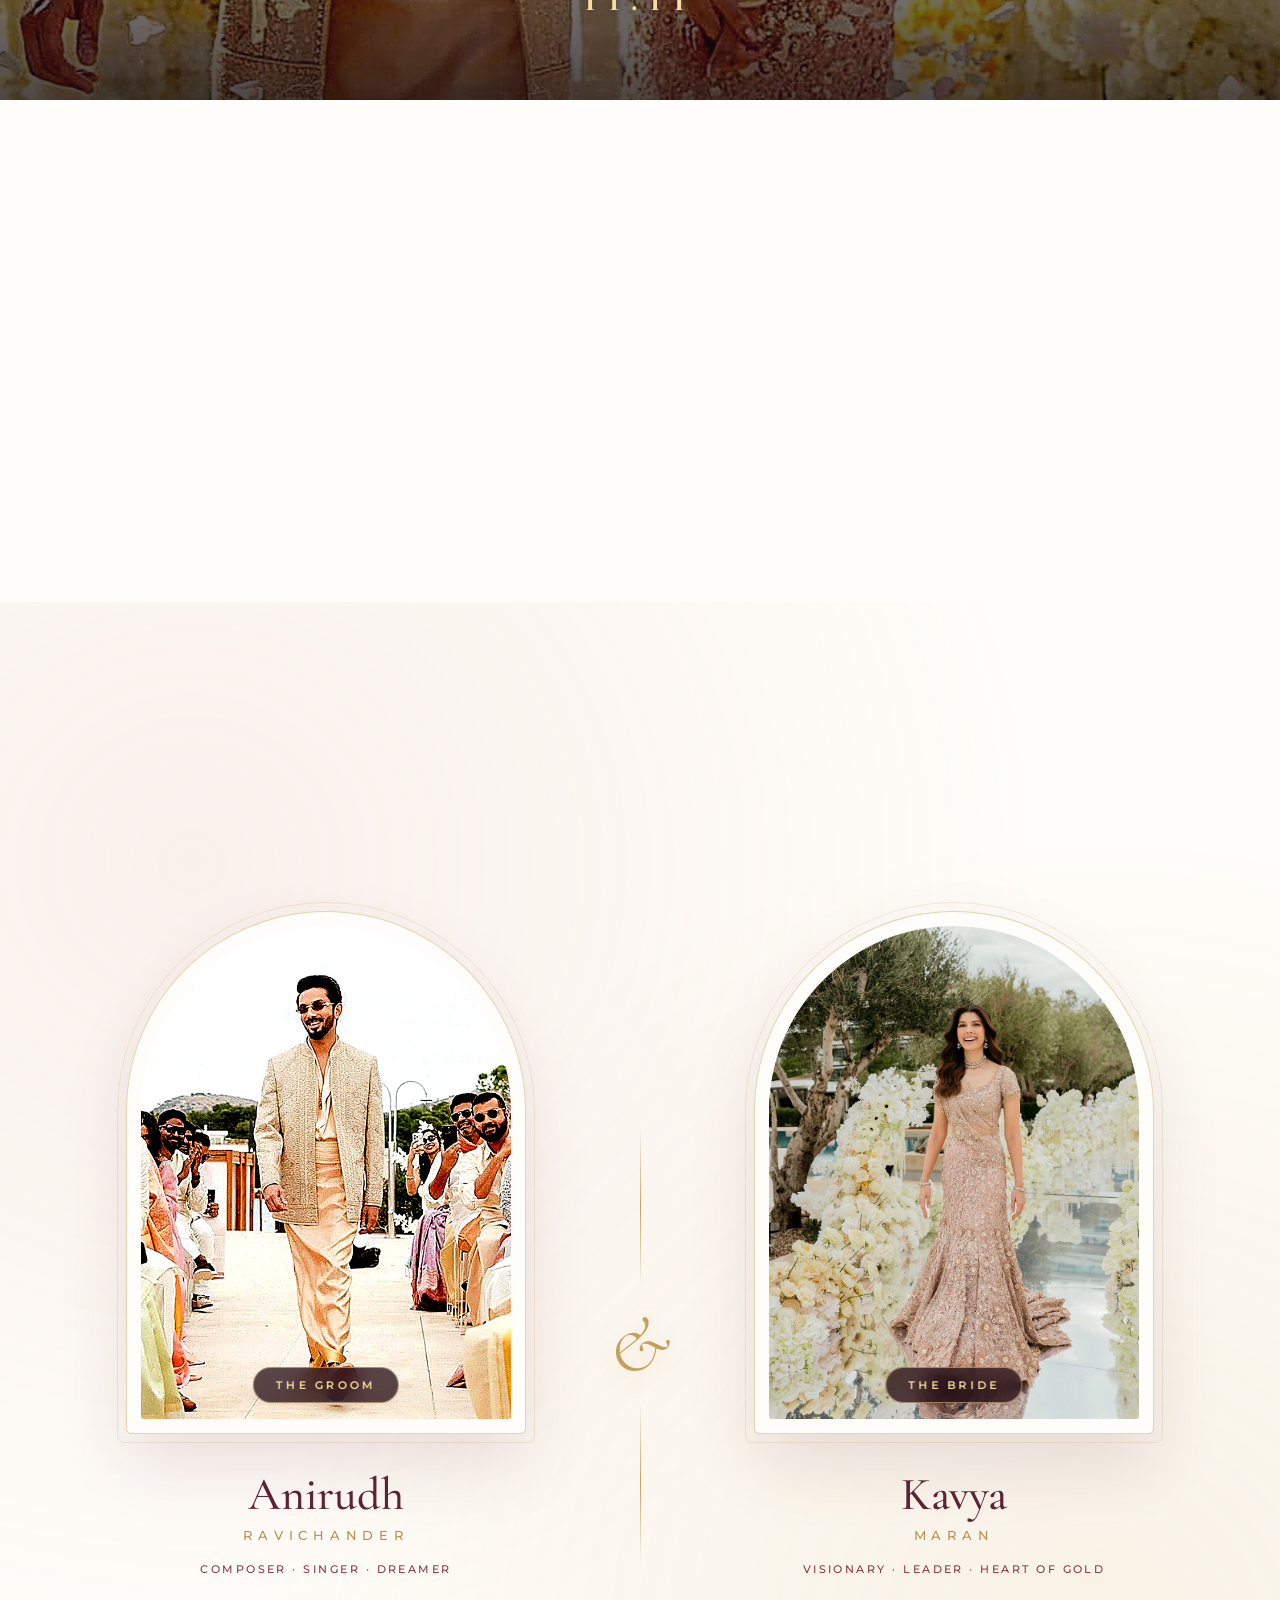
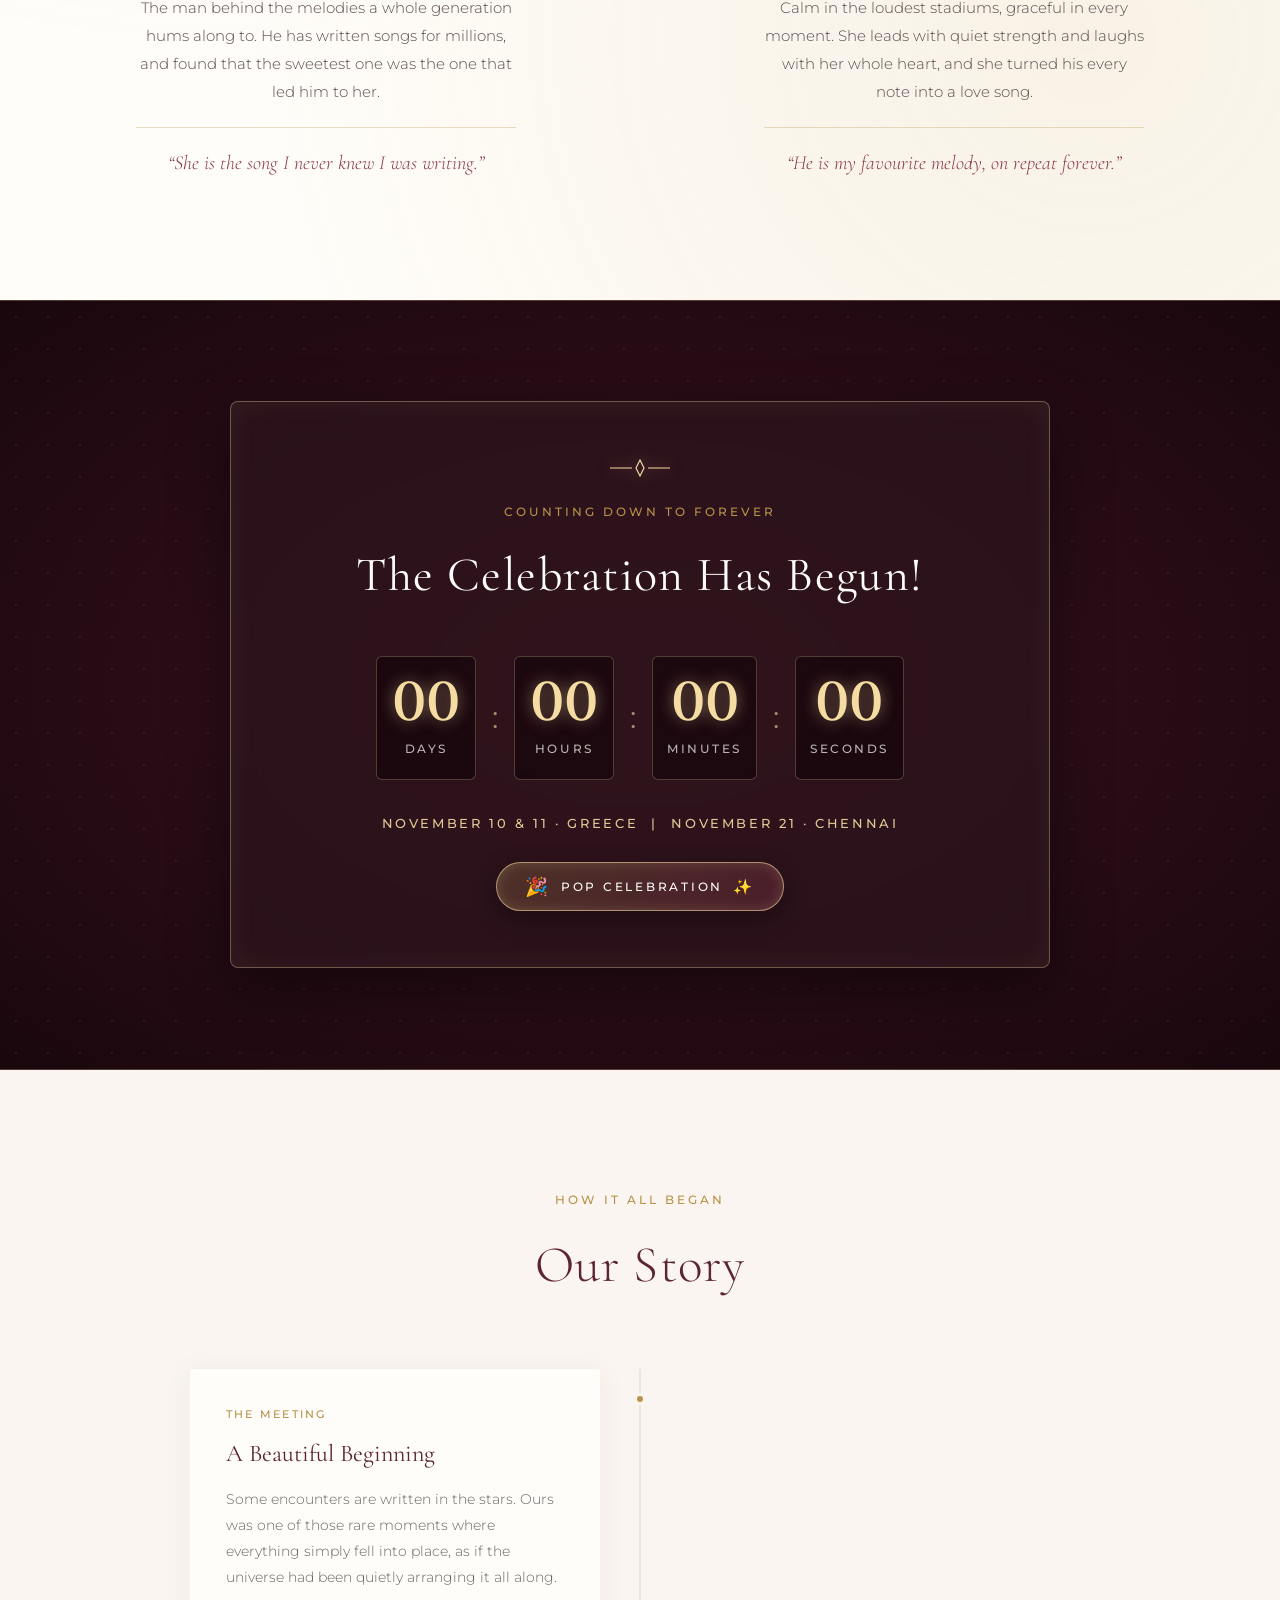
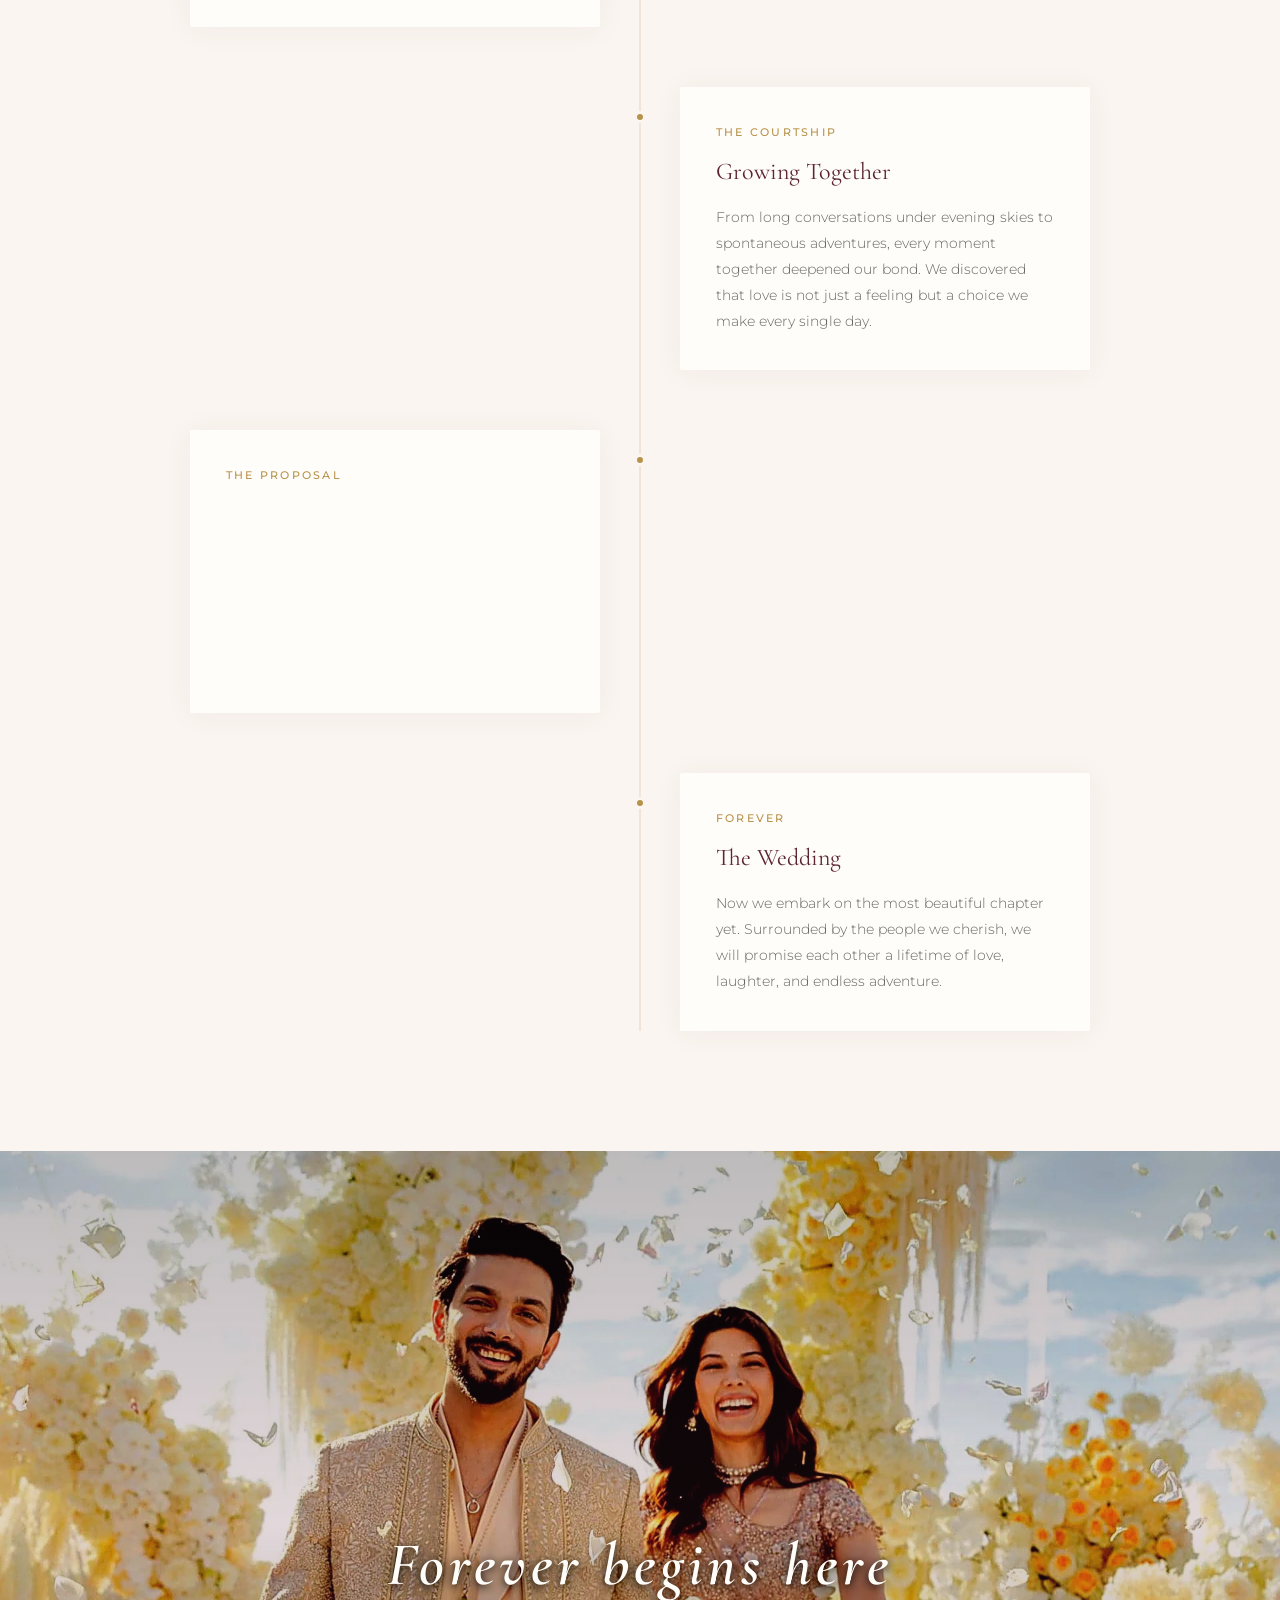
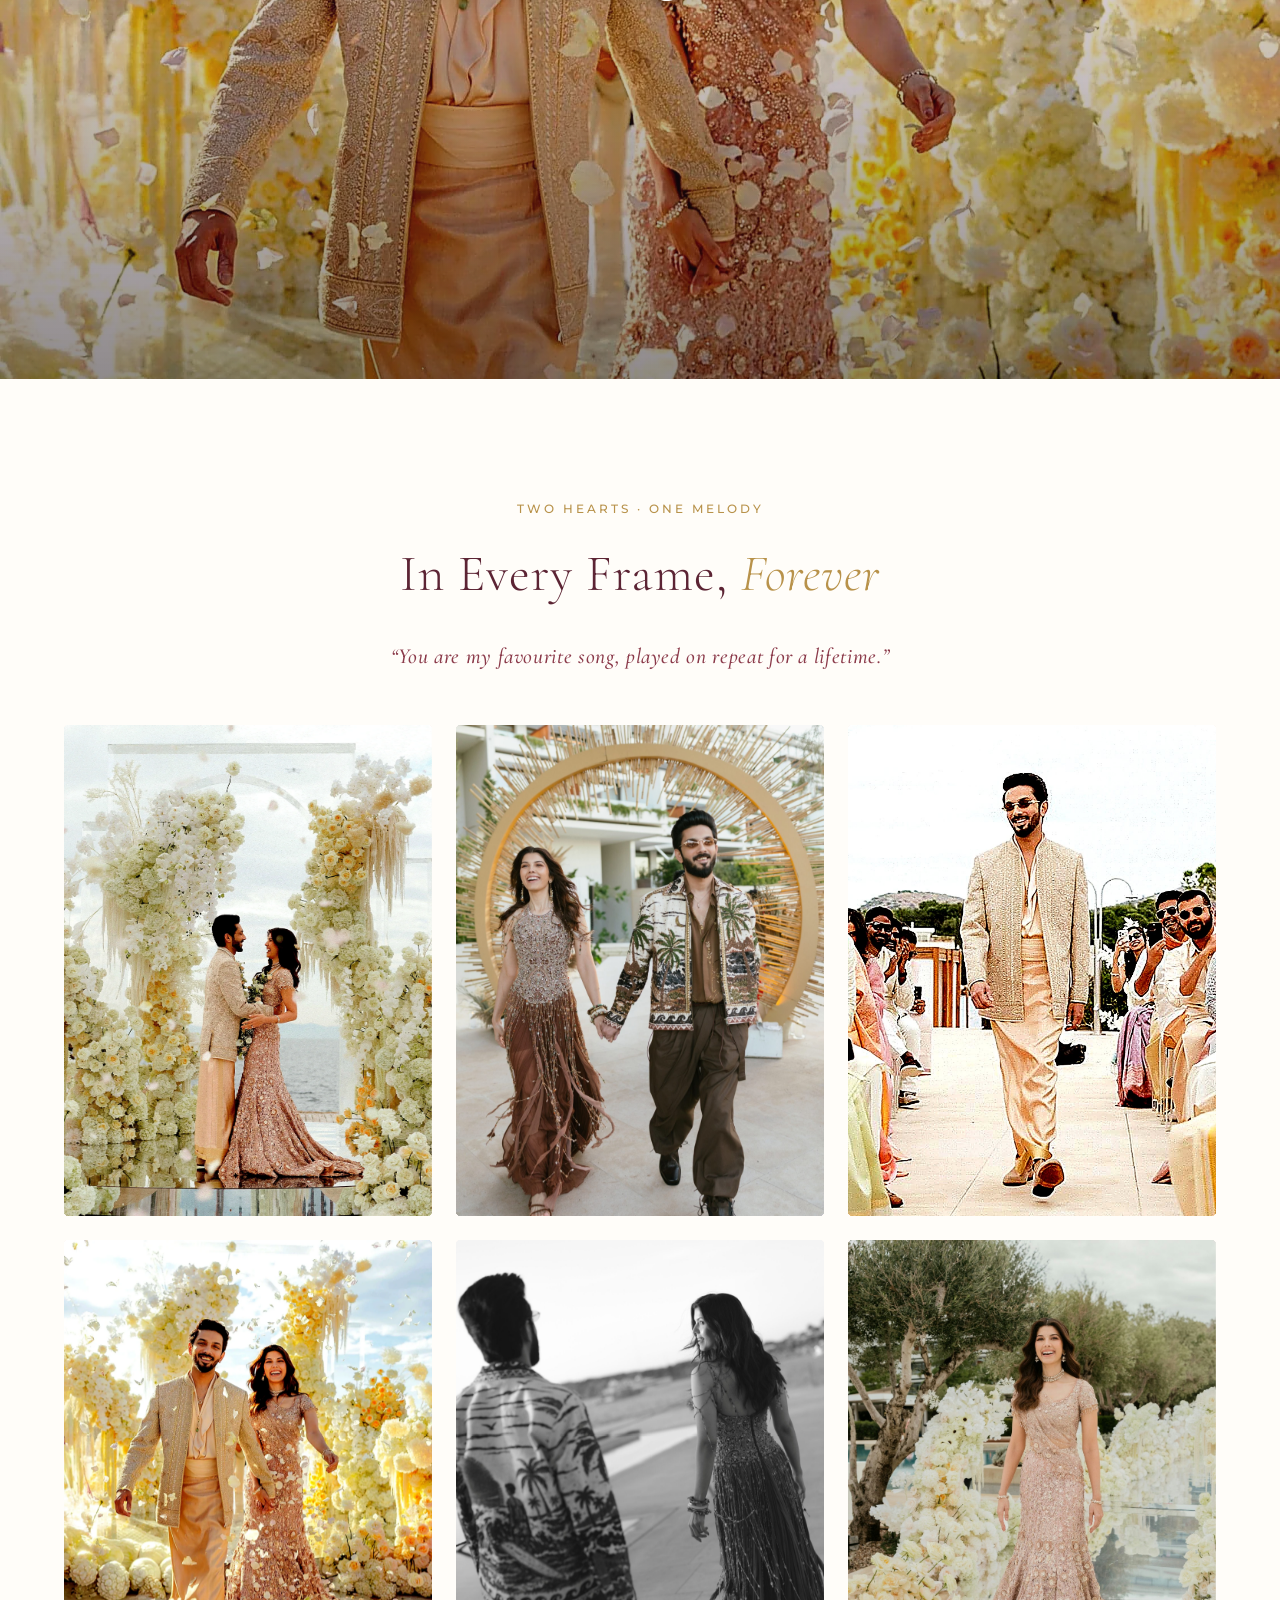
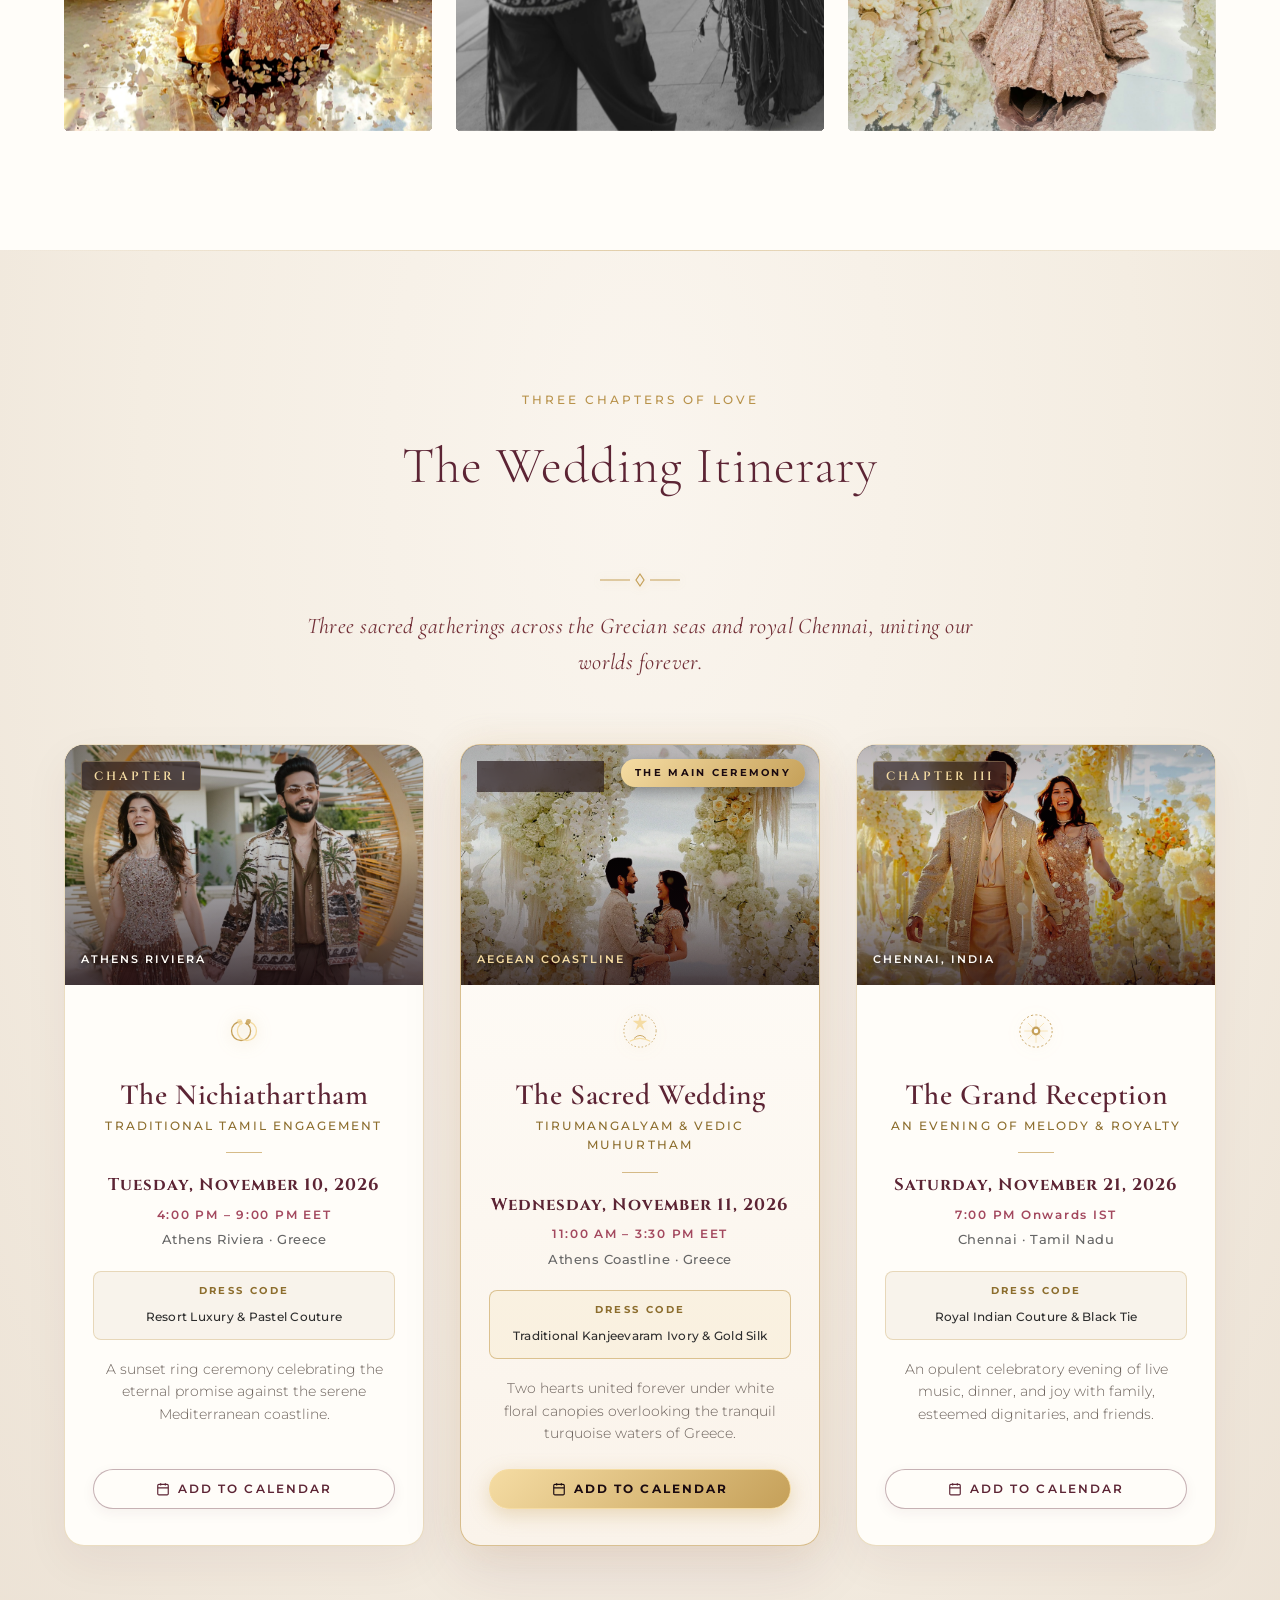
==== commit 577ccd07: "feat: make couple photo 100vh full frame with unobstructed portrait framing and glowing 11:11" ====
--- a/index.html
+++ b/index.html
@@ -135,7 +135,7 @@
     <div class="hero-static__overlay"></div>
     <div class="hero-static__content reveal reveal--fade">
       <p class="hero-static__quote">"My once in a lifetime, for a lifetime."</p>
-      <span class="hero-static__date">11.11</span>
+      <span class="hero-static__date">11:11</span>
     </div>
   </section>
 
--- a/styles.css
+++ b/styles.css
@@ -484,13 +484,15 @@
 /* ---------- Hero Static (after scroll video) ---------- */
 .hero-static {
   position: relative;
-  min-height: 85vh;
-  height: 90vh;
-  max-height: 1080px;
+  min-height: 100vh;
+  min-height: 100dvh;
+  height: 100vh;
+  height: 100dvh;
   overflow: hidden;
   display: flex;
-  align-items: center;
+  align-items: flex-end;
   justify-content: center;
+  padding-bottom: clamp(45px, 8vh, 85px);
 }
 
 .hero-static__bg {
@@ -511,9 +513,10 @@
   inset: 0;
   background: linear-gradient(
     to bottom,
-    rgba(20, 10, 15, 0.25) 0%,
-    rgba(92, 36, 52, 0.35) 50%,
-    rgba(20, 10, 15, 0.45) 100%
+    rgba(20, 10, 15, 0.08) 0%,
+    rgba(20, 10, 15, 0.04) 40%,
+    rgba(20, 10, 15, 0.4) 75%,
+    rgba(20, 10, 15, 0.75) 100%
   );
   z-index: 1;
 }
@@ -532,18 +535,19 @@
   font-weight: 500;
   font-style: italic;
   line-height: 1.5;
-  margin-bottom: 16px;
+  margin-bottom: 14px;
   color: #FFFFFF;
-  text-shadow: 0 3px 20px rgba(0, 0, 0, 0.9), 0 1px 4px rgba(0, 0, 0, 0.95);
+  text-shadow: 0 3px 20px rgba(0, 0, 0, 0.95), 0 1px 4px rgba(0, 0, 0, 0.95);
 }
 
 .hero-static__date {
-  font-family: 'Montserrat', sans-serif;
-  font-size: 1rem;
+  display: inline-block;
+  font-family: 'Cinzel', serif;
+  font-size: clamp(1.3rem, 2.8vw, 2rem);
   font-weight: 600;
   letter-spacing: 0.35em;
   color: #F5DCA3;
-  text-shadow: 0 2px 12px rgba(0, 0, 0, 0.9), 0 1px 3px rgba(0, 0, 0, 0.95);
+  text-shadow: 0 2px 14px rgba(0, 0, 0, 0.95), 0 0 20px rgba(245, 220, 163, 0.45);
 }
 
 .hero__subtitle {
@@ -2718,12 +2722,15 @@
 
   /* Hero Static & Image Break Section (Full Portrait Framing) */
   .hero-static {
-    height: 75vh;
-    min-height: 520px;
+    height: 100vh;
+    height: 100dvh;
+    min-height: 100vh;
+    min-height: 100dvh;
+    padding-bottom: 45px;
   }
 
   .hero-static__bg img {
-    object-position: center 5%;
+    object-position: center 6%;
   }
 
   .image-break {
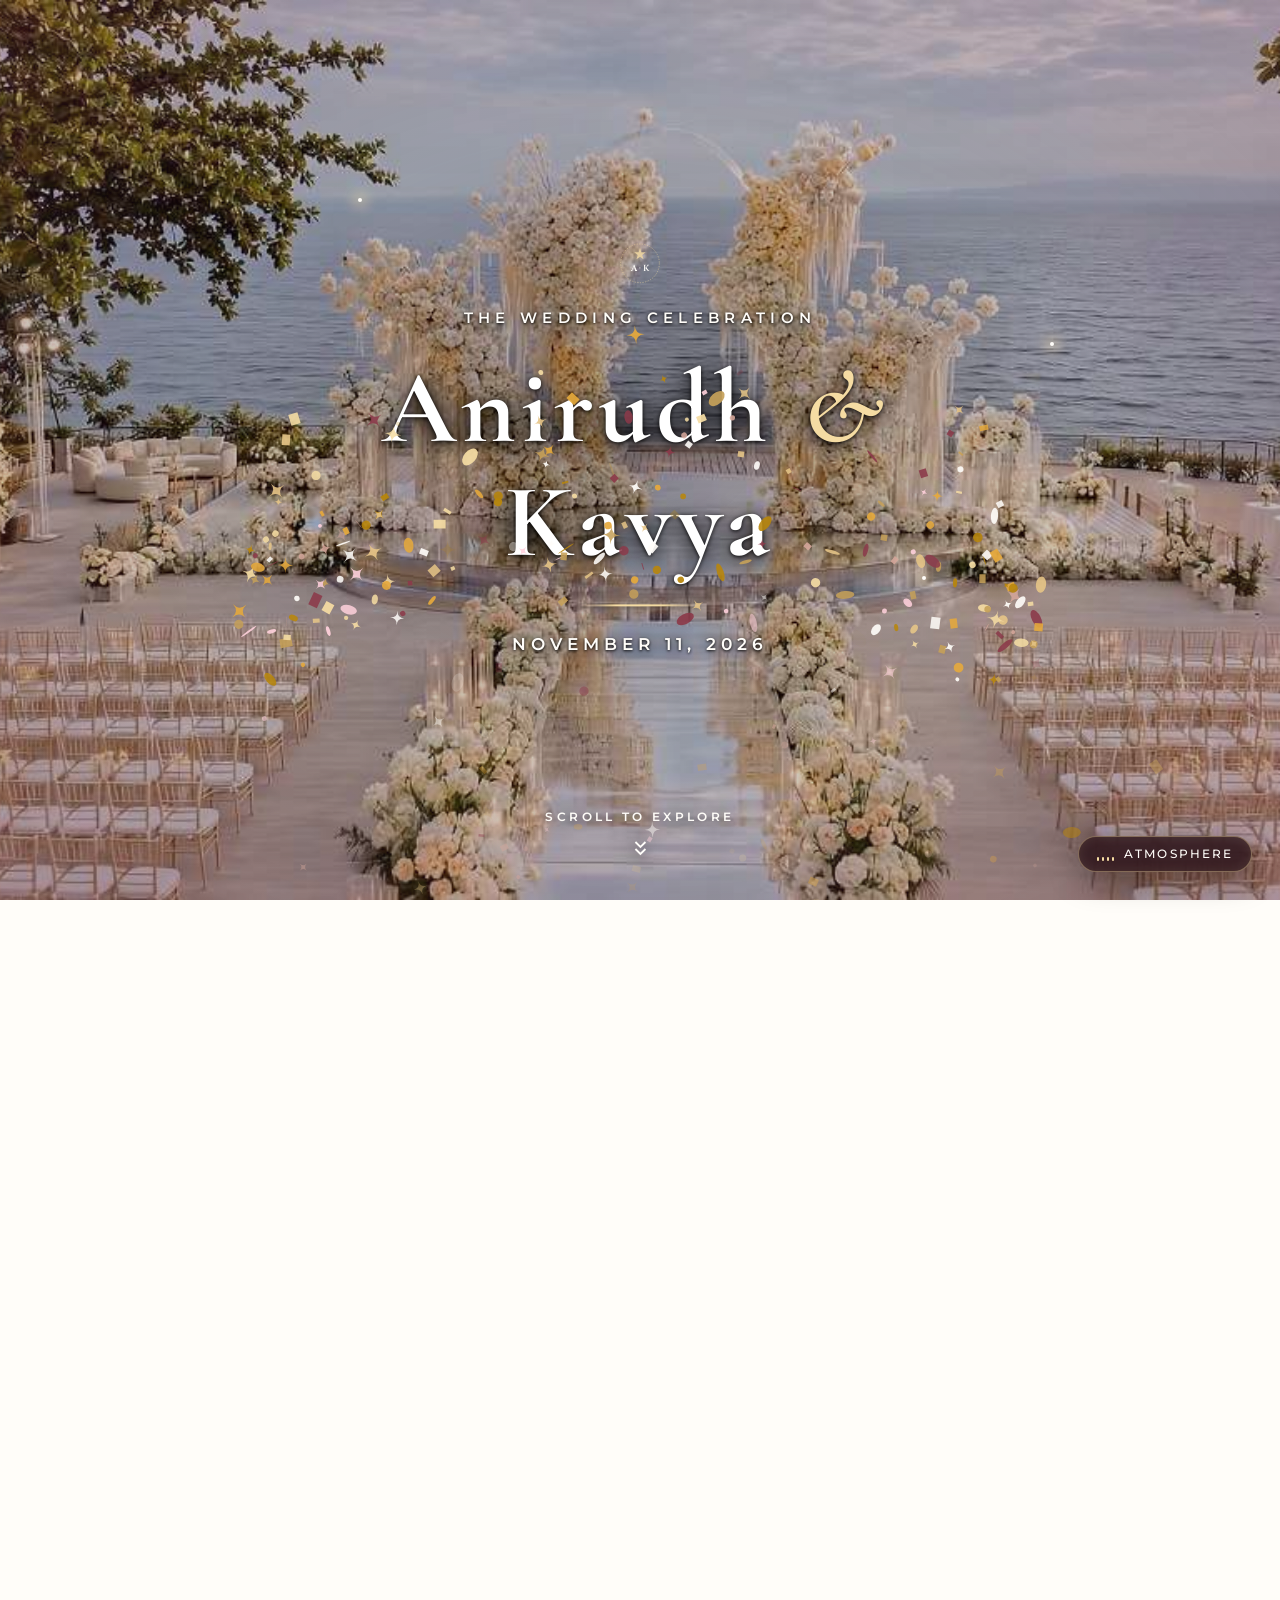
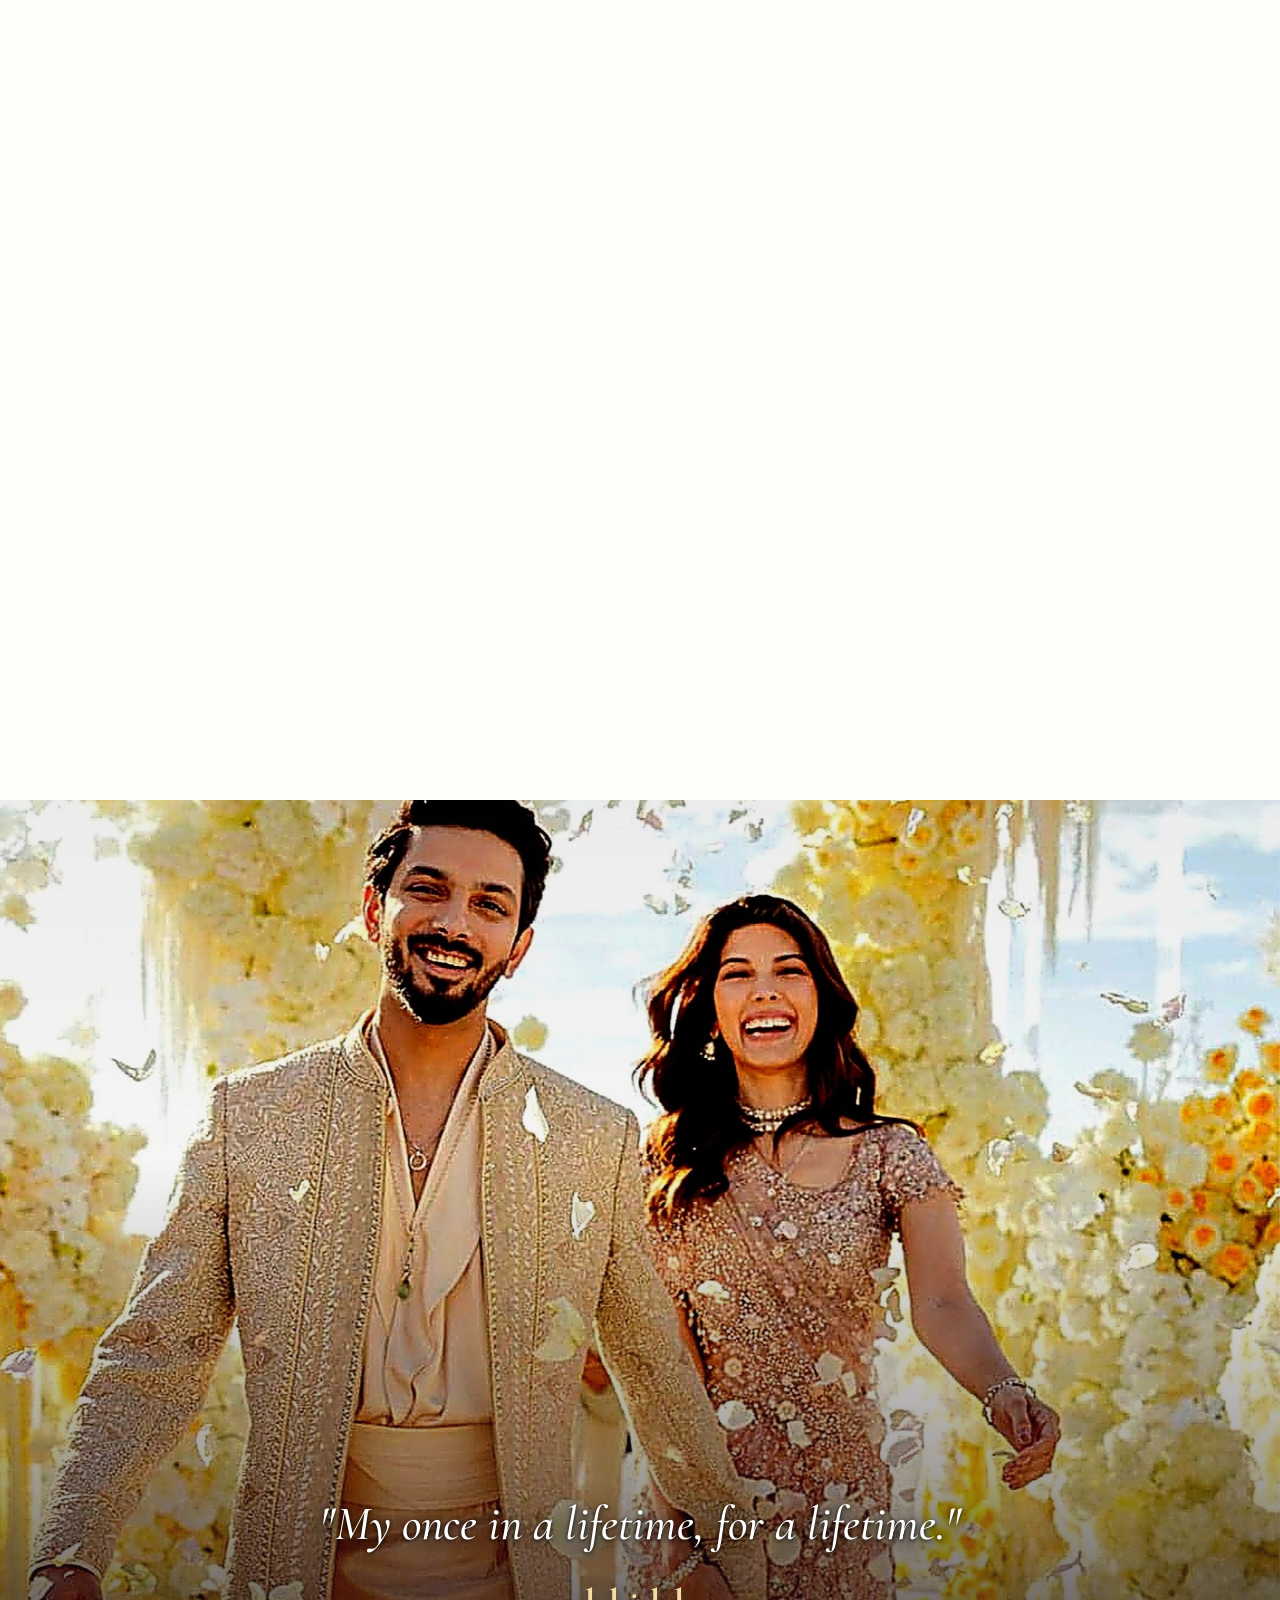
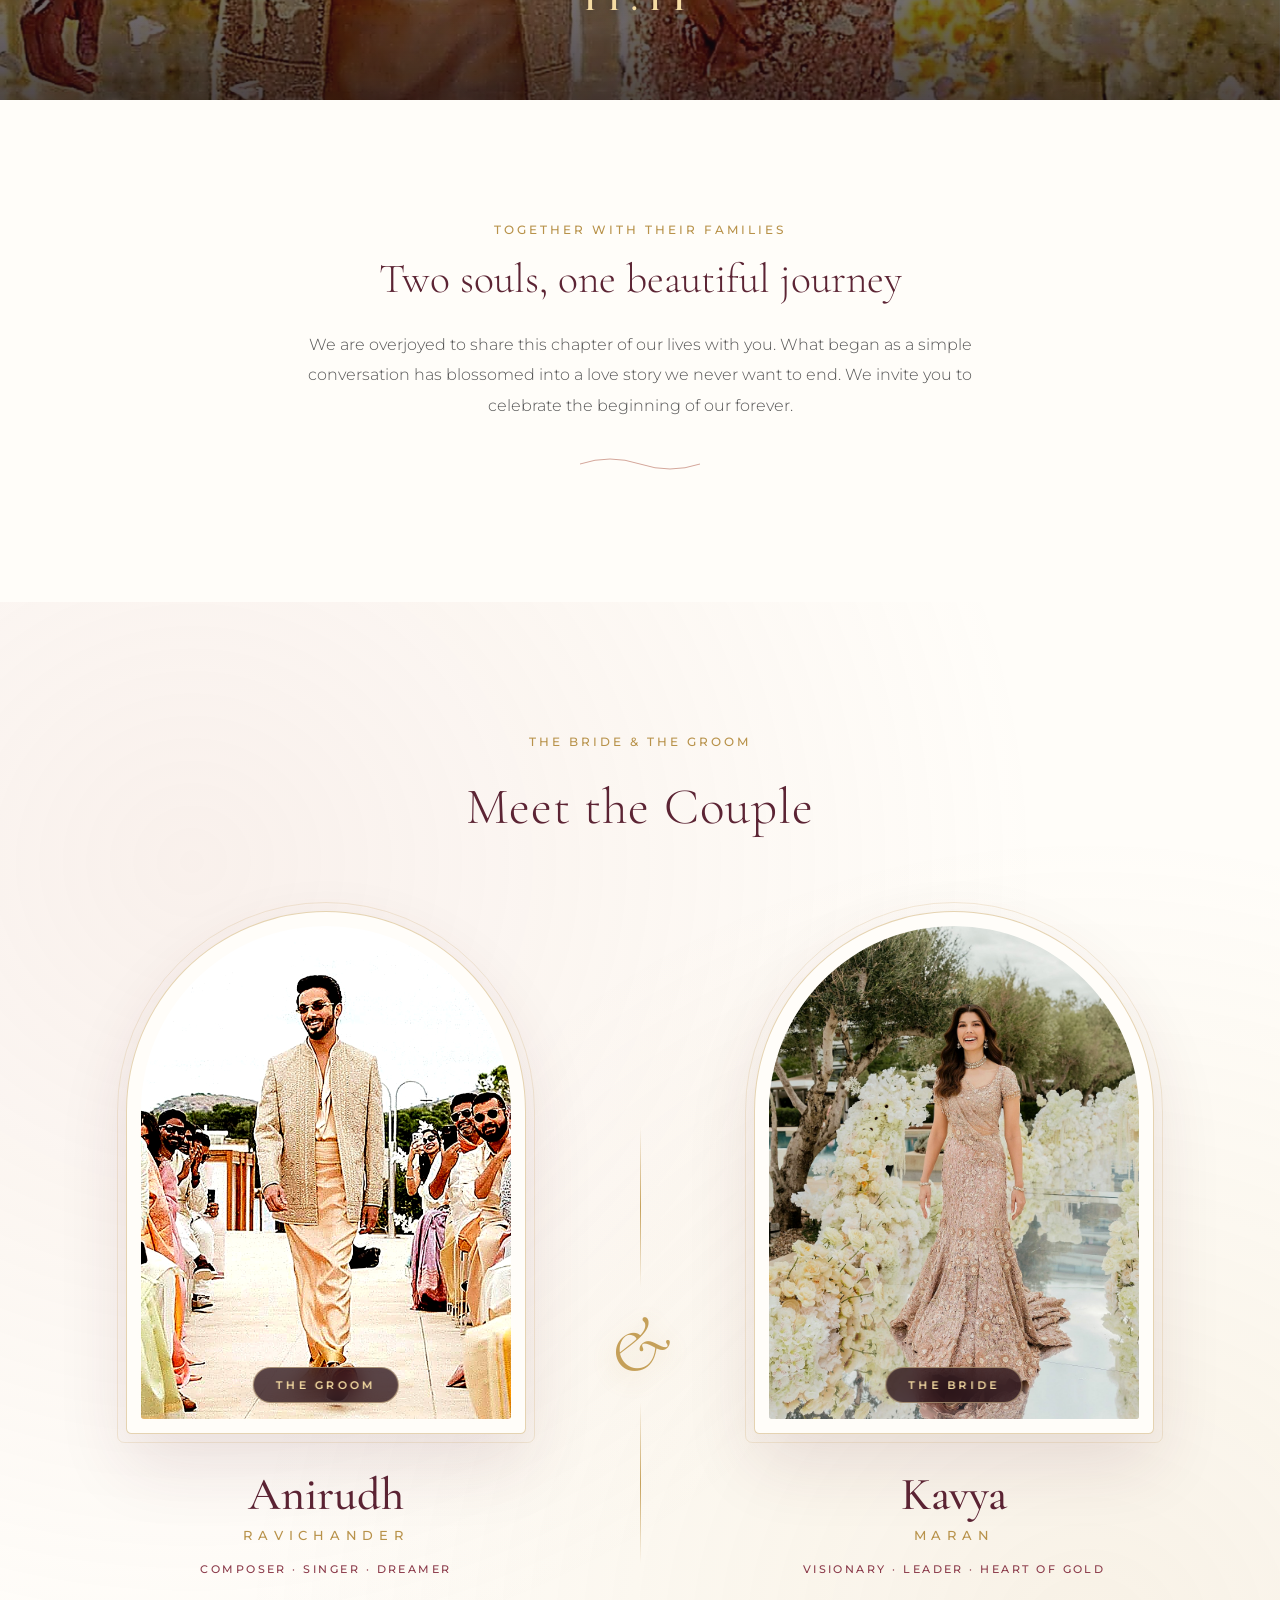
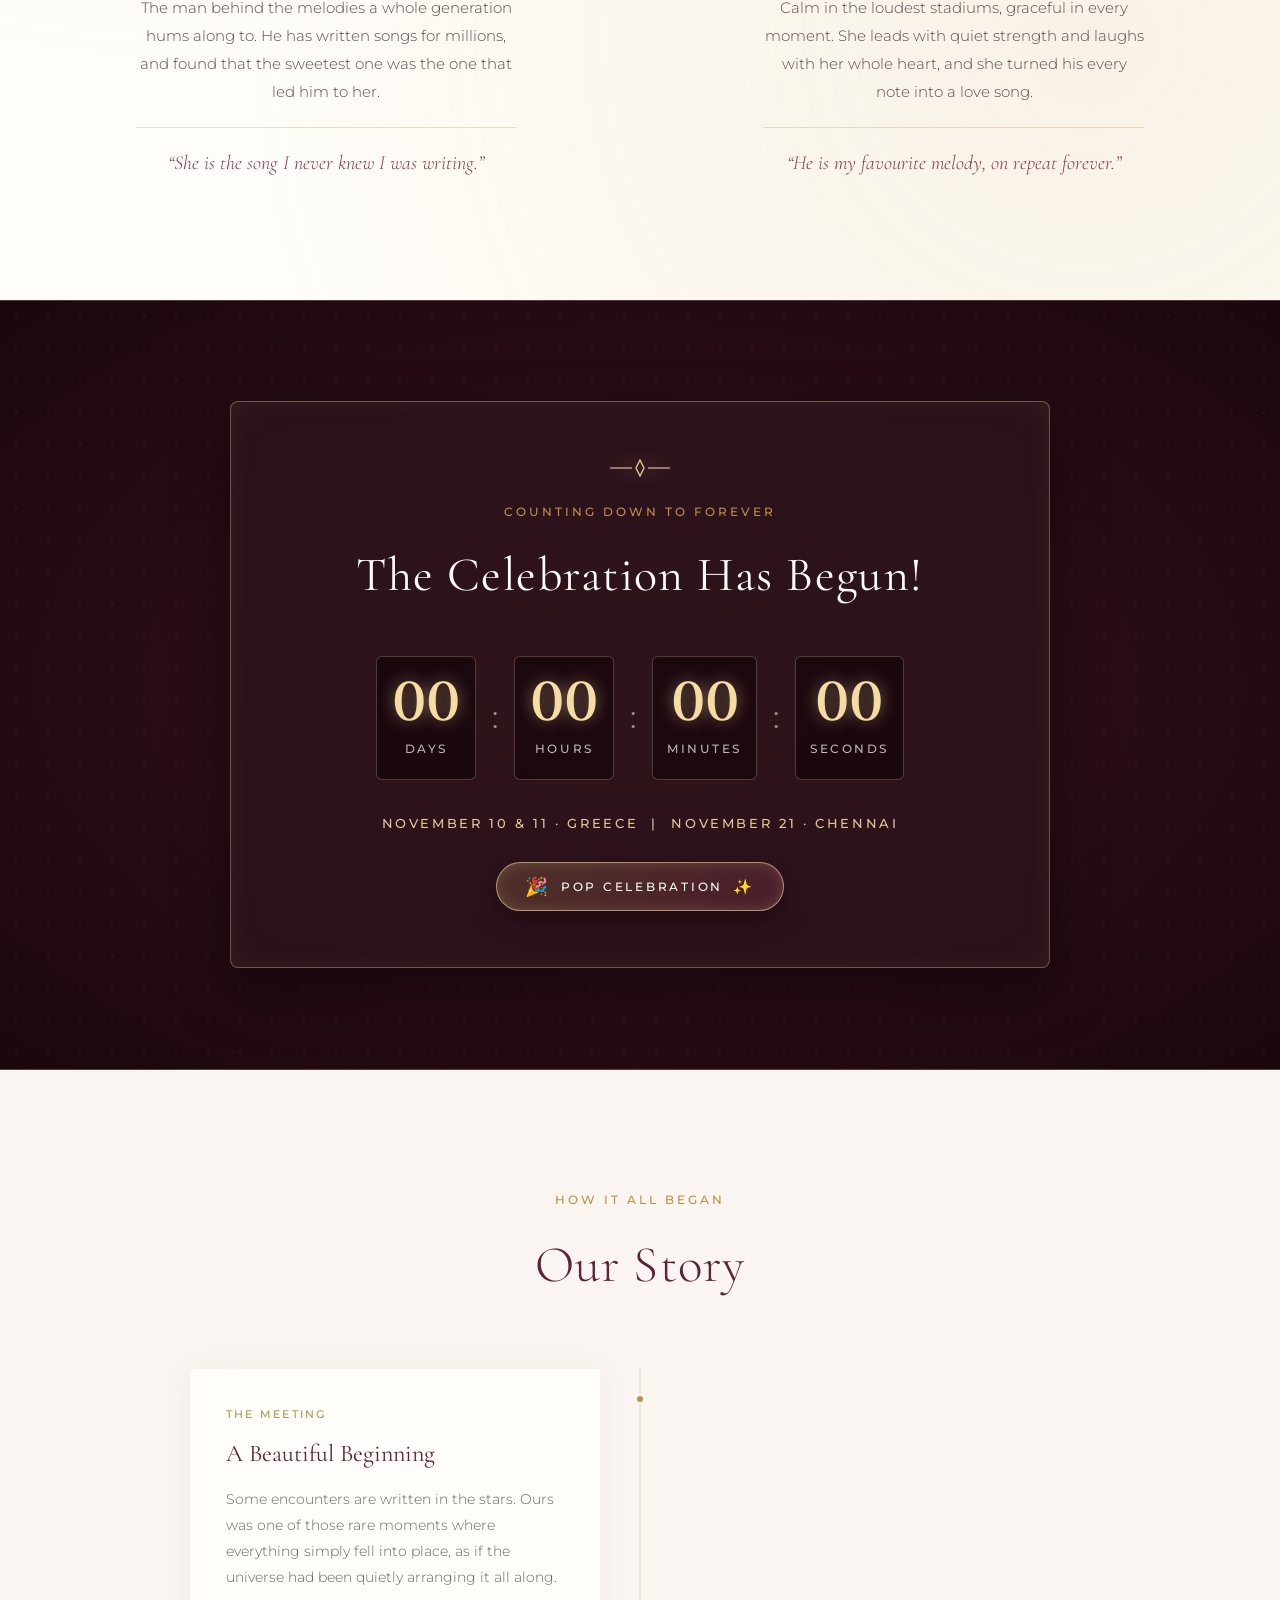
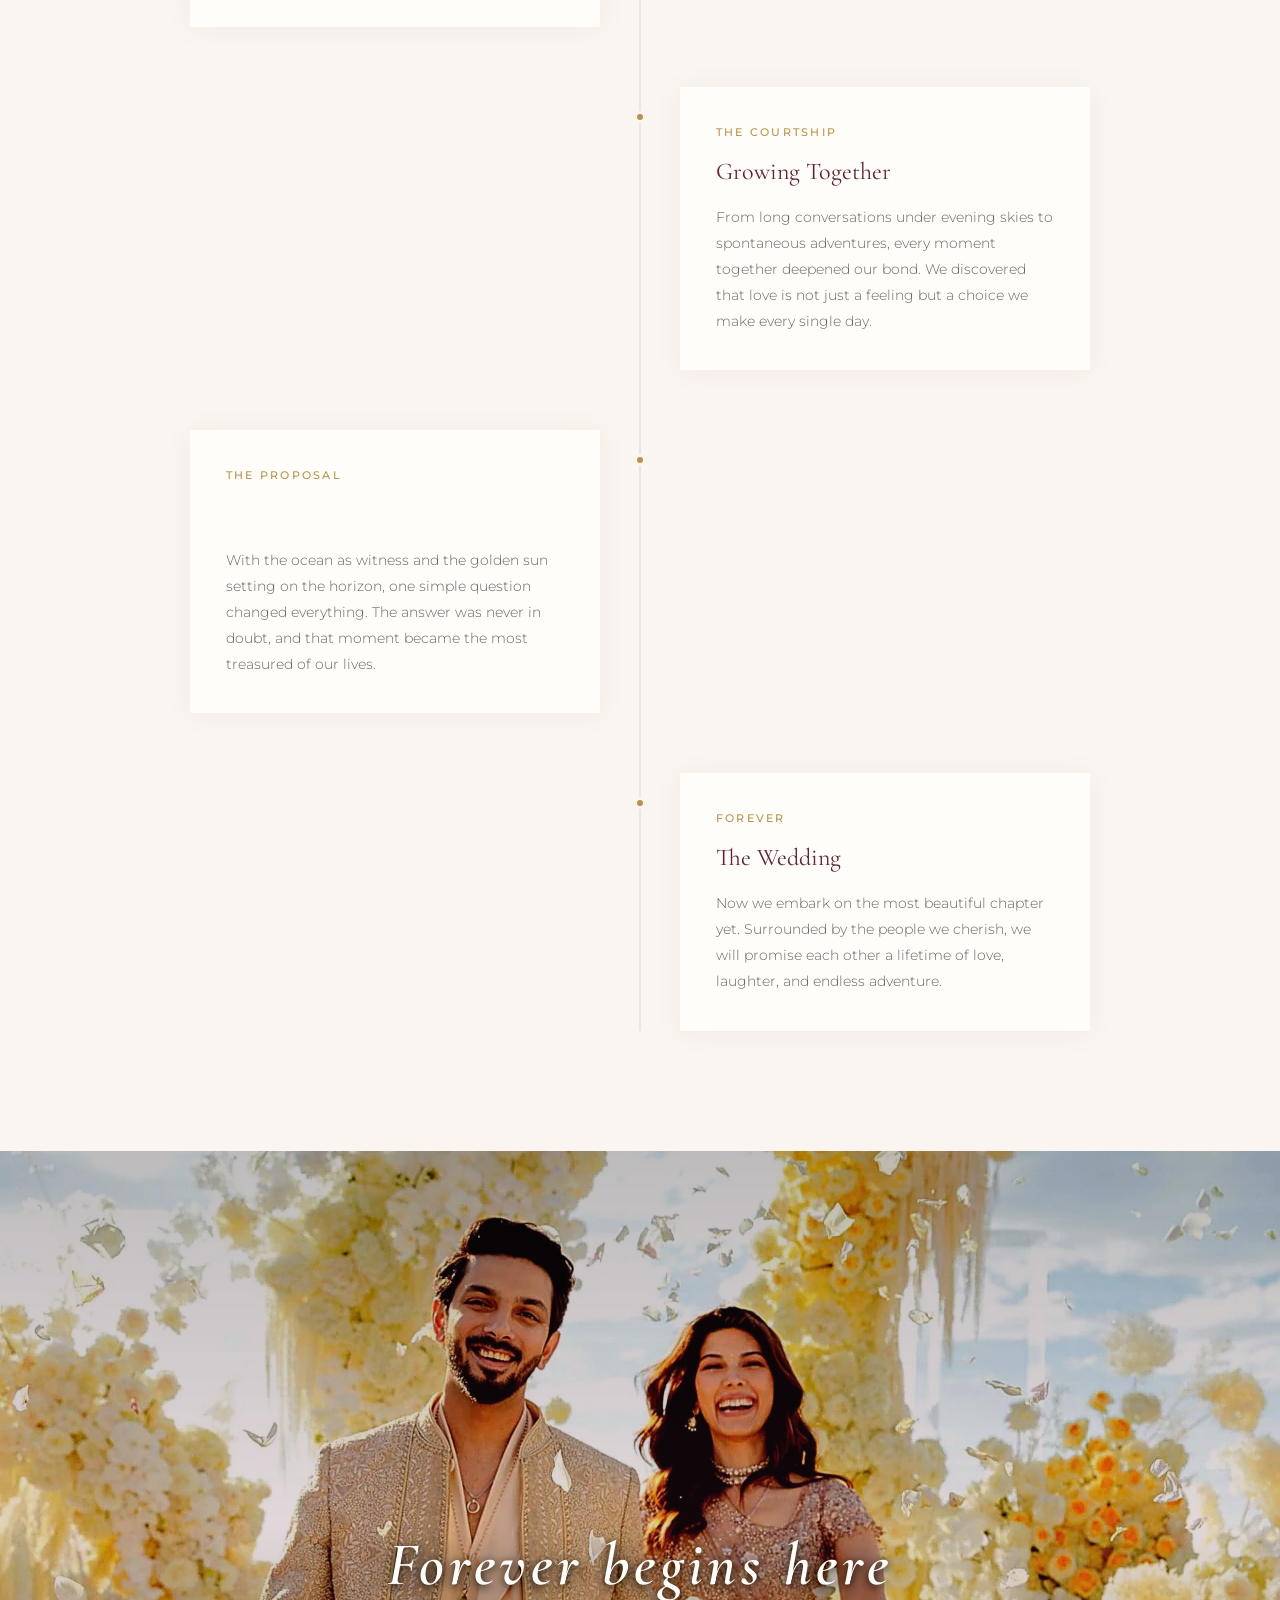
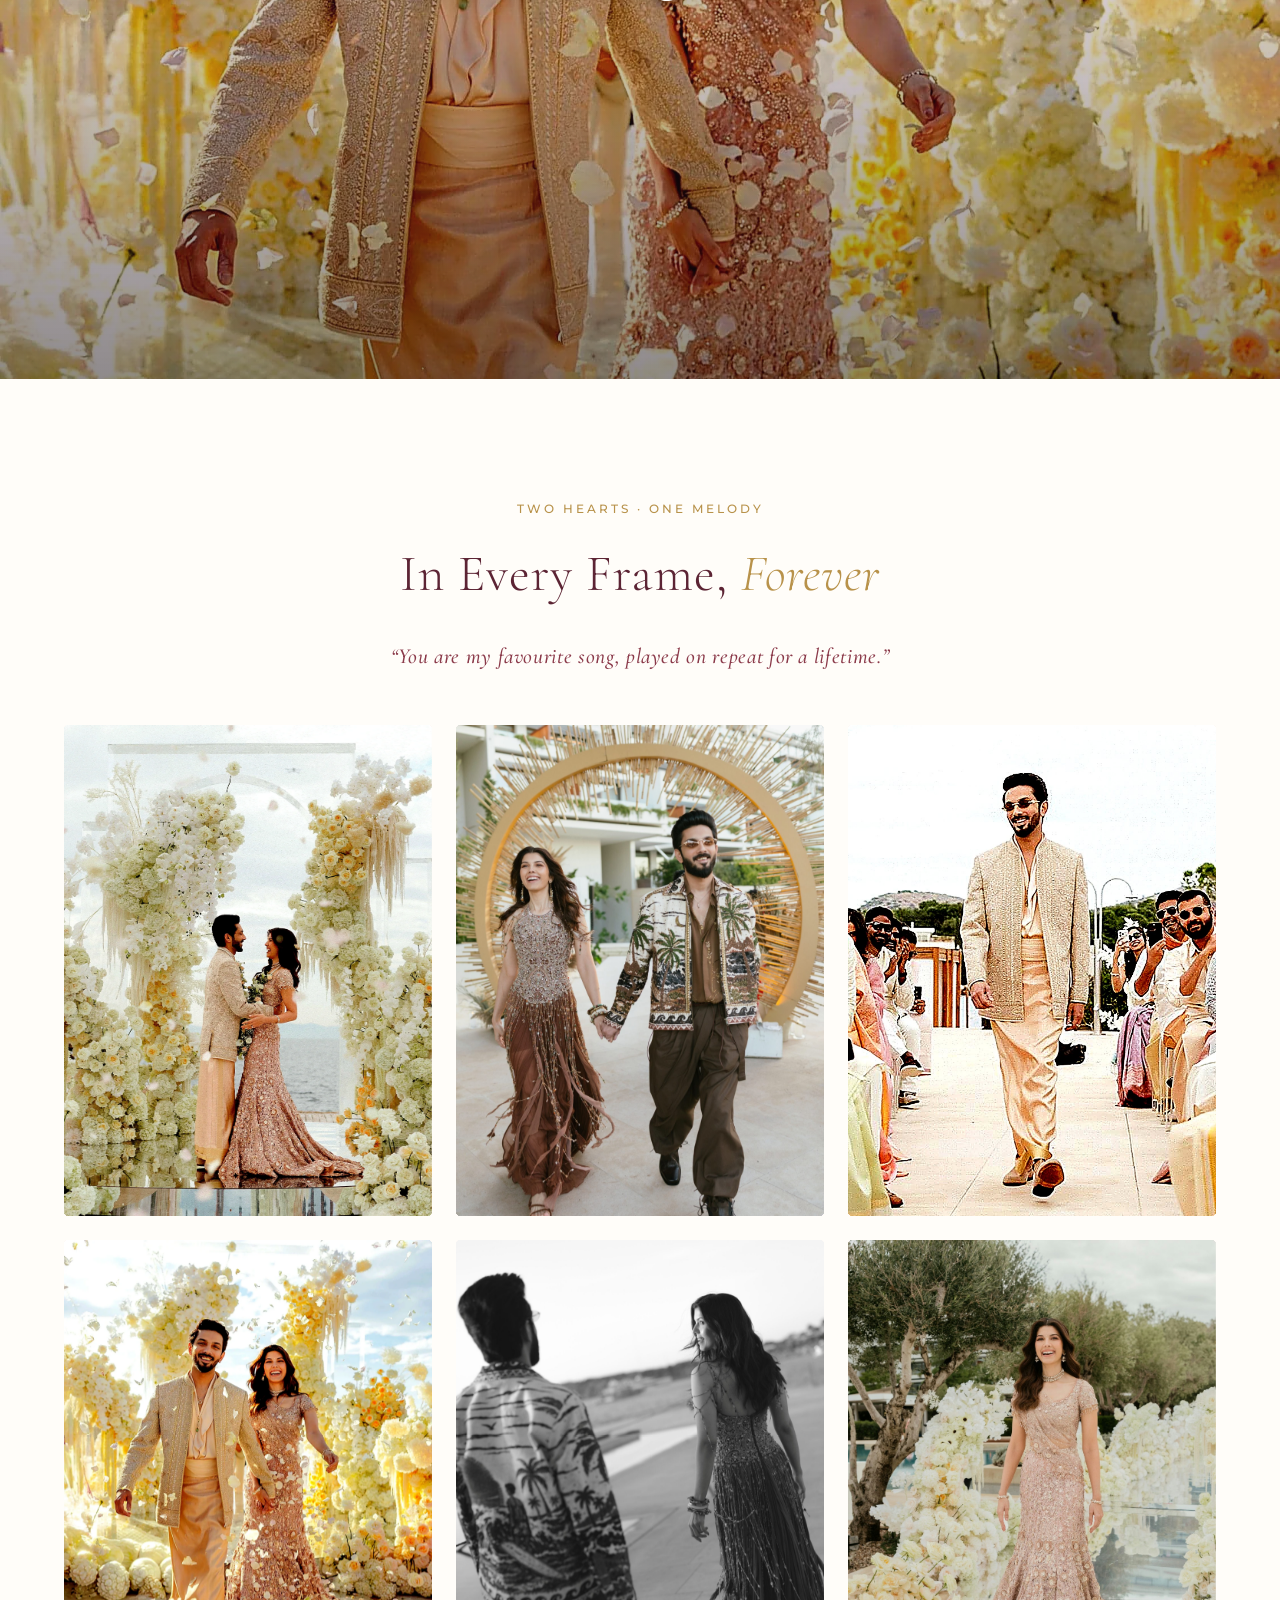
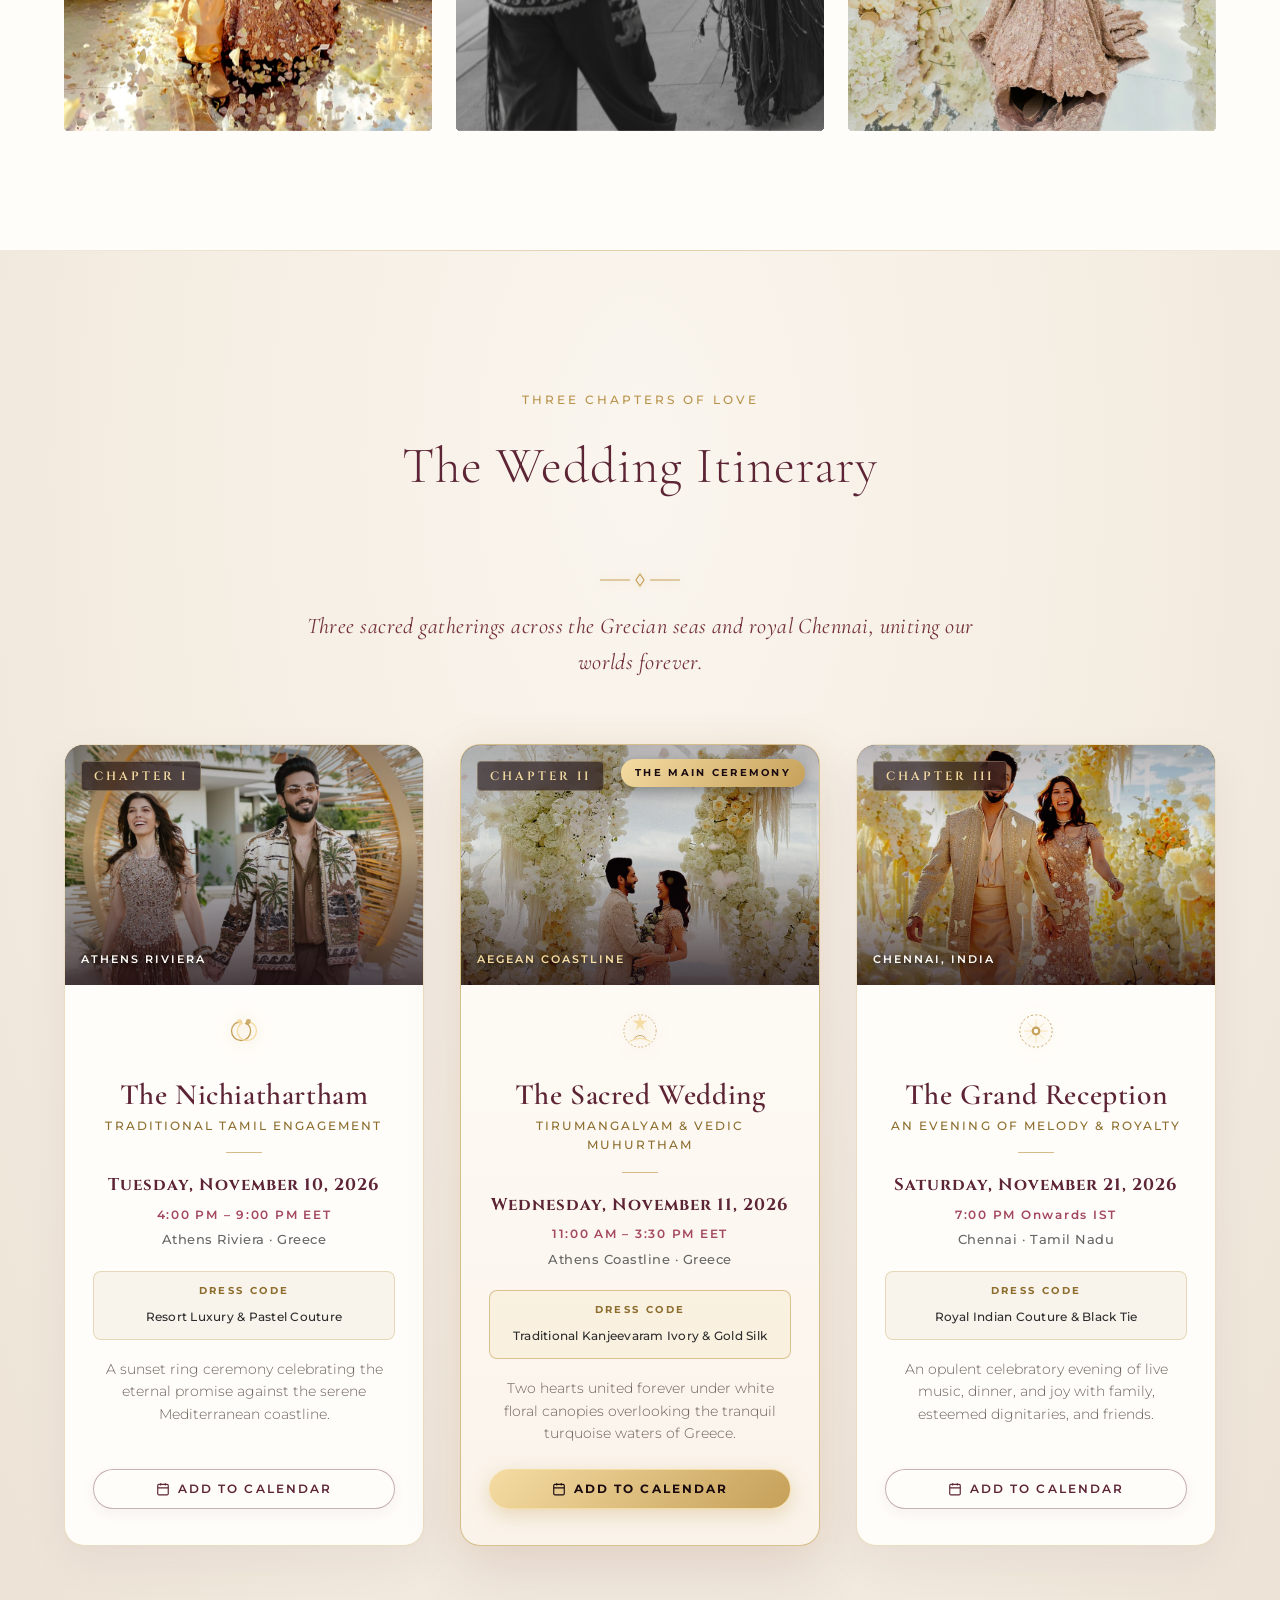
==== commit b4a819eb: "feat: remove RSVP section and form submission handlers" ====
--- a/index.html
+++ b/index.html
@@ -598,85 +598,6 @@
     </div>
   </section>
 
-  <!-- RSVP Section -->
-  <section class="rsvp" id="rsvp">
-    <div class="container">
-      <p class="section-label reveal reveal--fade">Be Our Guest</p>
-      <h2 class="section-title reveal reveal--slide-up">R. S. V. P.</h2>
-      <p class="rsvp__subtitle reveal reveal--fade" data-delay="0.15">Kindly respond by November 5, 2026 to grace our celebrations</p>
-      <form class="rsvp__form reveal reveal--slide-up" id="rsvpForm" data-delay="0.2" name="rsvp" method="POST" data-netlify="true" netlify-honeypot="bot-field">
-        <input type="hidden" name="form-name" value="rsvp">
-        <p style="display:none;" aria-hidden="true"><label>Leave blank: <input name="bot-field"></label></p>
-        <div class="rsvp__form-row">
-          <div class="rsvp__field">
-            <label for="name" class="rsvp__label">Full Name</label>
-            <input type="text" id="name" name="name" class="rsvp__input" required placeholder="Lord / Lady / Full Name">
-          </div>
-          <div class="rsvp__field">
-            <label for="email" class="rsvp__label">Email Address</label>
-            <input type="email" id="email" name="email" class="rsvp__input" required placeholder="your.name@example.com">
-          </div>
-        </div>
-        <div class="rsvp__form-row">
-          <div class="rsvp__field">
-            <label for="guests" class="rsvp__label">Number of Guests</label>
-            <select id="guests" name="guests" class="rsvp__input rsvp__select">
-              <option value="1">1 Guest</option>
-              <option value="2">2 Guests</option>
-              <option value="3">3 Guests</option>
-              <option value="4">4 Guests</option>
-            </select>
-          </div>
-          <div class="rsvp__field">
-            <label for="attendance" class="rsvp__label">Will You Attend?</label>
-            <select id="attendance" name="attendance" class="rsvp__input rsvp__select">
-              <option value="yes">Joyfully Accept</option>
-              <option value="no">Respectfully Decline</option>
-            </select>
-          </div>
-        </div>
-        <div class="rsvp__form-row">
-          <div class="rsvp__field">
-            <label for="diet" class="rsvp__label">Dietary Preferences</label>
-            <select id="diet" name="diet" class="rsvp__input rsvp__select">
-              <option value="none">No Restrictions</option>
-              <option value="vegetarian">Traditional South Indian Vegetarian</option>
-              <option value="vegan">Vegan</option>
-              <option value="jain">Jain Vegetarian</option>
-              <option value="gluten-free">Gluten Free</option>
-            </select>
-          </div>
-          <div class="rsvp__field">
-            <label for="eventsAttending" class="rsvp__label">Events Attending</label>
-            <select id="eventsAttending" name="eventsAttending" class="rsvp__input rsvp__select">
-              <option value="all">All Celebrations (Greece &amp; Chennai)</option>
-              <option value="reception">Chennai Reception Only (Nov 21)</option>
-              <option value="greece">Greece Ceremonies Only (Nov 10-11)</option>
-            </select>
-          </div>
-        </div>
-        <div class="rsvp__field rsvp__field--full">
-          <label for="message" class="rsvp__label">Message for Anirudh &amp; Kavya</label>
-          <textarea id="message" name="message" class="rsvp__input rsvp__textarea" rows="4" placeholder="Share your warmest wishes, favorite song, or memory..."></textarea>
-        </div>
-        <button type="submit" class="rsvp__button magnetic-btn">
-          <span class="rsvp__button-text">Confirm Attendance</span>
-          <span class="rsvp__button-shine"></span>
-        </button>
-      </form>
-      <div class="rsvp__success" id="rsvpSuccess">
-        <div class="rsvp__success-check">
-          <svg width="56" height="56" viewBox="0 0 48 48" fill="none" stroke="#F5DCA3" stroke-width="2">
-            <circle cx="24" cy="24" r="22" class="check-circle"/>
-            <path d="M14 24l7 7 13-13" class="check-mark"/>
-          </svg>
-        </div>
-        <h3 class="rsvp__success-title">Heartfelt Thanks</h3>
-        <p>Your response has been graciously received. We look forward to celebrating this eternal milestone with you.</p>
-      </div>
-    </div>
-  </section>
-
   <!-- Celebratory Confetti Canvas -->
   <canvas class="confetti-canvas" id="confettiCanvas" aria-hidden="true"></canvas>
 
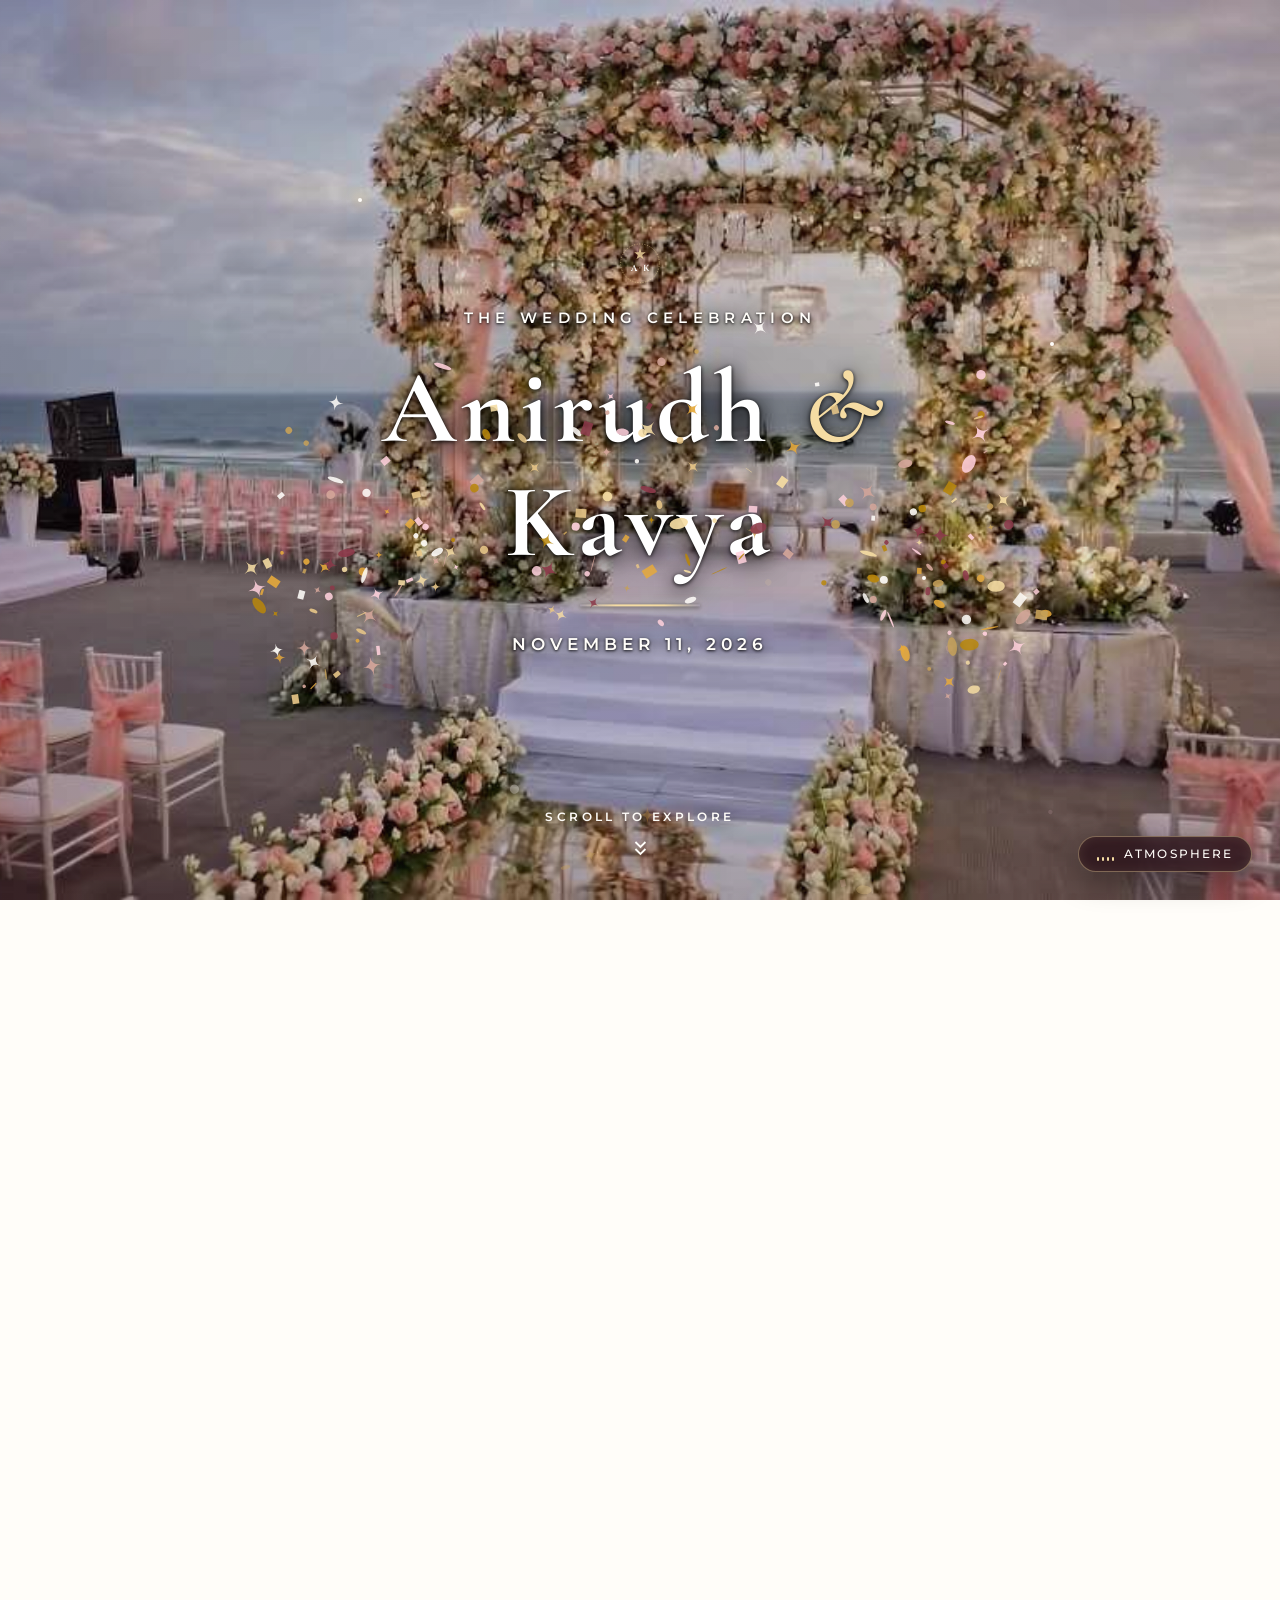
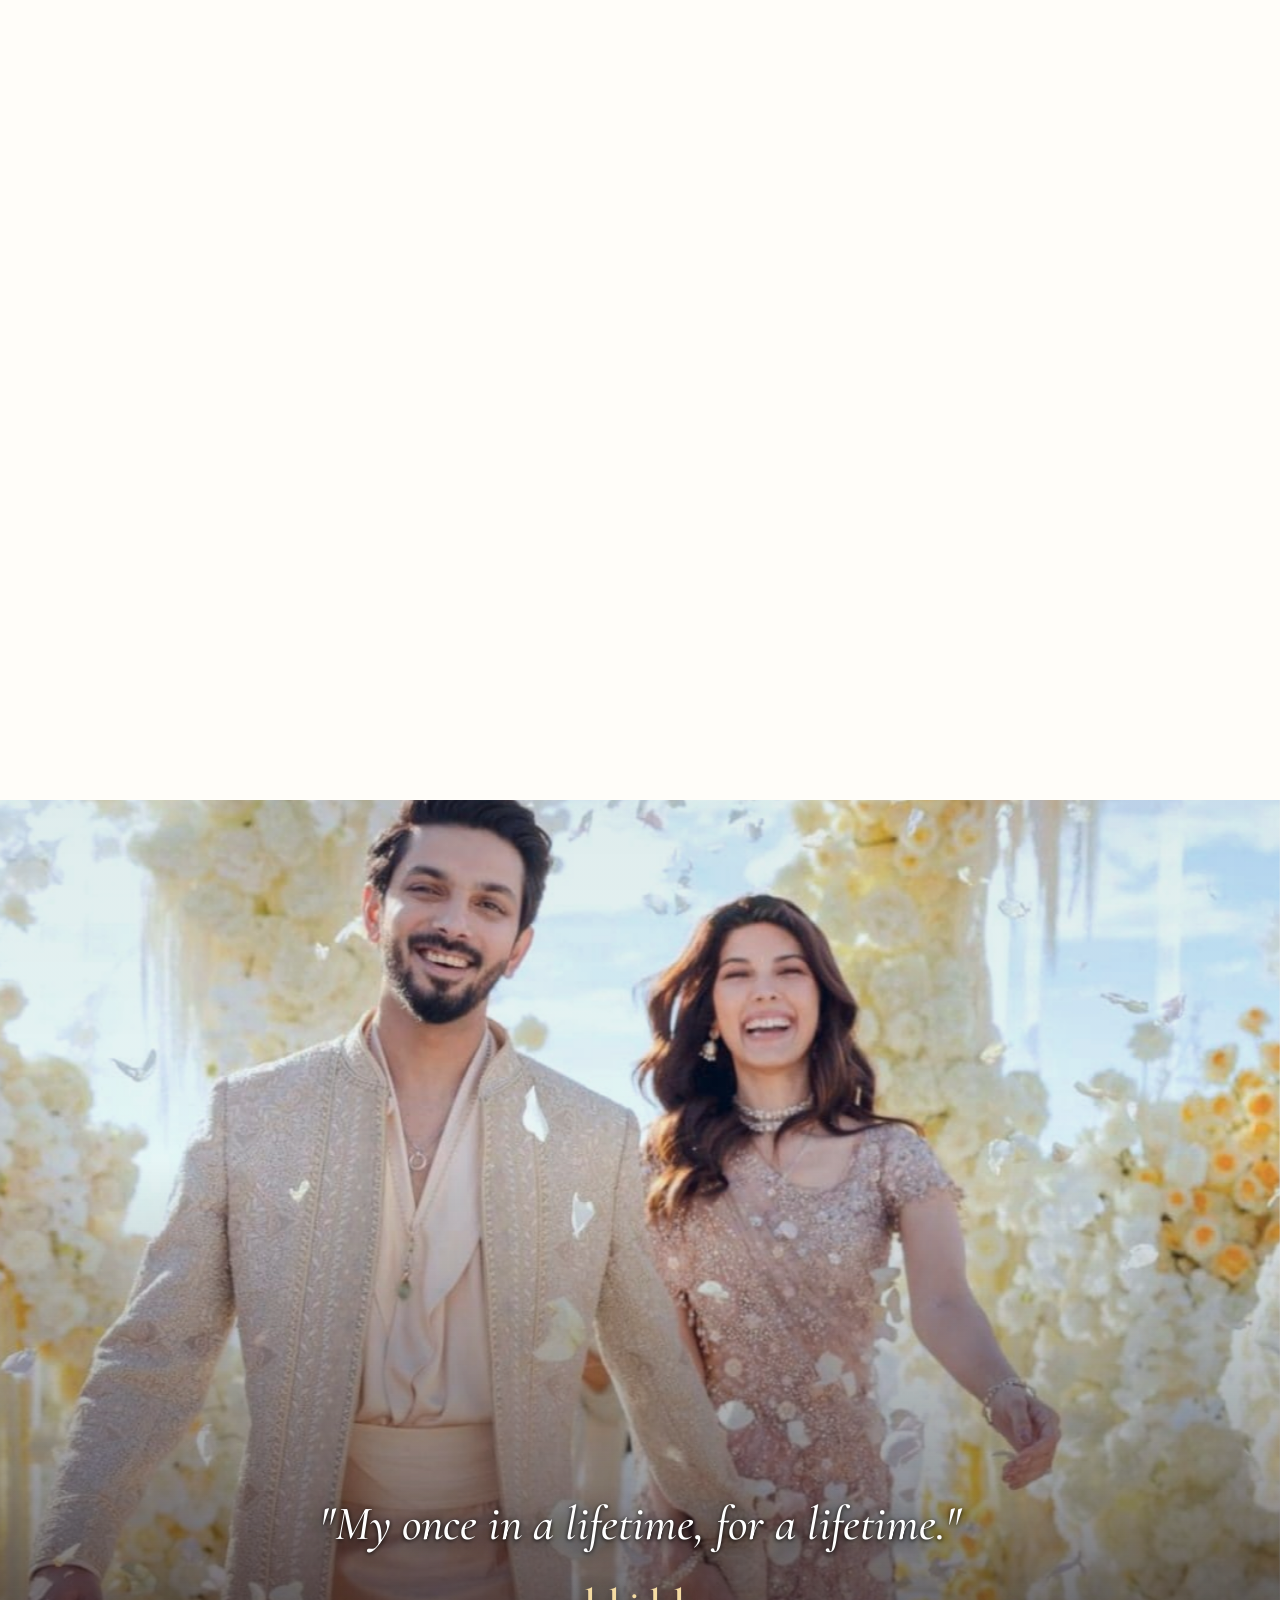
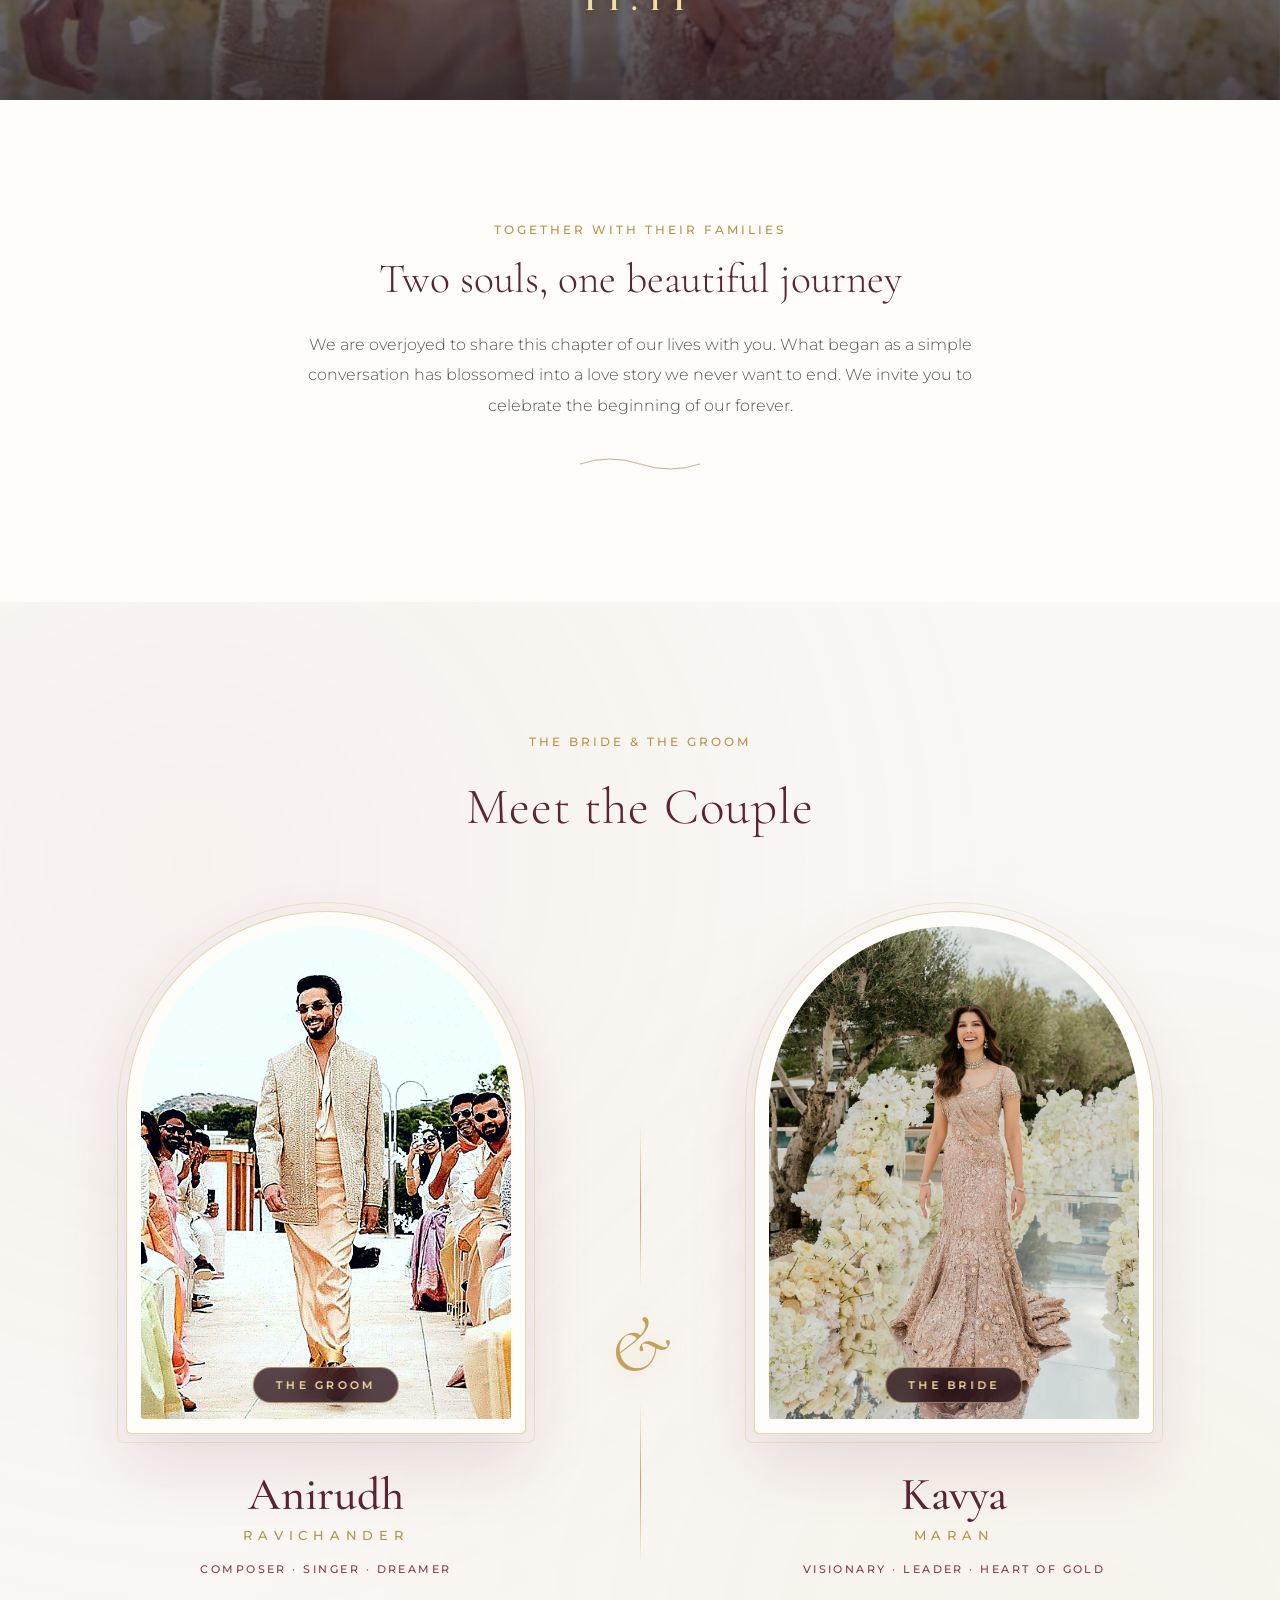
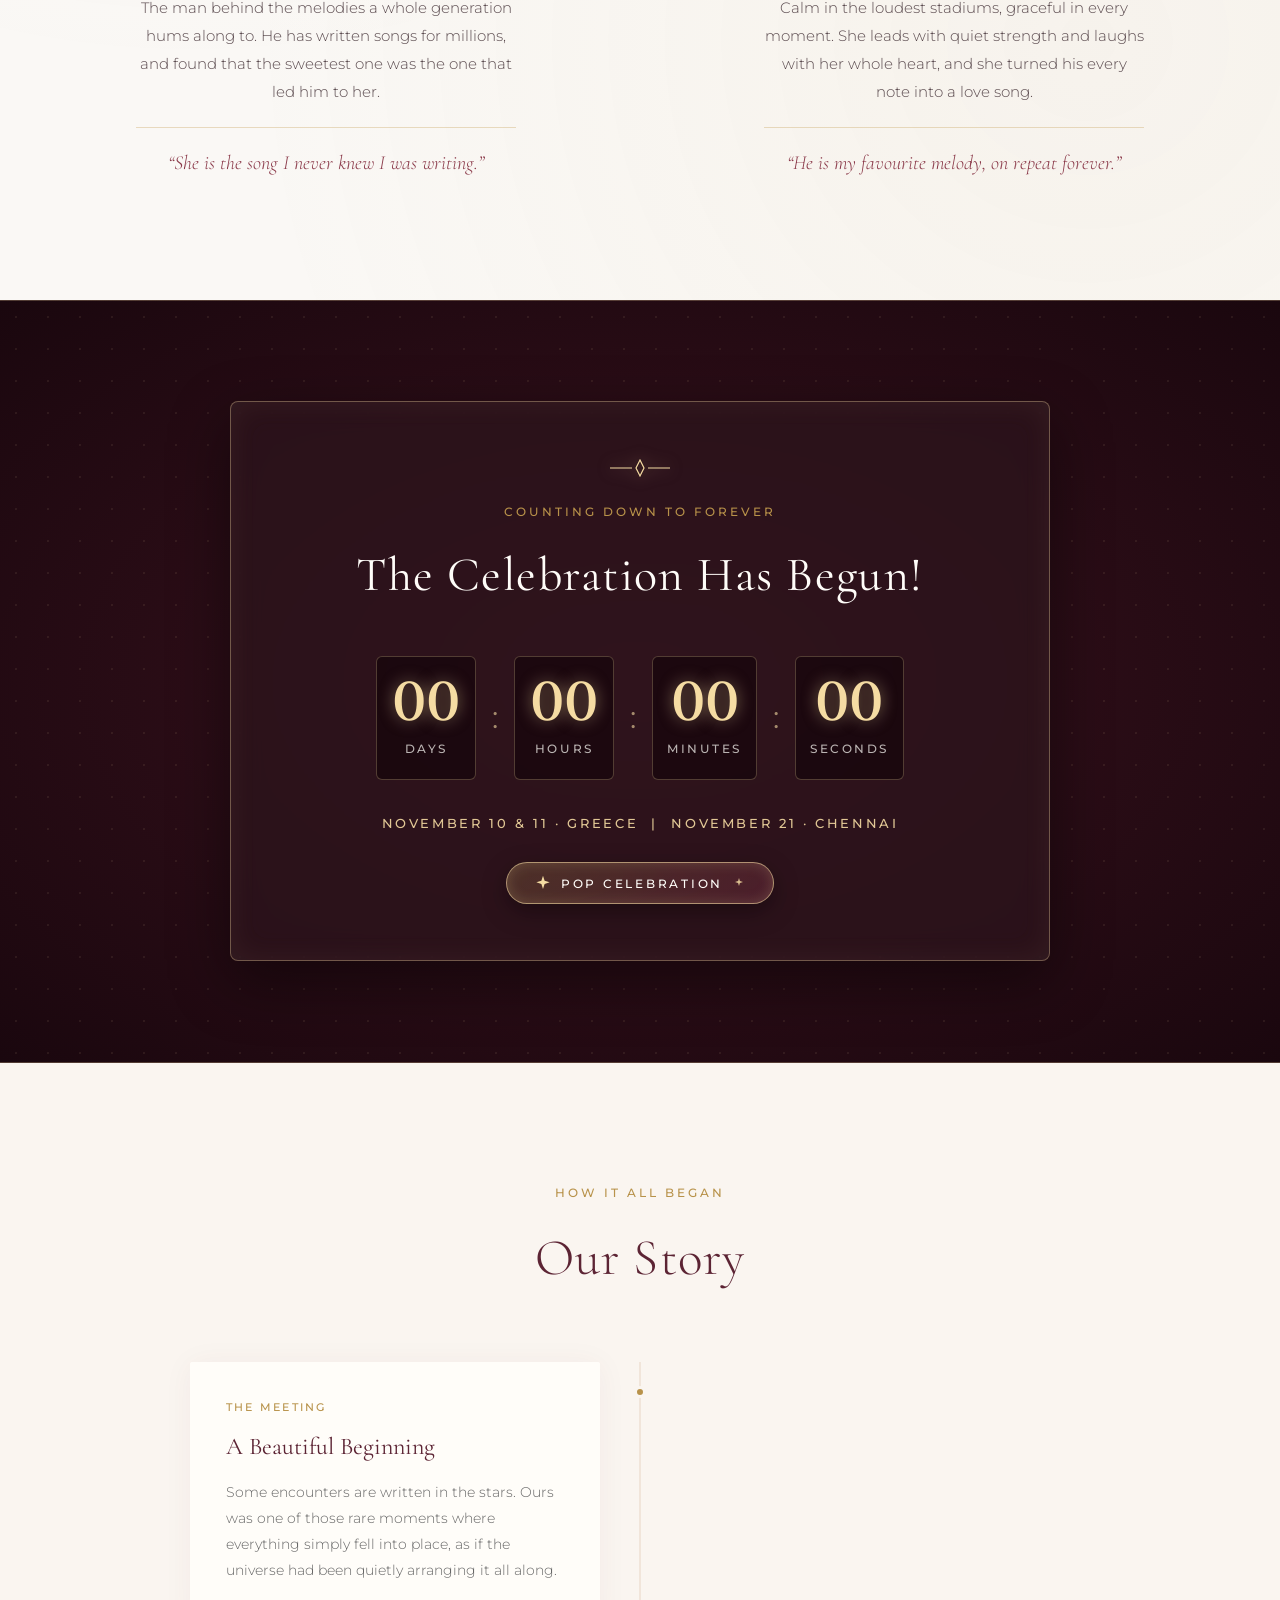
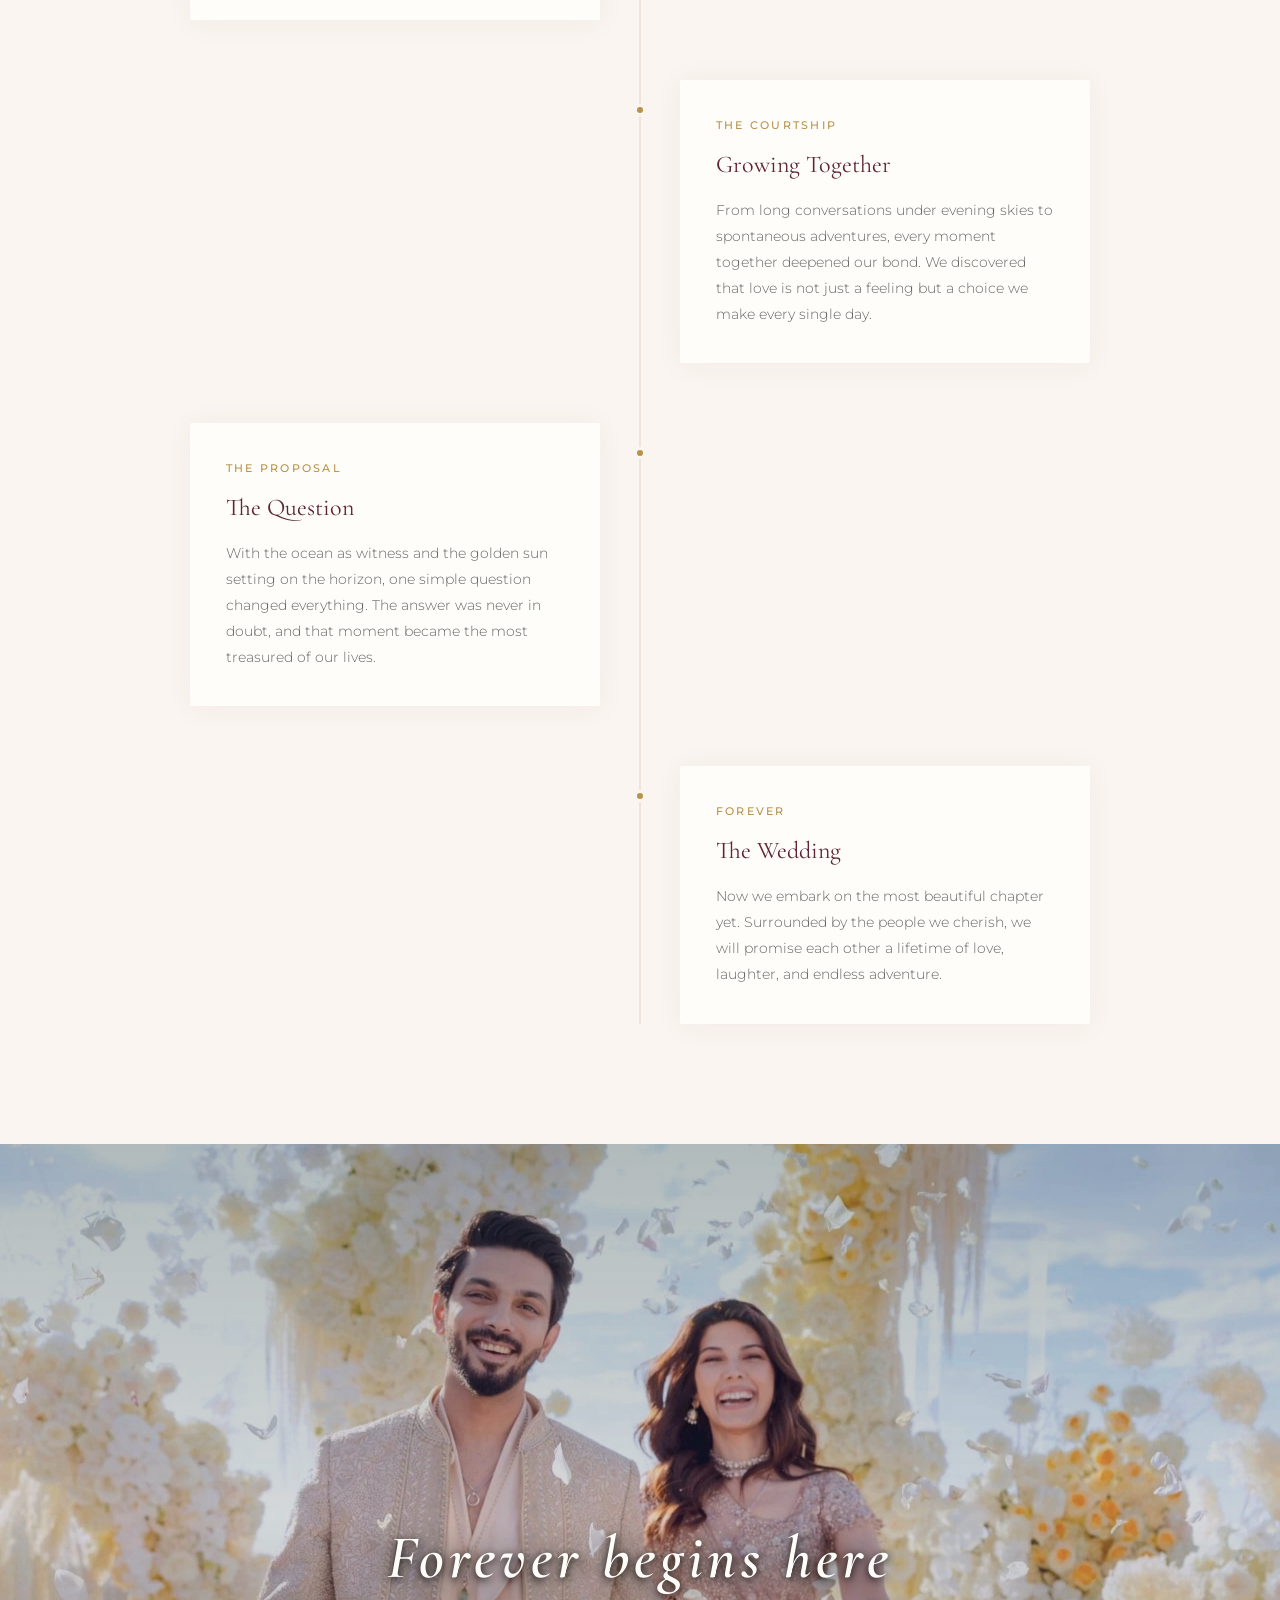
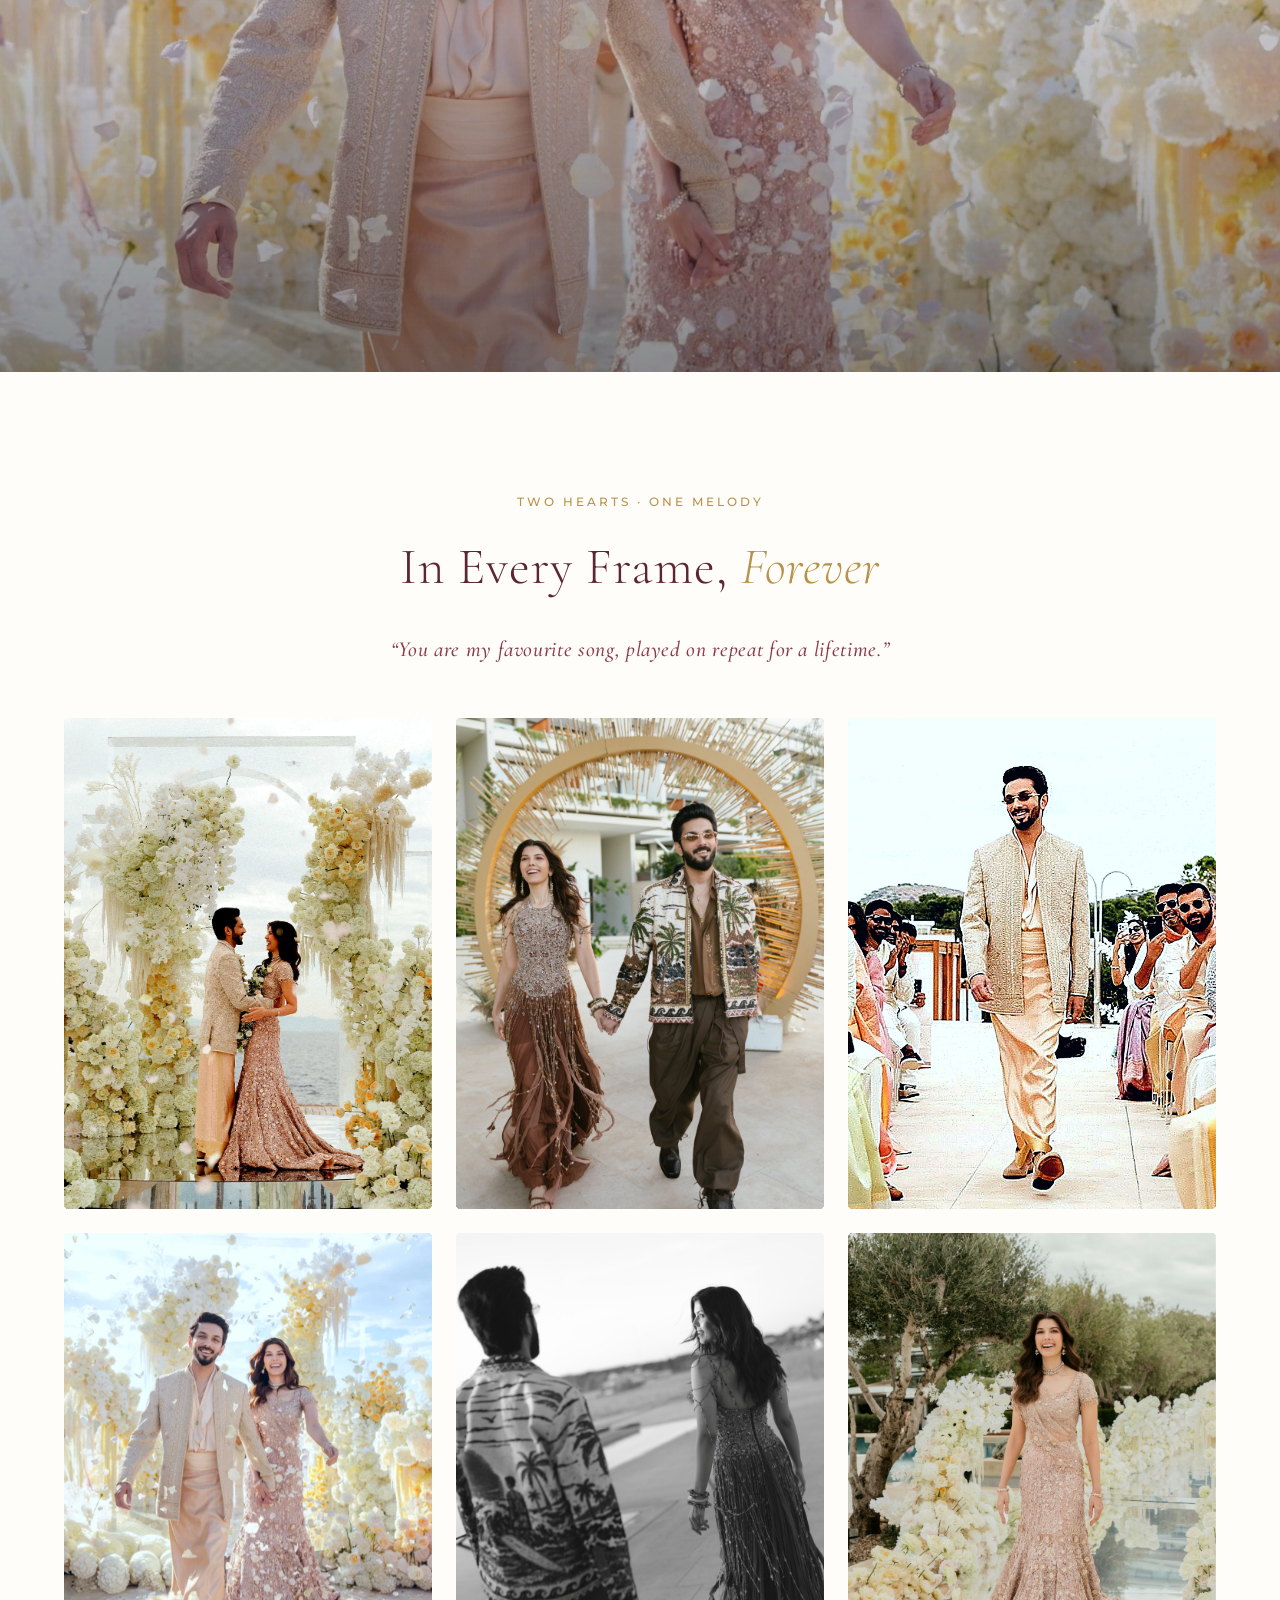
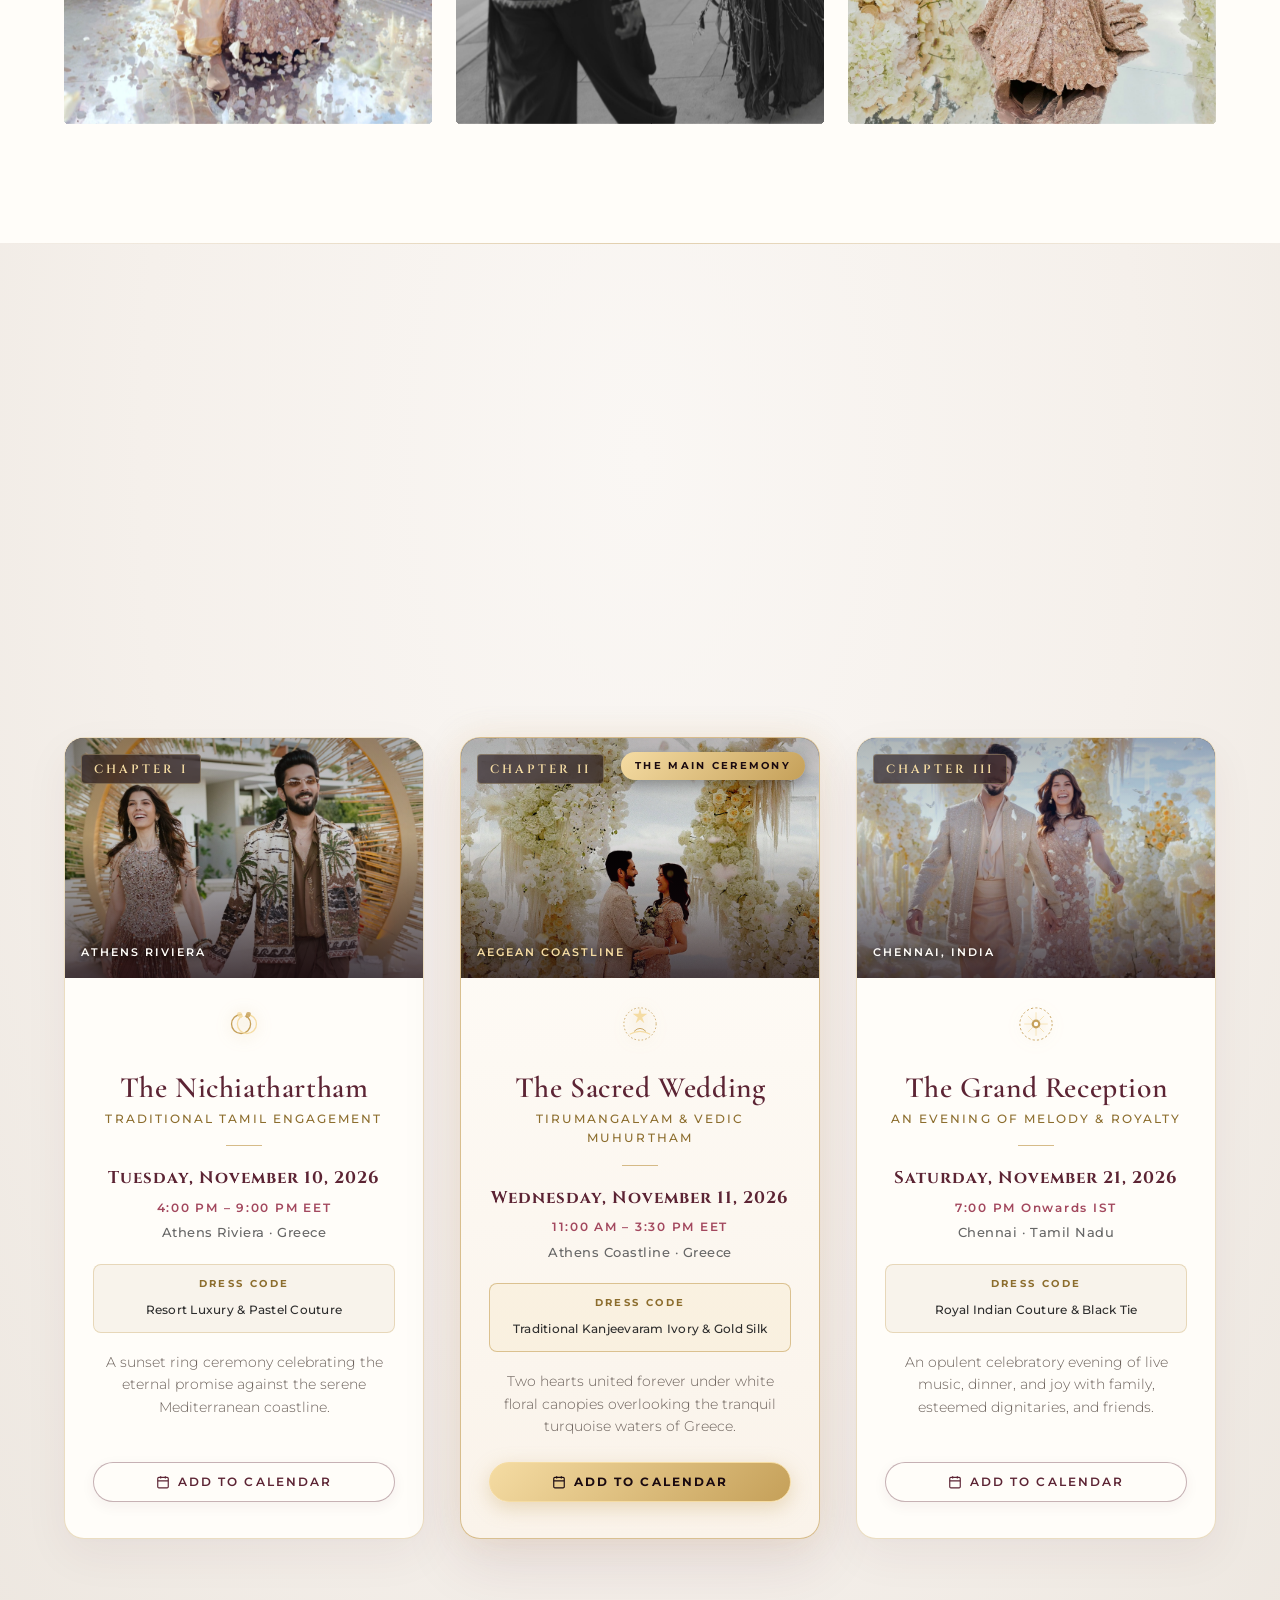
==== commit 4d04bfa2: "feat: replace emoji icons with bespoke luxury gold vector starbursts in celebration popper button" ====
--- a/index.html
+++ b/index.html
@@ -249,10 +249,14 @@
 
         <!-- Interactive Celebration Popper Button -->
         <div class="countdown-popper-wrap">
-          <button type="button" class="countdown-popper-btn" id="countdownPopperBtn" aria-label="Pop celebratory wedding confetti">
-            <span class="popper-icon">🎉</span>
+          <button type="button" class="countdown-popper-btn" id="countdownPopperBtn" aria-label="Celebrate with wedding petals">
+            <svg class="popper-icon-svg" width="16" height="16" viewBox="0 0 24 24" fill="#F5DCA3" aria-hidden="true">
+              <path d="M12 1L14.4 8.6L22 11L14.4 13.4L12 21L9.6 13.4L2 11L9.6 8.6L12 1Z"/>
+            </svg>
             <span class="popper-text">Pop Celebration</span>
-            <span class="popper-sparkle">✨</span>
+            <svg class="popper-icon-svg popper-icon-svg--small" width="12" height="12" viewBox="0 0 24 24" fill="#F5DCA3" opacity="0.85" aria-hidden="true">
+              <path d="M12 2L13.8 8.2L20 10L13.8 11.8L12 18L10.2 11.8L4 10L10.2 8.2L12 2Z"/>
+            </svg>
           </button>
         </div>
       </div>
--- a/styles.css
+++ b/styles.css
@@ -32,7 +32,6 @@
   color: #2C2C2C;
   background-color: #FFFDF9;
   line-height: 1.7;
-  overflow-x: clip;
   -webkit-font-smoothing: antialiased;
   -moz-osx-font-smoothing: grayscale;
 }
@@ -390,6 +389,7 @@
 }
 
 .scroll-video__stage {
+  position: -webkit-sticky;
   position: sticky;
   top: 0;
   left: 0;
@@ -398,6 +398,9 @@
   height: 100dvh;
   overflow: hidden;
   pointer-events: none;
+  z-index: 2;
+  -webkit-transform: translateZ(0);
+  transform: translateZ(0);
 }
 
 .scroll-video__canvas {
@@ -1007,7 +1010,7 @@
 .events {
   position: relative;
   padding: 140px 0;
-  background: radial-gradient(ellipse at 50% 15%, #FAF5EE 0%, #F4EDE2 55%, #ECE2D5 100%);
+  background: radial-gradient(ellipse at 50% 15%, #FAF7F4 0%, #F5F0EB 55%, #EDE7E0 100%);
   overflow: hidden;
 }
 
@@ -1904,22 +1907,19 @@
   transform: translateY(1px) scale(0.96);
 }
 
-.countdown-popper-btn .popper-icon {
-  font-size: 1.15rem;
+.countdown-popper-btn .popper-icon-svg {
   display: inline-block;
-  animation: popperWiggle 2.2s ease-in-out infinite;
-}
-
-.countdown-popper-btn .popper-sparkle {
-  color: #F5DCA3;
-  font-size: 0.95rem;
-}
-
-@keyframes popperWiggle {
-  0%, 100% { transform: rotate(0deg) scale(1); }
-  25% { transform: rotate(-14deg) scale(1.18); }
-  50% { transform: rotate(12deg) scale(1.12); }
-  75% { transform: rotate(-8deg) scale(1.06); }
+  flex-shrink: 0;
+  vertical-align: middle;
+  transition: transform 0.4s cubic-bezier(0.23, 1, 0.32, 1);
+}
+
+.countdown-popper-btn:hover .popper-icon-svg {
+  transform: rotate(45deg) scale(1.18);
+}
+
+.countdown-popper-btn .popper-icon-svg--small {
+  transition-delay: 0.04s;
 }
 
 /* ---------- Gallery Subtitle & Lightbox Card Enhancements ---------- */
@@ -2188,9 +2188,9 @@
   position: relative;
   padding: 130px 0 120px;
   background:
-    radial-gradient(ellipse at 15% 20%, rgba(212, 166, 154, 0.14) 0%, transparent 55%),
-    radial-gradient(ellipse at 85% 80%, rgba(197, 160, 89, 0.12) 0%, transparent 55%),
-    #FFFDF9;
+    radial-gradient(ellipse at 15% 20%, rgba(212, 166, 154, 0.08) 0%, transparent 55%),
+    radial-gradient(ellipse at 85% 80%, rgba(197, 160, 89, 0.06) 0%, transparent 55%),
+    #FAF8F5;
   overflow: hidden;
 }
 
@@ -2249,7 +2249,6 @@
   object-fit: cover;
   object-position: center 12%;
   border-radius: 206px 206px 3px 3px;
-  filter: saturate(1.05) contrast(1.03);
   transition: transform 1.2s cubic-bezier(0.23, 1, 0.32, 1);
 }
 
@@ -2263,7 +2262,7 @@
 }
 
 .couple__card:hover .couple__frame img {
-  filter: saturate(1.12) contrast(1.05) brightness(1.03);
+  transform: scale(1.02);
 }
 
 .couple__role {
@@ -2399,19 +2398,18 @@
 @media (max-width: 768px) {
   html {
     font-size: 15px;
-    overflow-x: clip;
   }
 
   body {
-    overflow-x: clip;
     width: 100%;
   }
 
   .scroll-video {
-    height: 600vh; /* Smooth, natural touch scrolling through drone sequences 1 & 2 */
+    height: 500vh; /* Smooth, natural touch scrolling through drone sequences 1 & 2 */
   }
 
   .scroll-video__stage {
+    position: -webkit-sticky;
     position: sticky;
     top: 0;
     left: 0;
@@ -2420,8 +2418,21 @@
     height: 100dvh;
     overflow: hidden;
     pointer-events: none;
+    z-index: 2;
     -webkit-transform: translate3d(0, 0, 0);
     transform: translate3d(0, 0, 0);
+  }
+
+  /* Mobile Content Visibility Failsafe - Guaranteed Zero Blank Space */
+  .reveal--fade,
+  .reveal--slide-up,
+  .reveal--slide-right,
+  .reveal--slide-left,
+  .reveal--zoom,
+  .reveal--scale {
+    opacity: 1 !important;
+    transform: none !important;
+    transition: opacity 0.4s ease !important;
   }
 
   .container {
